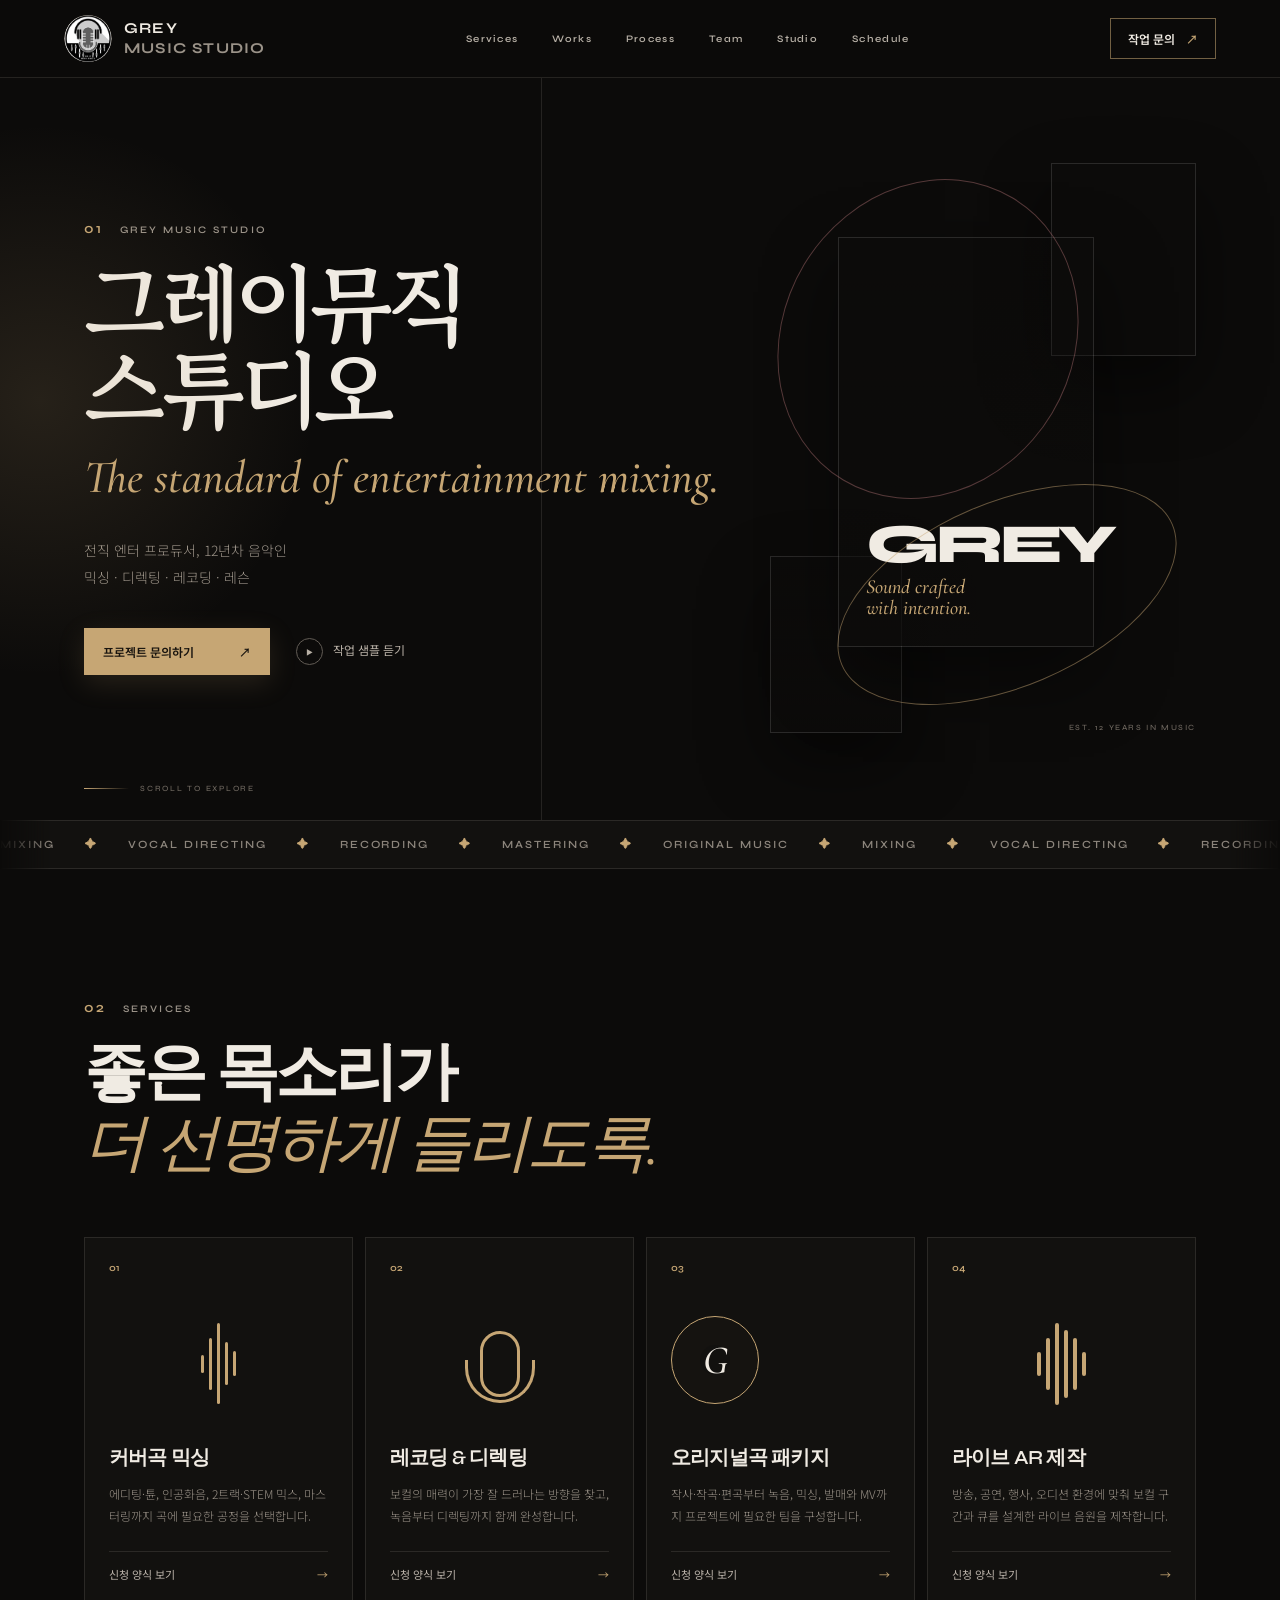
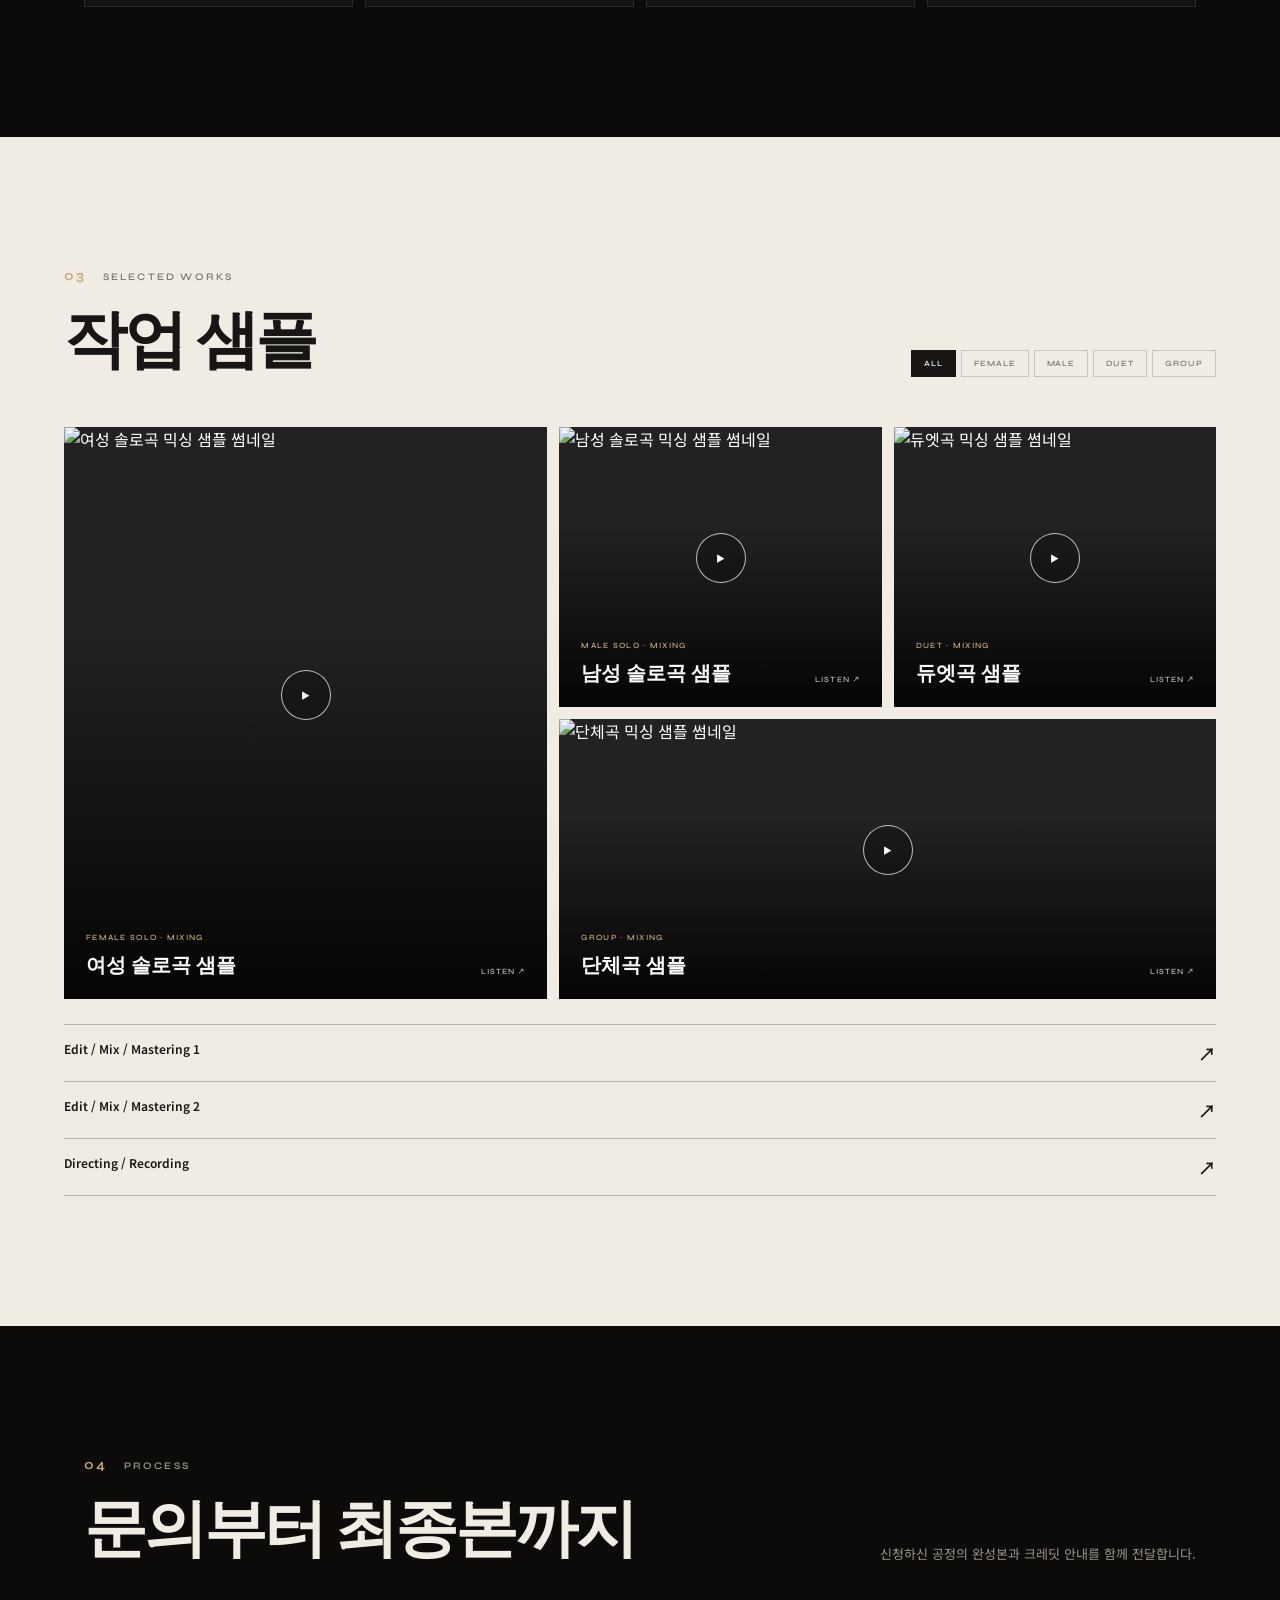
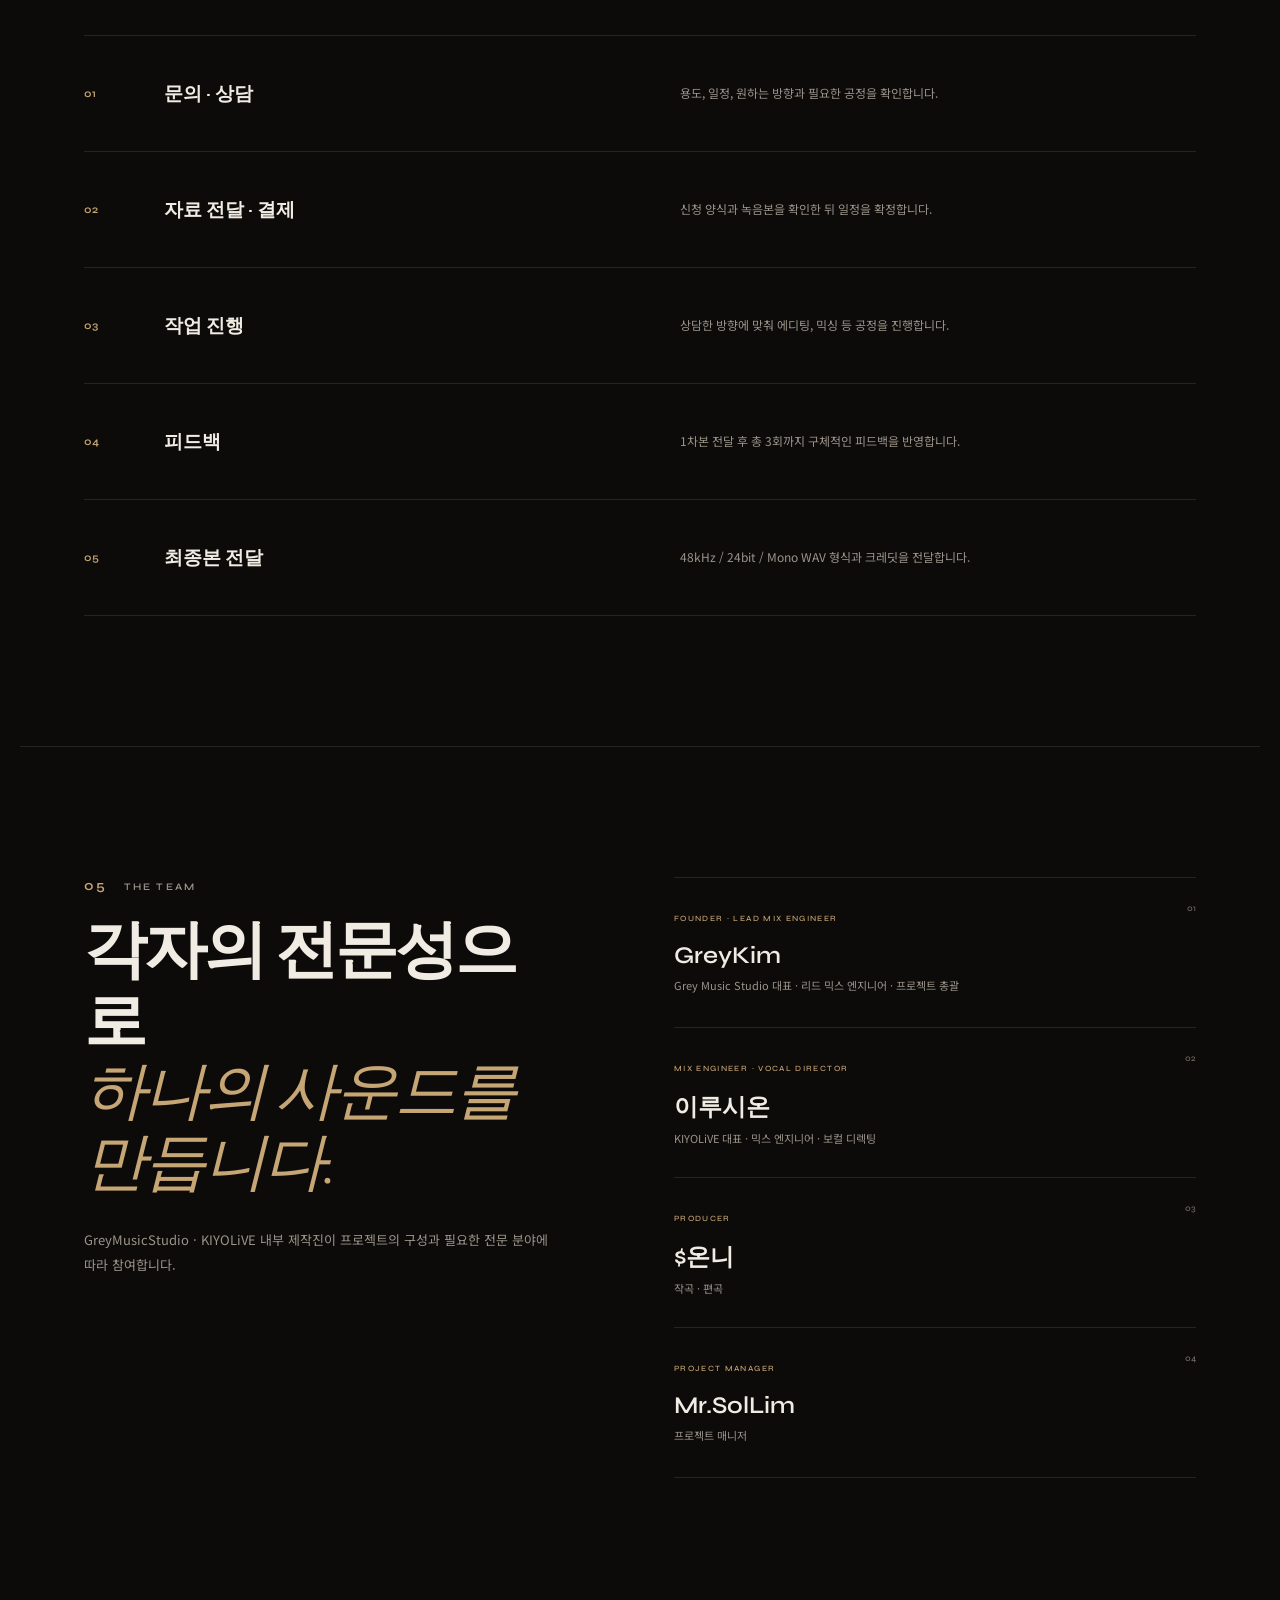
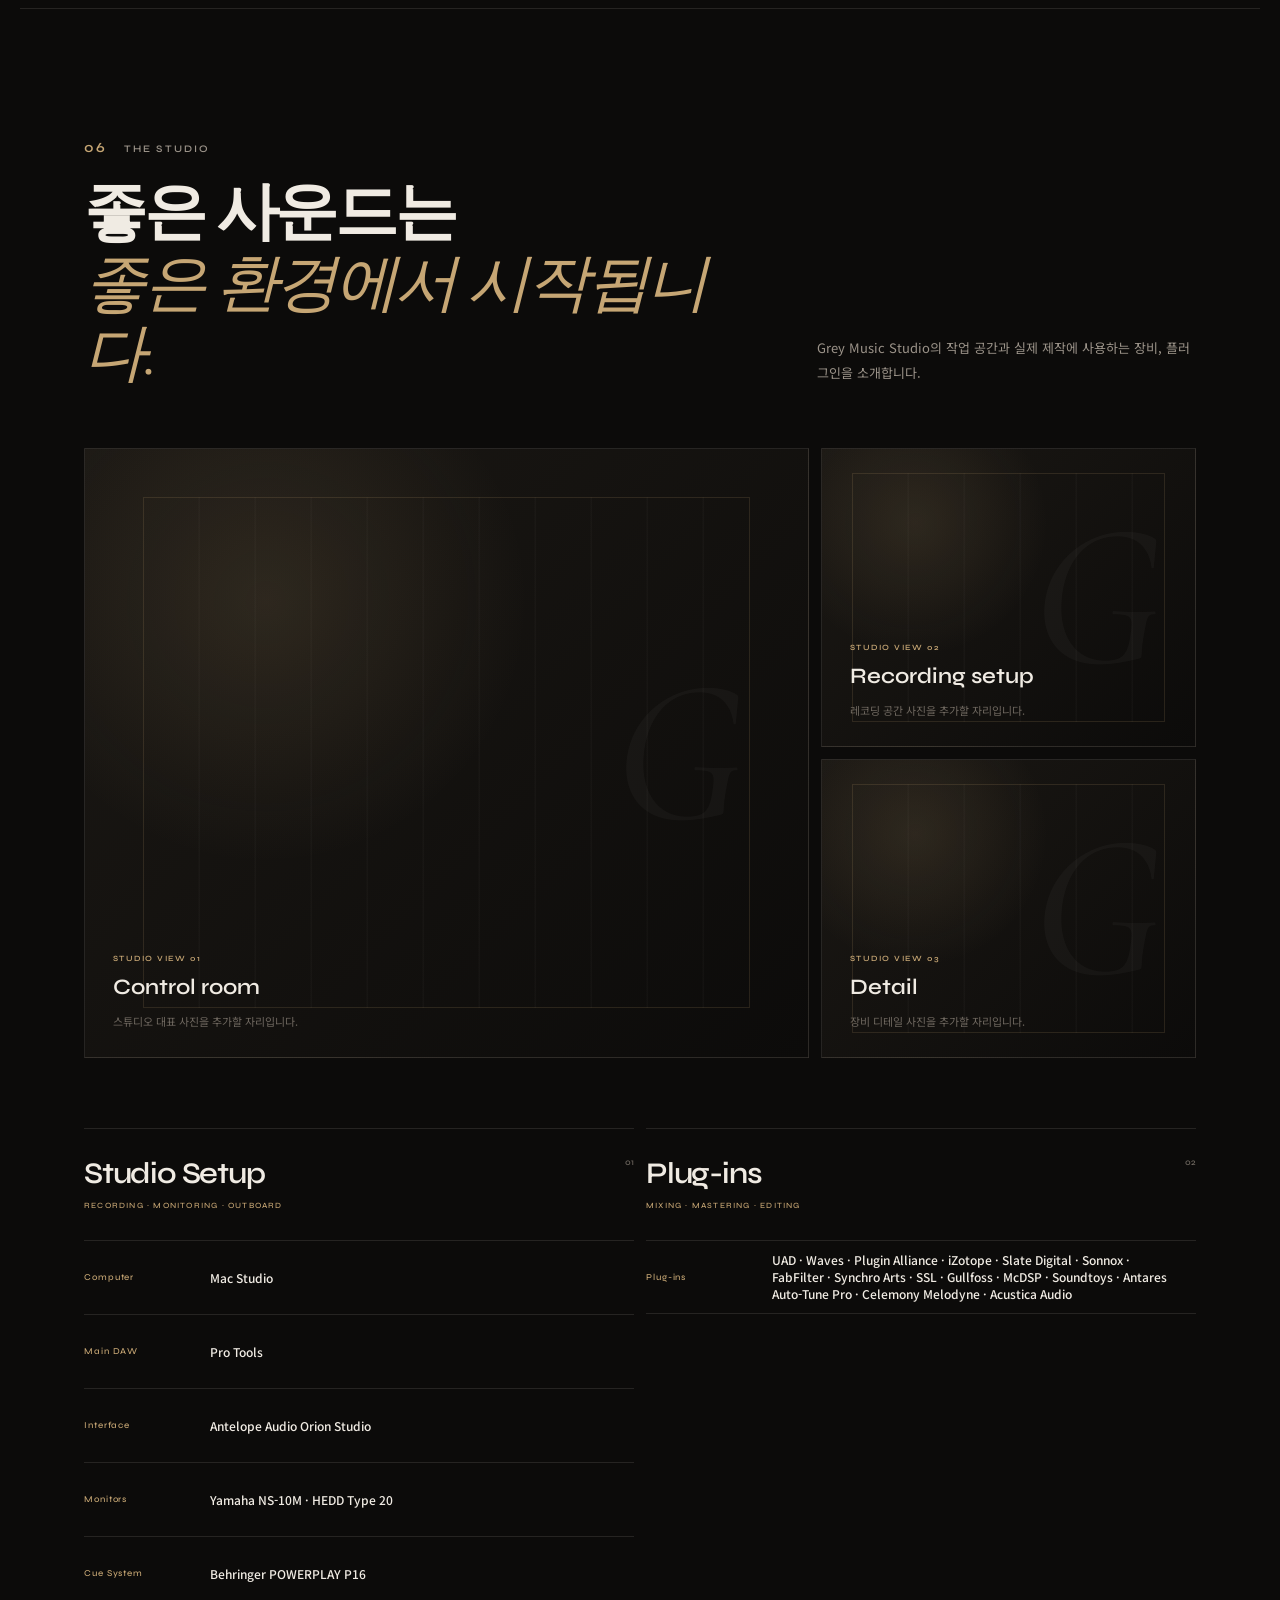
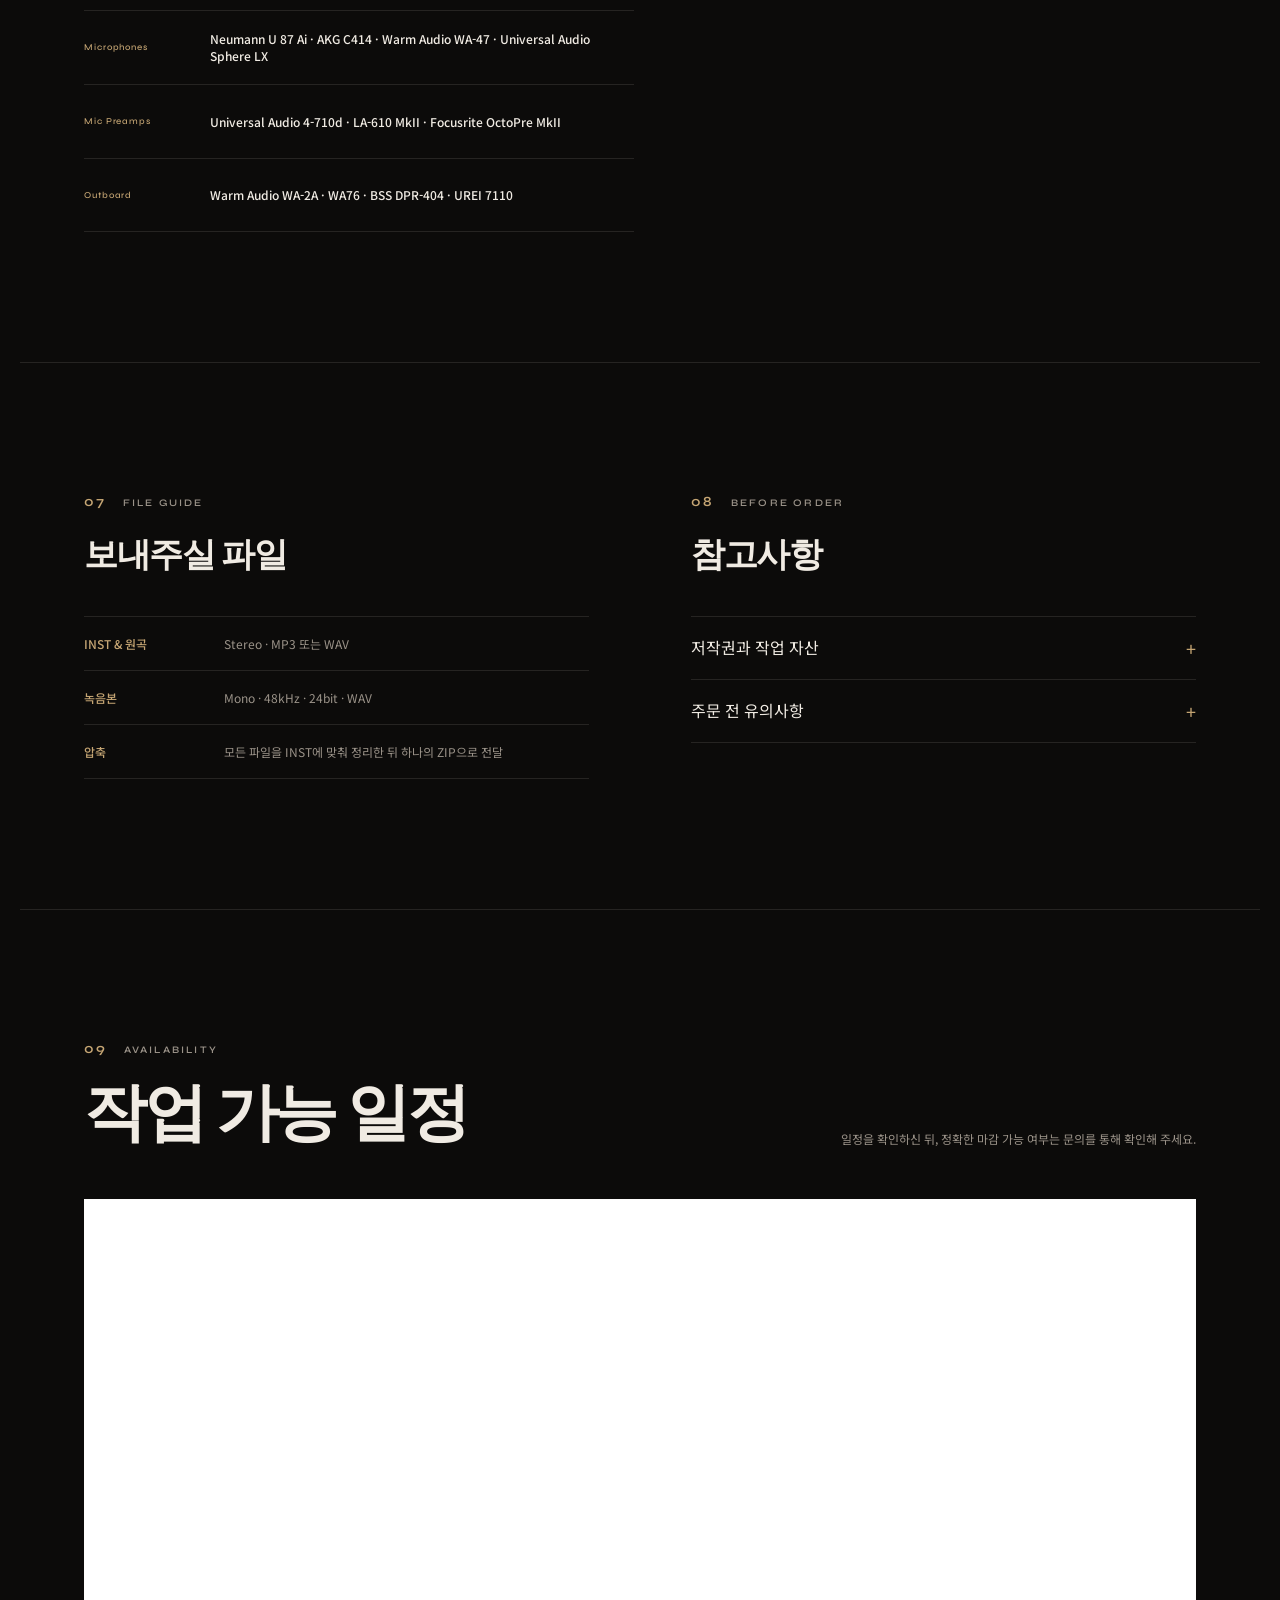
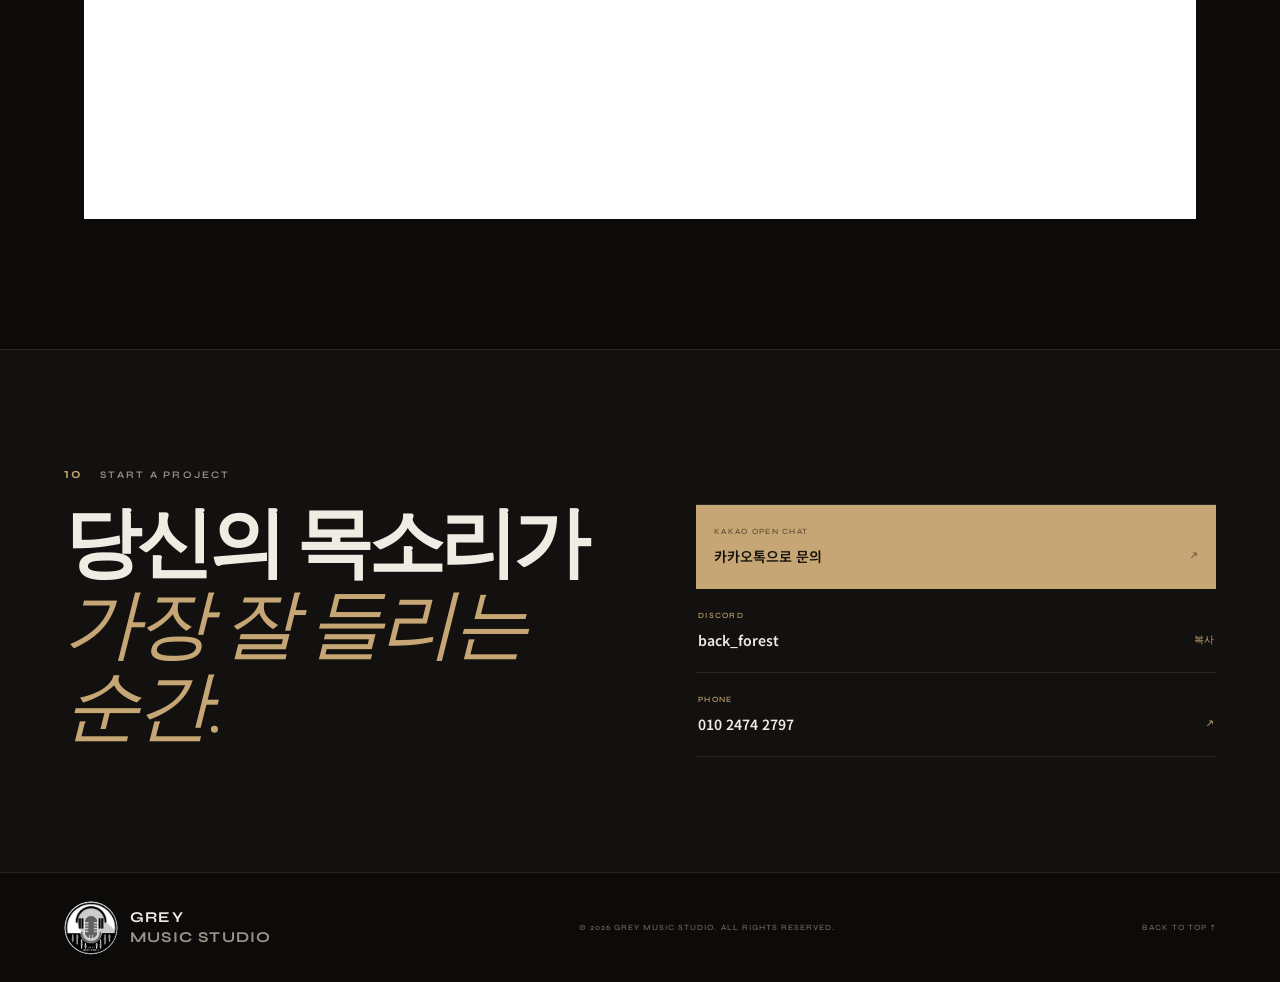
==== index.html @ b0cf89cd "Build Grey Music Studio portfolio site" ====
<!doctype html>
<html lang="ko">
  <head>
    <meta charset="UTF-8" />
    <meta name="viewport" content="width=device-width, initial-scale=1.0" />
    <meta name="description" content="Grey Music Studio — 엔터 믹싱의 기준을 담다. 믹싱, 디렉팅, 레코딩, 오리지널 음원 제작." />
    <meta name="theme-color" content="#0c0b0a" />
    <title>Grey Music Studio — Mix · Directing · Recording</title>
    <link rel="icon" type="image/png" href="assets/grey-music-studio-logo.png" />
    <link rel="preconnect" href="https://fonts.googleapis.com" />
    <link rel="preconnect" href="https://fonts.gstatic.com" crossorigin />
    <link href="https://fonts.googleapis.com/css2?family=Cormorant+Garamond:ital,wght@0,500;1,500&family=Gowun+Batang:wght@700&family=Noto+Sans+KR:wght@300;400;500;600;700&family=Syne:wght@500;600;700;800&display=swap" rel="stylesheet" />
    <link rel="stylesheet" href="styles.css" />
  </head>
  <body>
    <div class="cursor-light" data-cursor-light aria-hidden="true"></div>
    <header class="site-header">
      <a class="logo" href="#top" aria-label="Grey Music Studio 홈">
        <img class="brand-logo" src="assets/grey-music-studio-logo.png" alt="" width="48" height="48" />
        <span>GREY<span>MUSIC STUDIO</span></span>
      </a>
      <nav class="nav" aria-label="주요 메뉴">
        <a href="#services">Services</a>
        <a href="#works">Works</a>
        <a href="#process">Process</a>
        <a href="#team">Team</a>
        <a href="#studio">Studio</a>
        <a href="#schedule">Schedule</a>
      </nav>
      <a class="header-contact" href="https://open.kakao.com/o/sJ9qi2jg" target="_blank" rel="noopener">작업 문의 <span>↗</span></a>
      <button class="menu-toggle" type="button" aria-label="메뉴 열기" aria-expanded="false"><span></span><span></span></button>
    </header>

    <main id="top">
      <section class="hero section-pad">
        <div class="hero-glow" aria-hidden="true"></div>
        <div class="hero-copy reveal">
          <p class="overline"><span>01</span> GREY MUSIC STUDIO</p>
          <h1>그레이뮤직<br />스튜디오</h1>
          <p class="hero-script">The standard of entertainment mixing.</p>
          <p class="hero-description">전직 엔터 프로듀서, 12년차 음악인<br />믹싱 · 디렉팅 · 레코딩 · 레슨</p>
          <div class="hero-actions">
            <a class="button gold" href="https://open.kakao.com/o/sJ9qi2jg" target="_blank" rel="noopener">프로젝트 문의하기 <span>↗</span></a>
            <a class="text-button" href="#works"><i>▶</i> 작업 샘플 듣기</a>
          </div>
        </div>
        <div class="hero-visual reveal" aria-label="Grey Music Studio 작업 샘플">
          <div class="hero-poster poster-main" style="--thumb:url('https://img.youtube.com/vi/KKAcK8q3sQ0/maxresdefault.jpg')"><span>GREY</span><small>Sound crafted<br />with intention.</small></div>
          <div class="hero-poster poster-top" style="--thumb:url('https://img.youtube.com/vi/dYvS7YYkVxo/hqdefault.jpg')"></div>
          <div class="hero-poster poster-bottom" style="--thumb:url('https://img.youtube.com/vi/UyJaJKskPQo/hqdefault.jpg')"></div>
          <div class="hero-ring ring-one"></div><div class="hero-ring ring-two"></div>
          <span class="hero-index">EST. 12 YEARS IN MUSIC</span>
        </div>
        <div class="scroll-note"><span></span>SCROLL TO EXPLORE</div>
      </section>

      <section class="marquee" aria-label="제공 서비스">
        <div class="marquee-track">
          <div class="marquee-group">
            <span>MIXING</span><i>✦</i><span>VOCAL DIRECTING</span><i>✦</i><span>RECORDING</span><i>✦</i><span>MASTERING</span><i>✦</i><span>ORIGINAL MUSIC</span><i>✦</i>
          </div>
          <div class="marquee-group" aria-hidden="true">
            <span>MIXING</span><i>✦</i><span>VOCAL DIRECTING</span><i>✦</i><span>RECORDING</span><i>✦</i><span>MASTERING</span><i>✦</i><span>ORIGINAL MUSIC</span><i>✦</i>
          </div>
        </div>
      </section>

      <section class="services section-pad" id="services">
        <div class="section-title reveal"><p class="overline"><span>02</span> SERVICES</p><h2>좋은 목소리가<br /><em>더 선명하게 들리도록.</em></h2></div>
        <div class="service-grid">
          <article class="service-card reveal"><span class="service-no">01</span><div class="service-wave"><i></i><i></i><i></i><i></i><i></i></div><h3>커버곡 믹싱</h3><p>에디팅·튠, 인공화음, 2트랙·STEM 믹스, 마스터링까지 곡에 필요한 공정을 선택합니다.</p><button type="button" data-form="cover">신청 양식 보기 <span>→</span></button></article>
          <article class="service-card reveal"><span class="service-no">02</span><div class="service-icon mic"></div><h3>레코딩 & 디렉팅</h3><p>보컬의 매력이 가장 잘 드러나는 방향을 찾고, 녹음부터 디렉팅까지 함께 완성합니다.</p><button type="button" data-form="recording">신청 양식 보기 <span>→</span></button></article>
          <article class="service-card reveal"><span class="service-no">03</span><div class="service-icon disc">G</div><h3>오리지널곡 패키지</h3><p>작사·작곡·편곡부터 녹음, 믹싱, 발매와 MV까지 프로젝트에 필요한 팀을 구성합니다.</p><button type="button" data-form="original">신청 양식 보기 <span>→</span></button></article>
          <article class="service-card reveal"><span class="service-no">04</span><div class="service-icon live"><i></i><i></i><i></i><i></i><i></i><i></i></div><h3>라이브 AR 제작</h3><p>방송, 공연, 행사, 오디션 환경에 맞춰 보컬 구간과 큐를 설계한 라이브 음원을 제작합니다.</p><button type="button" data-form="live">신청 양식 보기 <span>→</span></button></article>
        </div>
      </section>

      <section class="works section-pad" id="works">
        <div class="works-head reveal">
          <div class="section-title"><p class="overline"><span>03</span> SELECTED WORKS</p><h2>작업 샘플</h2></div>
          <div class="work-filters" role="tablist" aria-label="포트폴리오 필터"><button type="button" class="active" data-filter="all">ALL</button><button type="button" data-filter="female">FEMALE</button><button type="button" data-filter="male">MALE</button><button type="button" data-filter="duet">DUET</button><button type="button" data-filter="group">GROUP</button></div>
        </div>
        <div class="work-grid">
          <a class="work-card large reveal" data-category="female" href="https://www.youtube.com/watch?v=dYvS7YYkVxo" target="_blank" rel="noopener"><img src="https://img.youtube.com/vi/dYvS7YYkVxo/maxresdefault.jpg" alt="여성 솔로곡 믹싱 샘플 썸네일" /><span class="play">▶</span><div><small>FEMALE SOLO · MIXING</small><h3>여성 솔로곡 샘플</h3><span>LISTEN ↗</span></div></a>
          <a class="work-card reveal" data-category="male" href="https://www.youtube.com/watch?v=yWVhiY212Sw" target="_blank" rel="noopener"><img src="https://img.youtube.com/vi/yWVhiY212Sw/hqdefault.jpg" alt="남성 솔로곡 믹싱 샘플 썸네일" /><span class="play">▶</span><div><small>MALE SOLO · MIXING</small><h3>남성 솔로곡 샘플</h3><span>LISTEN ↗</span></div></a>
          <a class="work-card reveal" data-category="duet" href="https://www.youtube.com/watch?v=UyJaJKskPQo" target="_blank" rel="noopener"><img src="https://img.youtube.com/vi/UyJaJKskPQo/hqdefault.jpg" alt="듀엣곡 믹싱 샘플 썸네일" /><span class="play">▶</span><div><small>DUET · MIXING</small><h3>듀엣곡 샘플</h3><span>LISTEN ↗</span></div></a>
          <a class="work-card wide reveal" data-category="group" href="https://www.youtube.com/watch?v=i9yfErLdqow" target="_blank" rel="noopener"><img src="https://img.youtube.com/vi/i9yfErLdqow/maxresdefault.jpg" alt="단체곡 믹싱 샘플 썸네일" /><span class="play">▶</span><div><small>GROUP · MIXING</small><h3>단체곡 샘플</h3><span>LISTEN ↗</span></div></a>
        </div>
        <div class="portfolio-links reveal" aria-label="유튜브 포트폴리오 재생목록">
          <a class="outline-link" href="https://www.youtube.com/watch?v=fnD4locuw7E&amp;list=PLFRXeB5vSYVrxi93hIderp_GELlzIEWUI" target="_blank" rel="noopener noreferrer">Edit / Mix / Mastering 1 <span aria-hidden="true">↗</span></a>
          <a class="outline-link" href="https://www.youtube.com/watch?v=Qt43JwzzhZ4&amp;list=PLrA63SOUwmbUxQ3z4YfWBzthoCbZxltkQ" target="_blank" rel="noopener noreferrer">Edit / Mix / Mastering 2 <span aria-hidden="true">↗</span></a>
          <a class="outline-link" href="https://www.youtube.com/watch?v=fnD4locuw7E&amp;list=PLFRXeB5vSYVpNu54Hqlizlagvrrj6UJ_N" target="_blank" rel="noopener noreferrer">Directing / Recording <span aria-hidden="true">↗</span></a>
        </div>
      </section>

      <section class="process section-pad" id="process">
        <div class="section-title reveal"><p class="overline"><span>04</span> PROCESS</p><h2>문의부터 최종본까지</h2><p>신청하신 공정의 완성본과 크레딧 안내를 함께 전달합니다.</p></div>
        <ol class="process-list">
          <li class="reveal"><span>01</span><div><strong>문의 · 상담</strong><p>용도, 일정, 원하는 방향과 필요한 공정을 확인합니다.</p></div></li>
          <li class="reveal"><span>02</span><div><strong>자료 전달 · 결제</strong><p>신청 양식과 녹음본을 확인한 뒤 일정을 확정합니다.</p></div></li>
          <li class="reveal"><span>03</span><div><strong>작업 진행</strong><p>상담한 방향에 맞춰 에디팅, 믹싱 등 공정을 진행합니다.</p></div></li>
          <li class="reveal"><span>04</span><div><strong>피드백</strong><p>1차본 전달 후 총 3회까지 구체적인 피드백을 반영합니다.</p></div></li>
          <li class="reveal"><span>05</span><div><strong>최종본 전달</strong><p>48kHz / 24bit / Mono WAV 형식과 크레딧을 전달합니다.</p></div></li>
        </ol>
      </section>

      <section class="team section-pad" id="team">
        <div class="team-intro reveal"><p class="overline"><span>05</span> THE TEAM</p><h2>각자의 전문성으로<br /><em>하나의 사운드를 만듭니다.</em></h2><p>GreyMusicStudio · KIYOLiVE 내부 제작진이 프로젝트의 구성과 필요한 전문 분야에 따라 참여합니다.</p></div>
        <div class="team-list">
          <article class="team-member reveal"><span>FOUNDER · LEAD MIX ENGINEER</span><strong>GreyKim</strong><p>Grey Music Studio 대표 · 리드 믹스 엔지니어 · 프로젝트 총괄</p><i>01</i></article>
          <article class="team-member reveal"><span>MIX ENGINEER · VOCAL DIRECTOR</span><strong>이루시온</strong><p>KIYOLiVE 대표 · 믹스 엔지니어 · 보컬 디렉팅</p><i>02</i></article>
          <article class="team-member reveal"><span>PRODUCER</span><strong>$온니</strong><p>작곡 · 편곡</p><i>03</i></article>
          <article class="team-member reveal"><span>PROJECT MANAGER</span><strong>Mr.SolLim</strong><p>프로젝트 매니저</p><i>04</i></article>
        </div>
      </section>

      <section class="studio section-pad" id="studio">
        <div class="studio-heading reveal">
          <div><p class="overline"><span>06</span> THE STUDIO</p><h2>좋은 사운드는<br /><em>좋은 환경에서 시작됩니다.</em></h2></div>
          <p>Grey Music Studio의 작업 공간과 실제 제작에 사용하는 장비, 플러그인을 소개합니다.</p>
        </div>
        <div class="studio-gallery reveal">
          <figure class="studio-photo studio-photo-main"><div><span>STUDIO VIEW 01</span><strong>Control room</strong><small>스튜디오 대표 사진을 추가할 자리입니다.</small></div></figure>
          <figure class="studio-photo"><div><span>STUDIO VIEW 02</span><strong>Recording setup</strong><small>레코딩 공간 사진을 추가할 자리입니다.</small></div></figure>
          <figure class="studio-photo"><div><span>STUDIO VIEW 03</span><strong>Detail</strong><small>장비 디테일 사진을 추가할 자리입니다.</small></div></figure>
        </div>
        <div class="studio-inventory">
          <article class="inventory-card reveal">
            <div class="inventory-title"><span>01</span><h3>Studio Setup</h3><p>RECORDING · MONITORING · OUTBOARD</p></div>
            <ul>
              <li><span>Computer</span><strong>Mac Studio</strong></li>
              <li><span>Main DAW</span><strong>Pro Tools</strong></li>
              <li><span>Interface</span><strong>Antelope Audio Orion Studio</strong></li>
              <li><span>Monitors</span><strong>Yamaha NS-10M · HEDD Type 20</strong></li>
              <li><span>Cue System</span><strong>Behringer POWERPLAY P16</strong></li>
              <li><span>Microphones</span><strong>Neumann U 87 Ai · AKG C414 · Warm Audio WA-47 · Universal Audio Sphere LX</strong></li>
              <li><span>Mic Preamps</span><strong>Universal Audio 4-710d · LA-610 MkII · Focusrite OctoPre MkII</strong></li>
              <li><span>Outboard</span><strong>Warm Audio WA-2A · WA76 · BSS DPR-404 · UREI 7110</strong></li>
            </ul>
          </article>
          <article class="inventory-card reveal">
            <div class="inventory-title"><span>02</span><h3>Plug-ins</h3><p>MIXING · MASTERING · EDITING</p></div>
            <ul>
              <li><span>Plug-ins</span><strong>UAD · Waves · Plugin Alliance · iZotope · Slate Digital · Sonnox · FabFilter · Synchro Arts · SSL · Gullfoss · McDSP · Soundtoys · Antares Auto-Tune Pro · Celemony Melodyne · Acustica Audio</strong></li>
            </ul>
          </article>
        </div>
      </section>

      <section class="details section-pad">
        <div class="detail-block reveal"><p class="overline"><span>07</span> FILE GUIDE</p><h2>보내주실 파일</h2><ul><li><strong>INST & 원곡</strong><span>Stereo · MP3 또는 WAV</span></li><li><strong>녹음본</strong><span>Mono · 48kHz · 24bit · WAV</span></li><li><strong>압축</strong><span>모든 파일을 INST에 맞춰 정리한 뒤 하나의 ZIP으로 전달</span></li></ul></div>
        <div class="detail-block reveal"><p class="overline"><span>08</span> BEFORE ORDER</p><h2>참고사항</h2><div class="faq"><article><button type="button" aria-expanded="false">저작권과 작업 자산 <span>+</span></button><div><p>프로젝트 파일, EQ 세팅, 플러그인 캡처 등 작업 노하우에 해당하는 자료와 화음 파트의 분리 제공은 어렵습니다. 화음 확인이 필요할 경우 구간 캡처 또는 볼륨을 높인 확인용 파일로 안내할 수 있습니다.</p></div></article><article><button type="button" aria-expanded="false">주문 전 유의사항 <span>+</span></button><div><p>선 문의 후 결제해 주세요. 작업물은 포트폴리오로 활용될 수 있으며 최종 안내되는 크레딧을 반드시 기재해 주세요. 녹음본 상태에 따라 추가금이 발생하거나 작업이 어려울 수 있습니다.</p></div></article></div></div>
      </section>

      <section class="schedule section-pad" id="schedule">
        <div class="section-title reveal"><p class="overline"><span>09</span> AVAILABILITY</p><h2>작업 가능 일정</h2><p>일정을 확인하신 뒤, 정확한 마감 가능 여부는 문의를 통해 확인해 주세요.</p></div>
        <div class="calendar-wrap reveal"><iframe src="https://calendar.google.com/calendar/embed?src=selepina1223%40gmail.com&amp;ctz=Asia%2FSeoul&amp;mode=MONTH&amp;wkst=1&amp;bgcolor=%23EBEDEF&amp;showTitle=0&amp;showPrint=0&amp;showTz=0&amp;showTabs=0&amp;showCalendars=0" title="Grey Music Studio 작업 가능 일정" loading="lazy"></iframe></div>
      </section>

      <section class="contact section-pad">
        <p class="overline reveal"><span>10</span> START A PROJECT</p>
        <div class="contact-inner reveal">
          <h2>당신의 목소리가<br /><em>가장 잘 들리는 순간.</em></h2>
          <div class="contact-methods">
            <a class="contact-card primary" href="https://open.kakao.com/o/sJ9qi2jg" target="_blank" rel="noopener"><small>KAKAO OPEN CHAT</small><span>카카오톡으로 문의</span><i>↗</i></a>
            <button class="contact-card" type="button" data-copy-discord><small>DISCORD</small><span>back_forest</span><i data-copy-label>복사</i></button>
            <a class="contact-card" href="tel:+821024742797"><small>PHONE</small><span>010 2474 2797</span><i>↗</i></a>
          </div>
        </div>
      </section>
    </main>

    <footer><a class="logo" href="#top"><img class="brand-logo" src="assets/grey-music-studio-logo.png" alt="" width="48" height="48" /><span>GREY<span>MUSIC STUDIO</span></span></a><p>© 2026 GREY MUSIC STUDIO. ALL RIGHTS RESERVED.</p><a href="#top">BACK TO TOP ↑</a></footer>

    <dialog class="form-dialog" id="form-dialog">
      <button class="dialog-close" type="button" aria-label="닫기">×</button>
      <p class="overline">APPLICATION FORM</p><h2 id="form-title"></h2><p class="dialog-lead" id="form-guide">아래 항목을 직접 작성한 뒤, 작성 내용을 복사해 문의 시 함께 보내주세요.</p>
      <form class="application-form" id="application-form" aria-describedby="form-guide" autocomplete="on"><div id="form-content"></div></form>
      <div class="dialog-actions"><button type="button" id="copy-form">작성 내용 복사하기</button><a href="https://open.kakao.com/o/sJ9qi2jg" target="_blank" rel="noopener">카카오톡 문의 ↗</a><button type="button" class="discord-dialog-button" data-copy-discord>디스코드 <span>back_forest</span> <i data-copy-label>복사</i></button></div>
    </dialog>
    <script src="script.js"></script>
  </body>
</html>
---- styles.css ----
:root{--bg:#0c0b0a;--elev:#12110f;--card:#191714;--paper:#f0ebe3;--muted:#9b9389;--dim:#6e675f;--gold:#c6a674;--rose:#b97779;--line:rgba(240,235,227,.11);--max:1240px;--pad:clamp(24px,5vw,80px)}*{box-sizing:border-box}html{scroll-behavior:smooth}body{margin:0;background:var(--bg);color:var(--paper);font-family:"Noto Sans KR",sans-serif;-webkit-font-smoothing:antialiased}body.dialog-open{overflow:hidden}a{color:inherit;text-decoration:none}button{font:inherit}.site-header{height:78px;position:fixed;z-index:50;top:0;left:0;right:0;padding:0 var(--pad);display:flex;align-items:center;justify-content:space-between;border-bottom:1px solid var(--line);background:rgba(12,11,10,.78);backdrop-filter:blur(18px)}.logo{display:flex;align-items:center;gap:12px;font:700 15px/1 "Syne",sans-serif;letter-spacing:.08em}.logo>span:last-child>span{display:block;font-size:7px;color:var(--muted);letter-spacing:.28em;margin-top:5px}.logo-mark{width:32px;height:28px;display:flex;gap:3px;align-items:center}.logo-mark i{display:block;width:3px;background:var(--gold);border-radius:5px}.logo-mark i:nth-child(1){height:11px}.logo-mark i:nth-child(2){height:25px}.logo-mark i:nth-child(3){height:18px}.logo-mark i:nth-child(4){height:8px}.nav{display:flex;gap:34px;font:600 10px "Syne",sans-serif;letter-spacing:.13em}.nav a{color:#b9b2a8;transition:color .2s}.nav a:hover{color:var(--paper)}.header-contact{font-size:12px;font-weight:600;border:1px solid rgba(198,166,116,.55);padding:11px 17px}.header-contact span{color:var(--gold);margin-left:8px}.menu-toggle{display:none;background:none;border:0;padding:10px}.menu-toggle span{display:block;width:23px;height:1px;background:var(--paper);margin:6px}.section-pad{padding-left:var(--pad);padding-right:var(--pad)}.hero{max-width:var(--max);min-height:820px;margin:auto;padding-top:155px;padding-bottom:80px;position:relative;display:grid;grid-template-columns:.86fr 1.14fr;align-items:center;gap:4vw}.hero:before{content:"";position:absolute;top:78px;bottom:0;left:42%;width:1px;background:var(--line)}.hero-glow{position:absolute;width:600px;height:600px;left:-280px;top:100px;background:radial-gradient(circle,rgba(198,166,116,.14),transparent 65%);pointer-events:none}.overline{font:600 10px "Syne",sans-serif;letter-spacing:.22em;color:var(--muted);margin:0 0 22px}.overline span{font-size:14px;color:var(--gold);margin-right:12px}.hero h1{font:800 clamp(54px,7vw,98px)/.92 "Syne",sans-serif;letter-spacing:-.065em;margin:0;text-wrap:balance}.hero-script{font:italic 500 clamp(27px,3.6vw,52px)/1 "Cormorant Garamond",serif;color:var(--gold);margin:20px 0 0;white-space:nowrap}.hero-description{margin:37px 0 0;color:var(--muted);font-size:14px;font-weight:300;line-height:1.9}.hero-actions{display:flex;align-items:center;gap:26px;margin-top:38px}.button{display:inline-flex;align-items:center;gap:45px;padding:15px 19px;font-size:12px;font-weight:600}.button.gold{color:#17130e;background:var(--gold);box-shadow:0 8px 28px rgba(198,166,116,.15)}.text-button{font-size:12px;color:#b7afa5}.text-button i{display:inline-grid;place-items:center;width:27px;height:27px;border:1px solid #625c55;border-radius:50%;font-size:7px;font-style:normal;margin-right:7px}.hero-visual{height:570px;position:relative}.hero-poster{position:absolute;background-image:linear-gradient(rgba(12,11,10,.13),rgba(12,11,10,.5)),var(--thumb);background-size:cover;background-position:center;border:1px solid rgba(255,255,255,.12);box-shadow:0 30px 70px rgba(0,0,0,.45)}.poster-main{width:60%;height:72%;left:16%;top:13%;z-index:2;display:flex;flex-direction:column;justify-content:flex-end;padding:27px}.poster-main:after{content:"";position:absolute;inset:0;background:linear-gradient(145deg,transparent 40%,rgba(12,11,10,.9));z-index:-1}.poster-main span{font:800 55px "Syne";letter-spacing:-.08em}.poster-main small{font:italic 500 20px/1.05 "Cormorant Garamond";color:var(--gold)}.poster-top{width:34%;height:34%;right:0;top:0}.poster-bottom{width:31%;height:31%;left:0;bottom:0}.hero-ring{position:absolute;border:1px solid rgba(198,166,116,.48);border-radius:50%;z-index:3;pointer-events:none}.ring-one{width:360px;height:185px;right:2%;bottom:8%;transform:rotate(-23deg)}.ring-two{width:290px;height:330px;left:3%;top:2%;transform:rotate(31deg);border-color:rgba(185,119,121,.42)}.hero-index{position:absolute;right:0;bottom:1px;font:500 8px "Syne";letter-spacing:.2em;color:var(--dim)}.scroll-note{position:absolute;bottom:27px;left:var(--pad);display:flex;align-items:center;gap:11px;font:500 8px "Syne";letter-spacing:.22em;color:var(--dim)}.scroll-note span{display:block;width:45px;height:1px;background:linear-gradient(90deg,var(--gold),transparent)}.marquee{overflow:hidden;border-top:1px solid var(--line);border-bottom:1px solid var(--line);background:var(--elev)}.marquee-track{width:max-content;display:flex;align-items:center;gap:30px;padding:17px 0;animation:marquee 35s linear infinite;font:600 11px "Syne";letter-spacing:.18em;color:#8c857c}.marquee-track i{font-style:normal;color:var(--gold)}@keyframes marquee{to{transform:translateX(-50%)}}.services,.process,.team,.details,.schedule{max-width:var(--max);margin:auto;padding-top:130px;padding-bottom:130px}.section-title h2,.team-intro h2{font:700 clamp(37px,5vw,63px)/1.12 "Syne",sans-serif;letter-spacing:-.05em;margin:0}.section-title h2 em,.team-intro h2 em,.contact h2 em{font-family:"Cormorant Garamond",serif;font-weight:500;color:var(--gold)}.service-grid{display:grid;grid-template-columns:repeat(4,1fr);gap:12px;margin-top:58px}.service-card{min-height:370px;border:1px solid var(--line);background:var(--elev);padding:24px;display:flex;flex-direction:column;transition:transform .35s,border-color .35s}.service-card:hover{transform:translateY(-6px);border-color:rgba(198,166,116,.42)}.service-no{font:600 10px "Syne";color:var(--gold)}.service-card h3{font:600 20px "Syne";letter-spacing:-.04em;margin:auto 0 12px}.service-card p{font-size:12px;font-weight:300;line-height:1.8;color:var(--muted);margin:0 0 25px}.service-card button{padding:14px 0 0;border:0;border-top:1px solid var(--line);background:none;color:#bbb3aa;text-align:left;font-size:11px;cursor:pointer;display:flex;justify-content:space-between}.service-card button span{color:var(--gold)}.service-wave{height:95px;margin:42px 0 0;display:flex;align-items:center;justify-content:center;gap:5px}.service-wave i{width:3px;border-radius:3px;background:var(--gold)}.service-wave i:nth-child(1){height:18px}.service-wave i:nth-child(2){height:52px}.service-wave i:nth-child(3){height:81px}.service-wave i:nth-child(4){height:43px}.service-wave i:nth-child(5){height:25px}.service-icon{height:95px;margin:42px 0 0;display:grid;place-items:center}.mic:before{content:"";width:34px;height:60px;border:3px solid var(--gold);border-radius:22px}.mic:after{content:"";position:absolute;width:64px;height:40px;border:3px solid var(--gold);border-top:0;border-radius:0 0 35px 35px;margin-top:35px}.disc{width:88px;height:88px;border:1px solid var(--gold);border-radius:50%;font:italic 500 40px "Cormorant Garamond";box-shadow:inset 0 0 0 28px #151310}.live{display:flex;align-items:center;justify-content:center;gap:5px}.live i{width:4px;background:var(--gold);border-radius:3px}.live i:nth-child(1),.live i:nth-child(6){height:24px}.live i:nth-child(2),.live i:nth-child(5){height:52px}.live i:nth-child(3){height:82px}.live i:nth-child(4){height:68px}.works{padding-top:130px;padding-bottom:130px;background:var(--paper);color:#171614}.works-head{max-width:var(--max);margin:auto;display:flex;align-items:flex-end;justify-content:space-between}.works .overline{color:#7d766d}.work-filters{display:flex;gap:5px}.work-filters button{border:1px solid #ccc5bb;background:none;padding:8px 12px;font:600 8px "Syne";letter-spacing:.12em;color:#807970;cursor:pointer}.work-filters button.active{background:#171614;color:var(--paper);border-color:#171614}.work-grid{max-width:var(--max);margin:50px auto 0;display:grid;grid-template-columns:1.2fr .8fr .8fr;grid-template-rows:280px 280px;gap:12px}.work-card{position:relative;overflow:hidden;background:#222;color:#fff;min-height:0}.work-card.large{grid-row:span 2}.work-card.wide{grid-column:span 2}.work-card.hidden{display:none}.work-card img{width:100%;height:100%;object-fit:cover;filter:saturate(.75);transition:transform .6s,filter .5s}.work-card:after{content:"";position:absolute;inset:0;background:linear-gradient(180deg,transparent 35%,rgba(0,0,0,.86))}.work-card:hover img{transform:scale(1.04);filter:saturate(1)}.work-card>div{position:absolute;left:22px;right:22px;bottom:20px;z-index:2}.work-card small{font:500 8px "Syne";letter-spacing:.16em;color:#d1b484}.work-card h3{font:600 20px "Syne";margin:7px 0 0}.work-card>div>span{position:absolute;right:0;bottom:3px;font:500 8px "Syne";letter-spacing:.13em;color:#c8c3bc}.play{position:absolute;z-index:2;left:50%;top:47%;transform:translate(-50%,-50%);width:50px;height:50px;border:1px solid rgba(255,255,255,.72);border-radius:50%;display:grid;place-items:center;font-size:9px;background:rgba(0,0,0,.2);backdrop-filter:blur(5px)}.outline-link{display:flex;justify-content:space-between;max-width:var(--max);margin:25px auto 0;border-bottom:1px solid #b9b2a9;padding:15px 0;font-size:12px;font-weight:600}.outline-link span{font-size:18px}.process .section-title{display:grid;grid-template-columns:1fr 1fr;align-items:end}.process .section-title .overline{grid-column:1/-1}.process .section-title>p:last-child{justify-self:end;max-width:360px;margin:0;color:var(--muted);font-size:13px;line-height:1.8}.process-list{list-style:none;padding:0;margin:70px 0 0;border-top:1px solid var(--line)}.process-list li{display:grid;grid-template-columns:80px 1fr 1fr;align-items:center;min-height:116px;border-bottom:1px solid var(--line)}.process-list li>span{font:600 11px "Syne";color:var(--gold)}.process-list div{display:contents}.process-list strong{font:600 19px "Syne"}.process-list p{font-size:12px;line-height:1.7;color:var(--muted)}.team{display:grid;grid-template-columns:1fr 1.1fr;gap:9vw;border-top:1px solid var(--line)}.team-intro>p:last-child{max-width:470px;color:var(--muted);font-size:13px;line-height:1.9;margin:30px 0 0}.team-list{border-top:1px solid var(--line)}.team-member{min-height:150px;border-bottom:1px solid var(--line);padding:24px 45px 24px 0;position:relative}.team-member>span{font:500 8px "Syne";letter-spacing:.17em;color:var(--gold)}.team-member strong{display:block;font:600 24px "Syne";margin:15px 0 7px}.team-member p{font-size:11px;color:var(--muted);margin:0}.team-member i{position:absolute;right:0;top:25px;font:500 9px "Syne";font-style:normal;color:var(--dim)}.details{border-top:1px solid var(--line);display:grid;grid-template-columns:1fr 1fr;gap:8vw}.detail-block h2{font:600 34px "Syne";letter-spacing:-.04em;margin:0 0 38px}.detail-block ul{list-style:none;margin:0;padding:0;border-top:1px solid var(--line)}.detail-block li{display:grid;grid-template-columns:140px 1fr;padding:18px 0;border-bottom:1px solid var(--line);font-size:12px}.detail-block li strong{font-weight:500;color:var(--gold)}.detail-block li span{color:var(--muted)}.faq article{border-top:1px solid var(--line)}.faq article:last-child{border-bottom:1px solid var(--line)}.faq button{width:100%;border:0;background:none;color:var(--paper);padding:18px 0;display:flex;justify-content:space-between;text-align:left;cursor:pointer}.faq button span{color:var(--gold);font-size:18px}.faq article>div{display:grid;grid-template-rows:0fr;transition:grid-template-rows .35s}.faq article.open>div{grid-template-rows:1fr}.faq article>div>p{overflow:hidden;margin:0;color:var(--muted);font-size:12px;line-height:1.9}.faq article.open>div>p{padding-bottom:20px}.schedule{border-top:1px solid var(--line)}.schedule .section-title{display:grid;grid-template-columns:1fr 1fr;align-items:end}.schedule .section-title .overline{grid-column:1/-1}.schedule .section-title>p:last-child{justify-self:end;margin:0;color:var(--muted);font-size:12px;line-height:1.8}.calendar-wrap{height:620px;margin-top:50px;overflow:hidden;border:1px solid var(--line);background:#fff}.calendar-wrap iframe{width:100%;height:100%;border:0;filter:grayscale(1) sepia(.15) invert(.91)}.contact{padding-top:115px;padding-bottom:115px;background:var(--elev);border-top:1px solid var(--line)}.contact>*{max-width:var(--max);margin-left:auto;margin-right:auto}.contact-inner{display:flex;align-items:flex-end;justify-content:space-between}.contact h2{font:700 clamp(42px,6vw,78px)/1.05 "Syne";letter-spacing:-.06em;margin:0}.contact a{width:290px;border-bottom:1px solid var(--gold);display:flex;justify-content:space-between;padding:18px 2px;font-size:13px;font-weight:600}.contact a i{font-style:normal;color:var(--gold);font-size:20px}footer{height:110px;padding:0 var(--pad);display:flex;align-items:center;justify-content:space-between;border-top:1px solid var(--line)}footer p,footer>a:last-child{font:500 8px "Syne";letter-spacing:.13em;color:var(--dim)}.form-dialog{width:min(720px,calc(100% - 32px));max-height:86vh;padding:42px;border:1px solid #4a4237;background:#13110f;color:var(--paper);box-shadow:0 35px 100px #000;overflow:auto}.form-dialog::backdrop{background:rgba(0,0,0,.82);backdrop-filter:blur(7px)}.form-dialog h2{font:600 30px "Syne";margin:0}.dialog-lead{font-size:12px;color:var(--muted);margin:12px 0 25px}.dialog-close{position:absolute;right:20px;top:16px;border:0;background:none;color:var(--paper);font-size:28px;cursor:pointer}.form-dialog pre{font:400 12px/1.85 "Noto Sans KR";white-space:pre-wrap;padding:20px;border:1px solid var(--line);background:var(--bg);color:#c8c0b6}.dialog-actions{position:sticky;bottom:-42px;margin:20px -42px -42px;padding:17px 42px;background:#13110f;border-top:1px solid var(--line);display:flex;gap:10px}.dialog-actions>*{flex:1;text-align:center;padding:13px;border:1px solid var(--gold);font-size:11px}.dialog-actions button{background:var(--gold);color:#15120e;cursor:pointer}.dialog-actions a{color:var(--gold)}.reveal{opacity:0;transform:translateY(24px);transition:opacity .75s,transform .75s}.reveal.visible{opacity:1;transform:none}
@media(max-width:980px){.nav,.header-contact{display:none}.menu-toggle{display:block}.nav.open{display:flex;position:absolute;top:78px;left:0;right:0;background:rgba(12,11,10,.97);border-bottom:1px solid var(--line);padding:30px var(--pad);flex-direction:column;gap:24px}.hero{grid-template-columns:1fr;padding-top:150px}.hero:before{display:none}.hero-visual{margin-top:60px}.service-grid{grid-template-columns:1fr 1fr}.works-head{align-items:flex-start;flex-direction:column;gap:30px}.work-grid{grid-template-columns:1fr 1fr;grid-template-rows:380px 280px 280px}.work-card.large{grid-column:span 2;grid-row:auto}.work-card.wide{grid-column:span 2}.team{grid-template-columns:1fr;gap:70px}.details{grid-template-columns:1fr;gap:80px}}
@media(max-width:640px){.site-header{height:68px}.hero{min-height:0;padding-top:120px;padding-bottom:75px}.hero h1{font-size:52px}.hero-script{font-size:25px;white-space:normal}.hero-actions{align-items:flex-start;flex-direction:column}.hero-visual{height:390px}.poster-main{width:68%;height:72%;left:11%}.poster-main span{font-size:37px}.poster-top{width:37%;height:31%}.poster-bottom{width:34%;height:29%}.ring-one{width:250px;height:135px}.ring-two{width:200px;height:240px}.scroll-note{display:none}.services,.process,.team,.details,.schedule{padding-top:90px;padding-bottom:90px}.service-grid{grid-template-columns:1fr}.service-card{min-height:330px}.work-filters{width:100%;overflow:auto}.work-grid{grid-template-columns:1fr;grid-template-rows:repeat(4,280px)}.work-card.large,.work-card.wide{grid-column:auto}.process .section-title,.schedule .section-title{display:block}.process .section-title>p:last-child,.schedule .section-title>p:last-child{margin-top:23px}.process-list li{grid-template-columns:48px 1fr;padding:24px 0}.process-list div{display:block}.process-list p{margin-bottom:0}.contact-inner{align-items:flex-start;flex-direction:column;gap:55px}.contact a{width:100%}.calendar-wrap{height:520px}.form-dialog{padding:27px}.dialog-actions{bottom:-27px;margin:20px -27px -27px;padding:15px 27px;flex-direction:column}footer{height:auto;padding-top:35px;padding-bottom:35px;align-items:flex-start;flex-direction:column;gap:26px}}
@media(prefers-reduced-motion:reduce){html{scroll-behavior:auto}.marquee-track{animation:none}.reveal{opacity:1;transform:none;transition:none}}
.brand-logo{display:block;width:48px;height:48px;object-fit:cover;border-radius:50%;clip-path:circle(49% at 50% 50%);background:#fff;box-shadow:0 0 0 1px rgba(198,166,116,.32),0 6px 18px rgba(0,0,0,.3)}footer .brand-logo{width:54px;height:54px}@media(max-width:640px){.brand-logo{width:42px;height:42px}.logo{gap:9px}.logo>span:last-child{font-size:13px}footer .brand-logo{width:48px;height:48px}}
.marquee{mask-image:linear-gradient(90deg,transparent 0,#000 4%,#000 96%,transparent 100%);-webkit-mask-image:linear-gradient(90deg,transparent 0,#000 4%,#000 96%,transparent 100%)}.marquee-track{gap:0;padding:0;will-change:transform}.marquee-group{display:flex;align-items:center;flex-shrink:0;gap:30px;padding:17px 30px 17px 0;font:600 11px "Syne",sans-serif;letter-spacing:.18em;color:#8c857c;white-space:nowrap}.marquee-group i{font-style:normal;color:var(--gold)}
.cursor-light{position:fixed;left:0;top:0;width:420px;height:420px;border-radius:50%;pointer-events:none;z-index:4;opacity:0;transform:translate3d(-500px,-500px,0);background:radial-gradient(circle,rgba(255,235,196,.19) 0,rgba(198,166,116,.1) 28%,rgba(198,166,116,.035) 52%,transparent 72%);mix-blend-mode:screen;transition:opacity .25s ease;will-change:transform}.cursor-light.active{opacity:1}.studio{max-width:var(--max);margin:auto;padding-top:130px;padding-bottom:130px;border-top:1px solid var(--line)}.studio-heading{display:grid;grid-template-columns:1.25fr .75fr;align-items:end;gap:8vw}.studio-heading h2{font:700 clamp(37px,5vw,63px)/1.12 "Syne",sans-serif;letter-spacing:-.05em;margin:0}.studio-heading h2 em{font-family:"Cormorant Garamond",serif;font-weight:500;color:var(--gold)}.studio-heading>p{max-width:390px;margin:0 0 4px;color:var(--muted);font-size:13px;line-height:1.9}.studio-gallery{height:610px;margin-top:58px;display:grid;grid-template-columns:1.45fr .75fr;grid-template-rows:1fr 1fr;gap:12px}.studio-photo{position:relative;overflow:hidden;margin:0;border:1px solid var(--line);background:radial-gradient(circle at 25% 25%,rgba(198,166,116,.13),transparent 37%),linear-gradient(135deg,#1b1814,#0c0b0a)}.studio-photo:before{content:"";position:absolute;inset:8%;border:1px solid rgba(198,166,116,.15);background:repeating-linear-gradient(90deg,transparent 0 54px,rgba(240,235,227,.025) 55px 56px)}.studio-photo:after{content:"G";position:absolute;right:9%;top:50%;transform:translateY(-50%);font:italic 500 clamp(100px,16vw,230px)/1 "Cormorant Garamond",serif;color:rgba(240,235,227,.035)}.studio-photo-main{grid-row:1/3}.studio-photo>div{position:absolute;z-index:1;left:28px;right:28px;bottom:26px}.studio-photo span{font:600 8px "Syne";letter-spacing:.18em;color:var(--gold)}.studio-photo strong{display:block;font:600 22px "Syne";margin:8px 0 7px}.studio-photo small{font-size:11px;color:var(--dim)}.studio-inventory{display:grid;grid-template-columns:1fr 1fr;gap:12px;margin-top:70px}.inventory-card{border-top:1px solid var(--line)}.inventory-title{padding:26px 0 30px;position:relative}.inventory-title>span{position:absolute;right:0;top:28px;font:500 9px "Syne";color:var(--dim)}.inventory-title h3{font:600 30px "Syne";letter-spacing:-.04em;margin:0}.inventory-title p{font:500 8px "Syne";letter-spacing:.15em;color:var(--gold);margin:10px 0 0}.inventory-card ul{list-style:none;padding:0;margin:0}.inventory-card li{display:grid;grid-template-columns:110px 1fr auto;align-items:center;min-height:74px;border-top:1px solid var(--line);gap:16px}.inventory-card li:last-child{border-bottom:1px solid var(--line)}.inventory-card li>span{font:500 9px "Syne";letter-spacing:.1em;color:var(--gold)}.inventory-card li strong{font-size:12px;font-weight:500}.inventory-card li small{font-size:10px;color:var(--dim)}@media(pointer:coarse){.cursor-light{display:none}}@media(max-width:980px){.studio-heading{grid-template-columns:1fr}.studio-heading>p{margin-top:25px}.studio-inventory{grid-template-columns:1fr}}@media(max-width:640px){.studio{padding-top:90px;padding-bottom:90px}.studio-gallery{height:auto;grid-template-columns:1fr;grid-template-rows:380px 230px 230px}.studio-photo-main{grid-row:auto}.studio-inventory{margin-top:55px}.inventory-card li{grid-template-columns:85px 1fr}.inventory-card li small{grid-column:2;padding-bottom:14px}}@media(prefers-reduced-motion:reduce){.cursor-light{display:none}}
.contact-inner{align-items:flex-start;gap:7vw}.contact-inner h2{flex:1}.contact-methods{width:min(100%,520px);display:flex;flex-direction:column;border-top:1px solid var(--line)}.contact .contact-card{width:100%;min-height:84px;margin:0;padding:17px 2px;border:0;border-bottom:1px solid var(--line);background:none;color:var(--paper);display:grid;grid-template-columns:1fr auto;align-items:center;text-align:left;cursor:pointer}.contact .contact-card small{grid-column:1/-1;font:500 8px "Syne";letter-spacing:.16em;color:var(--gold)}.contact .contact-card span{font-size:14px;font-weight:600}.contact .contact-card i{font:500 10px "Syne";font-style:normal;color:var(--gold)}.contact .contact-card.primary{padding-left:18px;padding-right:18px;background:var(--gold);color:#17130e;border-bottom-color:var(--gold)}.contact .contact-card.primary small,.contact .contact-card.primary i{color:#5f4c30}.dialog-actions .discord-dialog-button{background:transparent;color:var(--gold)}.dialog-actions .discord-dialog-button span{color:var(--paper)}.dialog-actions .discord-dialog-button i{font-style:normal;margin-left:5px}@media(max-width:640px){.contact-methods{width:100%}.contact .contact-card{min-height:76px}}
.logo>span:last-child>span{font-size:inherit;letter-spacing:.08em}
.portfolio-links{max-width:var(--max);margin:25px auto 0;border-top:1px solid #b9b2a9}.portfolio-links .outline-link{max-width:none;margin:0;transition:color .25s,padding .25s}.portfolio-links .outline-link:hover{color:#7c6848;padding-left:10px}
.hero h1{font-family:"Gowun Batang","Noto Serif KR",serif;font-weight:700;line-height:.98;letter-spacing:-.055em}
.form-dialog{width:min(860px,calc(100% - 32px))}.application-form{margin-top:30px}.application-section{min-width:0;margin:0;padding:30px 0;border:0;border-top:1px solid var(--line)}.application-section:last-child{border-bottom:1px solid var(--line)}.application-section legend{padding:0 18px 0 0;font:600 16px "Syne","Noto Sans KR",sans-serif;color:var(--paper)}.application-note{margin:0 0 20px;color:var(--muted);font-size:12px;line-height:1.8}.application-fields{display:grid;grid-template-columns:repeat(2,minmax(0,1fr));gap:18px 16px}.application-field{display:flex;min-width:0;flex-direction:column;gap:9px}.application-field.wide{grid-column:1/-1}.application-label{margin:0;font-size:11px;font-weight:500;color:var(--gold)}.application-control{width:100%;min-height:46px;padding:12px 13px;border:1px solid #39342e;border-radius:0;background:var(--bg);color:var(--paper);font:400 13px/1.6 "Noto Sans KR",sans-serif;transition:border-color .2s,box-shadow .2s}.application-control::placeholder{color:#625c55}.application-control:focus{border-color:var(--gold);outline:0;box-shadow:0 0 0 2px rgba(198,166,116,.12)}textarea.application-control{min-height:105px;resize:vertical}.application-choices{display:flex;flex-wrap:wrap;gap:8px}.application-choice{position:relative;cursor:pointer}.application-choice input{position:absolute;opacity:0;pointer-events:none}.application-choice span{display:block;padding:10px 13px;border:1px solid #39342e;background:var(--bg);color:var(--muted);font-size:11px;transition:background .2s,border-color .2s,color .2s}.application-choice input:focus-visible+span{outline:2px solid var(--gold);outline-offset:2px}.application-choice input:checked+span{border-color:var(--gold);background:var(--gold);color:#17130e}.application-choice:hover span{border-color:#77664d}.dialog-actions button,.dialog-actions a{display:grid;place-items:center;min-height:48px}@media(max-width:640px){.hero h1{font-size:48px;line-height:1.05}.application-fields{grid-template-columns:1fr}.application-field.wide{grid-column:auto}.application-section{padding:25px 0}.application-choices{gap:7px}.application-choice span{padding:9px 10px}}
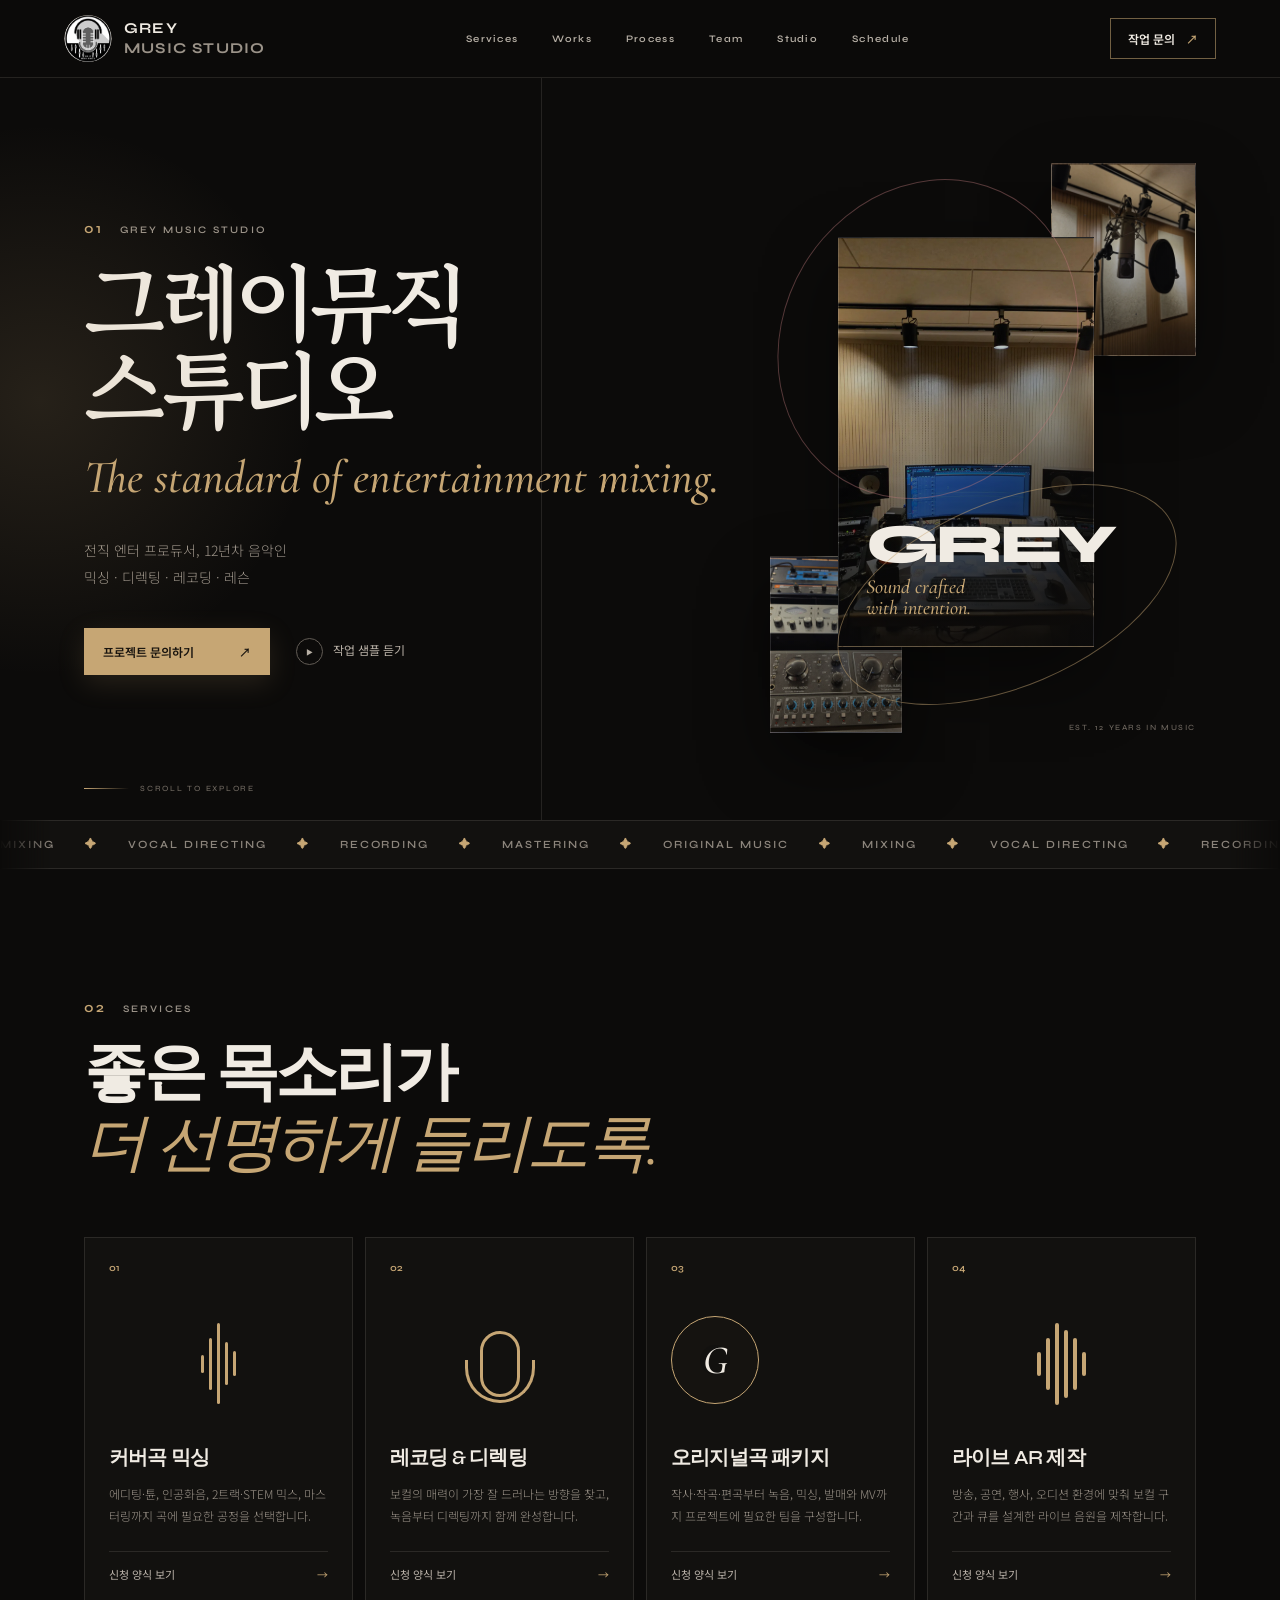
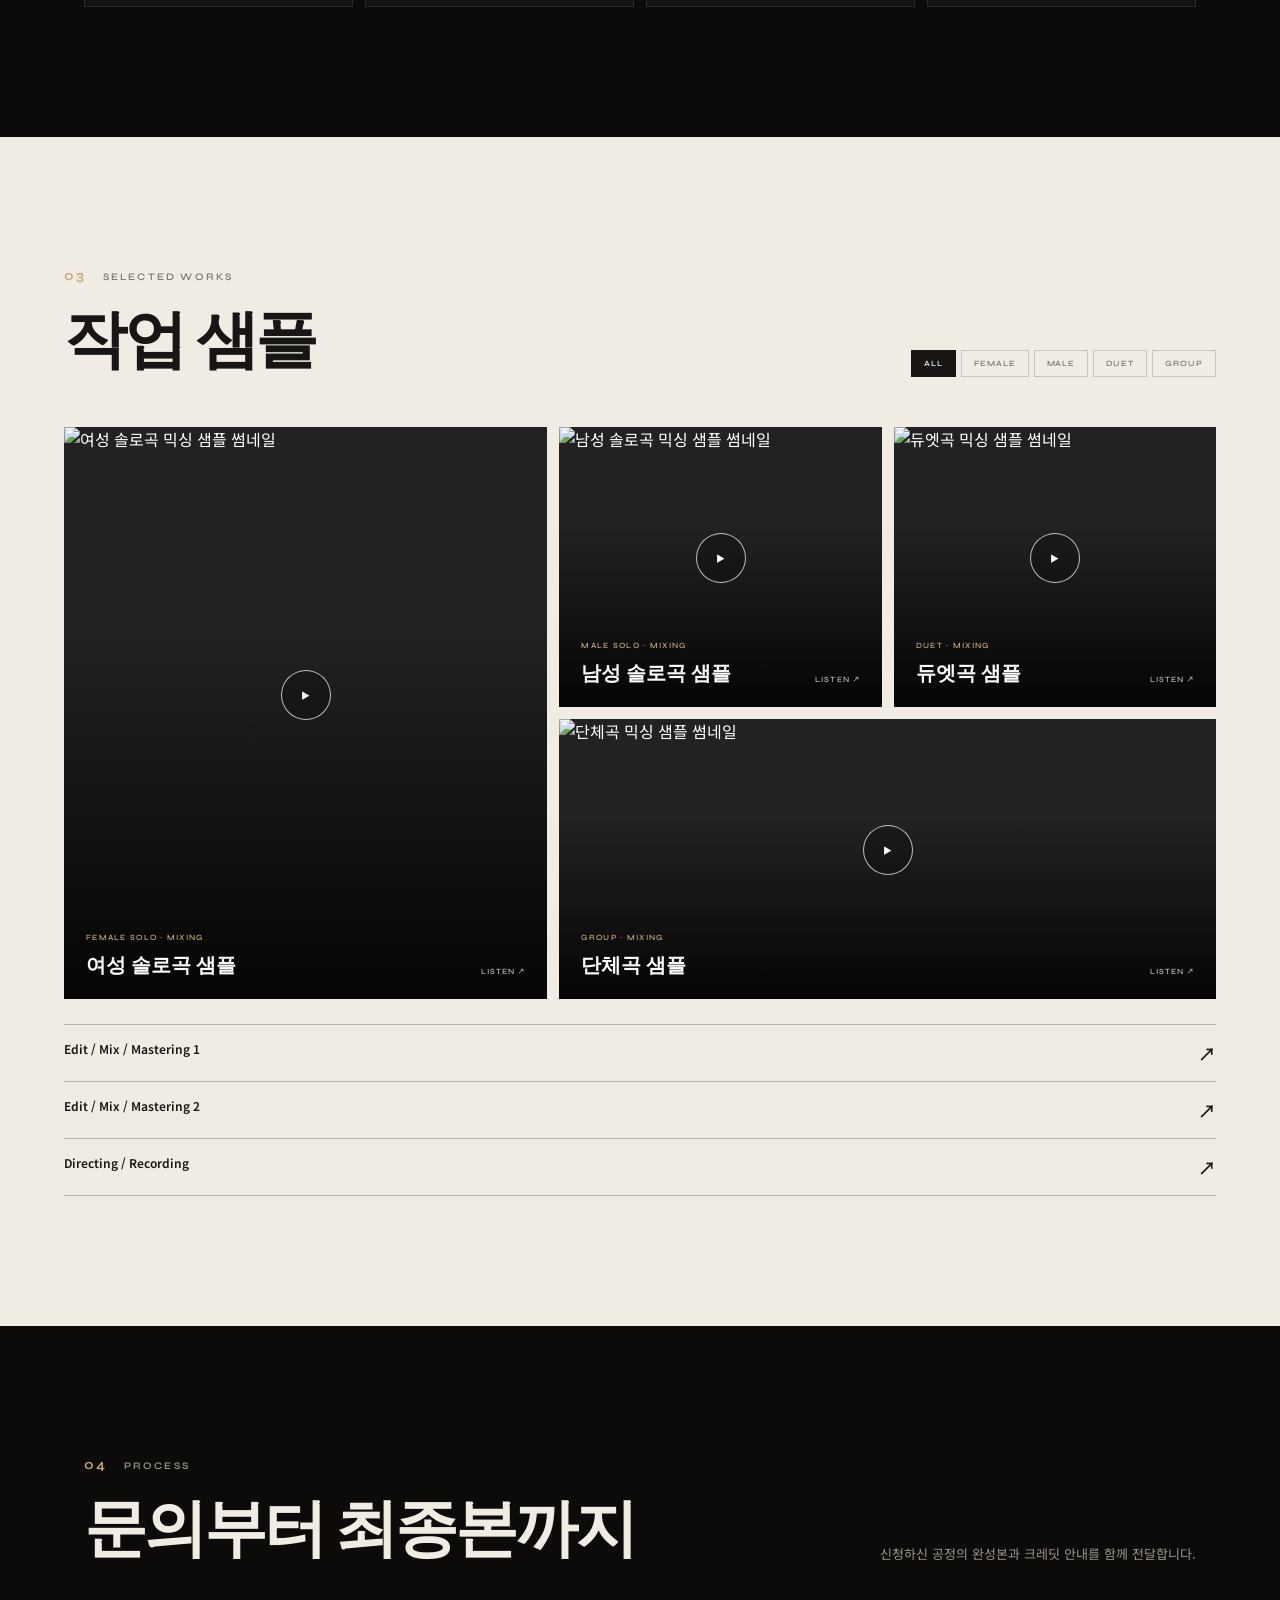
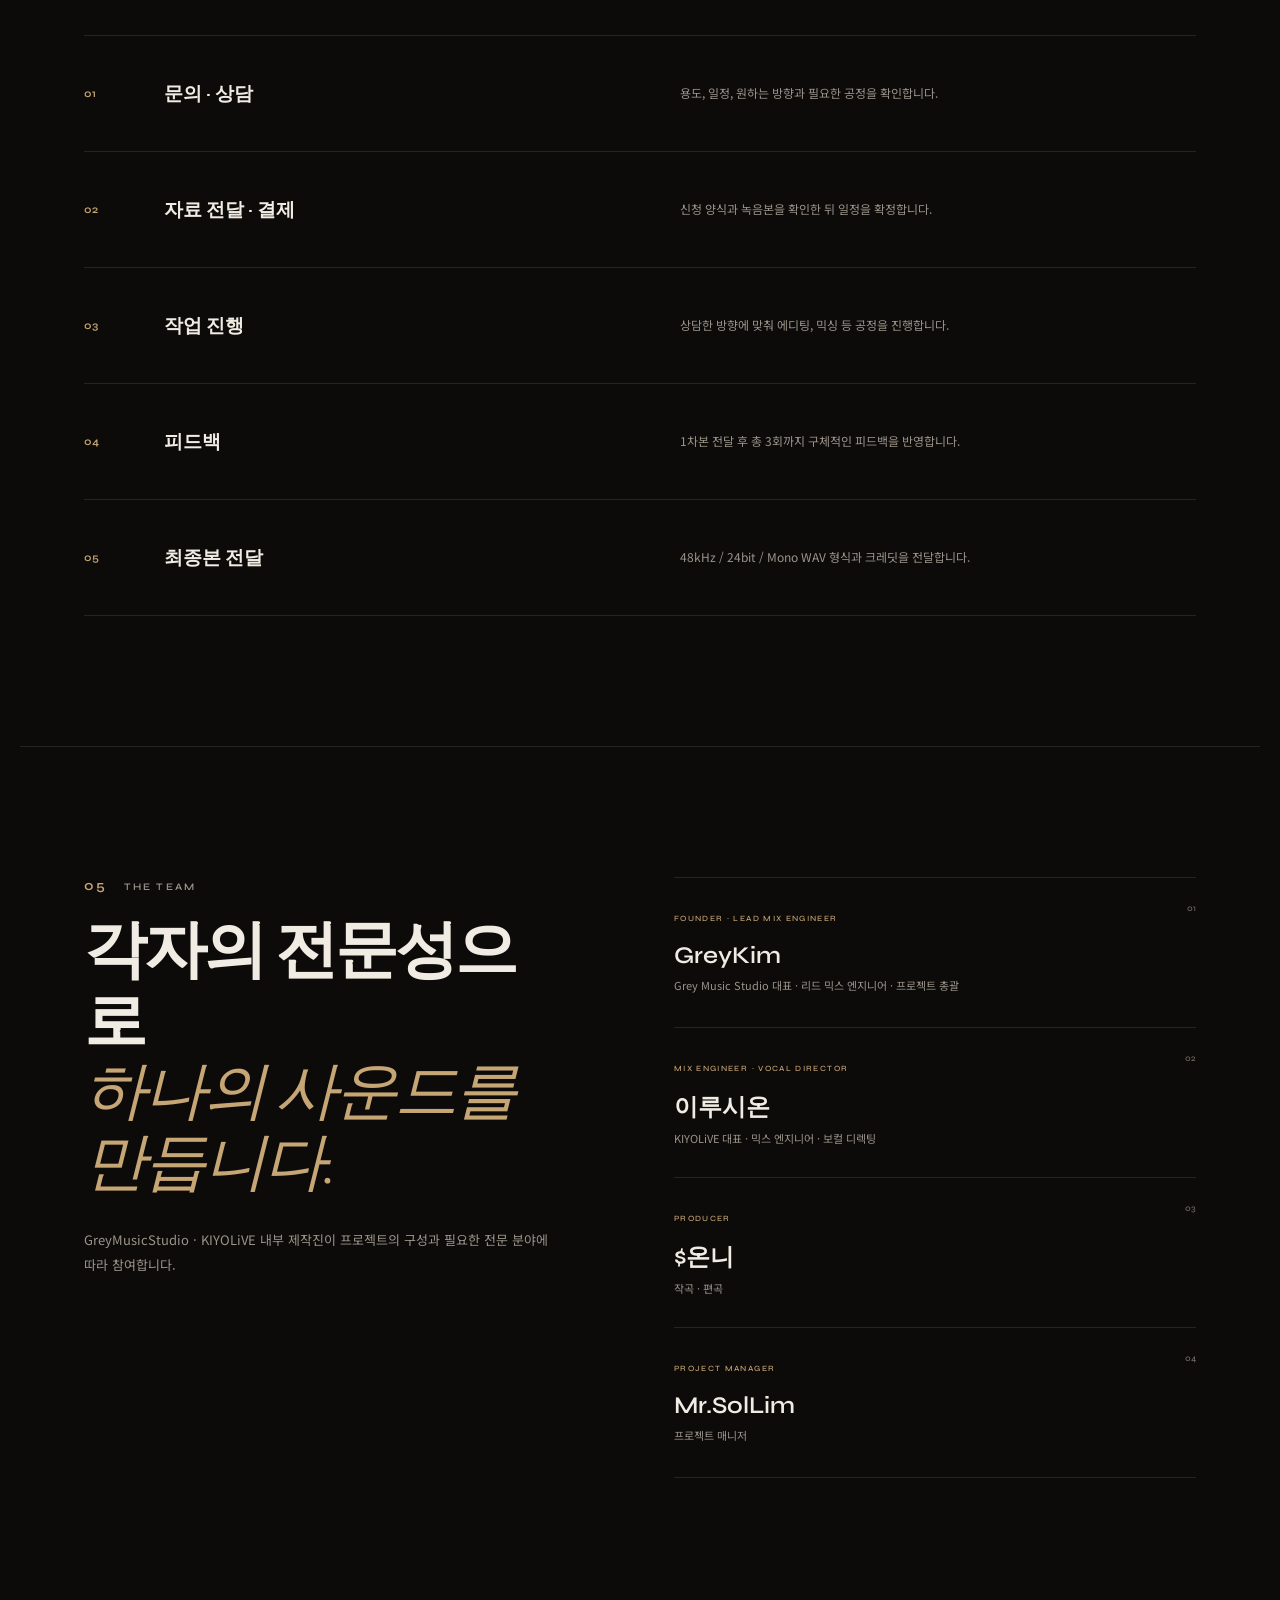
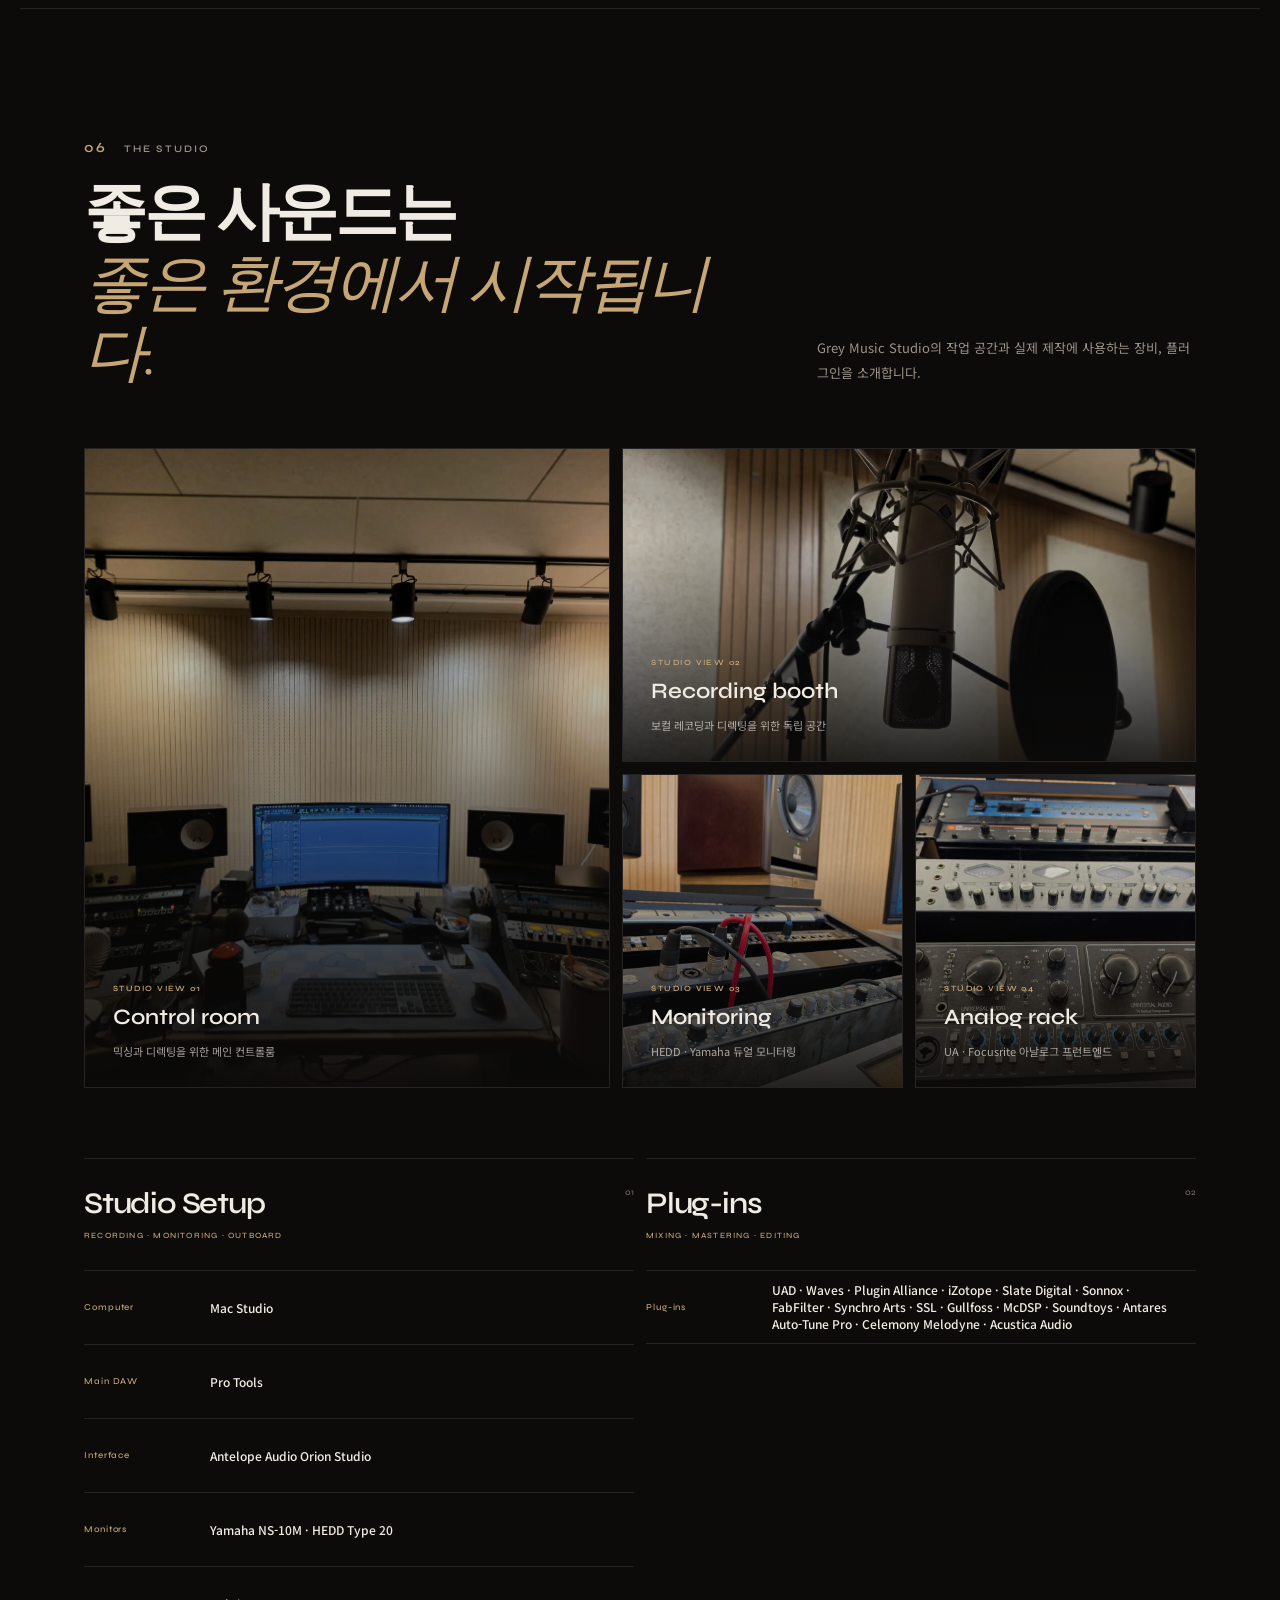
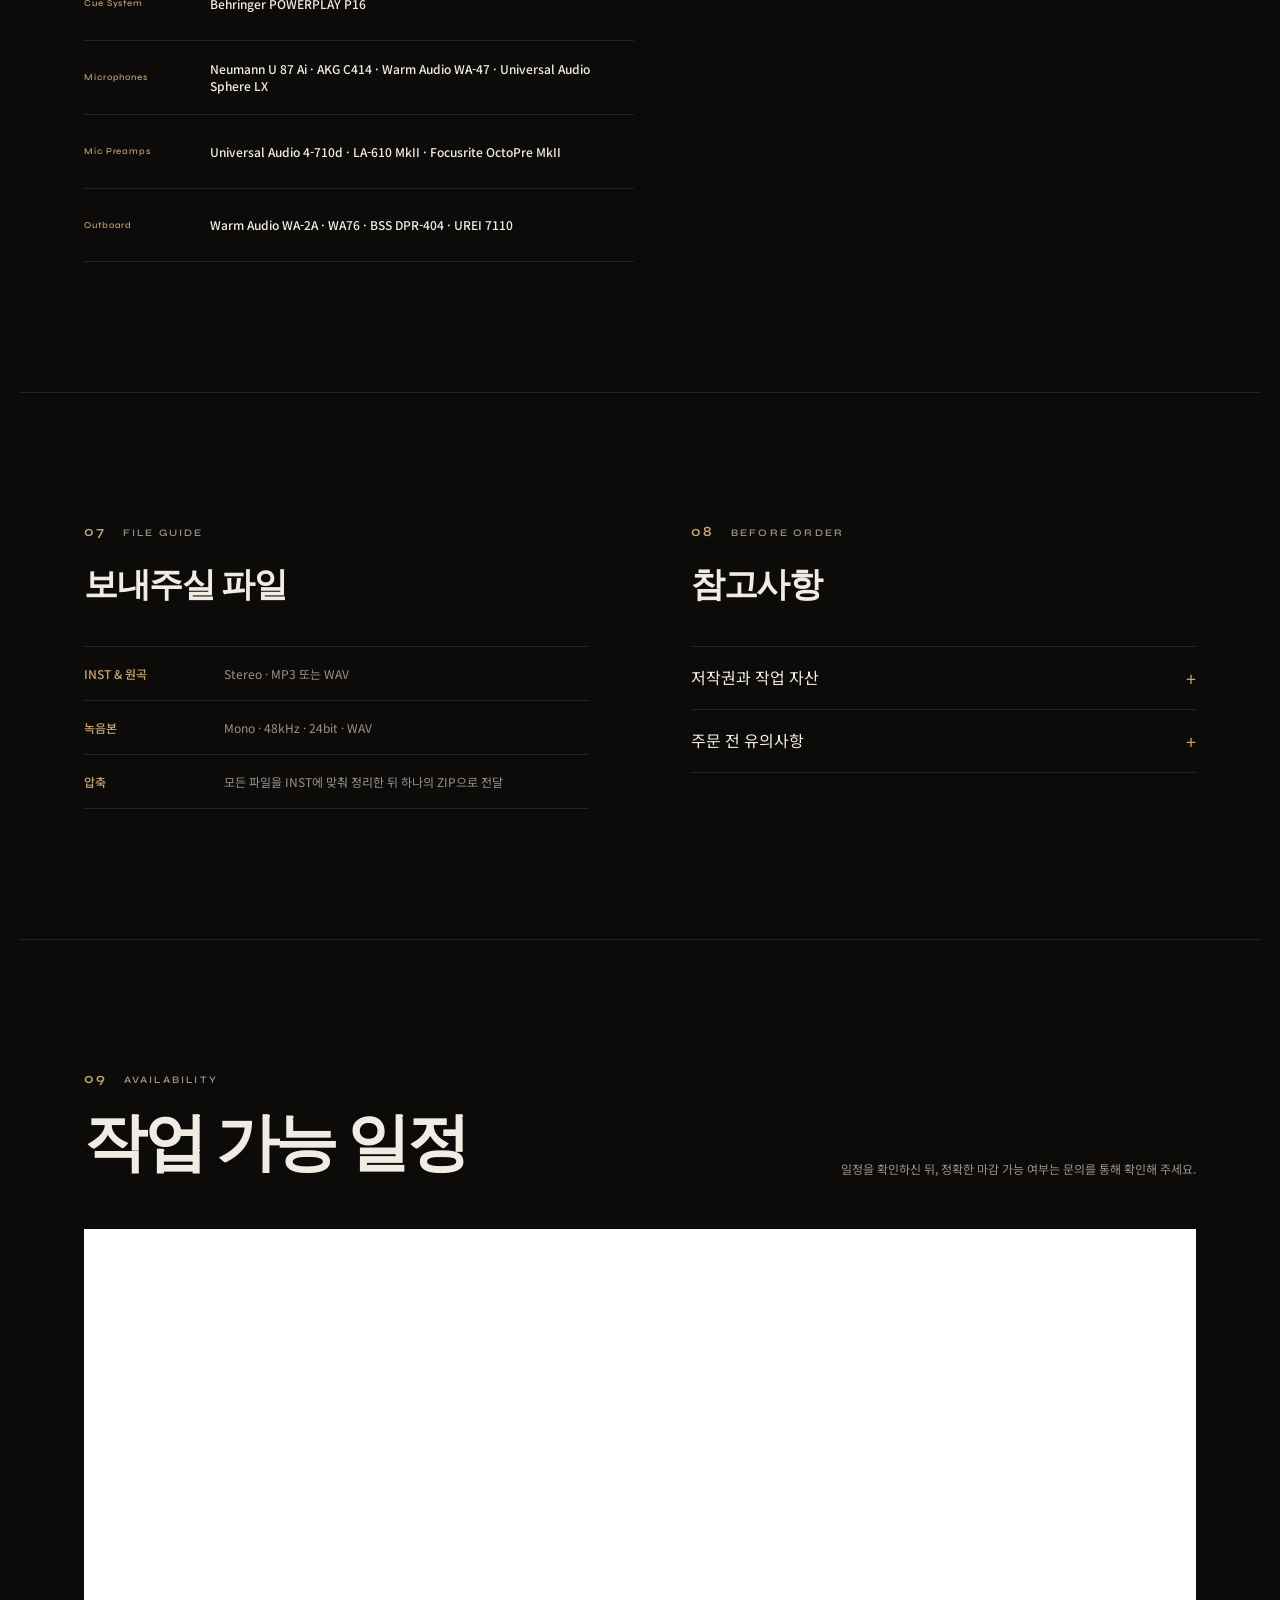
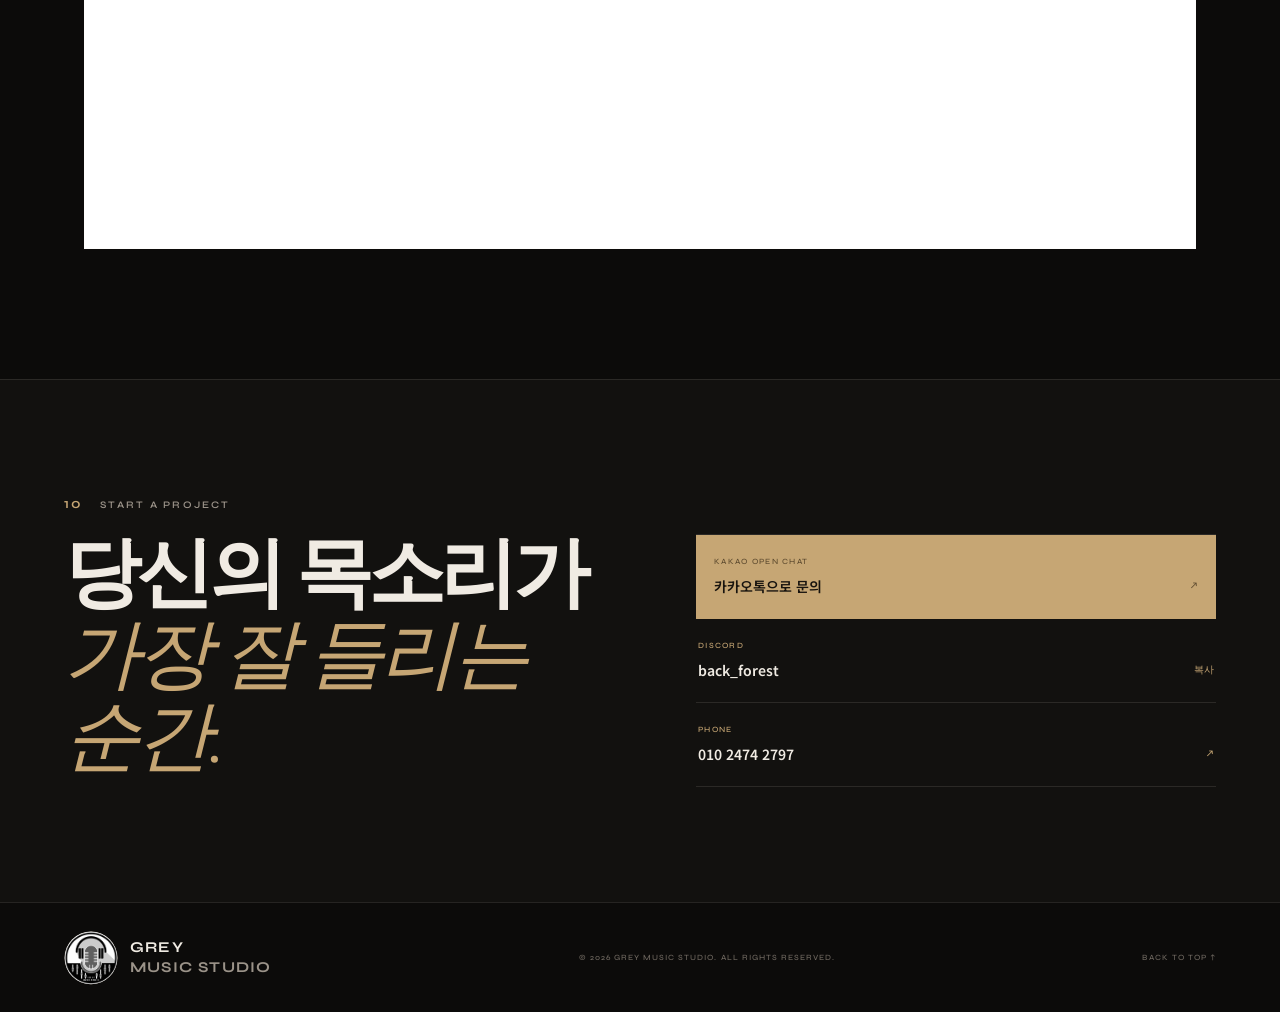
==== commit 64b10c01: "Add optimized studio photography" ====
--- a/index.html
+++ b/index.html
@@ -7,10 +7,42 @@
     <meta name="theme-color" content="#0c0b0a" />
     <title>Grey Music Studio — Mix · Directing · Recording</title>
     <link rel="icon" type="image/png" href="assets/grey-music-studio-logo.png" />
+    <link rel="preload" as="image" href="assets/studio-control-room.webp" type="image/webp" fetchpriority="high" />
     <link rel="preconnect" href="https://fonts.googleapis.com" />
     <link rel="preconnect" href="https://fonts.gstatic.com" crossorigin />
     <link href="https://fonts.googleapis.com/css2?family=Cormorant+Garamond:ital,wght@0,500;1,500&family=Gowun+Batang:wght@700&family=Noto+Sans+KR:wght@300;400;500;600;700&family=Syne:wght@500;600;700;800&display=swap" rel="stylesheet" />
     <link rel="stylesheet" href="styles.css" />
+    <style>
+      .hero-poster{background-position:var(--focus,center)}
+      .studio-gallery{height:640px;grid-template-columns:1.35fr .72fr .72fr;grid-template-rows:1fr 1fr}
+      .studio-photo{background:#0c0b0a}
+      .studio-photo:before{z-index:1;inset:0;border:0;background:linear-gradient(180deg,rgba(12,11,10,.04) 28%,rgba(12,11,10,.86) 100%);pointer-events:none}
+      .studio-photo:after{display:none}
+      .studio-photo-main{grid-column:1;grid-row:1/3}
+      .studio-photo-booth{grid-column:2/4;grid-row:1}
+      .studio-photo-monitoring{grid-column:2;grid-row:2}
+      .studio-photo-outboard{grid-column:3;grid-row:2}
+      .studio-photo img{display:block;width:100%;height:100%;object-fit:cover;filter:saturate(.8) contrast(1.04) brightness(.83);transition:transform .7s ease,filter .5s ease}
+      .studio-photo-main img{object-position:50% 58%}
+      .studio-photo-booth img{object-position:50% 39%}
+      .studio-photo-monitoring img{object-position:50% 50%}
+      .studio-photo-outboard img{object-position:50% 48%}
+      .studio-photo:hover img{transform:scale(1.035);filter:saturate(.96) contrast(1.04) brightness(.89)}
+      .studio-photo figcaption{position:absolute;z-index:2;left:28px;right:28px;bottom:26px}
+      .studio-photo figcaption small{color:rgba(240,235,227,.68)}
+      @media(max-width:980px){
+        .studio-gallery{height:auto;grid-template-columns:1.2fr .8fr;grid-template-rows:420px 280px 280px}
+        .studio-photo-main{grid-column:1/3;grid-row:1}
+        .studio-photo-booth{grid-column:1;grid-row:2/4}
+        .studio-photo-monitoring{grid-column:2;grid-row:2}
+        .studio-photo-outboard{grid-column:2;grid-row:3}
+      }
+      @media(max-width:640px){
+        .studio-gallery{grid-template-columns:1fr;grid-template-rows:330px 330px 230px 230px}
+        .studio-photo-main,.studio-photo-booth,.studio-photo-monitoring,.studio-photo-outboard{grid-column:1;grid-row:auto}
+        .studio-photo figcaption{left:20px;right:20px;bottom:20px}
+      }
+    </style>
   </head>
   <body>
     <div class="cursor-light" data-cursor-light aria-hidden="true"></div>
@@ -45,9 +77,9 @@
           </div>
         </div>
         <div class="hero-visual reveal" aria-label="Grey Music Studio 작업 샘플">
-          <div class="hero-poster poster-main" style="--thumb:url('https://img.youtube.com/vi/KKAcK8q3sQ0/maxresdefault.jpg')"><span>GREY</span><small>Sound crafted<br />with intention.</small></div>
-          <div class="hero-poster poster-top" style="--thumb:url('https://img.youtube.com/vi/dYvS7YYkVxo/hqdefault.jpg')"></div>
-          <div class="hero-poster poster-bottom" style="--thumb:url('https://img.youtube.com/vi/UyJaJKskPQo/hqdefault.jpg')"></div>
+          <div class="hero-poster poster-main" style="--thumb:url('assets/studio-control-room.webp');--focus:50% 62%"><span>GREY</span><small>Sound crafted<br />with intention.</small></div>
+          <div class="hero-poster poster-top" style="--thumb:url('assets/studio-recording-booth.webp');--focus:50% 42%"></div>
+          <div class="hero-poster poster-bottom" style="--thumb:url('assets/studio-outboard.webp');--focus:50% 48%"></div>
           <div class="hero-ring ring-one"></div><div class="hero-ring ring-two"></div>
           <span class="hero-index">EST. 12 YEARS IN MUSIC</span>
         </div>
@@ -120,9 +152,22 @@
           <p>Grey Music Studio의 작업 공간과 실제 제작에 사용하는 장비, 플러그인을 소개합니다.</p>
         </div>
         <div class="studio-gallery reveal">
-          <figure class="studio-photo studio-photo-main"><div><span>STUDIO VIEW 01</span><strong>Control room</strong><small>스튜디오 대표 사진을 추가할 자리입니다.</small></div></figure>
-          <figure class="studio-photo"><div><span>STUDIO VIEW 02</span><strong>Recording setup</strong><small>레코딩 공간 사진을 추가할 자리입니다.</small></div></figure>
-          <figure class="studio-photo"><div><span>STUDIO VIEW 03</span><strong>Detail</strong><small>장비 디테일 사진을 추가할 자리입니다.</small></div></figure>
+          <figure class="studio-photo studio-photo-main">
+            <img src="assets/studio-control-room.webp" alt="Grey Music Studio 컨트롤룸 전경" width="1800" height="1286" loading="lazy" decoding="async" />
+            <figcaption><span>STUDIO VIEW 01</span><strong>Control room</strong><small>믹싱과 디렉팅을 위한 메인 컨트롤룸</small></figcaption>
+          </figure>
+          <figure class="studio-photo studio-photo-booth">
+            <img src="assets/studio-recording-booth.webp" alt="Neumann U 87 Ai 마이크가 설치된 녹음 부스" width="1200" height="1600" loading="lazy" decoding="async" />
+            <figcaption><span>STUDIO VIEW 02</span><strong>Recording booth</strong><small>보컬 레코딩과 디렉팅을 위한 독립 공간</small></figcaption>
+          </figure>
+          <figure class="studio-photo studio-photo-monitoring">
+            <img src="assets/studio-monitoring.webp" alt="HEDD와 Yamaha 모니터 스피커 및 스튜디오 장비" width="1200" height="900" loading="lazy" decoding="async" />
+            <figcaption><span>STUDIO VIEW 03</span><strong>Monitoring</strong><small>HEDD · Yamaha 듀얼 모니터링</small></figcaption>
+          </figure>
+          <figure class="studio-photo studio-photo-outboard">
+            <img src="assets/studio-outboard.webp" alt="Universal Audio와 Focusrite 아웃보드 랙" width="1200" height="900" loading="lazy" decoding="async" />
+            <figcaption><span>STUDIO VIEW 04</span><strong>Analog rack</strong><small>UA · Focusrite 아날로그 프런트엔드</small></figcaption>
+          </figure>
         </div>
         <div class="studio-inventory">
           <article class="inventory-card reveal">
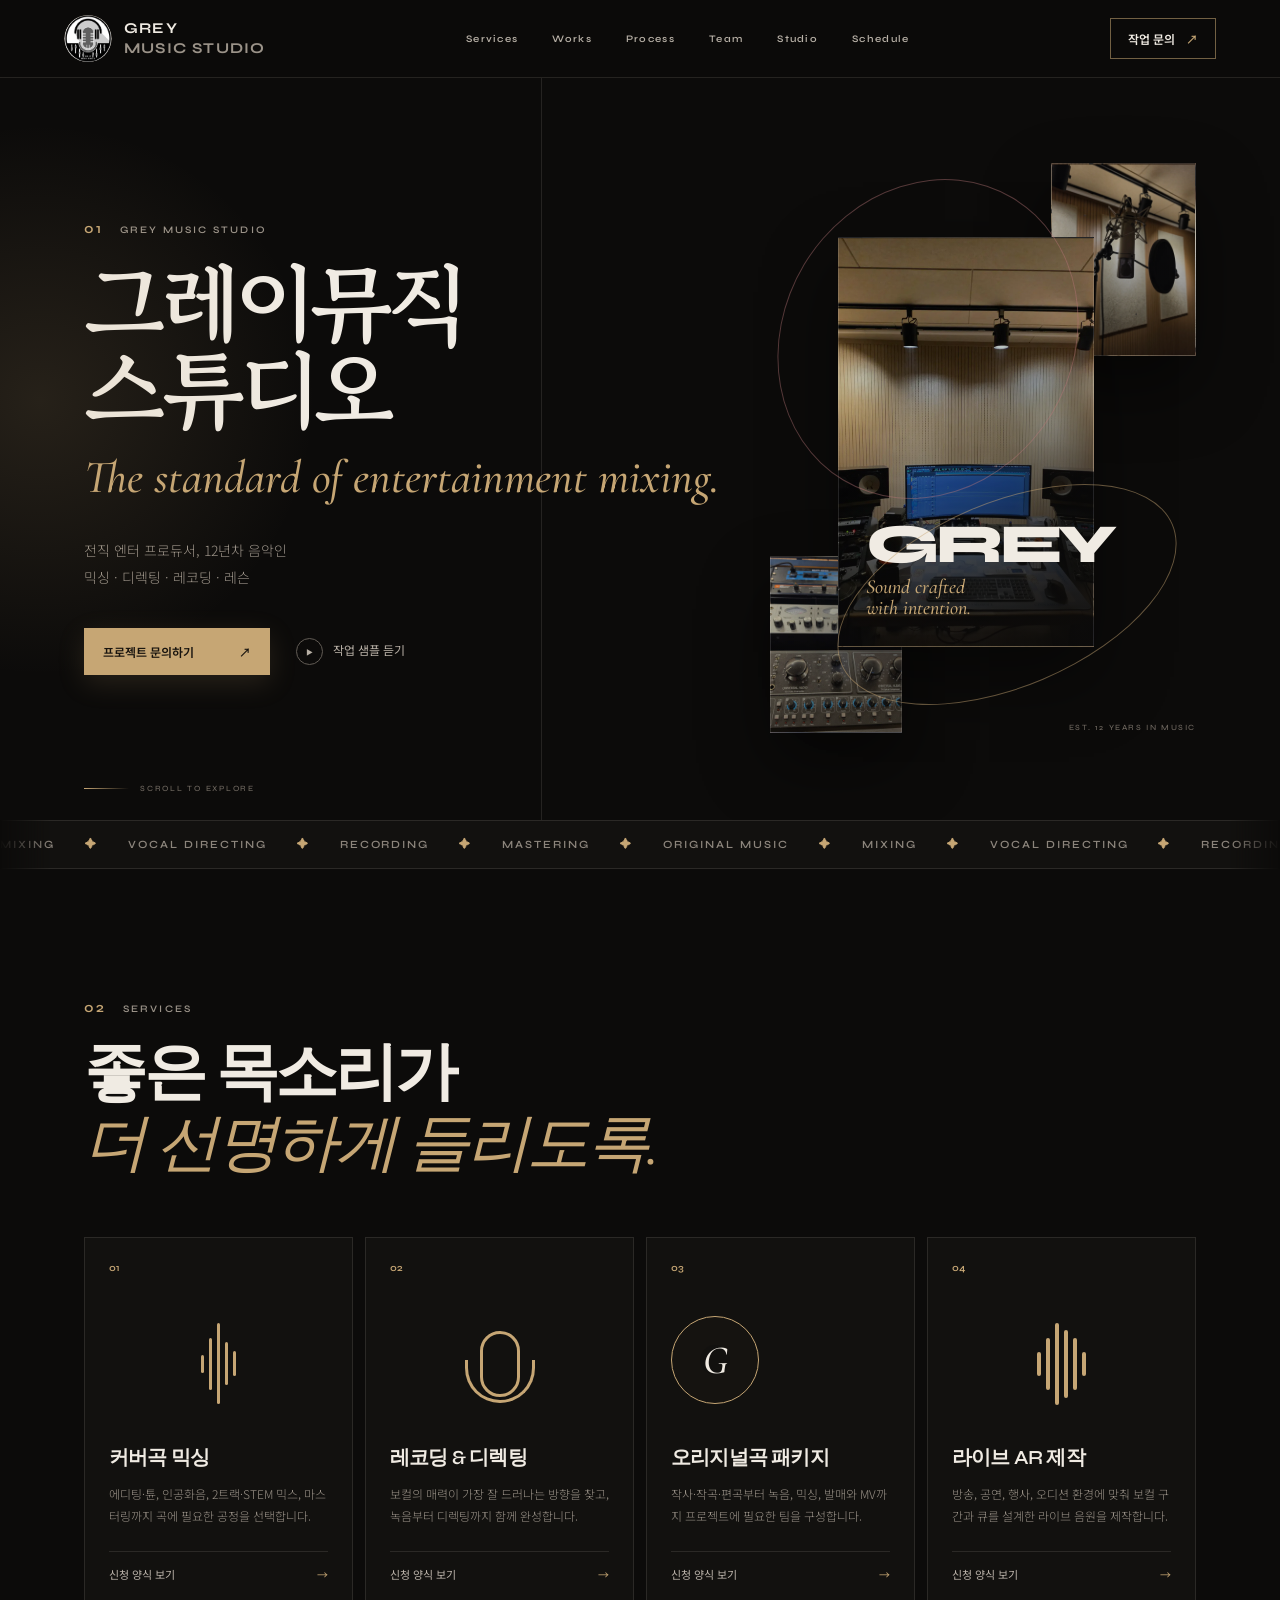
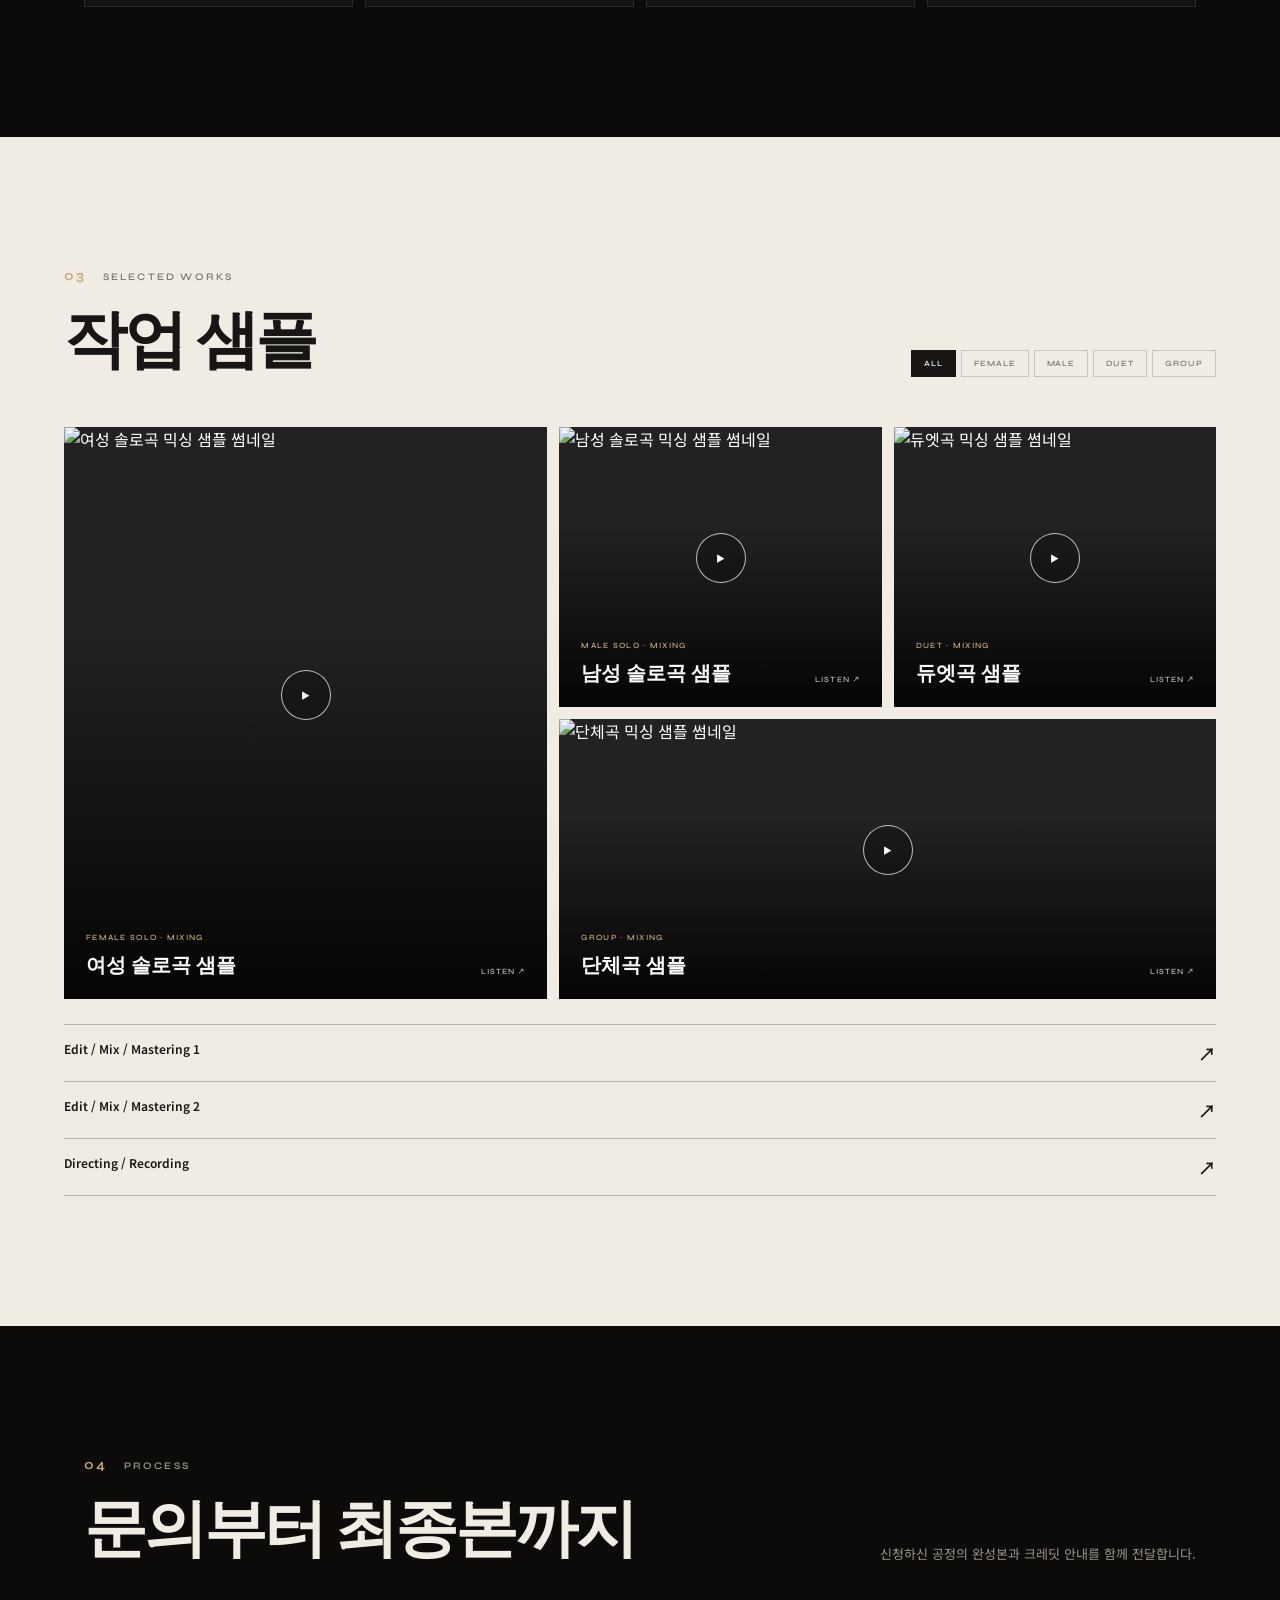
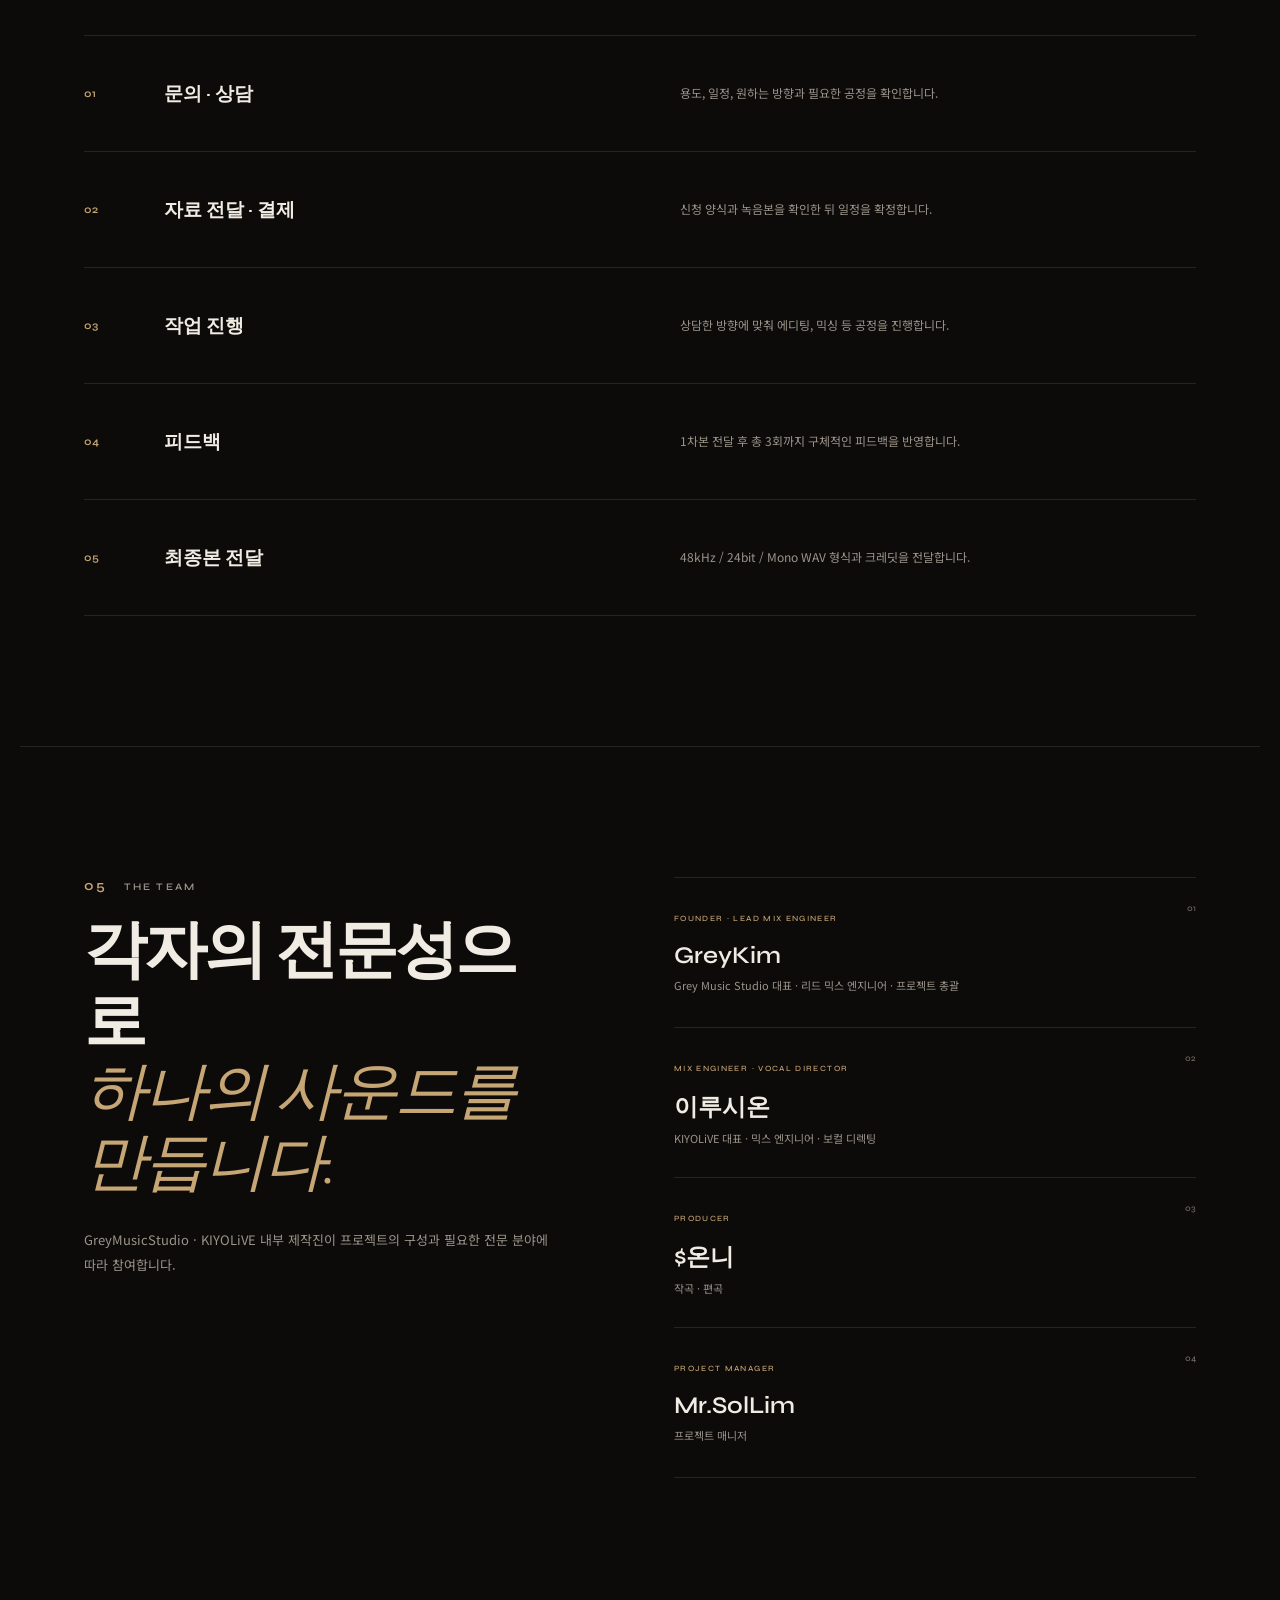
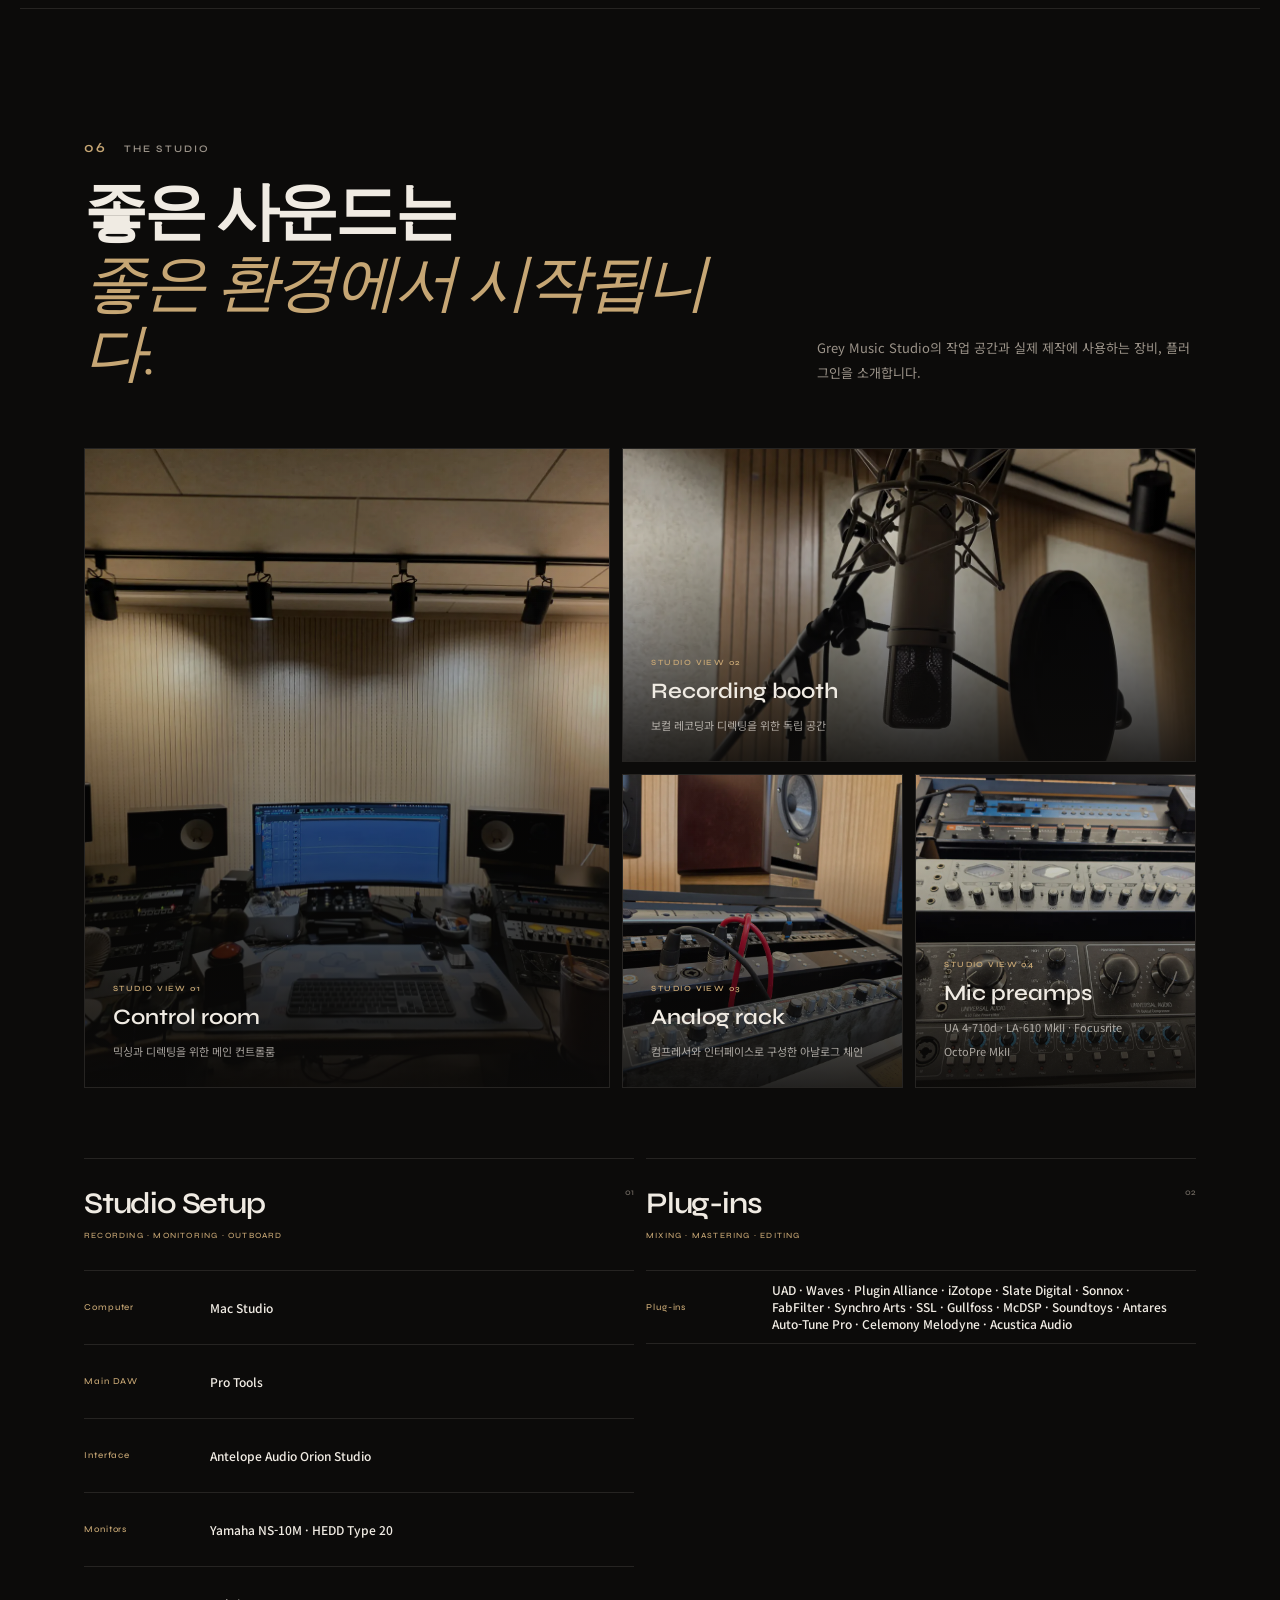
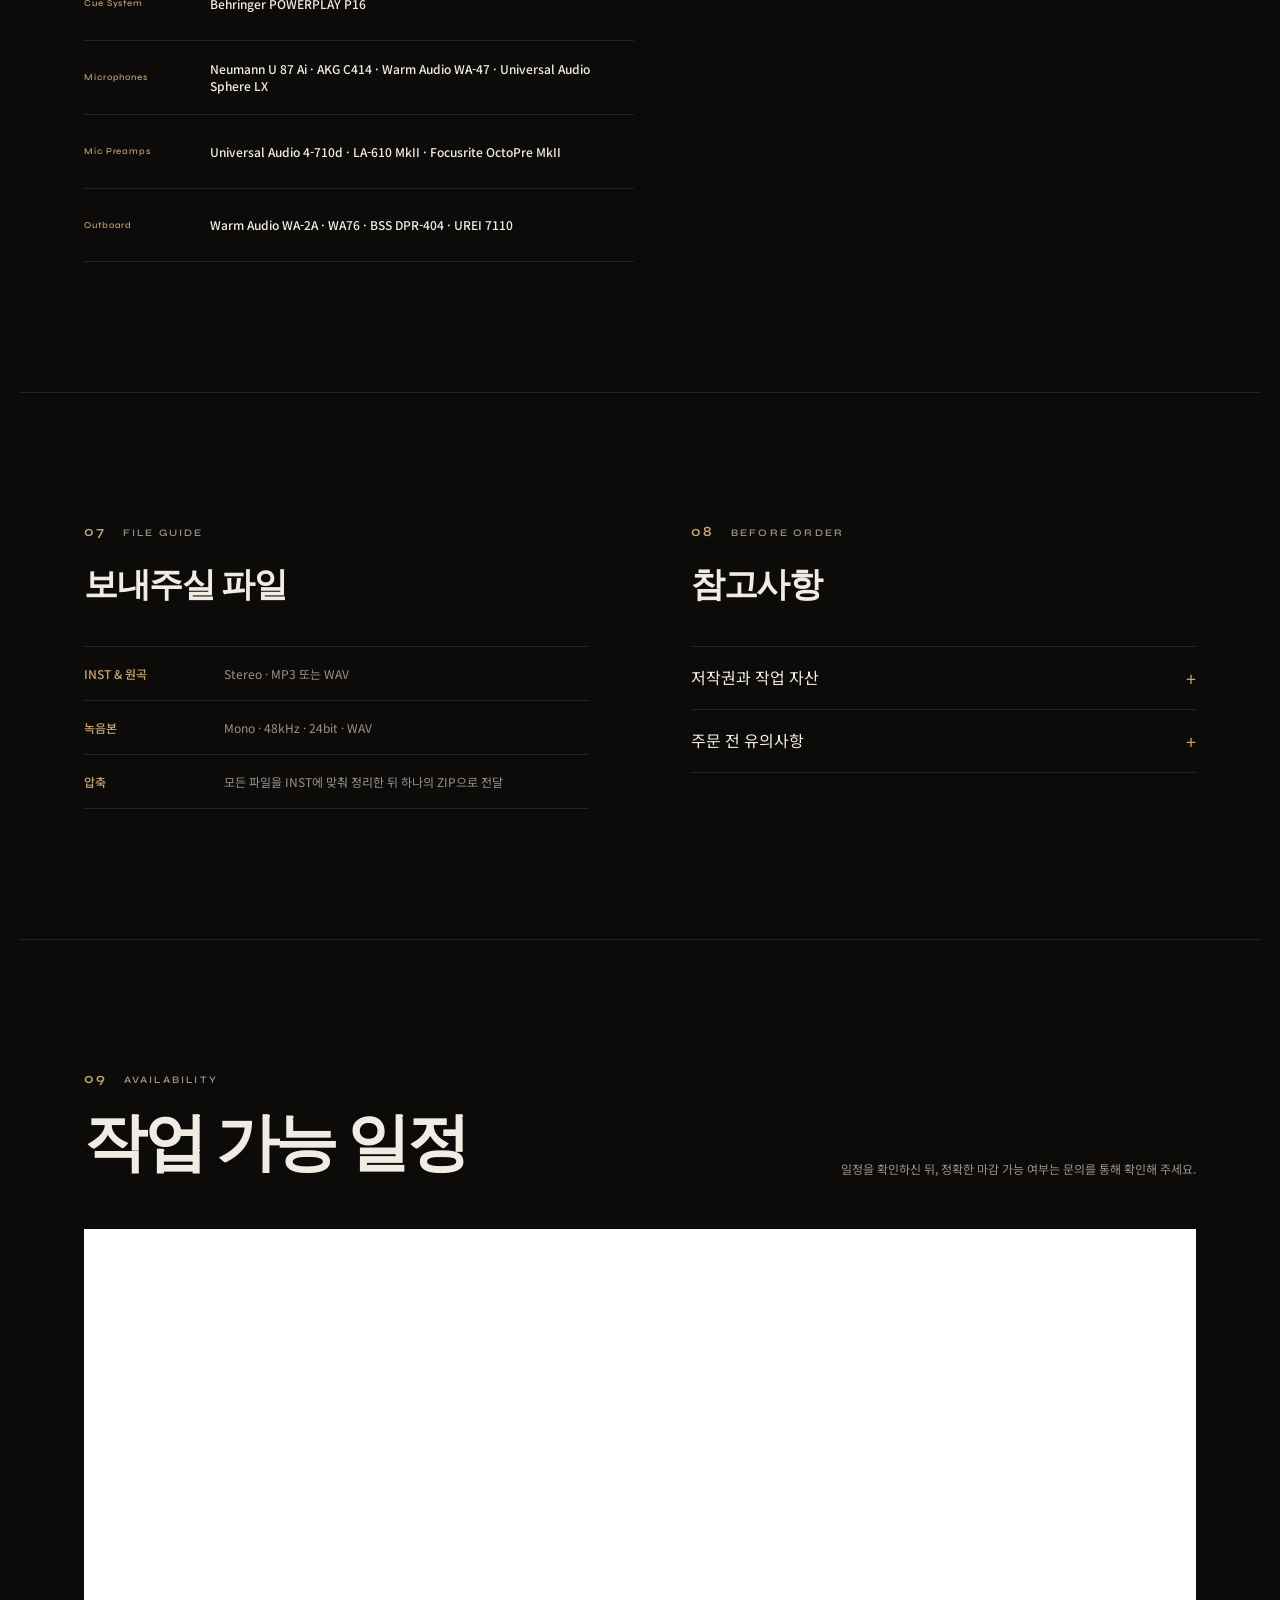
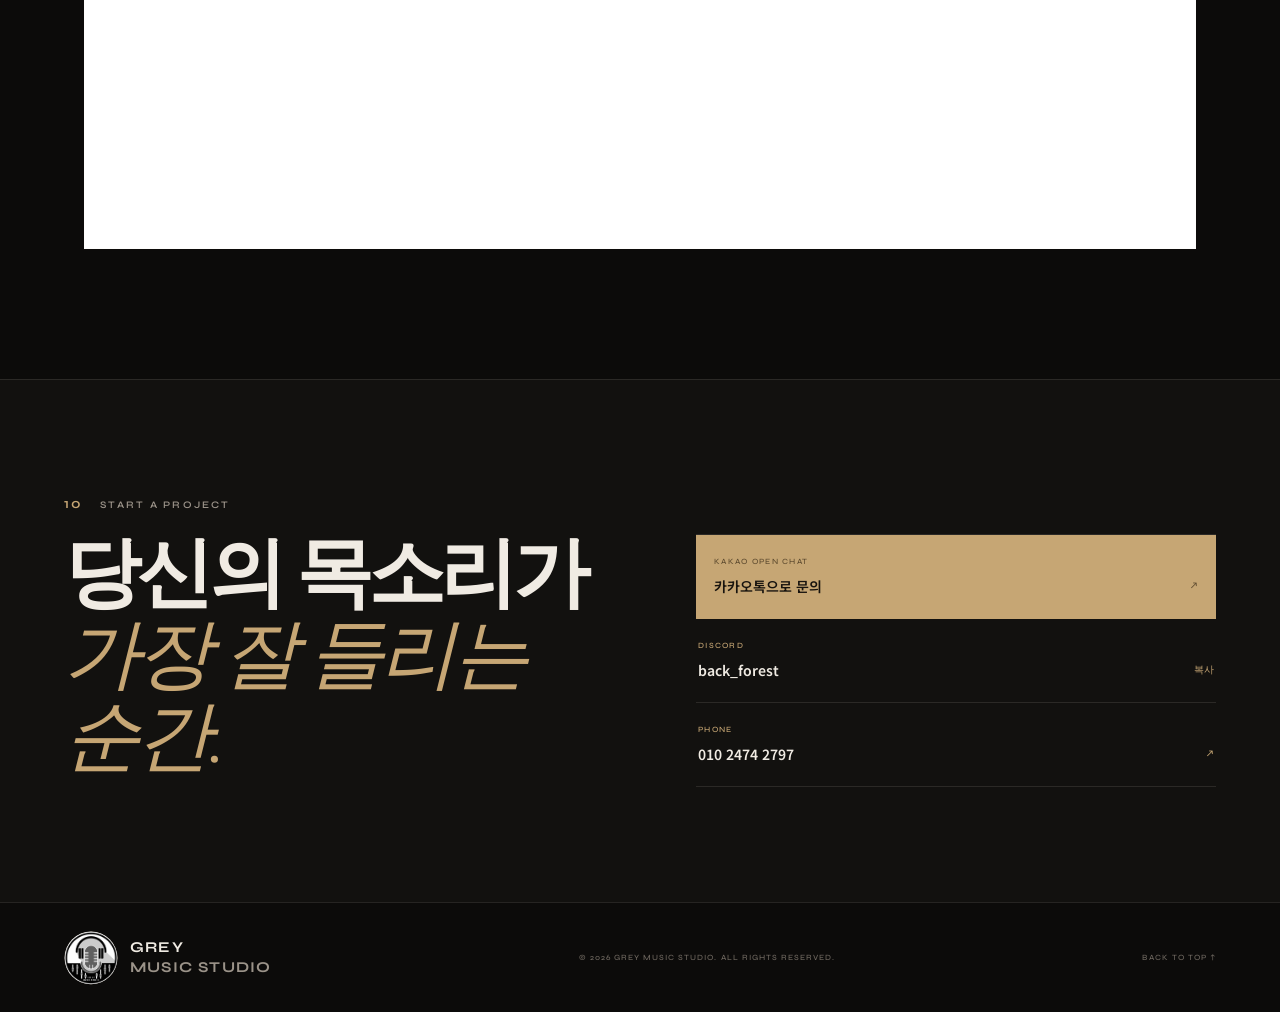
==== commit 59e9089a: "Refine studio equipment captions" ====
--- a/index.html
+++ b/index.html
@@ -161,12 +161,12 @@
             <figcaption><span>STUDIO VIEW 02</span><strong>Recording booth</strong><small>보컬 레코딩과 디렉팅을 위한 독립 공간</small></figcaption>
           </figure>
           <figure class="studio-photo studio-photo-monitoring">
-            <img src="assets/studio-monitoring.webp" alt="HEDD와 Yamaha 모니터 스피커 및 스튜디오 장비" width="1200" height="900" loading="lazy" decoding="async" />
-            <figcaption><span>STUDIO VIEW 03</span><strong>Monitoring</strong><small>HEDD · Yamaha 듀얼 모니터링</small></figcaption>
+            <img src="assets/studio-monitoring.webp" alt="컴프레서와 오디오 인터페이스가 구성된 아날로그 랙" width="1200" height="900" loading="lazy" decoding="async" />
+            <figcaption><span>STUDIO VIEW 03</span><strong>Analog rack</strong><small>컴프레서와 인터페이스로 구성한 아날로그 체인</small></figcaption>
           </figure>
           <figure class="studio-photo studio-photo-outboard">
-            <img src="assets/studio-outboard.webp" alt="Universal Audio와 Focusrite 아웃보드 랙" width="1200" height="900" loading="lazy" decoding="async" />
-            <figcaption><span>STUDIO VIEW 04</span><strong>Analog rack</strong><small>UA · Focusrite 아날로그 프런트엔드</small></figcaption>
+            <img src="assets/studio-outboard.webp" alt="Universal Audio와 Focusrite 마이크 프리앰프" width="1200" height="900" loading="lazy" decoding="async" />
+            <figcaption><span>STUDIO VIEW 04</span><strong>Mic preamps</strong><small>UA 4-710d · LA-610 MkII · Focusrite OctoPre MkII</small></figcaption>
           </figure>
         </div>
         <div class="studio-inventory">
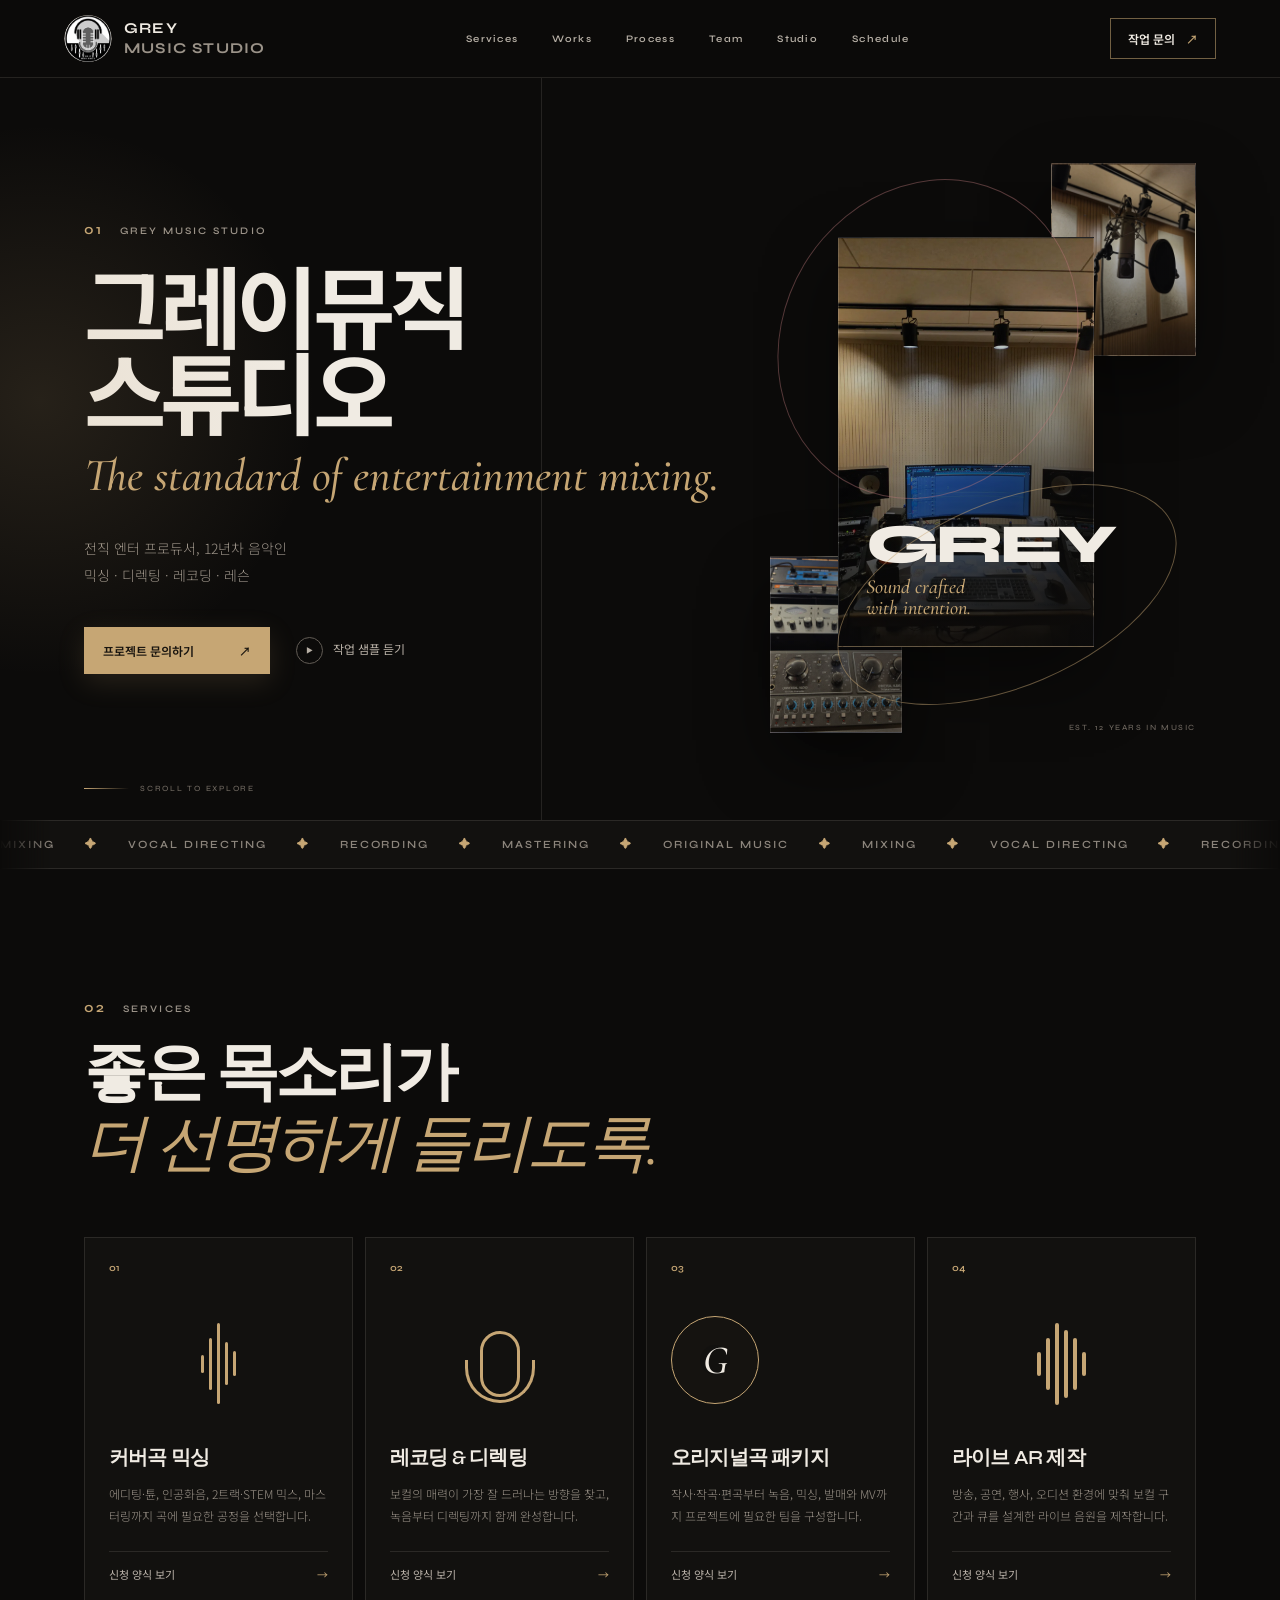
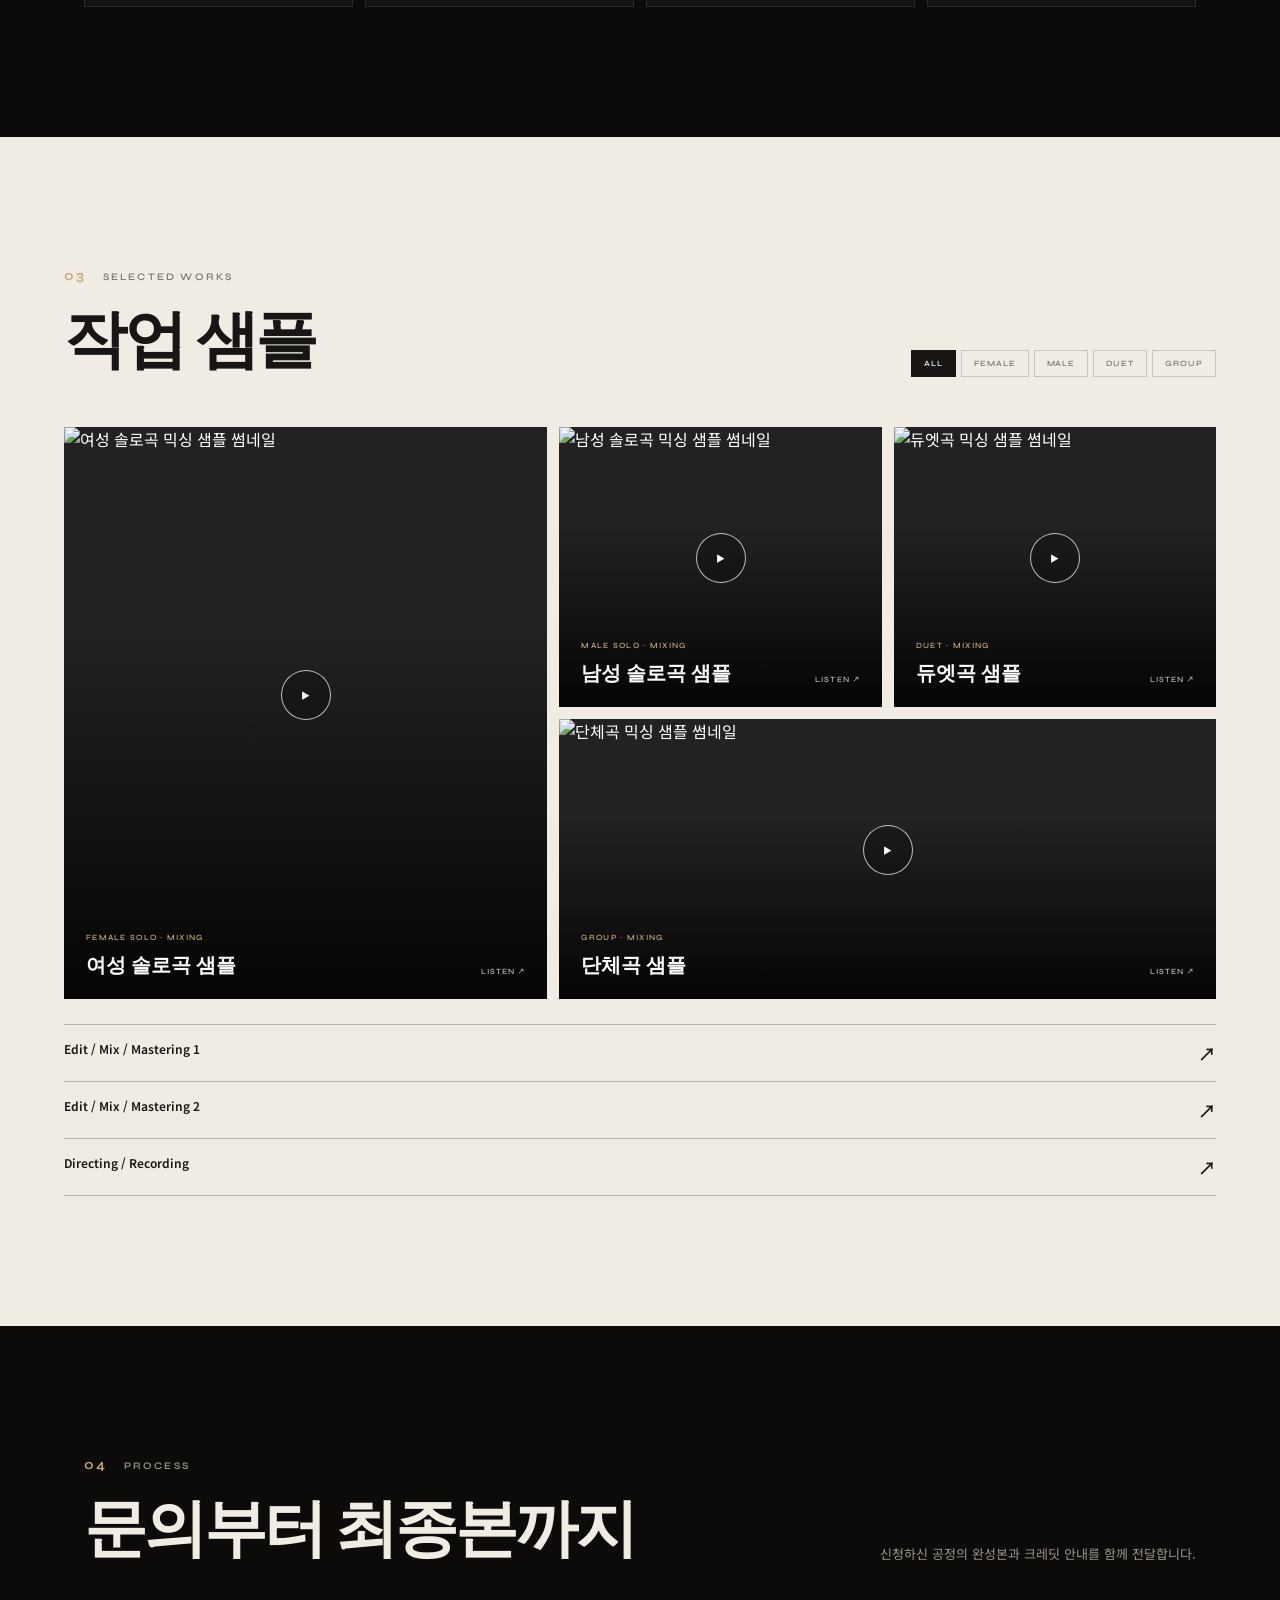
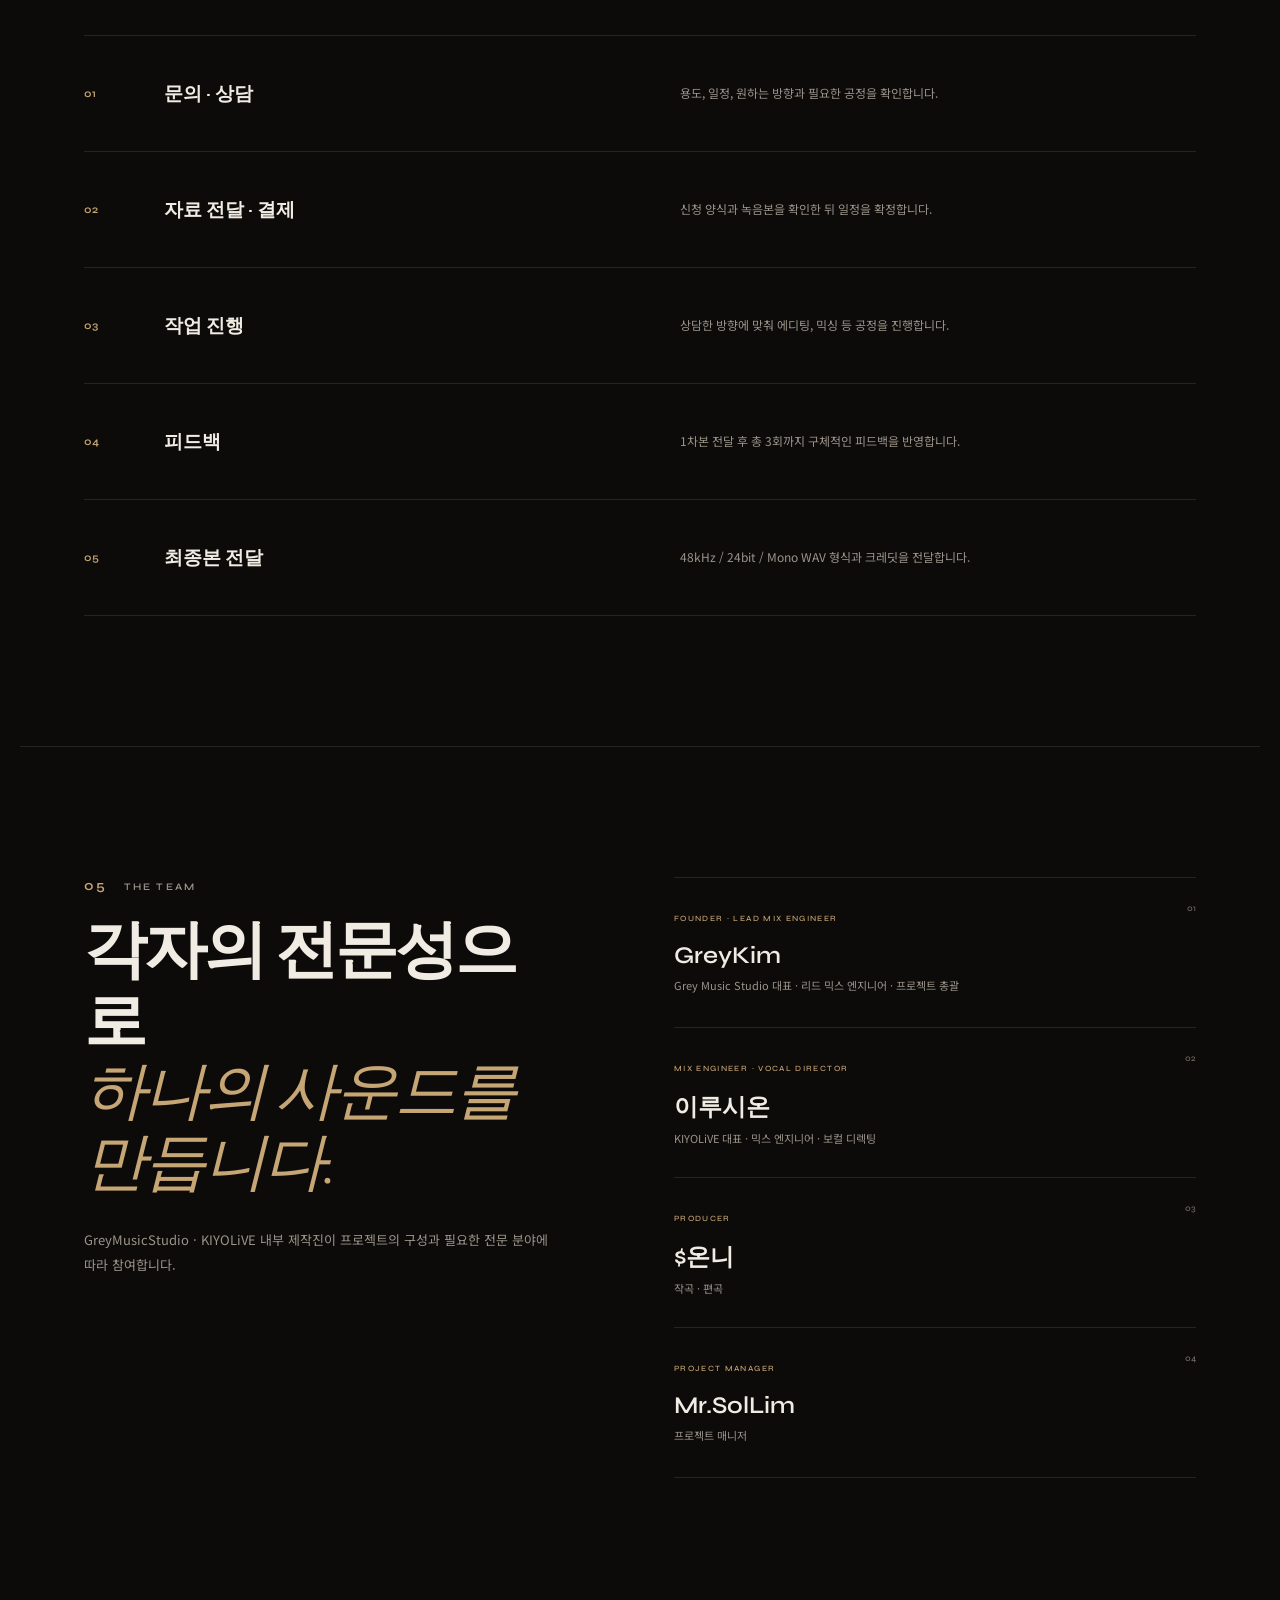
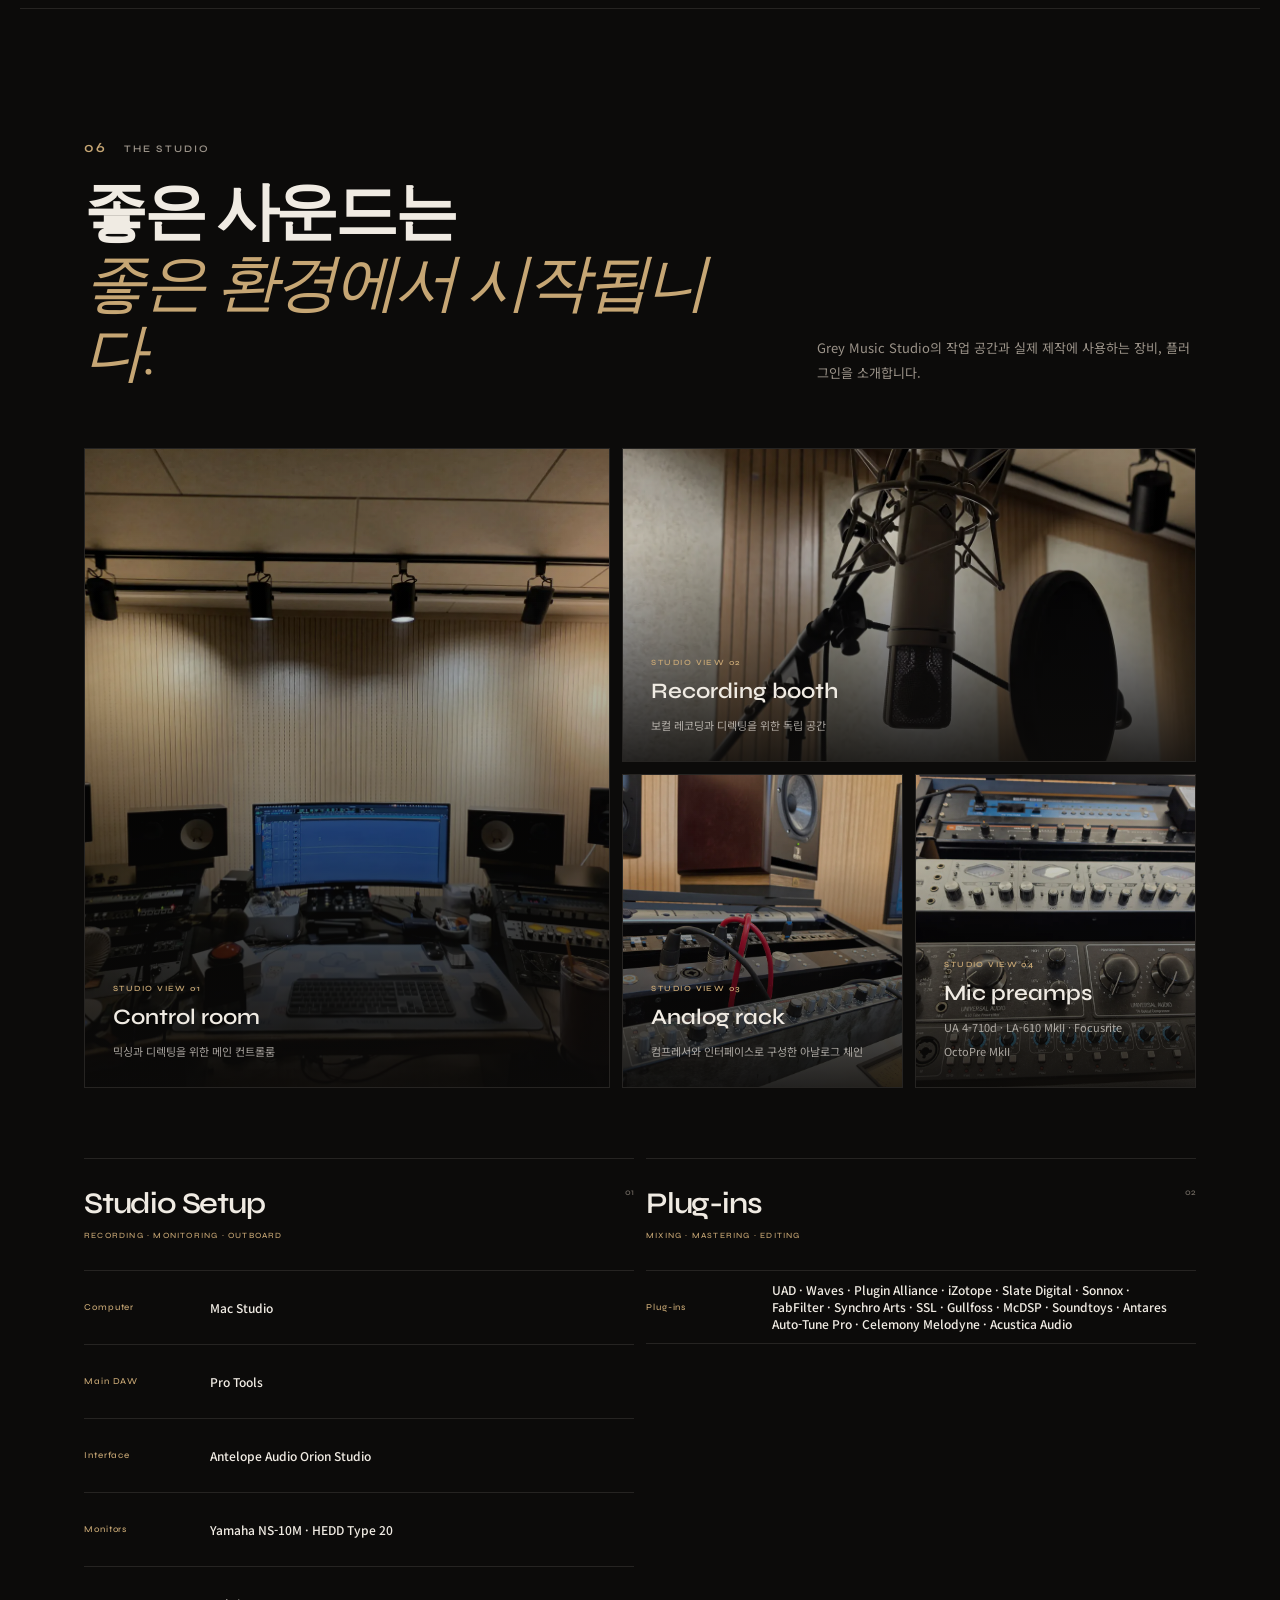
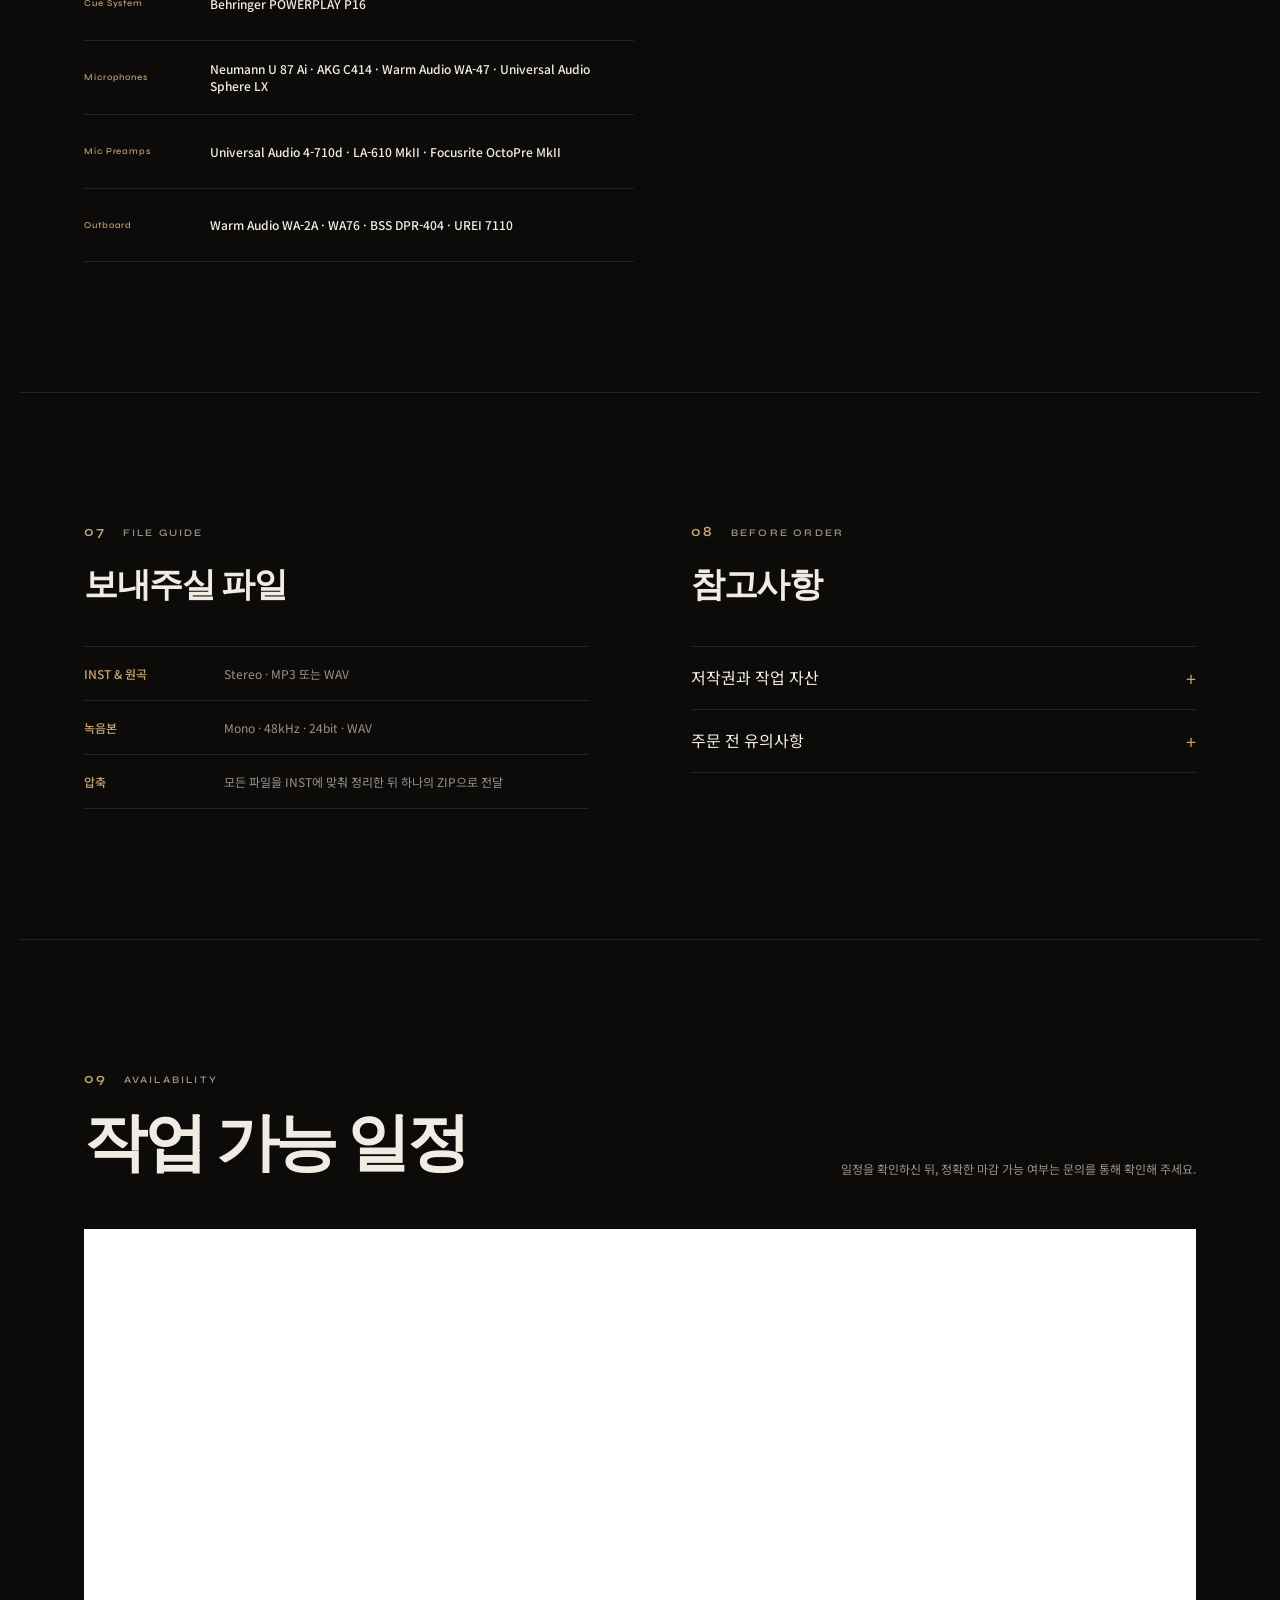
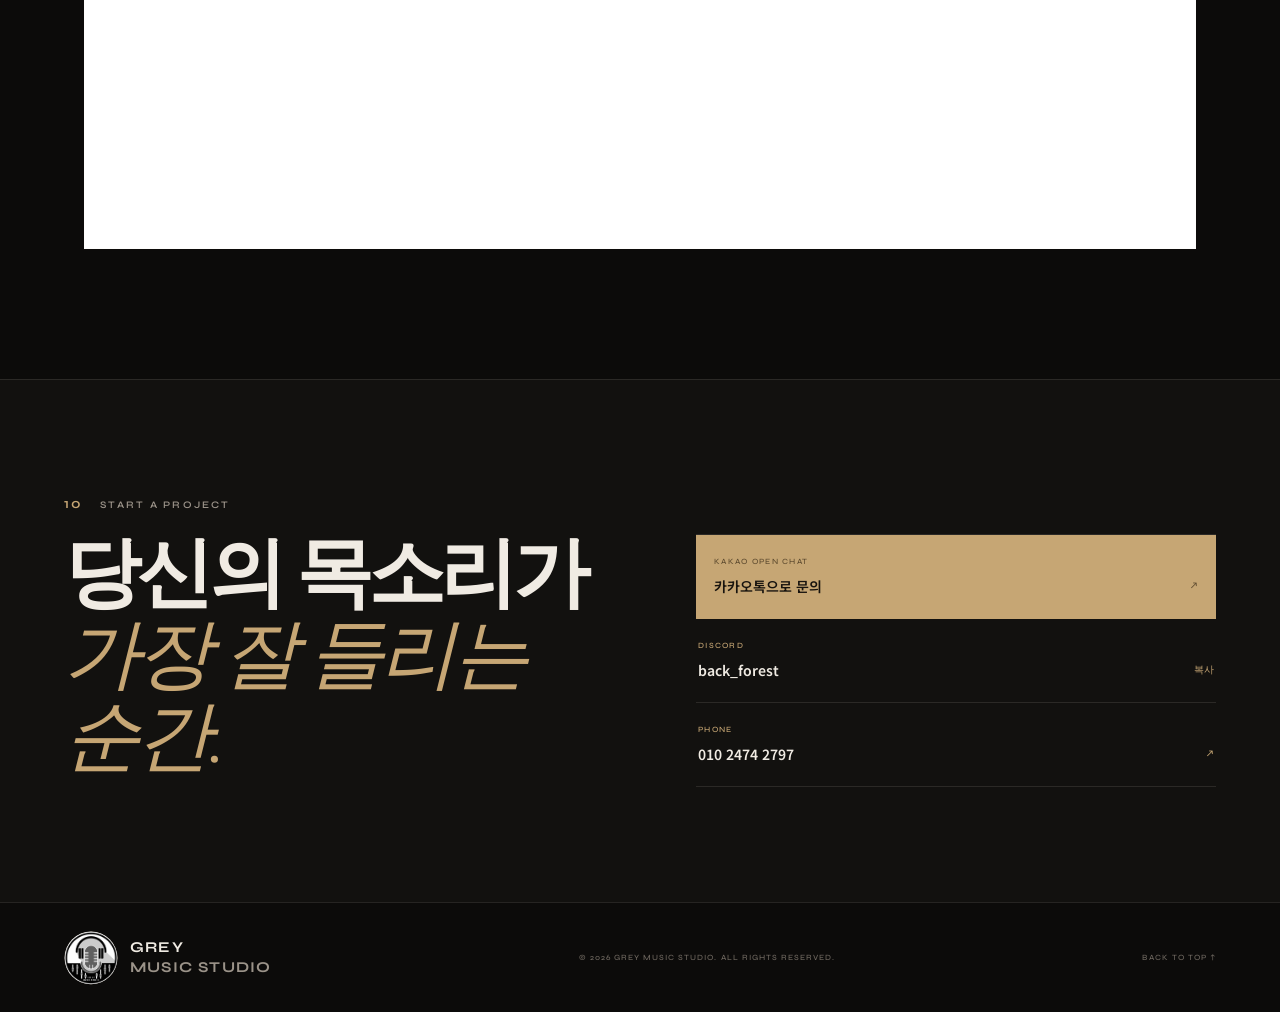
==== commit 6141a02c: "Modernize Korean hero typography" ====
--- a/index.html
+++ b/index.html
@@ -10,7 +10,7 @@
     <link rel="preload" as="image" href="assets/studio-control-room.webp" type="image/webp" fetchpriority="high" />
     <link rel="preconnect" href="https://fonts.googleapis.com" />
     <link rel="preconnect" href="https://fonts.gstatic.com" crossorigin />
-    <link href="https://fonts.googleapis.com/css2?family=Cormorant+Garamond:ital,wght@0,500;1,500&family=Gowun+Batang:wght@700&family=Noto+Sans+KR:wght@300;400;500;600;700&family=Syne:wght@500;600;700;800&display=swap" rel="stylesheet" />
+    <link href="https://fonts.googleapis.com/css2?family=Cormorant+Garamond:ital,wght@0,500;1,500&family=Noto+Sans+KR:wght@300;400;500;600;700&family=Syne:wght@500;600;700;800&display=swap" rel="stylesheet" />
     <link rel="stylesheet" href="styles.css" />
     <style>
       .hero-poster{background-position:var(--focus,center)}
@@ -38,6 +38,7 @@
         .studio-photo-outboard{grid-column:2;grid-row:3}
       }
       @media(max-width:640px){
+        .hero h1{font-size:48px;line-height:1}
         .studio-gallery{grid-template-columns:1fr;grid-template-rows:330px 330px 230px 230px}
         .studio-photo-main,.studio-photo-booth,.studio-photo-monitoring,.studio-photo-outboard{grid-column:1;grid-row:auto}
         .studio-photo figcaption{left:20px;right:20px;bottom:20px}
--- a/styles.css
+++ b/styles.css
@@ -8,5 +8,5 @@
 .contact-inner{align-items:flex-start;gap:7vw}.contact-inner h2{flex:1}.contact-methods{width:min(100%,520px);display:flex;flex-direction:column;border-top:1px solid var(--line)}.contact .contact-card{width:100%;min-height:84px;margin:0;padding:17px 2px;border:0;border-bottom:1px solid var(--line);background:none;color:var(--paper);display:grid;grid-template-columns:1fr auto;align-items:center;text-align:left;cursor:pointer}.contact .contact-card small{grid-column:1/-1;font:500 8px "Syne";letter-spacing:.16em;color:var(--gold)}.contact .contact-card span{font-size:14px;font-weight:600}.contact .contact-card i{font:500 10px "Syne";font-style:normal;color:var(--gold)}.contact .contact-card.primary{padding-left:18px;padding-right:18px;background:var(--gold);color:#17130e;border-bottom-color:var(--gold)}.contact .contact-card.primary small,.contact .contact-card.primary i{color:#5f4c30}.dialog-actions .discord-dialog-button{background:transparent;color:var(--gold)}.dialog-actions .discord-dialog-button span{color:var(--paper)}.dialog-actions .discord-dialog-button i{font-style:normal;margin-left:5px}@media(max-width:640px){.contact-methods{width:100%}.contact .contact-card{min-height:76px}}
 .logo>span:last-child>span{font-size:inherit;letter-spacing:.08em}
 .portfolio-links{max-width:var(--max);margin:25px auto 0;border-top:1px solid #b9b2a9}.portfolio-links .outline-link{max-width:none;margin:0;transition:color .25s,padding .25s}.portfolio-links .outline-link:hover{color:#7c6848;padding-left:10px}
-.hero h1{font-family:"Gowun Batang","Noto Serif KR",serif;font-weight:700;line-height:.98;letter-spacing:-.055em}
+.hero h1{font-family:"Noto Sans KR",sans-serif;font-weight:700;line-height:.96;letter-spacing:-.065em}
 .form-dialog{width:min(860px,calc(100% - 32px))}.application-form{margin-top:30px}.application-section{min-width:0;margin:0;padding:30px 0;border:0;border-top:1px solid var(--line)}.application-section:last-child{border-bottom:1px solid var(--line)}.application-section legend{padding:0 18px 0 0;font:600 16px "Syne","Noto Sans KR",sans-serif;color:var(--paper)}.application-note{margin:0 0 20px;color:var(--muted);font-size:12px;line-height:1.8}.application-fields{display:grid;grid-template-columns:repeat(2,minmax(0,1fr));gap:18px 16px}.application-field{display:flex;min-width:0;flex-direction:column;gap:9px}.application-field.wide{grid-column:1/-1}.application-label{margin:0;font-size:11px;font-weight:500;color:var(--gold)}.application-control{width:100%;min-height:46px;padding:12px 13px;border:1px solid #39342e;border-radius:0;background:var(--bg);color:var(--paper);font:400 13px/1.6 "Noto Sans KR",sans-serif;transition:border-color .2s,box-shadow .2s}.application-control::placeholder{color:#625c55}.application-control:focus{border-color:var(--gold);outline:0;box-shadow:0 0 0 2px rgba(198,166,116,.12)}textarea.application-control{min-height:105px;resize:vertical}.application-choices{display:flex;flex-wrap:wrap;gap:8px}.application-choice{position:relative;cursor:pointer}.application-choice input{position:absolute;opacity:0;pointer-events:none}.application-choice span{display:block;padding:10px 13px;border:1px solid #39342e;background:var(--bg);color:var(--muted);font-size:11px;transition:background .2s,border-color .2s,color .2s}.application-choice input:focus-visible+span{outline:2px solid var(--gold);outline-offset:2px}.application-choice input:checked+span{border-color:var(--gold);background:var(--gold);color:#17130e}.application-choice:hover span{border-color:#77664d}.dialog-actions button,.dialog-actions a{display:grid;place-items:center;min-height:48px}@media(max-width:640px){.hero h1{font-size:48px;line-height:1.05}.application-fields{grid-template-columns:1fr}.application-field.wide{grid-column:auto}.application-section{padding:25px 0}.application-choices{gap:7px}.application-choice span{padding:9px 10px}}
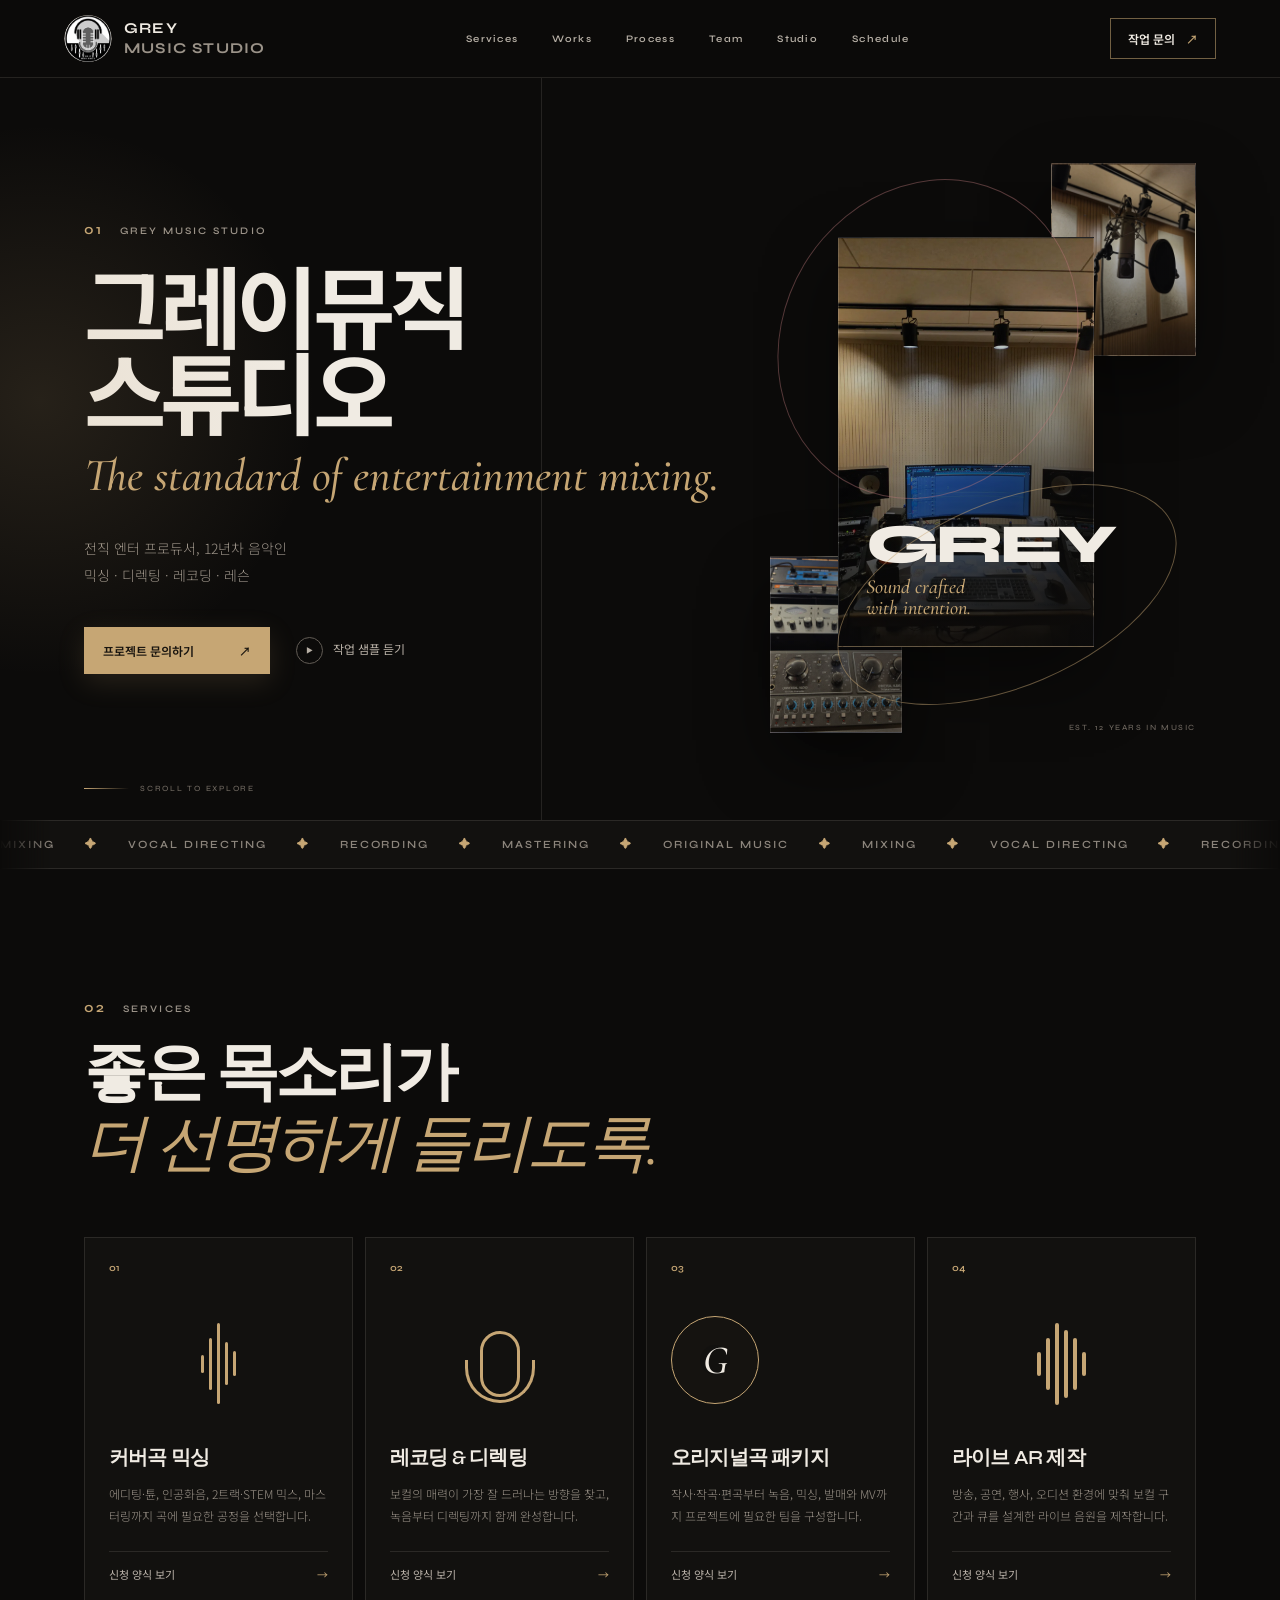
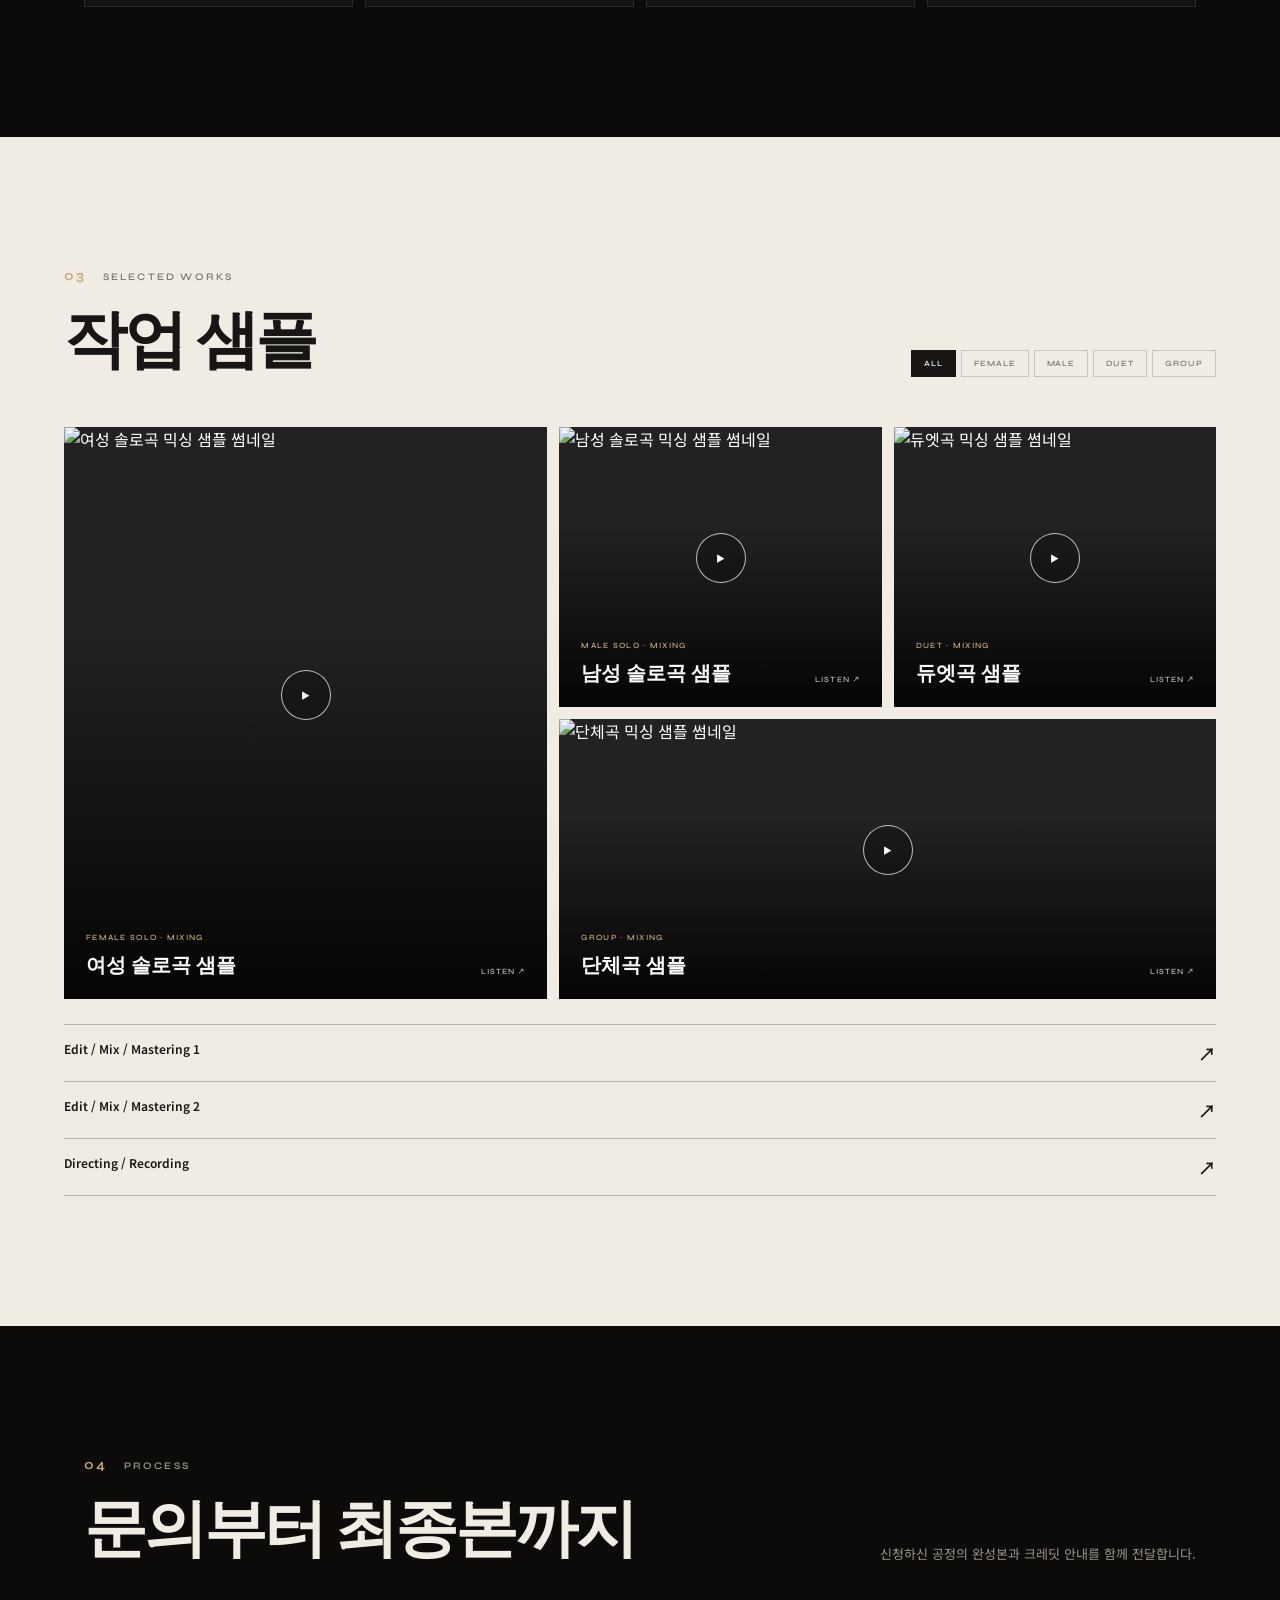
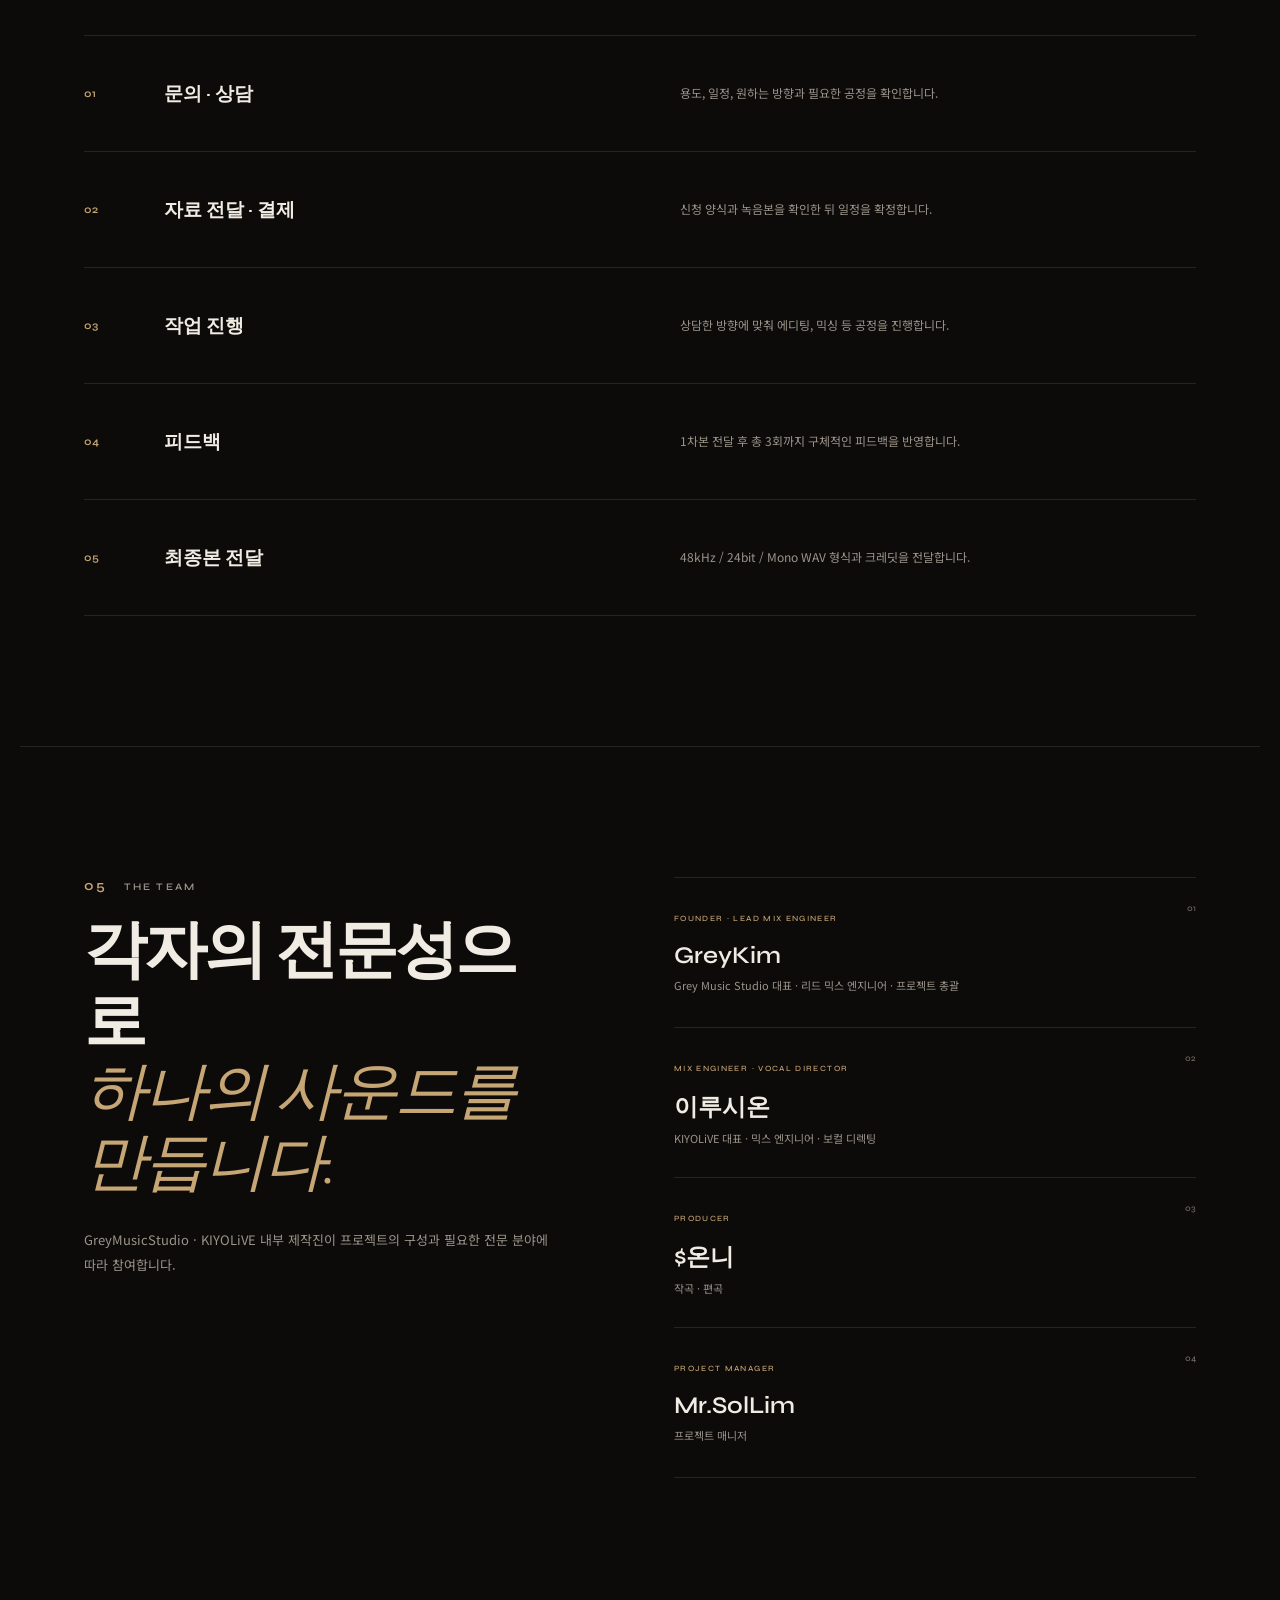
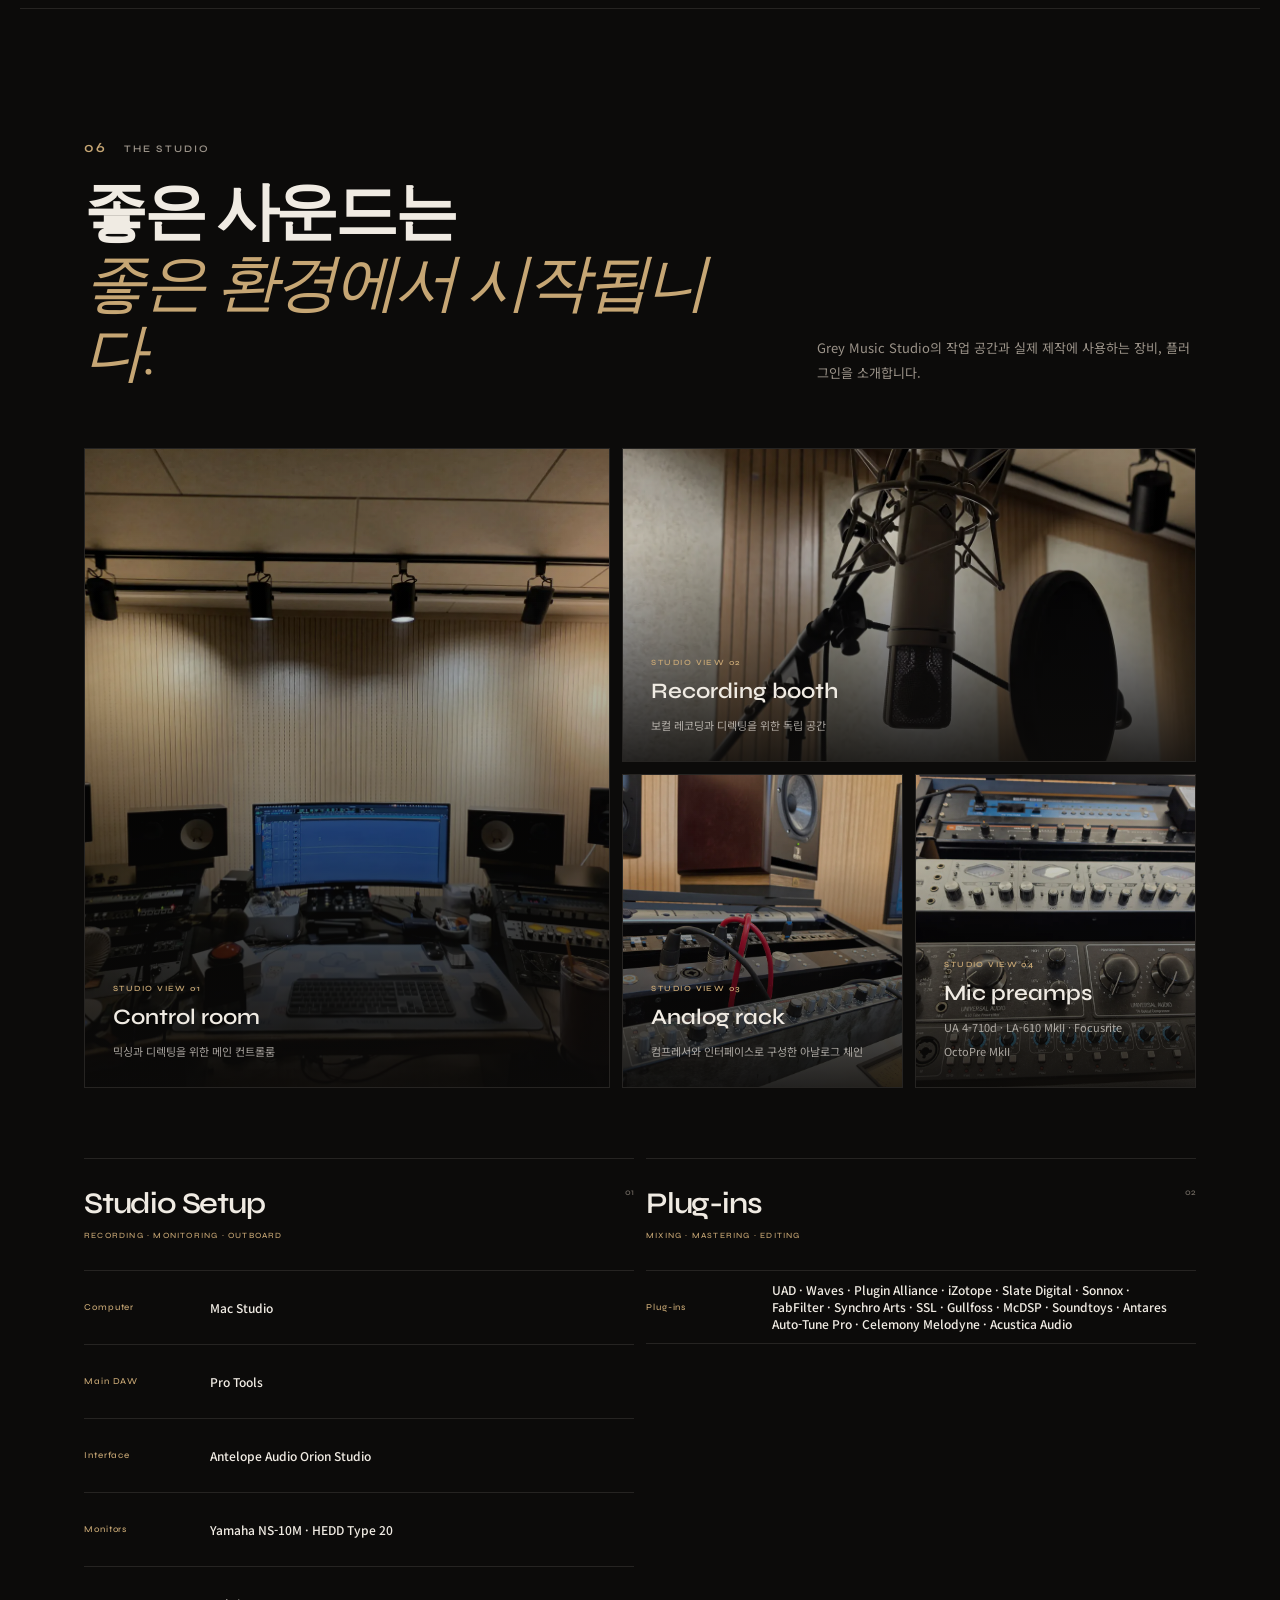
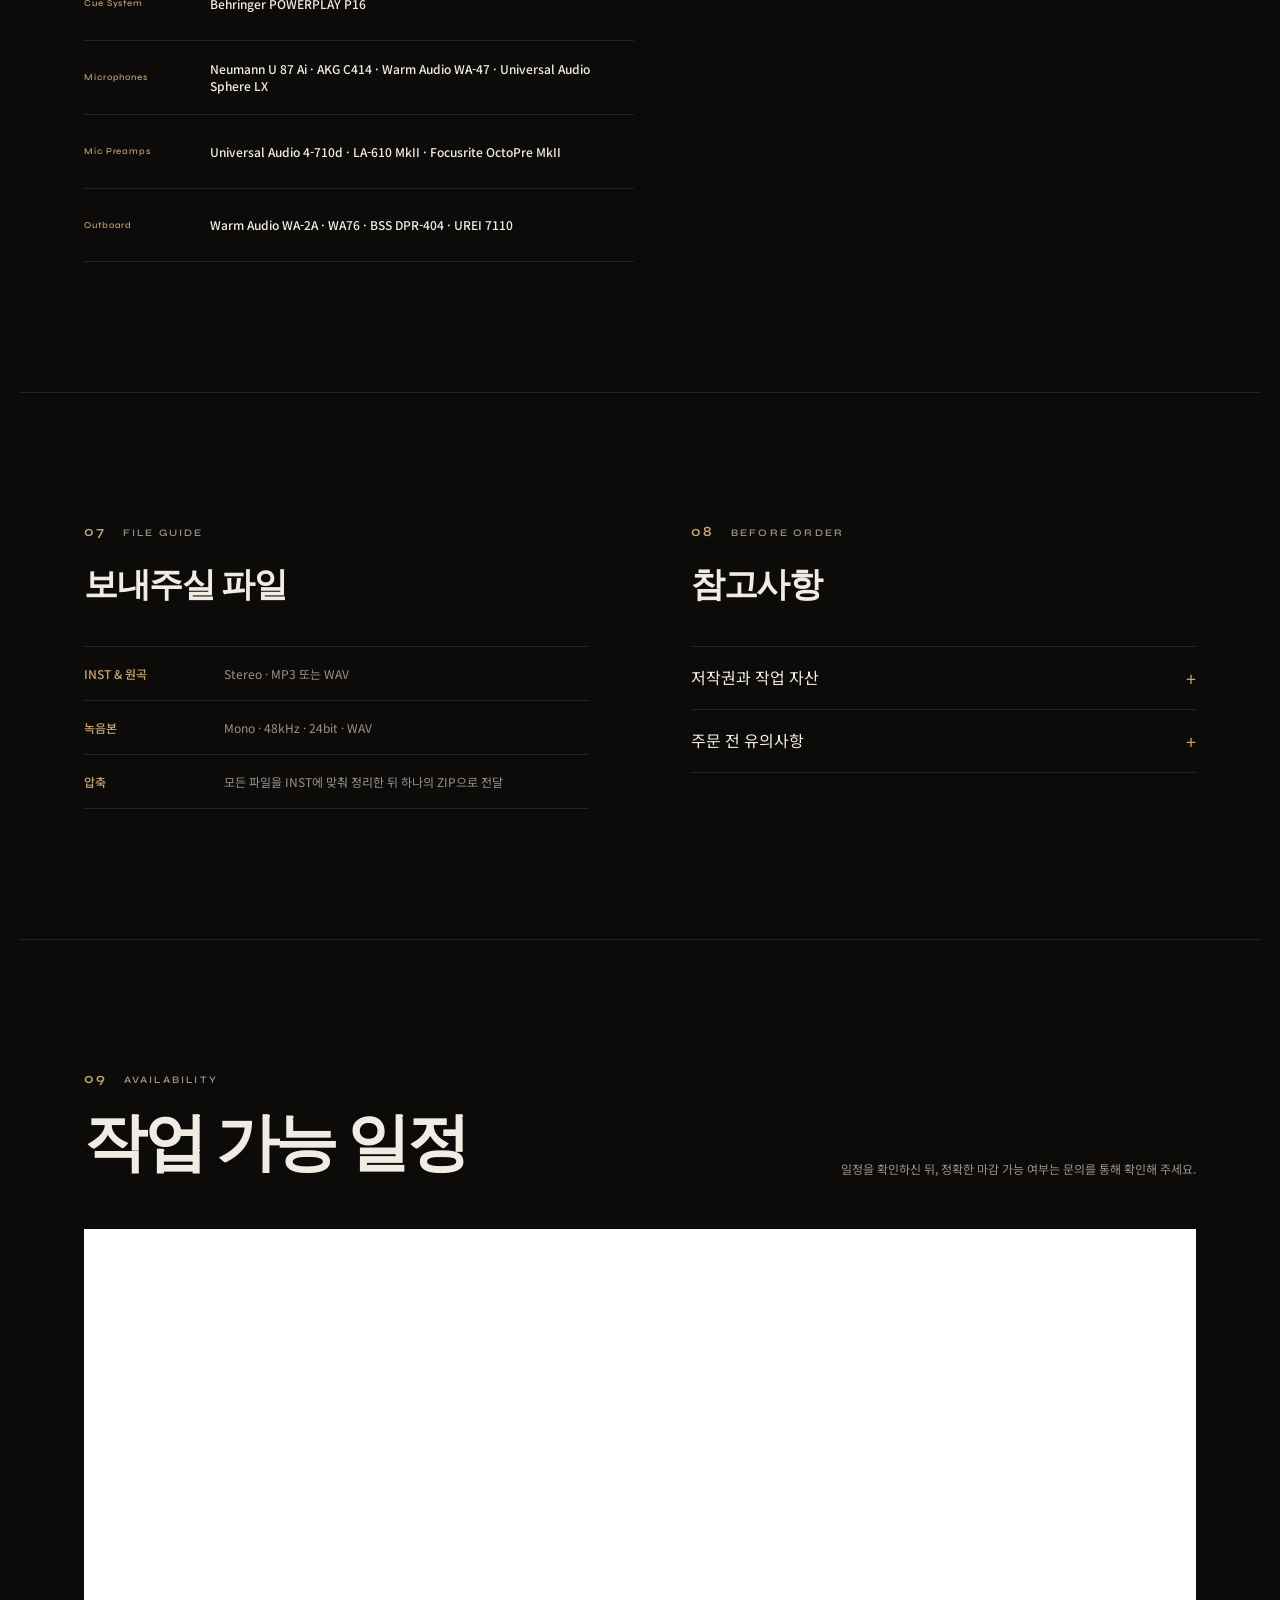
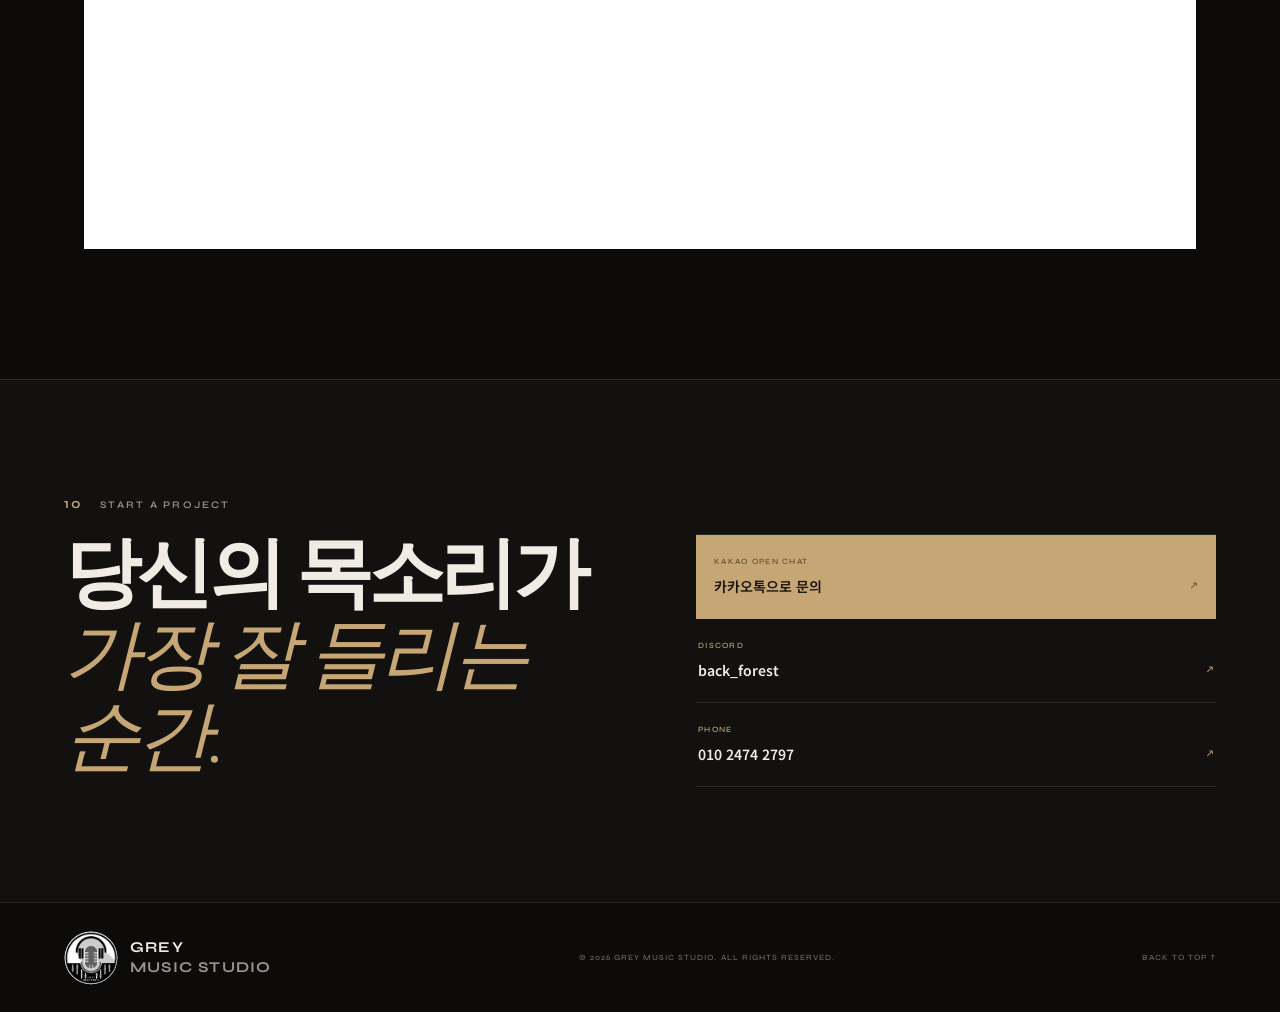
==== commit bafebc7d: "Link Discord profile and phone inquiry" ====
--- a/index.html
+++ b/index.html
@@ -60,7 +60,7 @@
         <a href="#studio">Studio</a>
         <a href="#schedule">Schedule</a>
       </nav>
-      <a class="header-contact" href="https://open.kakao.com/o/sJ9qi2jg" target="_blank" rel="noopener">작업 문의 <span>↗</span></a>
+      <a class="header-contact" href="tel:+821024742797">작업 문의 <span>↗</span></a>
       <button class="menu-toggle" type="button" aria-label="메뉴 열기" aria-expanded="false"><span></span><span></span></button>
     </header>
 
@@ -209,7 +209,7 @@
           <h2>당신의 목소리가<br /><em>가장 잘 들리는 순간.</em></h2>
           <div class="contact-methods">
             <a class="contact-card primary" href="https://open.kakao.com/o/sJ9qi2jg" target="_blank" rel="noopener"><small>KAKAO OPEN CHAT</small><span>카카오톡으로 문의</span><i>↗</i></a>
-            <button class="contact-card" type="button" data-copy-discord><small>DISCORD</small><span>back_forest</span><i data-copy-label>복사</i></button>
+            <a class="contact-card" href="https://discord.com/users/342338919012237323" target="_blank" rel="noopener noreferrer"><small>DISCORD</small><span>back_forest</span><i>↗</i></a>
             <a class="contact-card" href="tel:+821024742797"><small>PHONE</small><span>010 2474 2797</span><i>↗</i></a>
           </div>
         </div>
@@ -222,7 +222,7 @@
       <button class="dialog-close" type="button" aria-label="닫기">×</button>
       <p class="overline">APPLICATION FORM</p><h2 id="form-title"></h2><p class="dialog-lead" id="form-guide">아래 항목을 직접 작성한 뒤, 작성 내용을 복사해 문의 시 함께 보내주세요.</p>
       <form class="application-form" id="application-form" aria-describedby="form-guide" autocomplete="on"><div id="form-content"></div></form>
-      <div class="dialog-actions"><button type="button" id="copy-form">작성 내용 복사하기</button><a href="https://open.kakao.com/o/sJ9qi2jg" target="_blank" rel="noopener">카카오톡 문의 ↗</a><button type="button" class="discord-dialog-button" data-copy-discord>디스코드 <span>back_forest</span> <i data-copy-label>복사</i></button></div>
+      <div class="dialog-actions"><button type="button" id="copy-form">작성 내용 복사하기</button><a href="https://open.kakao.com/o/sJ9qi2jg" target="_blank" rel="noopener">카카오톡 문의 ↗</a><a class="discord-dialog-button" href="https://discord.com/users/342338919012237323" target="_blank" rel="noopener noreferrer">디스코드 <span>back_forest</span> <i>↗</i></a></div>
     </dialog>
     <script src="script.js"></script>
   </body>
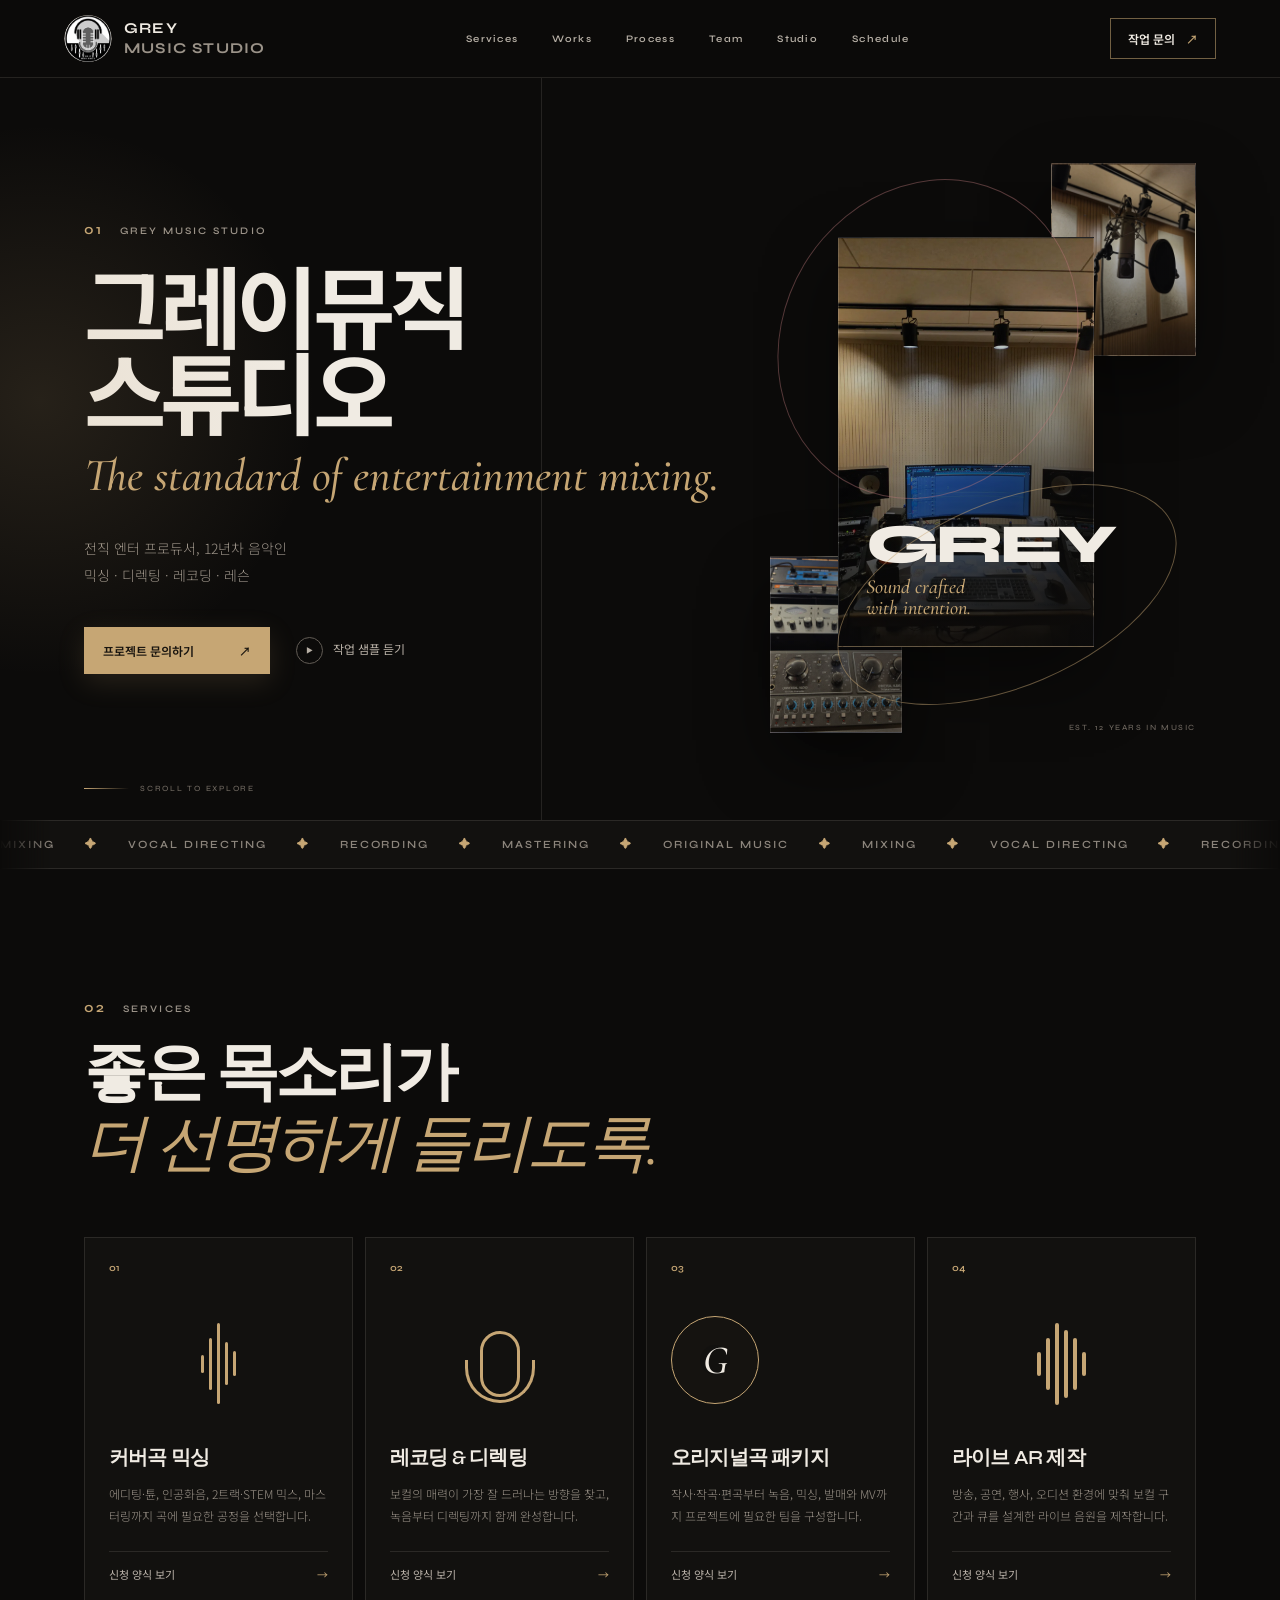
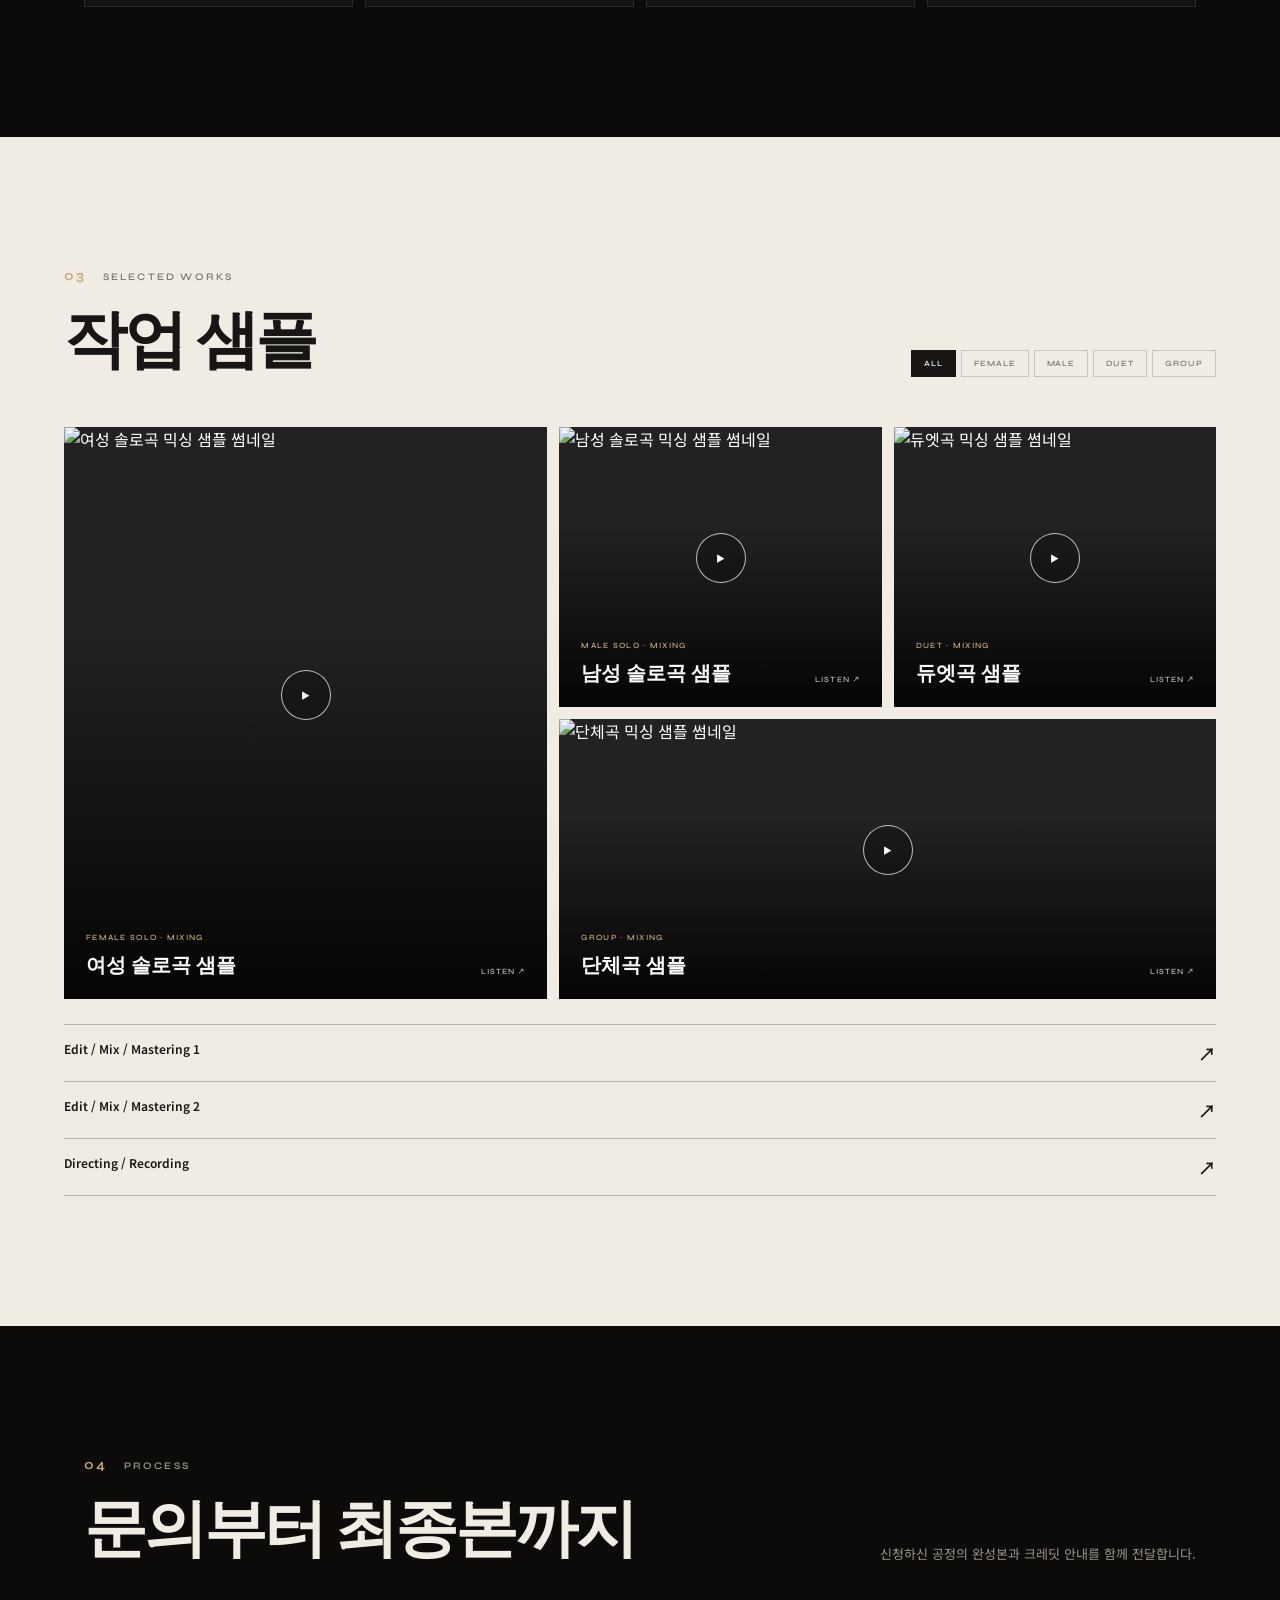
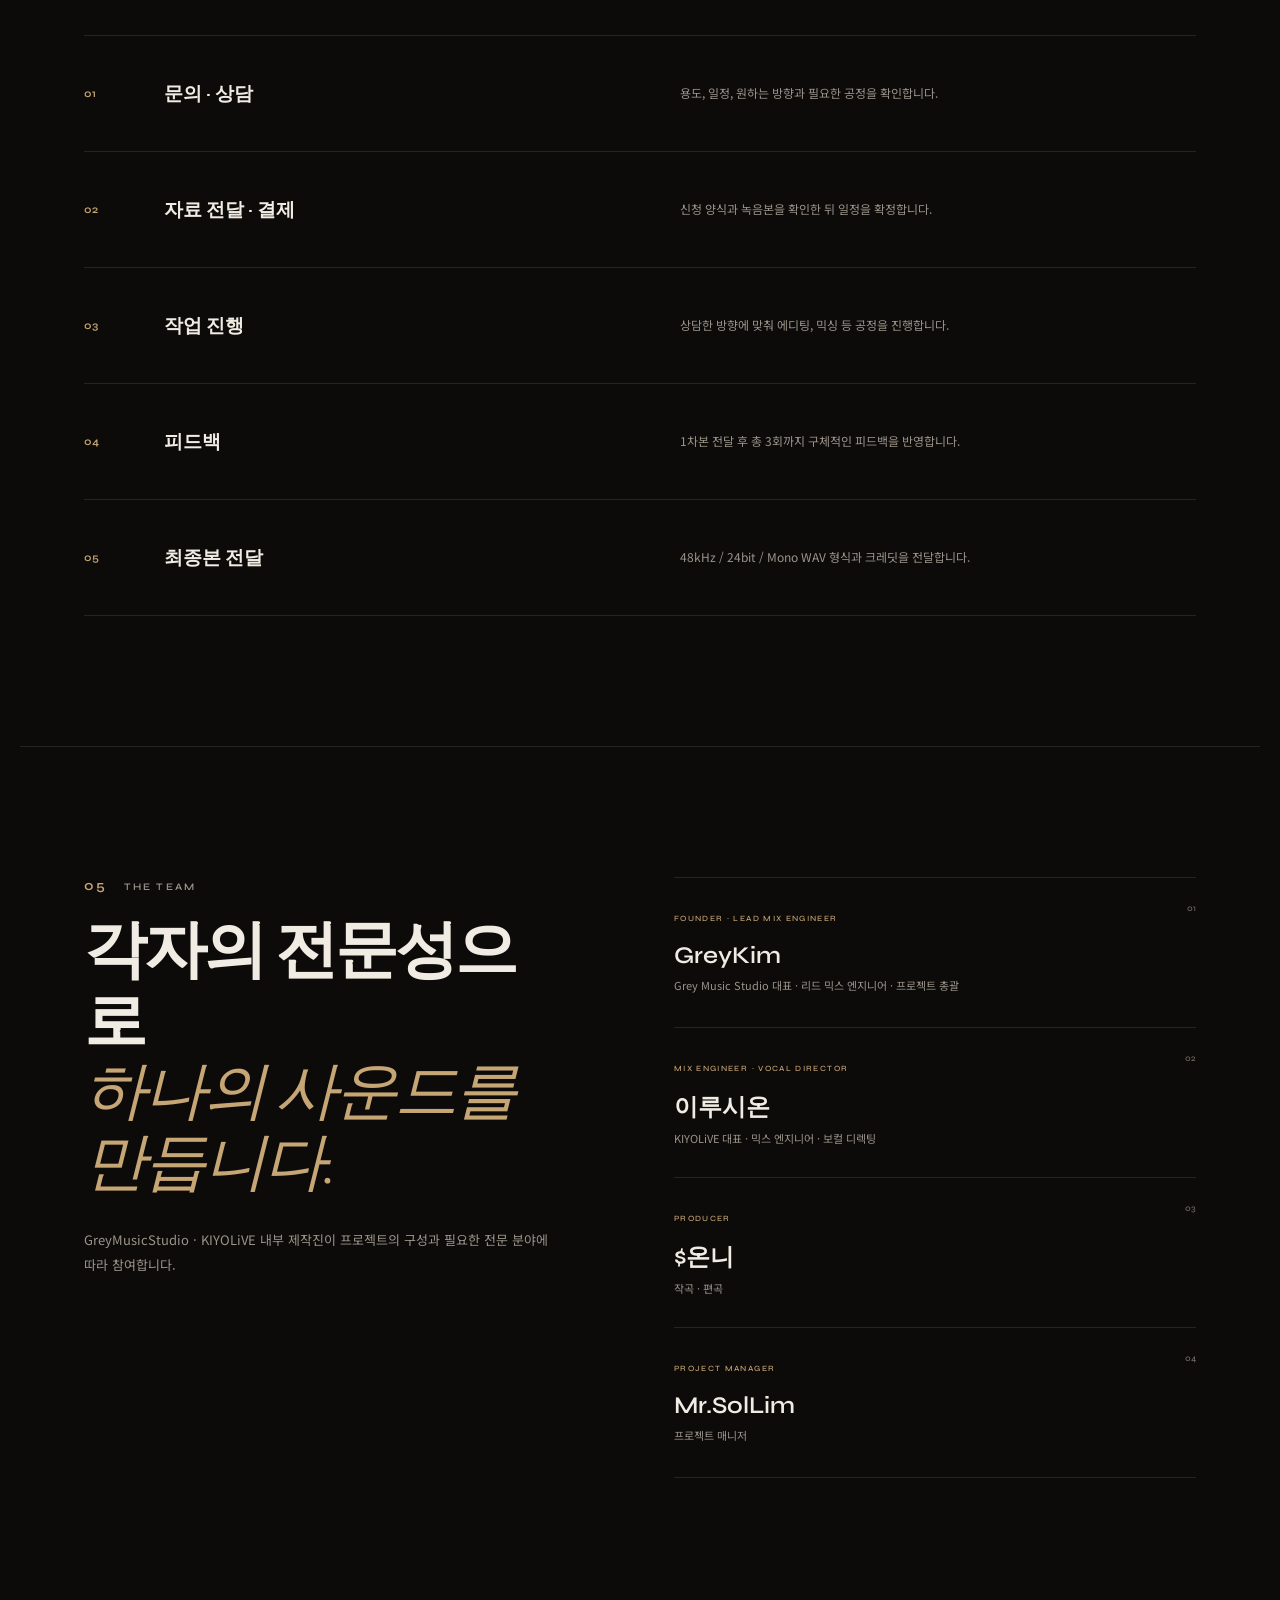
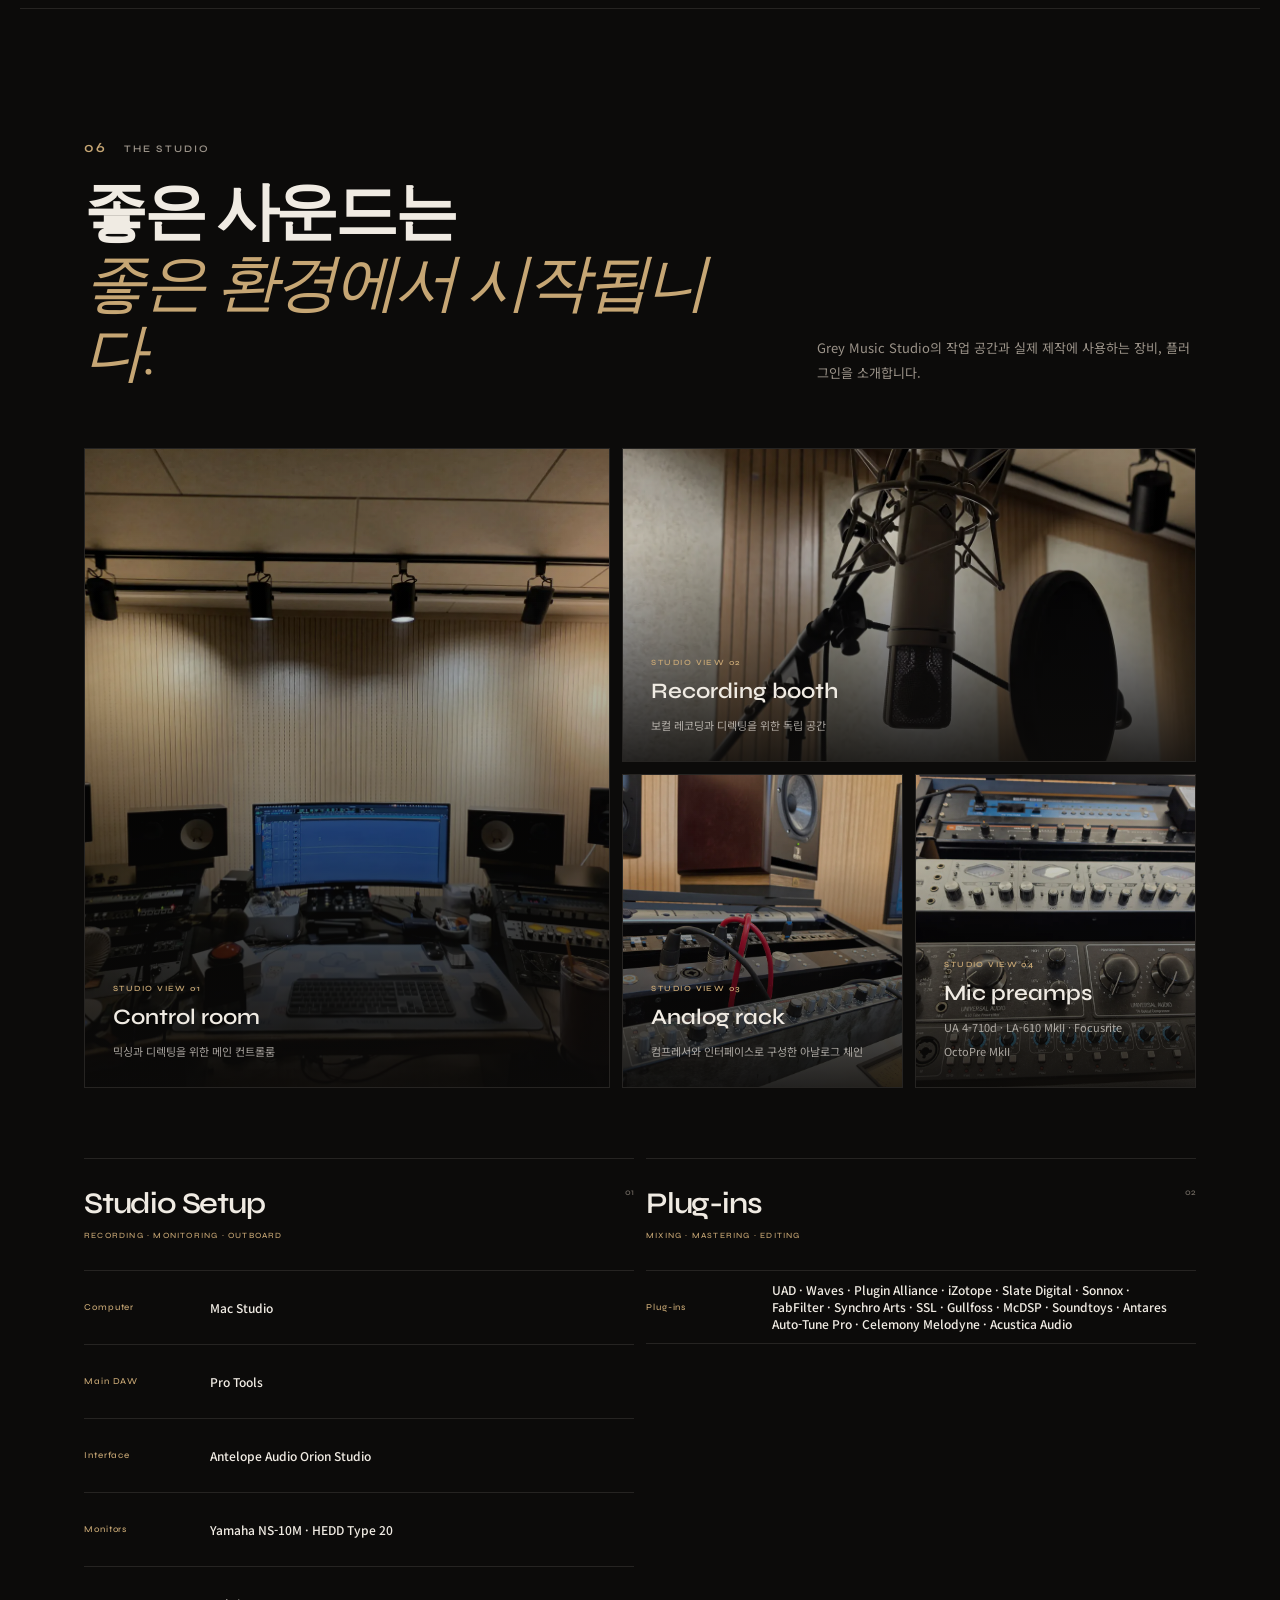
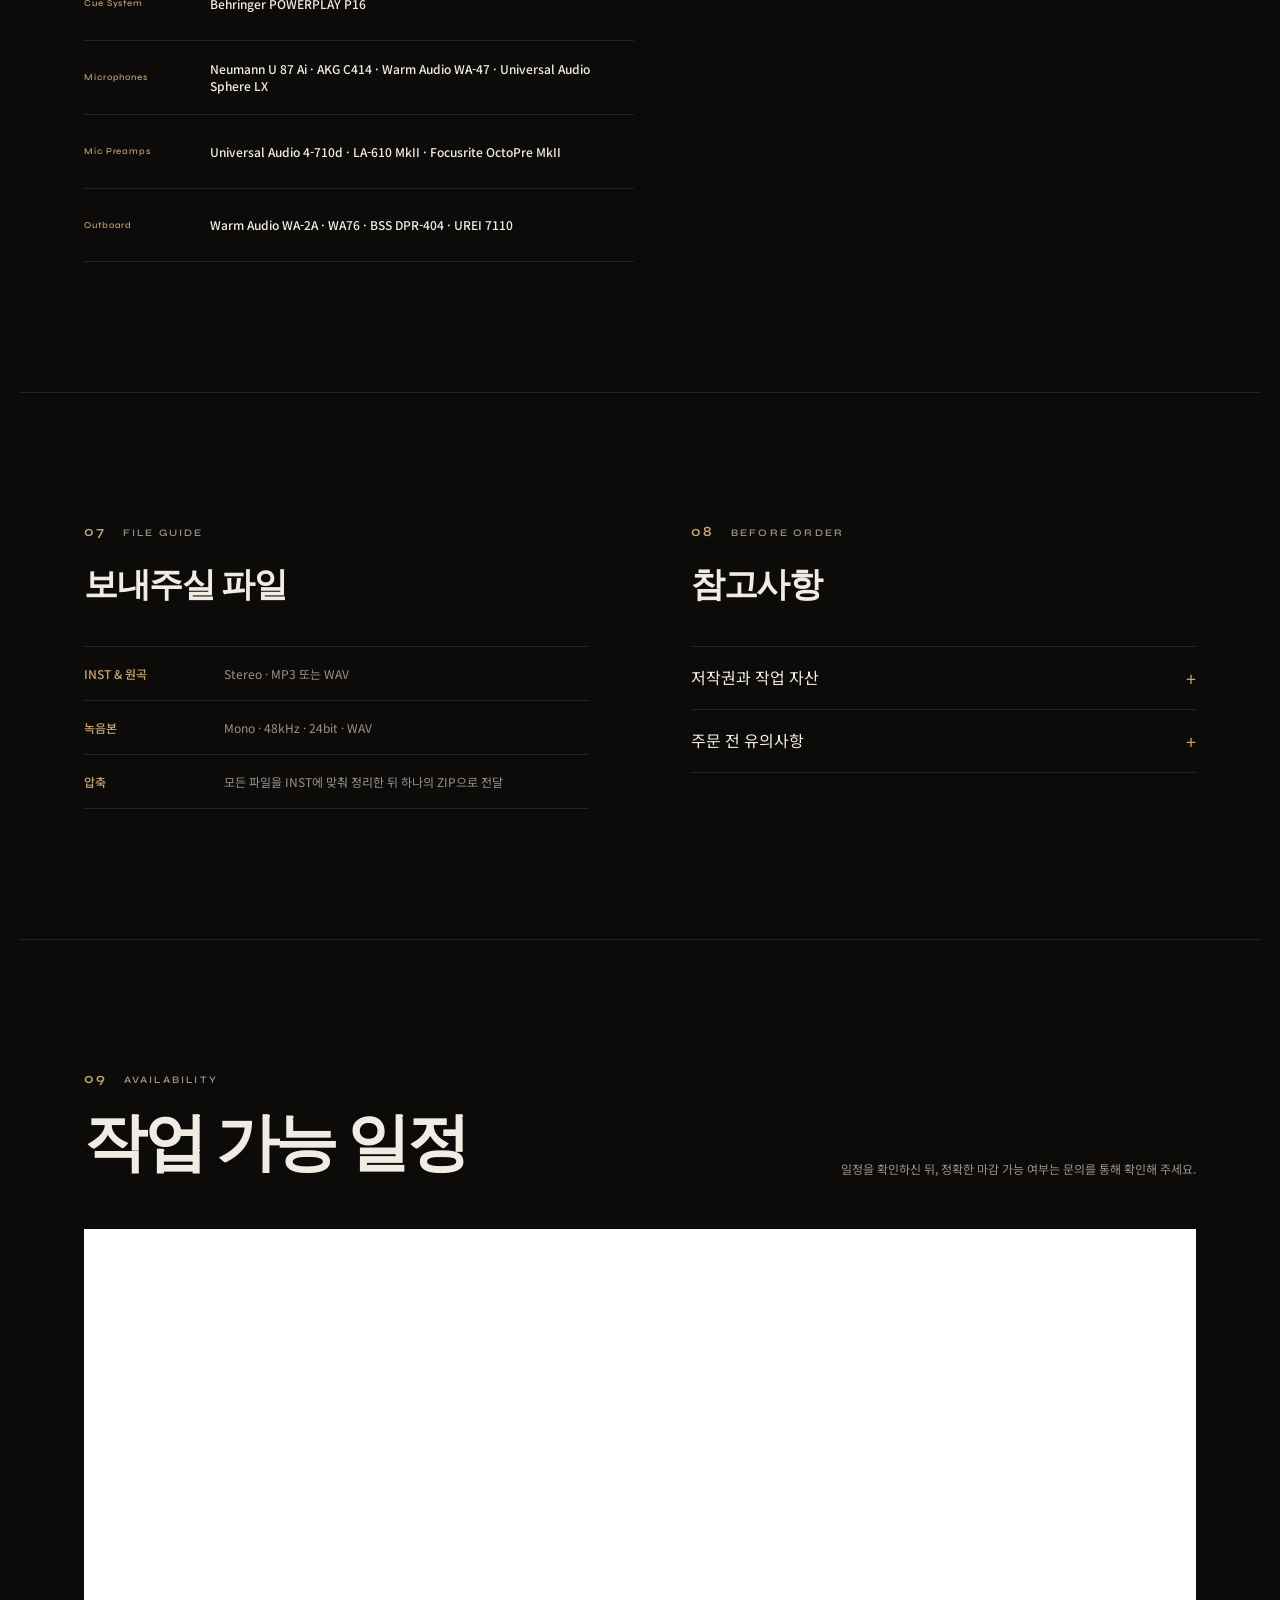
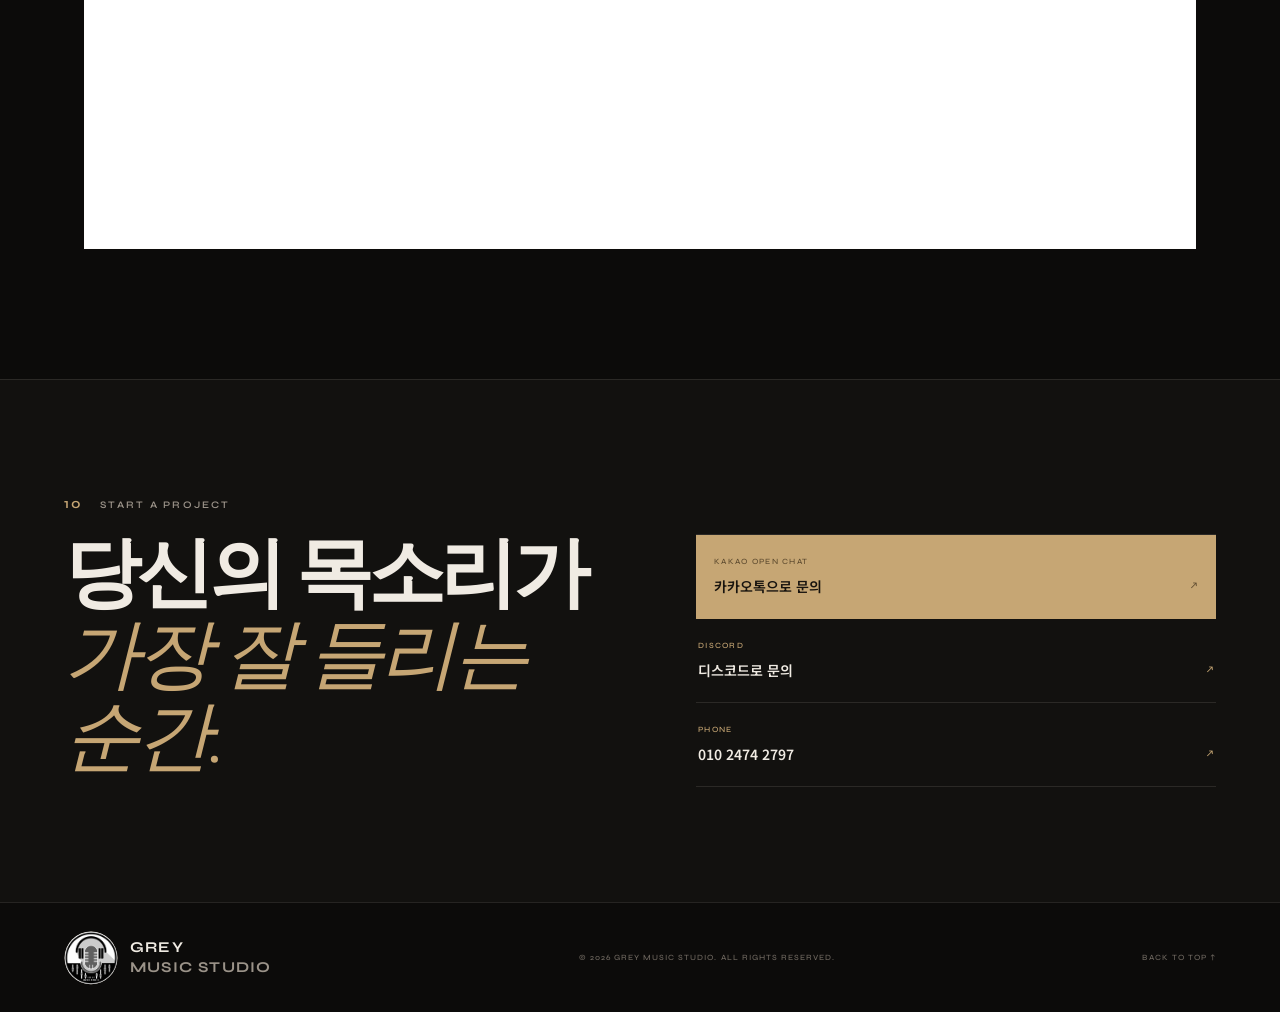
==== commit 64ebc3f6: "Simplify Discord inquiry label" ====
--- a/index.html
+++ b/index.html
@@ -209,7 +209,7 @@
           <h2>당신의 목소리가<br /><em>가장 잘 들리는 순간.</em></h2>
           <div class="contact-methods">
             <a class="contact-card primary" href="https://open.kakao.com/o/sJ9qi2jg" target="_blank" rel="noopener"><small>KAKAO OPEN CHAT</small><span>카카오톡으로 문의</span><i>↗</i></a>
-            <a class="contact-card" href="https://discord.com/users/342338919012237323" target="_blank" rel="noopener noreferrer"><small>DISCORD</small><span>back_forest</span><i>↗</i></a>
+            <a class="contact-card" href="https://discord.com/users/342338919012237323" target="_blank" rel="noopener noreferrer"><small>DISCORD</small><span>디스코드로 문의</span><i>↗</i></a>
             <a class="contact-card" href="tel:+821024742797"><small>PHONE</small><span>010 2474 2797</span><i>↗</i></a>
           </div>
         </div>
@@ -222,7 +222,7 @@
       <button class="dialog-close" type="button" aria-label="닫기">×</button>
       <p class="overline">APPLICATION FORM</p><h2 id="form-title"></h2><p class="dialog-lead" id="form-guide">아래 항목을 직접 작성한 뒤, 작성 내용을 복사해 문의 시 함께 보내주세요.</p>
       <form class="application-form" id="application-form" aria-describedby="form-guide" autocomplete="on"><div id="form-content"></div></form>
-      <div class="dialog-actions"><button type="button" id="copy-form">작성 내용 복사하기</button><a href="https://open.kakao.com/o/sJ9qi2jg" target="_blank" rel="noopener">카카오톡 문의 ↗</a><a class="discord-dialog-button" href="https://discord.com/users/342338919012237323" target="_blank" rel="noopener noreferrer">디스코드 <span>back_forest</span> <i>↗</i></a></div>
+      <div class="dialog-actions"><button type="button" id="copy-form">작성 내용 복사하기</button><a href="https://open.kakao.com/o/sJ9qi2jg" target="_blank" rel="noopener">카카오톡 문의 ↗</a><a class="discord-dialog-button" href="https://discord.com/users/342338919012237323" target="_blank" rel="noopener noreferrer">디스코드로 문의 <i>↗</i></a></div>
     </dialog>
     <script src="script.js"></script>
   </body>
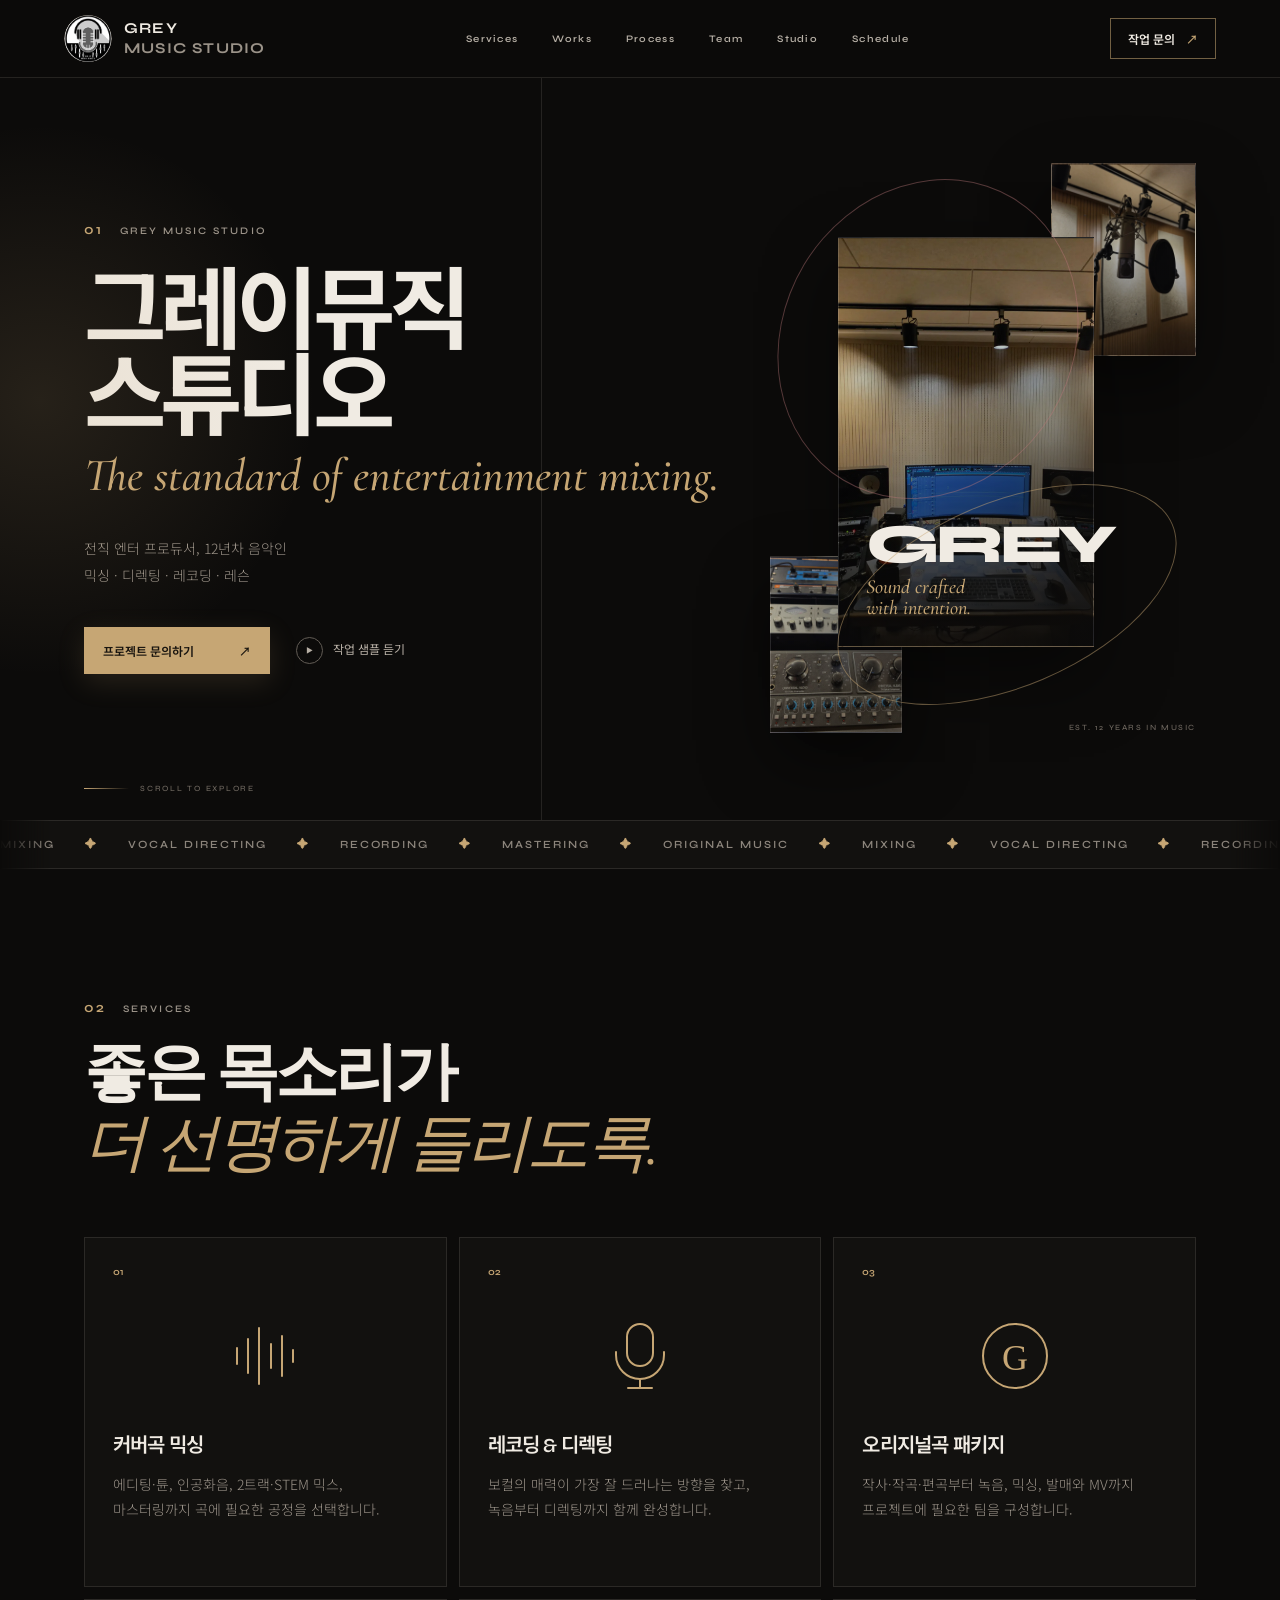
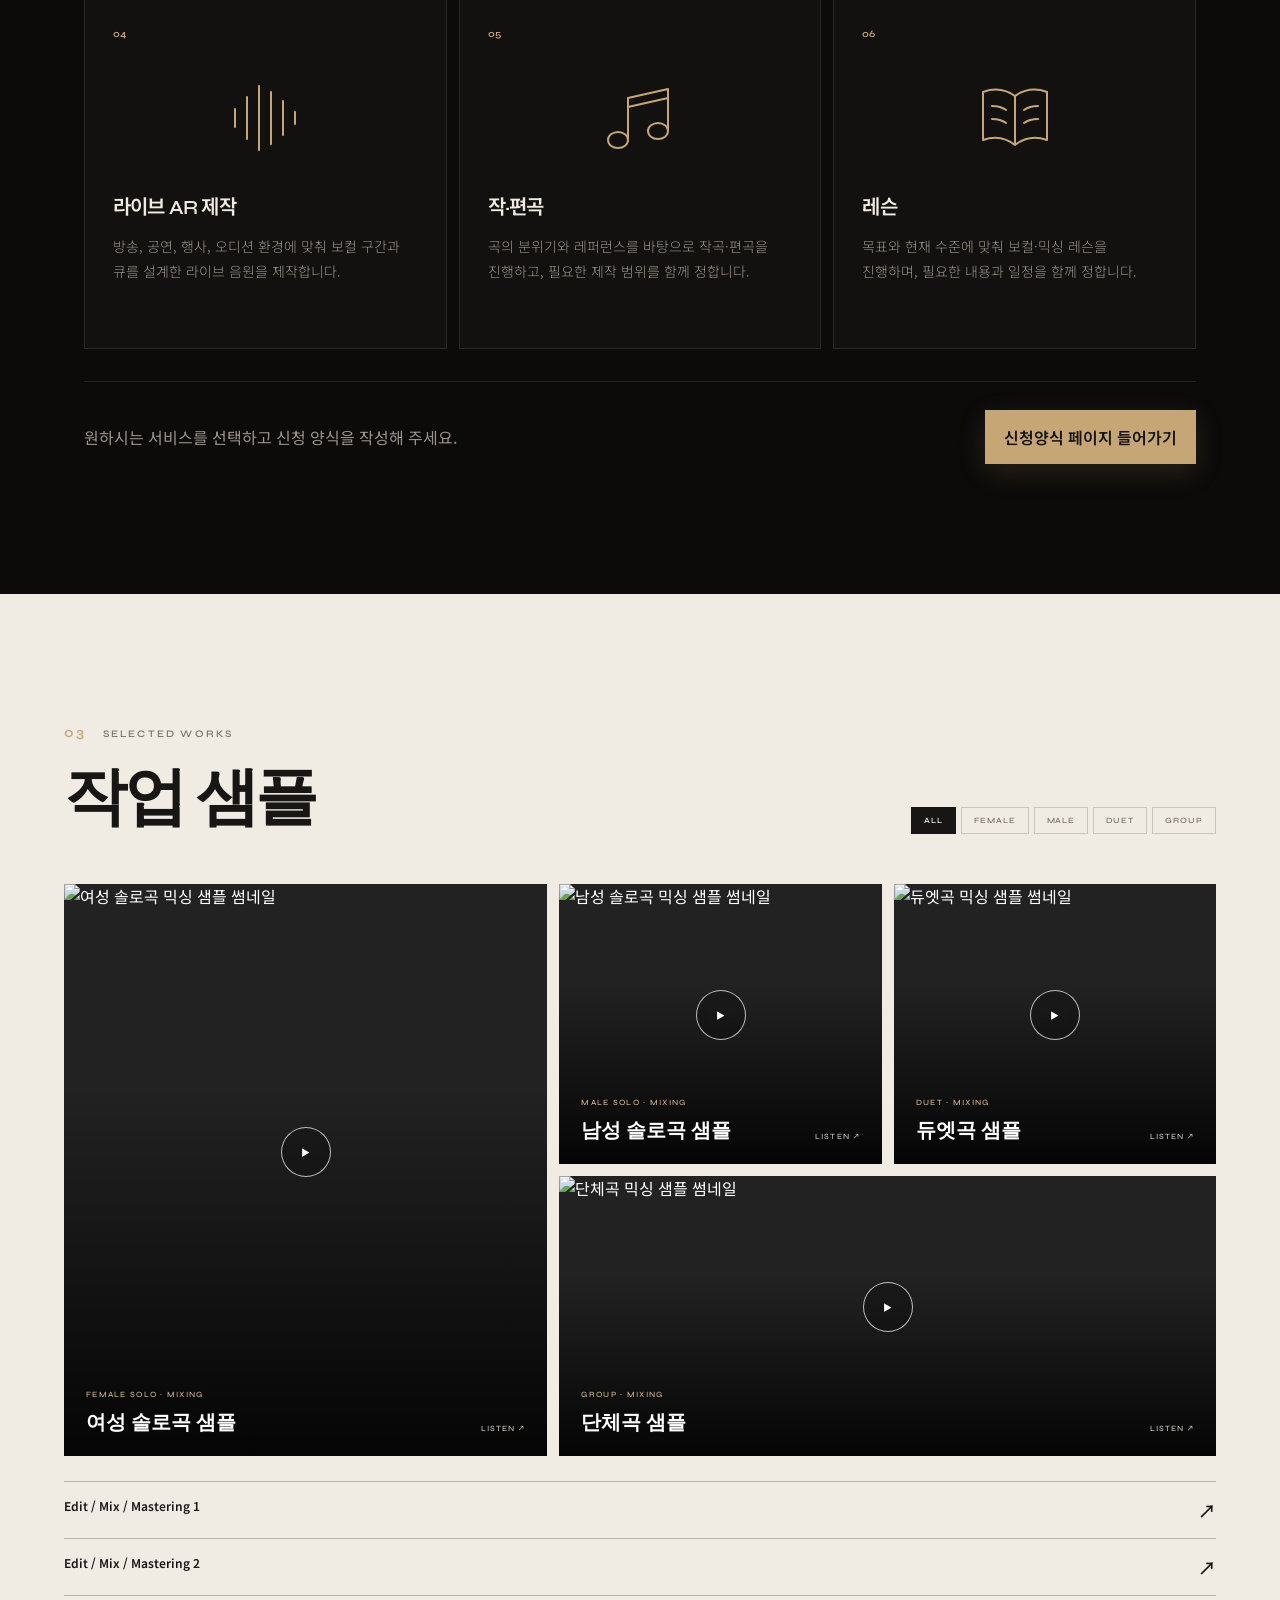
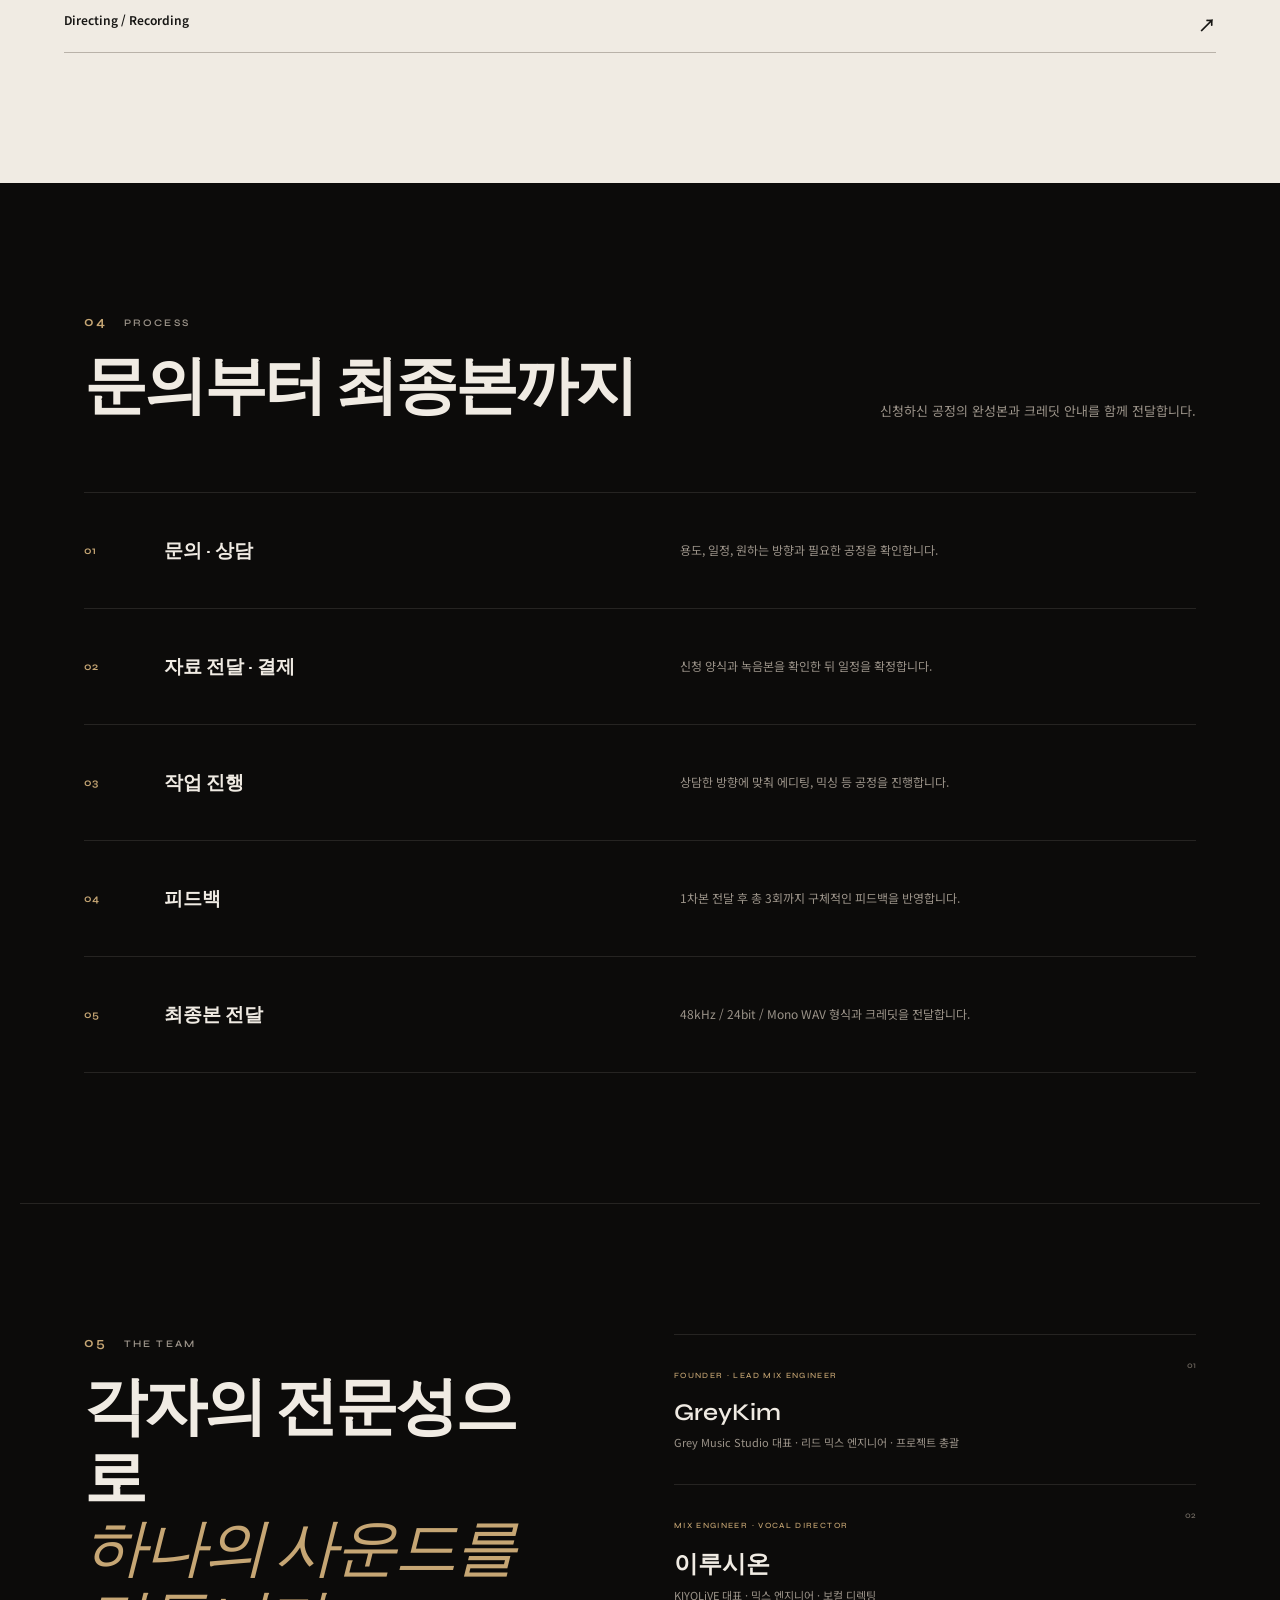
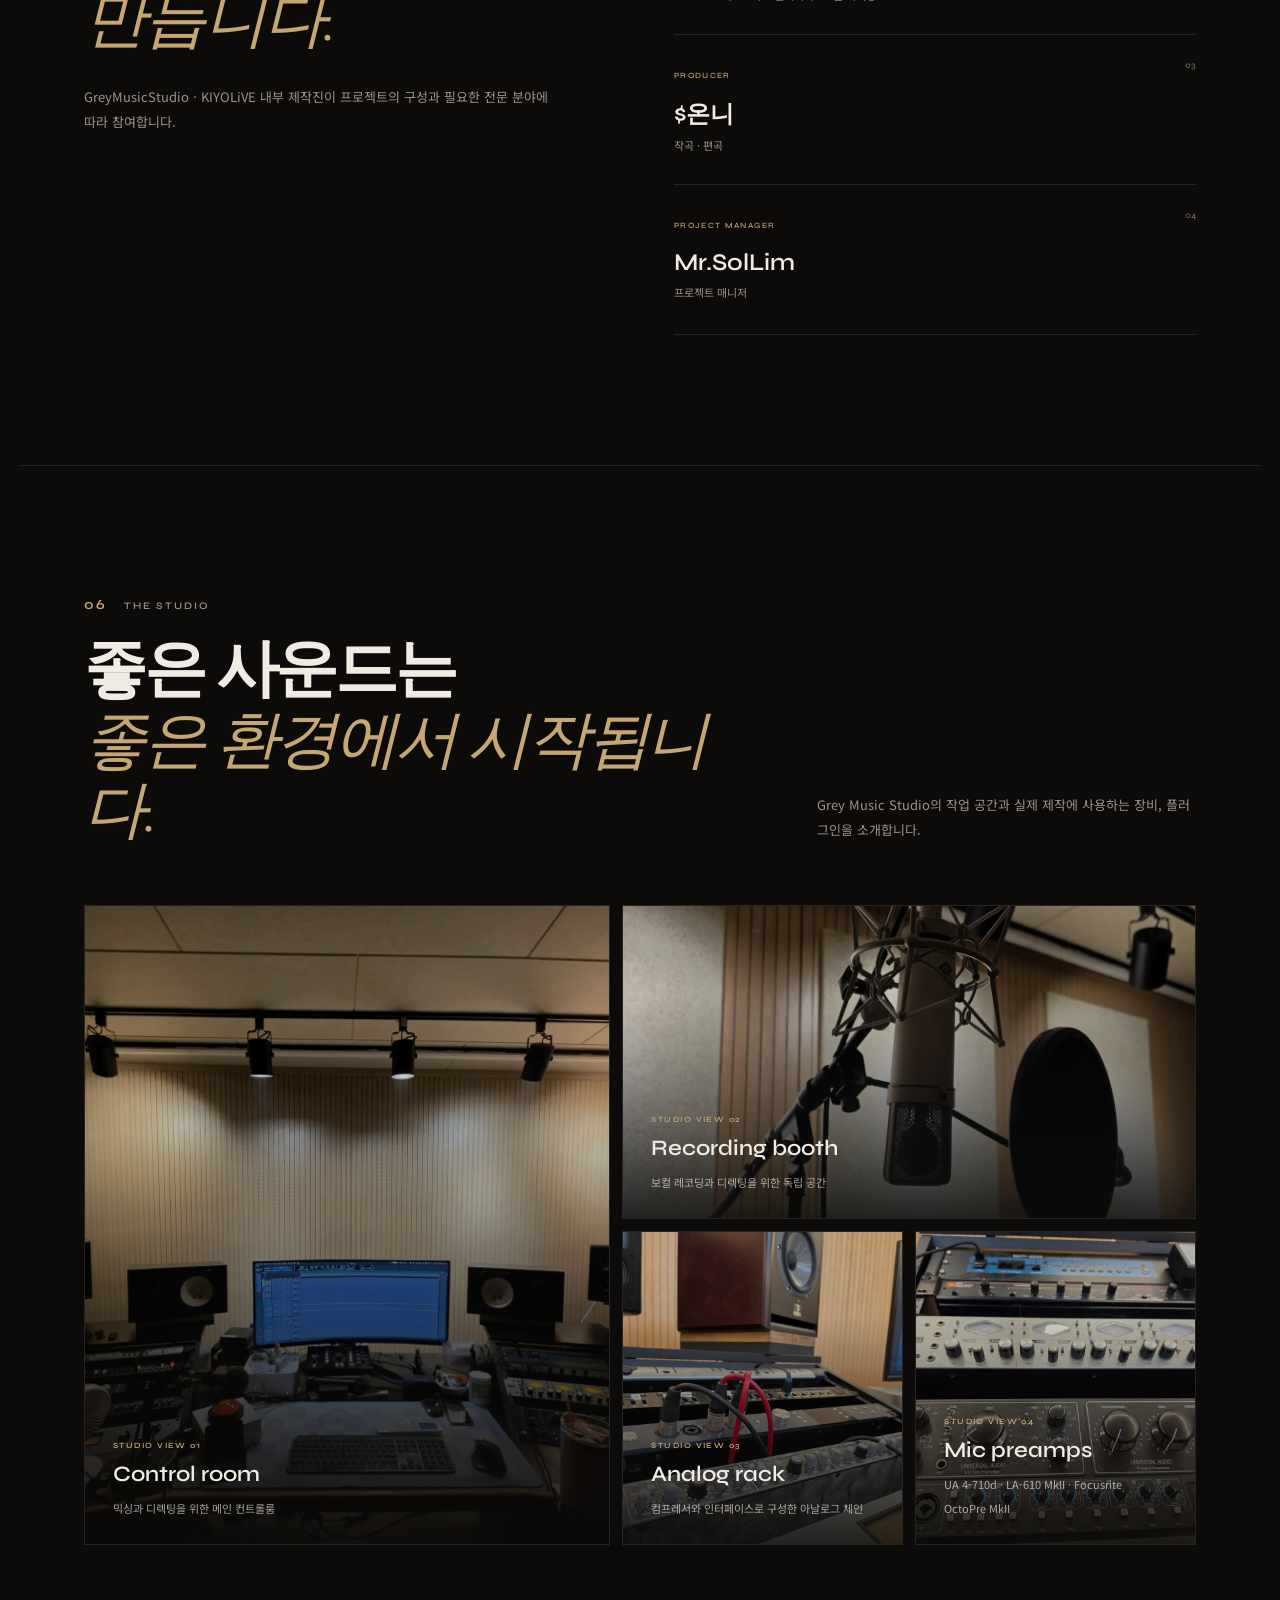
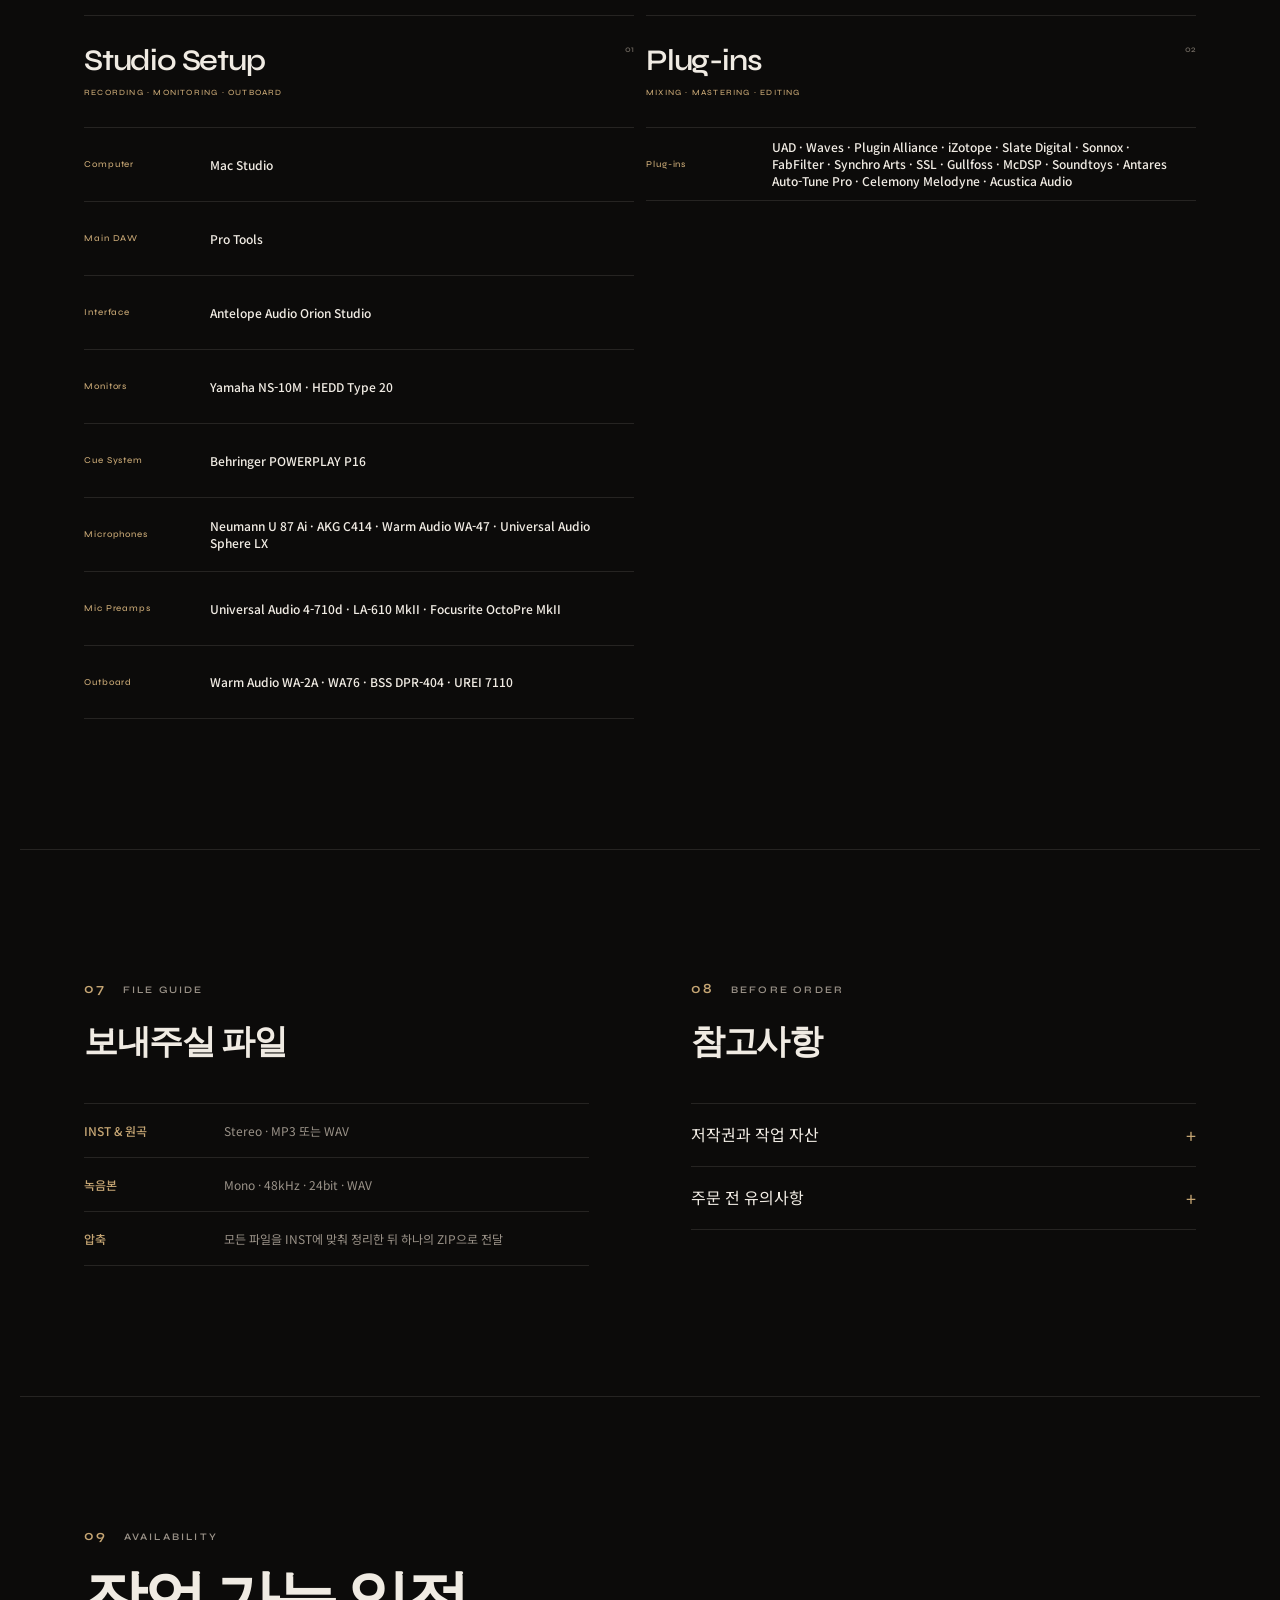
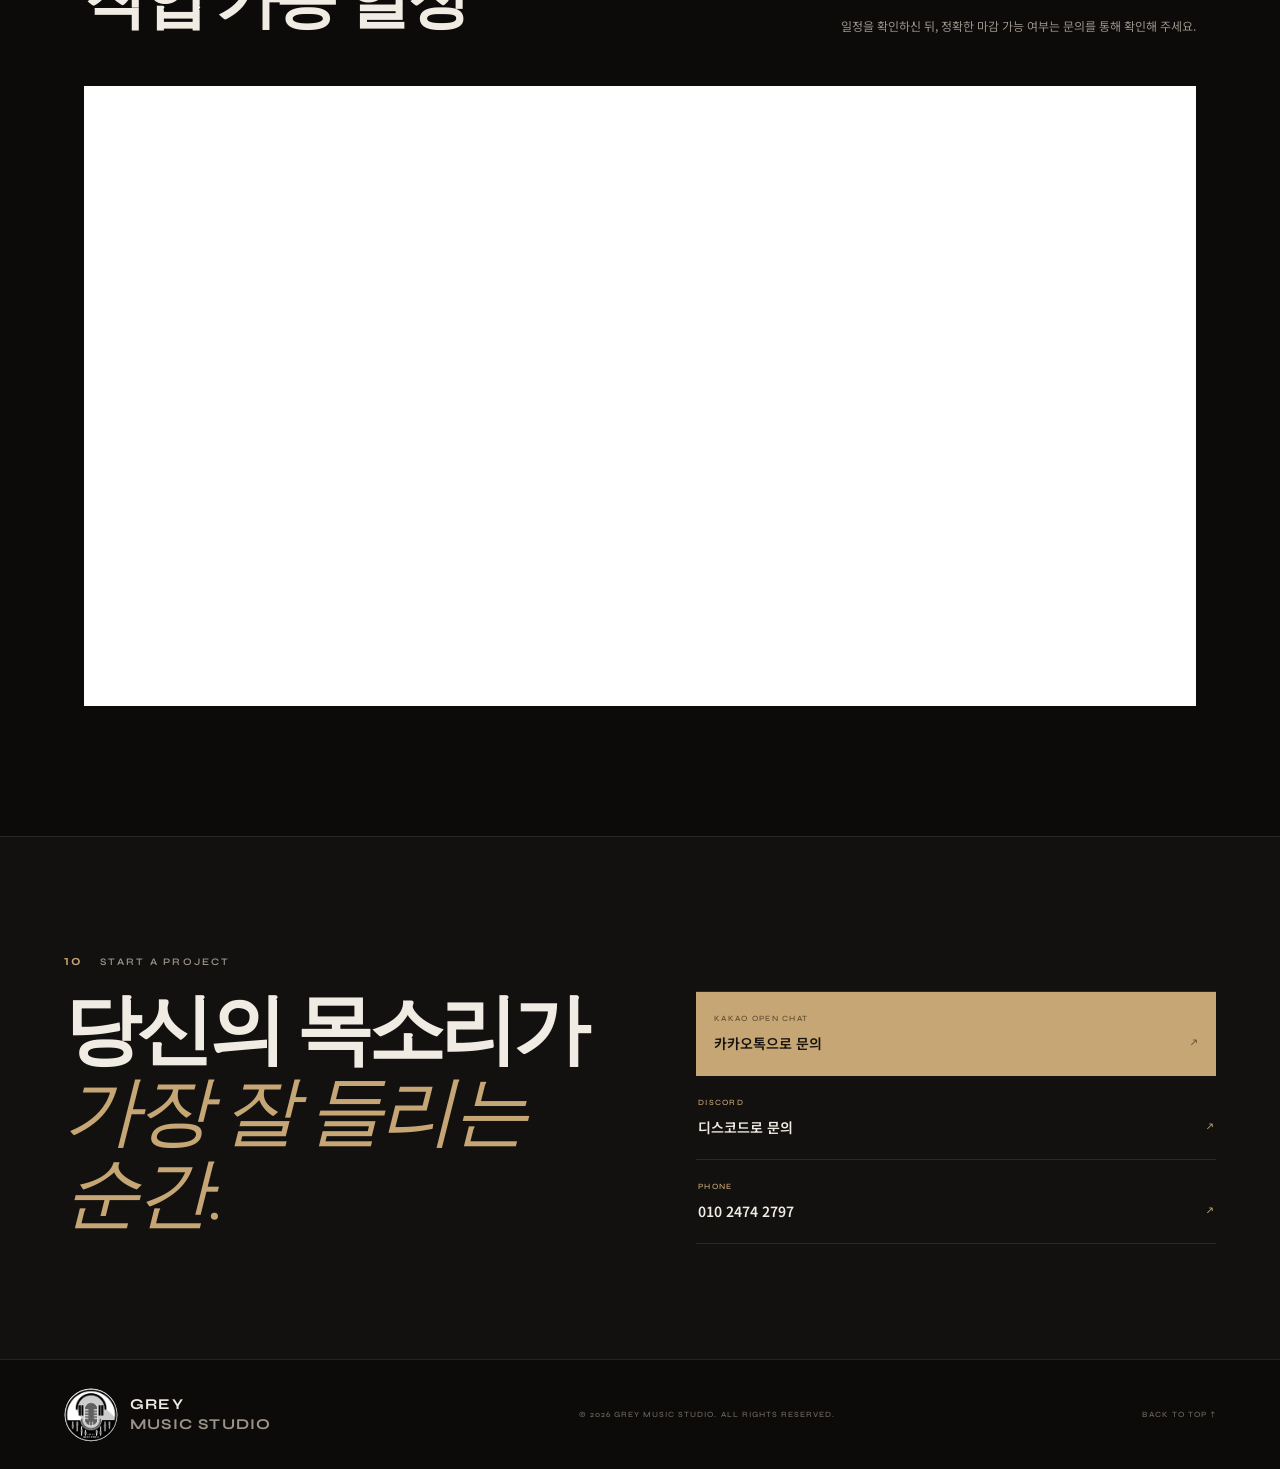
==== commit bf09a07c: "1" ====
--- a/index.html
+++ b/index.html
@@ -60,7 +60,7 @@
         <a href="#studio">Studio</a>
         <a href="#schedule">Schedule</a>
       </nav>
-      <a class="header-contact" href="tel:+821024742797">작업 문의 <span>↗</span></a>
+      <button class="header-contact" type="button" data-contact-open aria-haspopup="dialog" aria-controls="contact-dialog">작업 문의 <span>↗</span></button>
       <button class="menu-toggle" type="button" aria-label="메뉴 열기" aria-expanded="false"><span></span><span></span></button>
     </header>
 
@@ -73,7 +73,7 @@
           <p class="hero-script">The standard of entertainment mixing.</p>
           <p class="hero-description">전직 엔터 프로듀서, 12년차 음악인<br />믹싱 · 디렉팅 · 레코딩 · 레슨</p>
           <div class="hero-actions">
-            <a class="button gold" href="https://open.kakao.com/o/sJ9qi2jg" target="_blank" rel="noopener">프로젝트 문의하기 <span>↗</span></a>
+            <button class="button gold" type="button" data-contact-open aria-haspopup="dialog" aria-controls="contact-dialog">프로젝트 문의하기 <span>↗</span></button>
             <a class="text-button" href="#works"><i>▶</i> 작업 샘플 듣기</a>
           </div>
         </div>
@@ -101,10 +101,16 @@
       <section class="services section-pad" id="services">
         <div class="section-title reveal"><p class="overline"><span>02</span> SERVICES</p><h2>좋은 목소리가<br /><em>더 선명하게 들리도록.</em></h2></div>
         <div class="service-grid">
-          <article class="service-card reveal"><span class="service-no">01</span><div class="service-wave"><i></i><i></i><i></i><i></i><i></i></div><h3>커버곡 믹싱</h3><p>에디팅·튠, 인공화음, 2트랙·STEM 믹스, 마스터링까지 곡에 필요한 공정을 선택합니다.</p><button type="button" data-form="cover">신청 양식 보기 <span>→</span></button></article>
-          <article class="service-card reveal"><span class="service-no">02</span><div class="service-icon mic"></div><h3>레코딩 & 디렉팅</h3><p>보컬의 매력이 가장 잘 드러나는 방향을 찾고, 녹음부터 디렉팅까지 함께 완성합니다.</p><button type="button" data-form="recording">신청 양식 보기 <span>→</span></button></article>
-          <article class="service-card reveal"><span class="service-no">03</span><div class="service-icon disc">G</div><h3>오리지널곡 패키지</h3><p>작사·작곡·편곡부터 녹음, 믹싱, 발매와 MV까지 프로젝트에 필요한 팀을 구성합니다.</p><button type="button" data-form="original">신청 양식 보기 <span>→</span></button></article>
-          <article class="service-card reveal"><span class="service-no">04</span><div class="service-icon live"><i></i><i></i><i></i><i></i><i></i><i></i></div><h3>라이브 AR 제작</h3><p>방송, 공연, 행사, 오디션 환경에 맞춰 보컬 구간과 큐를 설계한 라이브 음원을 제작합니다.</p><button type="button" data-form="live">신청 양식 보기 <span>→</span></button></article>
+          <article class="service-card reveal"><span class="service-no">01</span><div class="service-icon" aria-hidden="true"><svg viewBox="0 0 80 80" width="80" height="80" fill="none" stroke="currentColor" stroke-width="2" stroke-linecap="round" stroke-linejoin="round"><path d="M12 32v16m11-25v34m11-45v56m12-40v24m11-32v40m11-26v12"/></svg></div><h3>커버곡 믹싱</h3><p>에디팅·튠, 인공화음, 2트랙·STEM 믹스, 마스터링까지 곡에 필요한 공정을 선택합니다.</p></article>
+          <article class="service-card reveal"><span class="service-no">02</span><div class="service-icon" aria-hidden="true"><svg viewBox="0 0 80 80" width="80" height="80" fill="none" stroke="currentColor" stroke-width="2" stroke-linecap="round" stroke-linejoin="round"><rect x="27" y="8" width="26" height="42" rx="13"/><path d="M16 36v3a24 24 0 0 0 48 0v-3M40 63v9M28 72h24"/></svg></div><h3>레코딩 & 디렉팅</h3><p>보컬의 매력이 가장 잘 드러나는 방향을 찾고, 녹음부터 디렉팅까지 함께 완성합니다.</p></article>
+          <article class="service-card reveal"><span class="service-no">03</span><div class="service-icon" aria-hidden="true"><svg viewBox="0 0 80 80" width="80" height="80" fill="none" stroke="currentColor" stroke-width="2" stroke-linecap="round" stroke-linejoin="round"><circle cx="40" cy="40" r="32"/><text x="40" y="42" dy=".32em" text-anchor="middle" fill="currentColor" stroke="none" font-family="Georgia,serif" font-size="36">G</text></svg></div><h3>오리지널곡 패키지</h3><p>작사·작곡·편곡부터 녹음, 믹싱, 발매와 MV까지 프로젝트에 필요한 팀을 구성합니다.</p></article>
+          <article class="service-card reveal"><span class="service-no">04</span><div class="service-icon" aria-hidden="true"><svg viewBox="0 0 80 80" width="80" height="80" fill="none" stroke="currentColor" stroke-width="2" stroke-linecap="round" stroke-linejoin="round"><path d="M10 31v18m12-30v42m12-53v64m12-58v52m12-43v34m12-23v12"/></svg></div><h3>라이브 AR 제작</h3><p>방송, 공연, 행사, 오디션 환경에 맞춰 보컬 구간과 큐를 설계한 라이브 음원을 제작합니다.</p></article>
+          <article class="service-card reveal"><span class="service-no">05</span><div class="service-icon" aria-hidden="true"><svg viewBox="0 0 80 80" width="80" height="80" fill="none" stroke="currentColor" stroke-width="2" stroke-linecap="round" stroke-linejoin="round"><path d="M28 62V20l40-9v42M28 29l40-9"/><ellipse cx="18" cy="62" rx="10" ry="8"/><ellipse cx="58" cy="53" rx="10" ry="8"/></svg></div><h3>작·편곡</h3><p>곡의 분위기와 레퍼런스를 바탕으로 작곡·편곡을 진행하고, 필요한 제작 범위를 함께 정합니다.</p></article>
+          <article class="service-card reveal"><span class="service-no">06</span><div class="service-icon" aria-hidden="true"><svg viewBox="0 0 80 80" width="80" height="80" fill="none" stroke="currentColor" stroke-width="2" stroke-linecap="round" stroke-linejoin="round"><path d="M40 18c-10-7-21-8-32-4v48c11-4 22-3 32 5 10-8 21-9 32-5V14c-11-4-22-3-32 4Zm0 0v49M17 28c5 0 10 1 14 4m18 0c4-3 9-4 14-4M17 41c5 0 10 1 14 4m18 0c4-3 9-4 14-4"/></svg></div><h3>레슨</h3><p>목표와 현재 수준에 맞춰 보컬·믹싱 레슨을 진행하며, 필요한 내용과 일정을 함께 정합니다.</p></article>
+        </div>
+        <div class="application-entry reveal">
+          <p>원하시는 서비스를 선택하고 신청 양식을 작성해 주세요.</p>
+          <a class="button gold" href="apply.html">신청양식 페이지 들어가기</a>
         </div>
       </section>
 
@@ -218,11 +224,18 @@
 
     <footer><a class="logo" href="#top"><img class="brand-logo" src="assets/grey-music-studio-logo.png" alt="" width="48" height="48" /><span>GREY<span>MUSIC STUDIO</span></span></a><p>© 2026 GREY MUSIC STUDIO. ALL RIGHTS RESERVED.</p><a href="#top">BACK TO TOP ↑</a></footer>
 
-    <dialog class="form-dialog" id="form-dialog">
-      <button class="dialog-close" type="button" aria-label="닫기">×</button>
-      <p class="overline">APPLICATION FORM</p><h2 id="form-title"></h2><p class="dialog-lead" id="form-guide">아래 항목을 직접 작성한 뒤, 작성 내용을 복사해 문의 시 함께 보내주세요.</p>
-      <form class="application-form" id="application-form" aria-describedby="form-guide" autocomplete="on"><div id="form-content"></div></form>
-      <div class="dialog-actions"><button type="button" id="copy-form">작성 내용 복사하기</button><a href="https://open.kakao.com/o/sJ9qi2jg" target="_blank" rel="noopener">카카오톡 문의 ↗</a><a class="discord-dialog-button" href="https://discord.com/users/342338919012237323" target="_blank" rel="noopener noreferrer">디스코드로 문의 <i>↗</i></a></div>
+    <dialog class="contact-dialog" id="contact-dialog" aria-labelledby="contact-dialog-title" aria-describedby="contact-dialog-description">
+      <div class="contact-dialog-inner">
+        <button class="contact-dialog-close" type="button" aria-label="문의창 닫기" autofocus>×</button>
+        <p class="overline">CONTACT</p>
+        <h2 id="contact-dialog-title">편하신 방법으로 문의해 주세요</h2>
+        <p id="contact-dialog-description">프로젝트와 일정에 대해 상담해 드립니다.</p>
+        <div class="contact-dialog-options">
+          <a class="contact-dialog-option" href="tel:+821024742797"><small>PHONE</small><strong>전화하기</strong><span>010-2474-2797</span></a>
+          <a class="contact-dialog-option" href="https://open.kakao.com/o/sJ9qi2jg" target="_blank" rel="noopener noreferrer"><small>KAKAO OPEN CHAT</small><strong>카카오톡</strong><span>오픈채팅으로 문의</span></a>
+          <a class="contact-dialog-option" href="https://discord.com/users/342338919012237323" target="_blank" rel="noopener noreferrer"><small>DISCORD</small><strong>디스코드</strong><span>디스코드로 문의</span></a>
+        </div>
+      </div>
     </dialog>
     <script src="script.js"></script>
   </body>
--- a/styles.css
+++ b/styles.css
@@ -1,12 +1,40 @@
-:root{--bg:#0c0b0a;--elev:#12110f;--card:#191714;--paper:#f0ebe3;--muted:#9b9389;--dim:#6e675f;--gold:#c6a674;--rose:#b97779;--line:rgba(240,235,227,.11);--max:1240px;--pad:clamp(24px,5vw,80px)}*{box-sizing:border-box}html{scroll-behavior:smooth}body{margin:0;background:var(--bg);color:var(--paper);font-family:"Noto Sans KR",sans-serif;-webkit-font-smoothing:antialiased}body.dialog-open{overflow:hidden}a{color:inherit;text-decoration:none}button{font:inherit}.site-header{height:78px;position:fixed;z-index:50;top:0;left:0;right:0;padding:0 var(--pad);display:flex;align-items:center;justify-content:space-between;border-bottom:1px solid var(--line);background:rgba(12,11,10,.78);backdrop-filter:blur(18px)}.logo{display:flex;align-items:center;gap:12px;font:700 15px/1 "Syne",sans-serif;letter-spacing:.08em}.logo>span:last-child>span{display:block;font-size:7px;color:var(--muted);letter-spacing:.28em;margin-top:5px}.logo-mark{width:32px;height:28px;display:flex;gap:3px;align-items:center}.logo-mark i{display:block;width:3px;background:var(--gold);border-radius:5px}.logo-mark i:nth-child(1){height:11px}.logo-mark i:nth-child(2){height:25px}.logo-mark i:nth-child(3){height:18px}.logo-mark i:nth-child(4){height:8px}.nav{display:flex;gap:34px;font:600 10px "Syne",sans-serif;letter-spacing:.13em}.nav a{color:#b9b2a8;transition:color .2s}.nav a:hover{color:var(--paper)}.header-contact{font-size:12px;font-weight:600;border:1px solid rgba(198,166,116,.55);padding:11px 17px}.header-contact span{color:var(--gold);margin-left:8px}.menu-toggle{display:none;background:none;border:0;padding:10px}.menu-toggle span{display:block;width:23px;height:1px;background:var(--paper);margin:6px}.section-pad{padding-left:var(--pad);padding-right:var(--pad)}.hero{max-width:var(--max);min-height:820px;margin:auto;padding-top:155px;padding-bottom:80px;position:relative;display:grid;grid-template-columns:.86fr 1.14fr;align-items:center;gap:4vw}.hero:before{content:"";position:absolute;top:78px;bottom:0;left:42%;width:1px;background:var(--line)}.hero-glow{position:absolute;width:600px;height:600px;left:-280px;top:100px;background:radial-gradient(circle,rgba(198,166,116,.14),transparent 65%);pointer-events:none}.overline{font:600 10px "Syne",sans-serif;letter-spacing:.22em;color:var(--muted);margin:0 0 22px}.overline span{font-size:14px;color:var(--gold);margin-right:12px}.hero h1{font:800 clamp(54px,7vw,98px)/.92 "Syne",sans-serif;letter-spacing:-.065em;margin:0;text-wrap:balance}.hero-script{font:italic 500 clamp(27px,3.6vw,52px)/1 "Cormorant Garamond",serif;color:var(--gold);margin:20px 0 0;white-space:nowrap}.hero-description{margin:37px 0 0;color:var(--muted);font-size:14px;font-weight:300;line-height:1.9}.hero-actions{display:flex;align-items:center;gap:26px;margin-top:38px}.button{display:inline-flex;align-items:center;gap:45px;padding:15px 19px;font-size:12px;font-weight:600}.button.gold{color:#17130e;background:var(--gold);box-shadow:0 8px 28px rgba(198,166,116,.15)}.text-button{font-size:12px;color:#b7afa5}.text-button i{display:inline-grid;place-items:center;width:27px;height:27px;border:1px solid #625c55;border-radius:50%;font-size:7px;font-style:normal;margin-right:7px}.hero-visual{height:570px;position:relative}.hero-poster{position:absolute;background-image:linear-gradient(rgba(12,11,10,.13),rgba(12,11,10,.5)),var(--thumb);background-size:cover;background-position:center;border:1px solid rgba(255,255,255,.12);box-shadow:0 30px 70px rgba(0,0,0,.45)}.poster-main{width:60%;height:72%;left:16%;top:13%;z-index:2;display:flex;flex-direction:column;justify-content:flex-end;padding:27px}.poster-main:after{content:"";position:absolute;inset:0;background:linear-gradient(145deg,transparent 40%,rgba(12,11,10,.9));z-index:-1}.poster-main span{font:800 55px "Syne";letter-spacing:-.08em}.poster-main small{font:italic 500 20px/1.05 "Cormorant Garamond";color:var(--gold)}.poster-top{width:34%;height:34%;right:0;top:0}.poster-bottom{width:31%;height:31%;left:0;bottom:0}.hero-ring{position:absolute;border:1px solid rgba(198,166,116,.48);border-radius:50%;z-index:3;pointer-events:none}.ring-one{width:360px;height:185px;right:2%;bottom:8%;transform:rotate(-23deg)}.ring-two{width:290px;height:330px;left:3%;top:2%;transform:rotate(31deg);border-color:rgba(185,119,121,.42)}.hero-index{position:absolute;right:0;bottom:1px;font:500 8px "Syne";letter-spacing:.2em;color:var(--dim)}.scroll-note{position:absolute;bottom:27px;left:var(--pad);display:flex;align-items:center;gap:11px;font:500 8px "Syne";letter-spacing:.22em;color:var(--dim)}.scroll-note span{display:block;width:45px;height:1px;background:linear-gradient(90deg,var(--gold),transparent)}.marquee{overflow:hidden;border-top:1px solid var(--line);border-bottom:1px solid var(--line);background:var(--elev)}.marquee-track{width:max-content;display:flex;align-items:center;gap:30px;padding:17px 0;animation:marquee 35s linear infinite;font:600 11px "Syne";letter-spacing:.18em;color:#8c857c}.marquee-track i{font-style:normal;color:var(--gold)}@keyframes marquee{to{transform:translateX(-50%)}}.services,.process,.team,.details,.schedule{max-width:var(--max);margin:auto;padding-top:130px;padding-bottom:130px}.section-title h2,.team-intro h2{font:700 clamp(37px,5vw,63px)/1.12 "Syne",sans-serif;letter-spacing:-.05em;margin:0}.section-title h2 em,.team-intro h2 em,.contact h2 em{font-family:"Cormorant Garamond",serif;font-weight:500;color:var(--gold)}.service-grid{display:grid;grid-template-columns:repeat(4,1fr);gap:12px;margin-top:58px}.service-card{min-height:370px;border:1px solid var(--line);background:var(--elev);padding:24px;display:flex;flex-direction:column;transition:transform .35s,border-color .35s}.service-card:hover{transform:translateY(-6px);border-color:rgba(198,166,116,.42)}.service-no{font:600 10px "Syne";color:var(--gold)}.service-card h3{font:600 20px "Syne";letter-spacing:-.04em;margin:auto 0 12px}.service-card p{font-size:12px;font-weight:300;line-height:1.8;color:var(--muted);margin:0 0 25px}.service-card button{padding:14px 0 0;border:0;border-top:1px solid var(--line);background:none;color:#bbb3aa;text-align:left;font-size:11px;cursor:pointer;display:flex;justify-content:space-between}.service-card button span{color:var(--gold)}.service-wave{height:95px;margin:42px 0 0;display:flex;align-items:center;justify-content:center;gap:5px}.service-wave i{width:3px;border-radius:3px;background:var(--gold)}.service-wave i:nth-child(1){height:18px}.service-wave i:nth-child(2){height:52px}.service-wave i:nth-child(3){height:81px}.service-wave i:nth-child(4){height:43px}.service-wave i:nth-child(5){height:25px}.service-icon{height:95px;margin:42px 0 0;display:grid;place-items:center}.mic:before{content:"";width:34px;height:60px;border:3px solid var(--gold);border-radius:22px}.mic:after{content:"";position:absolute;width:64px;height:40px;border:3px solid var(--gold);border-top:0;border-radius:0 0 35px 35px;margin-top:35px}.disc{width:88px;height:88px;border:1px solid var(--gold);border-radius:50%;font:italic 500 40px "Cormorant Garamond";box-shadow:inset 0 0 0 28px #151310}.live{display:flex;align-items:center;justify-content:center;gap:5px}.live i{width:4px;background:var(--gold);border-radius:3px}.live i:nth-child(1),.live i:nth-child(6){height:24px}.live i:nth-child(2),.live i:nth-child(5){height:52px}.live i:nth-child(3){height:82px}.live i:nth-child(4){height:68px}.works{padding-top:130px;padding-bottom:130px;background:var(--paper);color:#171614}.works-head{max-width:var(--max);margin:auto;display:flex;align-items:flex-end;justify-content:space-between}.works .overline{color:#7d766d}.work-filters{display:flex;gap:5px}.work-filters button{border:1px solid #ccc5bb;background:none;padding:8px 12px;font:600 8px "Syne";letter-spacing:.12em;color:#807970;cursor:pointer}.work-filters button.active{background:#171614;color:var(--paper);border-color:#171614}.work-grid{max-width:var(--max);margin:50px auto 0;display:grid;grid-template-columns:1.2fr .8fr .8fr;grid-template-rows:280px 280px;gap:12px}.work-card{position:relative;overflow:hidden;background:#222;color:#fff;min-height:0}.work-card.large{grid-row:span 2}.work-card.wide{grid-column:span 2}.work-card.hidden{display:none}.work-card img{width:100%;height:100%;object-fit:cover;filter:saturate(.75);transition:transform .6s,filter .5s}.work-card:after{content:"";position:absolute;inset:0;background:linear-gradient(180deg,transparent 35%,rgba(0,0,0,.86))}.work-card:hover img{transform:scale(1.04);filter:saturate(1)}.work-card>div{position:absolute;left:22px;right:22px;bottom:20px;z-index:2}.work-card small{font:500 8px "Syne";letter-spacing:.16em;color:#d1b484}.work-card h3{font:600 20px "Syne";margin:7px 0 0}.work-card>div>span{position:absolute;right:0;bottom:3px;font:500 8px "Syne";letter-spacing:.13em;color:#c8c3bc}.play{position:absolute;z-index:2;left:50%;top:47%;transform:translate(-50%,-50%);width:50px;height:50px;border:1px solid rgba(255,255,255,.72);border-radius:50%;display:grid;place-items:center;font-size:9px;background:rgba(0,0,0,.2);backdrop-filter:blur(5px)}.outline-link{display:flex;justify-content:space-between;max-width:var(--max);margin:25px auto 0;border-bottom:1px solid #b9b2a9;padding:15px 0;font-size:12px;font-weight:600}.outline-link span{font-size:18px}.process .section-title{display:grid;grid-template-columns:1fr 1fr;align-items:end}.process .section-title .overline{grid-column:1/-1}.process .section-title>p:last-child{justify-self:end;max-width:360px;margin:0;color:var(--muted);font-size:13px;line-height:1.8}.process-list{list-style:none;padding:0;margin:70px 0 0;border-top:1px solid var(--line)}.process-list li{display:grid;grid-template-columns:80px 1fr 1fr;align-items:center;min-height:116px;border-bottom:1px solid var(--line)}.process-list li>span{font:600 11px "Syne";color:var(--gold)}.process-list div{display:contents}.process-list strong{font:600 19px "Syne"}.process-list p{font-size:12px;line-height:1.7;color:var(--muted)}.team{display:grid;grid-template-columns:1fr 1.1fr;gap:9vw;border-top:1px solid var(--line)}.team-intro>p:last-child{max-width:470px;color:var(--muted);font-size:13px;line-height:1.9;margin:30px 0 0}.team-list{border-top:1px solid var(--line)}.team-member{min-height:150px;border-bottom:1px solid var(--line);padding:24px 45px 24px 0;position:relative}.team-member>span{font:500 8px "Syne";letter-spacing:.17em;color:var(--gold)}.team-member strong{display:block;font:600 24px "Syne";margin:15px 0 7px}.team-member p{font-size:11px;color:var(--muted);margin:0}.team-member i{position:absolute;right:0;top:25px;font:500 9px "Syne";font-style:normal;color:var(--dim)}.details{border-top:1px solid var(--line);display:grid;grid-template-columns:1fr 1fr;gap:8vw}.detail-block h2{font:600 34px "Syne";letter-spacing:-.04em;margin:0 0 38px}.detail-block ul{list-style:none;margin:0;padding:0;border-top:1px solid var(--line)}.detail-block li{display:grid;grid-template-columns:140px 1fr;padding:18px 0;border-bottom:1px solid var(--line);font-size:12px}.detail-block li strong{font-weight:500;color:var(--gold)}.detail-block li span{color:var(--muted)}.faq article{border-top:1px solid var(--line)}.faq article:last-child{border-bottom:1px solid var(--line)}.faq button{width:100%;border:0;background:none;color:var(--paper);padding:18px 0;display:flex;justify-content:space-between;text-align:left;cursor:pointer}.faq button span{color:var(--gold);font-size:18px}.faq article>div{display:grid;grid-template-rows:0fr;transition:grid-template-rows .35s}.faq article.open>div{grid-template-rows:1fr}.faq article>div>p{overflow:hidden;margin:0;color:var(--muted);font-size:12px;line-height:1.9}.faq article.open>div>p{padding-bottom:20px}.schedule{border-top:1px solid var(--line)}.schedule .section-title{display:grid;grid-template-columns:1fr 1fr;align-items:end}.schedule .section-title .overline{grid-column:1/-1}.schedule .section-title>p:last-child{justify-self:end;margin:0;color:var(--muted);font-size:12px;line-height:1.8}.calendar-wrap{height:620px;margin-top:50px;overflow:hidden;border:1px solid var(--line);background:#fff}.calendar-wrap iframe{width:100%;height:100%;border:0;filter:grayscale(1) sepia(.15) invert(.91)}.contact{padding-top:115px;padding-bottom:115px;background:var(--elev);border-top:1px solid var(--line)}.contact>*{max-width:var(--max);margin-left:auto;margin-right:auto}.contact-inner{display:flex;align-items:flex-end;justify-content:space-between}.contact h2{font:700 clamp(42px,6vw,78px)/1.05 "Syne";letter-spacing:-.06em;margin:0}.contact a{width:290px;border-bottom:1px solid var(--gold);display:flex;justify-content:space-between;padding:18px 2px;font-size:13px;font-weight:600}.contact a i{font-style:normal;color:var(--gold);font-size:20px}footer{height:110px;padding:0 var(--pad);display:flex;align-items:center;justify-content:space-between;border-top:1px solid var(--line)}footer p,footer>a:last-child{font:500 8px "Syne";letter-spacing:.13em;color:var(--dim)}.form-dialog{width:min(720px,calc(100% - 32px));max-height:86vh;padding:42px;border:1px solid #4a4237;background:#13110f;color:var(--paper);box-shadow:0 35px 100px #000;overflow:auto}.form-dialog::backdrop{background:rgba(0,0,0,.82);backdrop-filter:blur(7px)}.form-dialog h2{font:600 30px "Syne";margin:0}.dialog-lead{font-size:12px;color:var(--muted);margin:12px 0 25px}.dialog-close{position:absolute;right:20px;top:16px;border:0;background:none;color:var(--paper);font-size:28px;cursor:pointer}.form-dialog pre{font:400 12px/1.85 "Noto Sans KR";white-space:pre-wrap;padding:20px;border:1px solid var(--line);background:var(--bg);color:#c8c0b6}.dialog-actions{position:sticky;bottom:-42px;margin:20px -42px -42px;padding:17px 42px;background:#13110f;border-top:1px solid var(--line);display:flex;gap:10px}.dialog-actions>*{flex:1;text-align:center;padding:13px;border:1px solid var(--gold);font-size:11px}.dialog-actions button{background:var(--gold);color:#15120e;cursor:pointer}.dialog-actions a{color:var(--gold)}.reveal{opacity:0;transform:translateY(24px);transition:opacity .75s,transform .75s}.reveal.visible{opacity:1;transform:none}
+:root{--bg:#0c0b0a;--elev:#12110f;--card:#191714;--paper:#f0ebe3;--muted:#9b9389;--dim:#6e675f;--gold:#c6a674;--rose:#b97779;--line:rgba(240,235,227,.11);--max:1240px;--pad:clamp(24px,5vw,80px)}*{box-sizing:border-box}html{scroll-behavior:smooth}body{margin:0;background:var(--bg);color:var(--paper);font-family:"Noto Sans KR",sans-serif;-webkit-font-smoothing:antialiased}a{color:inherit;text-decoration:none}button{font:inherit}.site-header{height:78px;position:fixed;z-index:50;top:0;left:0;right:0;padding:0 var(--pad);display:flex;align-items:center;justify-content:space-between;border-bottom:1px solid var(--line);background:rgba(12,11,10,.78);backdrop-filter:blur(18px)}.logo{display:flex;align-items:center;gap:12px;font:700 15px/1 "Syne",sans-serif;letter-spacing:.08em}.logo>span:last-child>span{display:block;font-size:7px;color:var(--muted);letter-spacing:.28em;margin-top:5px}.logo-mark{width:32px;height:28px;display:flex;gap:3px;align-items:center}.logo-mark i{display:block;width:3px;background:var(--gold);border-radius:5px}.logo-mark i:nth-child(1){height:11px}.logo-mark i:nth-child(2){height:25px}.logo-mark i:nth-child(3){height:18px}.logo-mark i:nth-child(4){height:8px}.nav{display:flex;gap:34px;font:600 10px "Syne",sans-serif;letter-spacing:.13em}.nav a{color:#b9b2a8;transition:color .2s}.nav a:hover{color:var(--paper)}.header-contact{font-size:12px;font-weight:600;border:1px solid rgba(198,166,116,.55);padding:11px 17px}.header-contact span{color:var(--gold);margin-left:8px}.menu-toggle{display:none;background:none;border:0;padding:10px}.menu-toggle span{display:block;width:23px;height:1px;background:var(--paper);margin:6px}.section-pad{padding-left:var(--pad);padding-right:var(--pad)}.hero{max-width:var(--max);min-height:820px;margin:auto;padding-top:155px;padding-bottom:80px;position:relative;display:grid;grid-template-columns:.86fr 1.14fr;align-items:center;gap:4vw}.hero:before{content:"";position:absolute;top:78px;bottom:0;left:42%;width:1px;background:var(--line)}.hero-glow{position:absolute;width:600px;height:600px;left:-280px;top:100px;background:radial-gradient(circle,rgba(198,166,116,.14),transparent 65%);pointer-events:none}.overline{font:600 10px "Syne",sans-serif;letter-spacing:.22em;color:var(--muted);margin:0 0 22px}.overline span{font-size:14px;color:var(--gold);margin-right:12px}.hero h1{font:800 clamp(54px,7vw,98px)/.92 "Syne",sans-serif;letter-spacing:-.065em;margin:0;text-wrap:balance}.hero-script{font:italic 500 clamp(27px,3.6vw,52px)/1 "Cormorant Garamond",serif;color:var(--gold);margin:20px 0 0;white-space:nowrap}.hero-description{margin:37px 0 0;color:var(--muted);font-size:14px;font-weight:300;line-height:1.9}.hero-actions{display:flex;align-items:center;gap:26px;margin-top:38px}.button{display:inline-flex;align-items:center;gap:45px;padding:15px 19px;font-size:12px;font-weight:600}.button.gold{color:#17130e;background:var(--gold);box-shadow:0 8px 28px rgba(198,166,116,.15)}.text-button{font-size:12px;color:#b7afa5}.text-button i{display:inline-grid;place-items:center;width:27px;height:27px;border:1px solid #625c55;border-radius:50%;font-size:7px;font-style:normal;margin-right:7px}.hero-visual{height:570px;position:relative}.hero-poster{position:absolute;background-image:linear-gradient(rgba(12,11,10,.13),rgba(12,11,10,.5)),var(--thumb);background-size:cover;background-position:center;border:1px solid rgba(255,255,255,.12);box-shadow:0 30px 70px rgba(0,0,0,.45)}.poster-main{width:60%;height:72%;left:16%;top:13%;z-index:2;display:flex;flex-direction:column;justify-content:flex-end;padding:27px}.poster-main:after{content:"";position:absolute;inset:0;background:linear-gradient(145deg,transparent 40%,rgba(12,11,10,.9));z-index:-1}.poster-main span{font:800 55px "Syne";letter-spacing:-.08em}.poster-main small{font:italic 500 20px/1.05 "Cormorant Garamond";color:var(--gold)}.poster-top{width:34%;height:34%;right:0;top:0}.poster-bottom{width:31%;height:31%;left:0;bottom:0}.hero-ring{position:absolute;border:1px solid rgba(198,166,116,.48);border-radius:50%;z-index:3;pointer-events:none}.ring-one{width:360px;height:185px;right:2%;bottom:8%;transform:rotate(-23deg)}.ring-two{width:290px;height:330px;left:3%;top:2%;transform:rotate(31deg);border-color:rgba(185,119,121,.42)}.hero-index{position:absolute;right:0;bottom:1px;font:500 8px "Syne";letter-spacing:.2em;color:var(--dim)}.scroll-note{position:absolute;bottom:27px;left:var(--pad);display:flex;align-items:center;gap:11px;font:500 8px "Syne";letter-spacing:.22em;color:var(--dim)}.scroll-note span{display:block;width:45px;height:1px;background:linear-gradient(90deg,var(--gold),transparent)}.marquee{overflow:hidden;border-top:1px solid var(--line);border-bottom:1px solid var(--line);background:var(--elev)}.marquee-track{width:max-content;display:flex;align-items:center;gap:30px;padding:17px 0;animation:marquee 35s linear infinite;font:600 11px "Syne";letter-spacing:.18em;color:#8c857c}.marquee-track i{font-style:normal;color:var(--gold)}@keyframes marquee{to{transform:translateX(-50%)}}.services,.process,.team,.details,.schedule{max-width:var(--max);margin:auto;padding-top:130px;padding-bottom:130px}.section-title h2,.team-intro h2{font:700 clamp(37px,5vw,63px)/1.12 "Syne",sans-serif;letter-spacing:-.05em;margin:0}.section-title h2 em,.team-intro h2 em,.contact h2 em{font-family:"Cormorant Garamond",serif;font-weight:500;color:var(--gold)}.service-grid{display:grid;grid-template-columns:repeat(3,minmax(0,1fr));gap:12px;margin-top:58px}.service-card{min-height:350px;border:1px solid var(--line);background:var(--elev);padding:28px;display:grid;grid-template-rows:14px 152px auto 1fr;align-content:start;transition:transform .35s,border-color .35s}.service-card:hover{transform:translateY(-6px);border-color:rgba(198,166,116,.42)}.service-no{font:600 10px "Syne";color:var(--gold)}.service-card h3{font:600 20px/1.4 "Syne","Noto Sans KR",sans-serif;letter-spacing:-.04em;margin:0 0 12px}.service-card p{font-size:14px;font-weight:300;line-height:1.8;color:var(--muted);margin:0;word-break:keep-all}.works{padding-top:130px;padding-bottom:130px;background:var(--paper);color:#171614}.works-head{max-width:var(--max);margin:auto;display:flex;align-items:flex-end;justify-content:space-between}.works .overline{color:#7d766d}.work-filters{display:flex;gap:5px}.work-filters button{border:1px solid #ccc5bb;background:none;padding:8px 12px;font:600 8px "Syne";letter-spacing:.12em;color:#807970;cursor:pointer}.work-filters button.active{background:#171614;color:var(--paper);border-color:#171614}.work-grid{max-width:var(--max);margin:50px auto 0;display:grid;grid-template-columns:1.2fr .8fr .8fr;grid-template-rows:280px 280px;gap:12px}.work-card{position:relative;overflow:hidden;background:#222;color:#fff;min-height:0}.work-card.large{grid-row:span 2}.work-card.wide{grid-column:span 2}.work-card.hidden{display:none}.work-card img{width:100%;height:100%;object-fit:cover;filter:saturate(.75);transition:transform .6s,filter .5s}.work-card:after{content:"";position:absolute;inset:0;background:linear-gradient(180deg,transparent 35%,rgba(0,0,0,.86))}.work-card:hover img{transform:scale(1.04);filter:saturate(1)}.work-card>div{position:absolute;left:22px;right:22px;bottom:20px;z-index:2}.work-card small{font:500 8px "Syne";letter-spacing:.16em;color:#d1b484}.work-card h3{font:600 20px "Syne";margin:7px 0 0}.work-card>div>span{position:absolute;right:0;bottom:3px;font:500 8px "Syne";letter-spacing:.13em;color:#c8c3bc}.play{position:absolute;z-index:2;left:50%;top:47%;transform:translate(-50%,-50%);width:50px;height:50px;border:1px solid rgba(255,255,255,.72);border-radius:50%;display:grid;place-items:center;font-size:9px;background:rgba(0,0,0,.2);backdrop-filter:blur(5px)}.outline-link{display:flex;justify-content:space-between;max-width:var(--max);margin:25px auto 0;border-bottom:1px solid #b9b2a9;padding:15px 0;font-size:12px;font-weight:600}.outline-link span{font-size:18px}.process .section-title{display:grid;grid-template-columns:1fr 1fr;align-items:end}.process .section-title .overline{grid-column:1/-1}.process .section-title>p:last-child{justify-self:end;max-width:360px;margin:0;color:var(--muted);font-size:13px;line-height:1.8}.process-list{list-style:none;padding:0;margin:70px 0 0;border-top:1px solid var(--line)}.process-list li{display:grid;grid-template-columns:80px 1fr 1fr;align-items:center;min-height:116px;border-bottom:1px solid var(--line)}.process-list li>span{font:600 11px "Syne";color:var(--gold)}.process-list div{display:contents}.process-list strong{font:600 19px "Syne"}.process-list p{font-size:12px;line-height:1.7;color:var(--muted)}.team{display:grid;grid-template-columns:1fr 1.1fr;gap:9vw;border-top:1px solid var(--line)}.team-intro>p:last-child{max-width:470px;color:var(--muted);font-size:13px;line-height:1.9;margin:30px 0 0}.team-list{border-top:1px solid var(--line)}.team-member{min-height:150px;border-bottom:1px solid var(--line);padding:24px 45px 24px 0;position:relative}.team-member>span{font:500 8px "Syne";letter-spacing:.17em;color:var(--gold)}.team-member strong{display:block;font:600 24px "Syne";margin:15px 0 7px}.team-member p{font-size:11px;color:var(--muted);margin:0}.team-member i{position:absolute;right:0;top:25px;font:500 9px "Syne";font-style:normal;color:var(--dim)}.details{border-top:1px solid var(--line);display:grid;grid-template-columns:1fr 1fr;gap:8vw}.detail-block h2{font:600 34px "Syne";letter-spacing:-.04em;margin:0 0 38px}.detail-block ul{list-style:none;margin:0;padding:0;border-top:1px solid var(--line)}.detail-block li{display:grid;grid-template-columns:140px 1fr;padding:18px 0;border-bottom:1px solid var(--line);font-size:12px}.detail-block li strong{font-weight:500;color:var(--gold)}.detail-block li span{color:var(--muted)}.faq article{border-top:1px solid var(--line)}.faq article:last-child{border-bottom:1px solid var(--line)}.faq button{width:100%;border:0;background:none;color:var(--paper);padding:18px 0;display:flex;justify-content:space-between;text-align:left;cursor:pointer}.faq button span{color:var(--gold);font-size:18px}.faq article>div{display:grid;grid-template-rows:0fr;transition:grid-template-rows .35s}.faq article.open>div{grid-template-rows:1fr}.faq article>div>p{overflow:hidden;margin:0;color:var(--muted);font-size:12px;line-height:1.9}.faq article.open>div>p{padding-bottom:20px}.schedule{border-top:1px solid var(--line)}.schedule .section-title{display:grid;grid-template-columns:1fr 1fr;align-items:end}.schedule .section-title .overline{grid-column:1/-1}.schedule .section-title>p:last-child{justify-self:end;margin:0;color:var(--muted);font-size:12px;line-height:1.8}.calendar-wrap{height:620px;margin-top:50px;overflow:hidden;border:1px solid var(--line);background:#fff}.calendar-wrap iframe{width:100%;height:100%;border:0;filter:grayscale(1) sepia(.15) invert(.91)}.contact{padding-top:115px;padding-bottom:115px;background:var(--elev);border-top:1px solid var(--line)}.contact>*{max-width:var(--max);margin-left:auto;margin-right:auto}.contact-inner{display:flex;align-items:flex-end;justify-content:space-between}.contact h2{font:700 clamp(42px,6vw,78px)/1.05 "Syne";letter-spacing:-.06em;margin:0}.contact a{width:290px;border-bottom:1px solid var(--gold);display:flex;justify-content:space-between;padding:18px 2px;font-size:13px;font-weight:600}.contact a i{font-style:normal;color:var(--gold);font-size:20px}footer{height:110px;padding:0 var(--pad);display:flex;align-items:center;justify-content:space-between;border-top:1px solid var(--line)}footer p,footer>a:last-child{font:500 8px "Syne";letter-spacing:.13em;color:var(--dim)}.reveal{opacity:0;transform:translateY(24px);transition:opacity .75s,transform .75s}.reveal.visible{opacity:1;transform:none}
 @media(max-width:980px){.nav,.header-contact{display:none}.menu-toggle{display:block}.nav.open{display:flex;position:absolute;top:78px;left:0;right:0;background:rgba(12,11,10,.97);border-bottom:1px solid var(--line);padding:30px var(--pad);flex-direction:column;gap:24px}.hero{grid-template-columns:1fr;padding-top:150px}.hero:before{display:none}.hero-visual{margin-top:60px}.service-grid{grid-template-columns:1fr 1fr}.works-head{align-items:flex-start;flex-direction:column;gap:30px}.work-grid{grid-template-columns:1fr 1fr;grid-template-rows:380px 280px 280px}.work-card.large{grid-column:span 2;grid-row:auto}.work-card.wide{grid-column:span 2}.team{grid-template-columns:1fr;gap:70px}.details{grid-template-columns:1fr;gap:80px}}
-@media(max-width:640px){.site-header{height:68px}.hero{min-height:0;padding-top:120px;padding-bottom:75px}.hero h1{font-size:52px}.hero-script{font-size:25px;white-space:normal}.hero-actions{align-items:flex-start;flex-direction:column}.hero-visual{height:390px}.poster-main{width:68%;height:72%;left:11%}.poster-main span{font-size:37px}.poster-top{width:37%;height:31%}.poster-bottom{width:34%;height:29%}.ring-one{width:250px;height:135px}.ring-two{width:200px;height:240px}.scroll-note{display:none}.services,.process,.team,.details,.schedule{padding-top:90px;padding-bottom:90px}.service-grid{grid-template-columns:1fr}.service-card{min-height:330px}.work-filters{width:100%;overflow:auto}.work-grid{grid-template-columns:1fr;grid-template-rows:repeat(4,280px)}.work-card.large,.work-card.wide{grid-column:auto}.process .section-title,.schedule .section-title{display:block}.process .section-title>p:last-child,.schedule .section-title>p:last-child{margin-top:23px}.process-list li{grid-template-columns:48px 1fr;padding:24px 0}.process-list div{display:block}.process-list p{margin-bottom:0}.contact-inner{align-items:flex-start;flex-direction:column;gap:55px}.contact a{width:100%}.calendar-wrap{height:520px}.form-dialog{padding:27px}.dialog-actions{bottom:-27px;margin:20px -27px -27px;padding:15px 27px;flex-direction:column}footer{height:auto;padding-top:35px;padding-bottom:35px;align-items:flex-start;flex-direction:column;gap:26px}}
+@media(max-width:640px){.site-header{height:68px}.hero{min-height:0;padding-top:120px;padding-bottom:75px}.hero h1{font-size:52px}.hero-script{font-size:25px;white-space:normal}.hero-actions{align-items:flex-start;flex-direction:column}.hero-visual{height:390px}.poster-main{width:68%;height:72%;left:11%}.poster-main span{font-size:37px}.poster-top{width:37%;height:31%}.poster-bottom{width:34%;height:29%}.ring-one{width:250px;height:135px}.ring-two{width:200px;height:240px}.scroll-note{display:none}.services,.process,.team,.details,.schedule{padding-top:90px;padding-bottom:90px}.service-grid{grid-template-columns:1fr}.service-card{min-height:330px}.work-filters{width:100%;overflow:auto}.work-grid{grid-template-columns:1fr;grid-template-rows:repeat(4,280px)}.work-card.large,.work-card.wide{grid-column:auto}.process .section-title,.schedule .section-title{display:block}.process .section-title>p:last-child,.schedule .section-title>p:last-child{margin-top:23px}.process-list li{grid-template-columns:48px 1fr;padding:24px 0}.process-list div{display:block}.process-list p{margin-bottom:0}.contact-inner{align-items:flex-start;flex-direction:column;gap:55px}.contact a{width:100%}.calendar-wrap{height:520px}footer{height:auto;padding-top:35px;padding-bottom:35px;align-items:flex-start;flex-direction:column;gap:26px}}
 @media(prefers-reduced-motion:reduce){html{scroll-behavior:auto}.marquee-track{animation:none}.reveal{opacity:1;transform:none;transition:none}}
 .brand-logo{display:block;width:48px;height:48px;object-fit:cover;border-radius:50%;clip-path:circle(49% at 50% 50%);background:#fff;box-shadow:0 0 0 1px rgba(198,166,116,.32),0 6px 18px rgba(0,0,0,.3)}footer .brand-logo{width:54px;height:54px}@media(max-width:640px){.brand-logo{width:42px;height:42px}.logo{gap:9px}.logo>span:last-child{font-size:13px}footer .brand-logo{width:48px;height:48px}}
 .marquee{mask-image:linear-gradient(90deg,transparent 0,#000 4%,#000 96%,transparent 100%);-webkit-mask-image:linear-gradient(90deg,transparent 0,#000 4%,#000 96%,transparent 100%)}.marquee-track{gap:0;padding:0;will-change:transform}.marquee-group{display:flex;align-items:center;flex-shrink:0;gap:30px;padding:17px 30px 17px 0;font:600 11px "Syne",sans-serif;letter-spacing:.18em;color:#8c857c;white-space:nowrap}.marquee-group i{font-style:normal;color:var(--gold)}
 .cursor-light{position:fixed;left:0;top:0;width:420px;height:420px;border-radius:50%;pointer-events:none;z-index:4;opacity:0;transform:translate3d(-500px,-500px,0);background:radial-gradient(circle,rgba(255,235,196,.19) 0,rgba(198,166,116,.1) 28%,rgba(198,166,116,.035) 52%,transparent 72%);mix-blend-mode:screen;transition:opacity .25s ease;will-change:transform}.cursor-light.active{opacity:1}.studio{max-width:var(--max);margin:auto;padding-top:130px;padding-bottom:130px;border-top:1px solid var(--line)}.studio-heading{display:grid;grid-template-columns:1.25fr .75fr;align-items:end;gap:8vw}.studio-heading h2{font:700 clamp(37px,5vw,63px)/1.12 "Syne",sans-serif;letter-spacing:-.05em;margin:0}.studio-heading h2 em{font-family:"Cormorant Garamond",serif;font-weight:500;color:var(--gold)}.studio-heading>p{max-width:390px;margin:0 0 4px;color:var(--muted);font-size:13px;line-height:1.9}.studio-gallery{height:610px;margin-top:58px;display:grid;grid-template-columns:1.45fr .75fr;grid-template-rows:1fr 1fr;gap:12px}.studio-photo{position:relative;overflow:hidden;margin:0;border:1px solid var(--line);background:radial-gradient(circle at 25% 25%,rgba(198,166,116,.13),transparent 37%),linear-gradient(135deg,#1b1814,#0c0b0a)}.studio-photo:before{content:"";position:absolute;inset:8%;border:1px solid rgba(198,166,116,.15);background:repeating-linear-gradient(90deg,transparent 0 54px,rgba(240,235,227,.025) 55px 56px)}.studio-photo:after{content:"G";position:absolute;right:9%;top:50%;transform:translateY(-50%);font:italic 500 clamp(100px,16vw,230px)/1 "Cormorant Garamond",serif;color:rgba(240,235,227,.035)}.studio-photo-main{grid-row:1/3}.studio-photo>div{position:absolute;z-index:1;left:28px;right:28px;bottom:26px}.studio-photo span{font:600 8px "Syne";letter-spacing:.18em;color:var(--gold)}.studio-photo strong{display:block;font:600 22px "Syne";margin:8px 0 7px}.studio-photo small{font-size:11px;color:var(--dim)}.studio-inventory{display:grid;grid-template-columns:1fr 1fr;gap:12px;margin-top:70px}.inventory-card{border-top:1px solid var(--line)}.inventory-title{padding:26px 0 30px;position:relative}.inventory-title>span{position:absolute;right:0;top:28px;font:500 9px "Syne";color:var(--dim)}.inventory-title h3{font:600 30px "Syne";letter-spacing:-.04em;margin:0}.inventory-title p{font:500 8px "Syne";letter-spacing:.15em;color:var(--gold);margin:10px 0 0}.inventory-card ul{list-style:none;padding:0;margin:0}.inventory-card li{display:grid;grid-template-columns:110px 1fr auto;align-items:center;min-height:74px;border-top:1px solid var(--line);gap:16px}.inventory-card li:last-child{border-bottom:1px solid var(--line)}.inventory-card li>span{font:500 9px "Syne";letter-spacing:.1em;color:var(--gold)}.inventory-card li strong{font-size:12px;font-weight:500}.inventory-card li small{font-size:10px;color:var(--dim)}@media(pointer:coarse){.cursor-light{display:none}}@media(max-width:980px){.studio-heading{grid-template-columns:1fr}.studio-heading>p{margin-top:25px}.studio-inventory{grid-template-columns:1fr}}@media(max-width:640px){.studio{padding-top:90px;padding-bottom:90px}.studio-gallery{height:auto;grid-template-columns:1fr;grid-template-rows:380px 230px 230px}.studio-photo-main{grid-row:auto}.studio-inventory{margin-top:55px}.inventory-card li{grid-template-columns:85px 1fr}.inventory-card li small{grid-column:2;padding-bottom:14px}}@media(prefers-reduced-motion:reduce){.cursor-light{display:none}}
-.contact-inner{align-items:flex-start;gap:7vw}.contact-inner h2{flex:1}.contact-methods{width:min(100%,520px);display:flex;flex-direction:column;border-top:1px solid var(--line)}.contact .contact-card{width:100%;min-height:84px;margin:0;padding:17px 2px;border:0;border-bottom:1px solid var(--line);background:none;color:var(--paper);display:grid;grid-template-columns:1fr auto;align-items:center;text-align:left;cursor:pointer}.contact .contact-card small{grid-column:1/-1;font:500 8px "Syne";letter-spacing:.16em;color:var(--gold)}.contact .contact-card span{font-size:14px;font-weight:600}.contact .contact-card i{font:500 10px "Syne";font-style:normal;color:var(--gold)}.contact .contact-card.primary{padding-left:18px;padding-right:18px;background:var(--gold);color:#17130e;border-bottom-color:var(--gold)}.contact .contact-card.primary small,.contact .contact-card.primary i{color:#5f4c30}.dialog-actions .discord-dialog-button{background:transparent;color:var(--gold)}.dialog-actions .discord-dialog-button span{color:var(--paper)}.dialog-actions .discord-dialog-button i{font-style:normal;margin-left:5px}@media(max-width:640px){.contact-methods{width:100%}.contact .contact-card{min-height:76px}}
+.contact-inner{align-items:flex-start;gap:7vw}.contact-inner h2{flex:1}.contact-methods{width:min(100%,520px);display:flex;flex-direction:column;border-top:1px solid var(--line)}.contact .contact-card{width:100%;min-height:84px;margin:0;padding:17px 2px;border:0;border-bottom:1px solid var(--line);background:none;color:var(--paper);display:grid;grid-template-columns:1fr auto;align-items:center;text-align:left;cursor:pointer}.contact .contact-card small{grid-column:1/-1;font:500 8px "Syne";letter-spacing:.16em;color:var(--gold)}.contact .contact-card span{font-size:14px;font-weight:600}.contact .contact-card i{font:500 10px "Syne";font-style:normal;color:var(--gold)}.contact .contact-card.primary{padding-left:18px;padding-right:18px;background:var(--gold);color:#17130e;border-bottom-color:var(--gold)}.contact .contact-card.primary small,.contact .contact-card.primary i{color:#5f4c30}@media(max-width:640px){.contact-methods{width:100%}.contact .contact-card{min-height:76px}}
 .logo>span:last-child>span{font-size:inherit;letter-spacing:.08em}
 .portfolio-links{max-width:var(--max);margin:25px auto 0;border-top:1px solid #b9b2a9}.portfolio-links .outline-link{max-width:none;margin:0;transition:color .25s,padding .25s}.portfolio-links .outline-link:hover{color:#7c6848;padding-left:10px}
-.hero h1{font-family:"Noto Sans KR",sans-serif;font-weight:700;line-height:.96;letter-spacing:-.065em}
-.form-dialog{width:min(860px,calc(100% - 32px))}.application-form{margin-top:30px}.application-section{min-width:0;margin:0;padding:30px 0;border:0;border-top:1px solid var(--line)}.application-section:last-child{border-bottom:1px solid var(--line)}.application-section legend{padding:0 18px 0 0;font:600 16px "Syne","Noto Sans KR",sans-serif;color:var(--paper)}.application-note{margin:0 0 20px;color:var(--muted);font-size:12px;line-height:1.8}.application-fields{display:grid;grid-template-columns:repeat(2,minmax(0,1fr));gap:18px 16px}.application-field{display:flex;min-width:0;flex-direction:column;gap:9px}.application-field.wide{grid-column:1/-1}.application-label{margin:0;font-size:11px;font-weight:500;color:var(--gold)}.application-control{width:100%;min-height:46px;padding:12px 13px;border:1px solid #39342e;border-radius:0;background:var(--bg);color:var(--paper);font:400 13px/1.6 "Noto Sans KR",sans-serif;transition:border-color .2s,box-shadow .2s}.application-control::placeholder{color:#625c55}.application-control:focus{border-color:var(--gold);outline:0;box-shadow:0 0 0 2px rgba(198,166,116,.12)}textarea.application-control{min-height:105px;resize:vertical}.application-choices{display:flex;flex-wrap:wrap;gap:8px}.application-choice{position:relative;cursor:pointer}.application-choice input{position:absolute;opacity:0;pointer-events:none}.application-choice span{display:block;padding:10px 13px;border:1px solid #39342e;background:var(--bg);color:var(--muted);font-size:11px;transition:background .2s,border-color .2s,color .2s}.application-choice input:focus-visible+span{outline:2px solid var(--gold);outline-offset:2px}.application-choice input:checked+span{border-color:var(--gold);background:var(--gold);color:#17130e}.application-choice:hover span{border-color:#77664d}.dialog-actions button,.dialog-actions a{display:grid;place-items:center;min-height:48px}@media(max-width:640px){.hero h1{font-size:48px;line-height:1.05}.application-fields{grid-template-columns:1fr}.application-field.wide{grid-column:auto}.application-section{padding:25px 0}.application-choices{gap:7px}.application-choice span{padding:9px 10px}}
+.hero h1{font-family:"Noto Sans KR",sans-serif;font-weight:700;line-height:.96;letter-spacing:-.065em}.application-form{margin-top:30px}.application-section{min-width:0;margin:0;padding:30px 0;border:0;border-top:1px solid var(--line)}.application-section:last-child{border-bottom:1px solid var(--line)}.application-section legend{padding:0 18px 0 0;font:600 16px "Syne","Noto Sans KR",sans-serif;color:var(--paper)}.application-note{margin:0 0 20px;color:var(--muted);font-size:12px;line-height:1.8}.application-fields{display:grid;grid-template-columns:repeat(2,minmax(0,1fr));gap:18px 16px}.application-field{display:flex;min-width:0;flex-direction:column;gap:9px}.application-field.wide{grid-column:1/-1}.application-label{margin:0;font-size:11px;font-weight:500;color:var(--gold)}.application-control{width:100%;min-height:46px;padding:12px 13px;border:1px solid #39342e;border-radius:0;background:var(--bg);color:var(--paper);font:400 13px/1.6 "Noto Sans KR",sans-serif;transition:border-color .2s,box-shadow .2s}.application-control::placeholder{color:#625c55}.application-control:focus{border-color:var(--gold);outline:0;box-shadow:0 0 0 2px rgba(198,166,116,.12)}textarea.application-control{min-height:105px;resize:vertical}.application-choices{display:flex;flex-wrap:wrap;gap:8px}.application-choice{position:relative;cursor:pointer}.application-choice input{position:absolute;opacity:0;pointer-events:none}.application-choice span{display:block;padding:10px 13px;border:1px solid #39342e;background:var(--bg);color:var(--muted);font-size:11px;transition:background .2s,border-color .2s,color .2s}.application-choice input:focus-visible+span{outline:2px solid var(--gold);outline-offset:2px}.application-choice input:checked+span{border-color:var(--gold);background:var(--gold);color:#17130e}.application-choice:hover span{border-color:#77664d}@media(max-width:640px){.hero h1{font-size:48px;line-height:1.05}.application-fields{grid-template-columns:1fr}.application-field.wide{grid-column:auto}.application-section{padding:25px 0}.application-choices{gap:7px}.application-choice span{padding:9px 10px}}
+
+.application-entry{display:flex;align-items:center;justify-content:space-between;gap:24px;margin-top:32px;padding-top:28px;border-top:1px solid var(--line)}.application-entry p{font-size:16px;line-height:1.8;color:var(--muted);margin:0}.application-entry .button{justify-content:center;font-size:16px;flex-shrink:0;min-height:52px}.application-entry .button:focus-visible{outline:2px solid var(--gold);outline-offset:4px}@media(max-width:640px){.application-entry{flex-direction:column;align-items:stretch;gap:18px}.application-entry .button{width:100%}}
+
+/* Contact method chooser shared by the header and hero buttons. */
+button.header-contact{background:transparent;color:var(--paper);cursor:pointer}
+button.button.gold{border:0;cursor:pointer}
+[data-contact-open]:focus-visible{outline:2px solid var(--gold);outline-offset:4px}
+body.contact-dialog-open{overflow:hidden}
+.contact-dialog{width:min(520px,calc(100% - 32px));max-height:calc(100dvh - 32px);margin:auto;padding:0;border:1px solid #4a4237;background:var(--elev);color:var(--paper);box-shadow:0 24px 80px rgba(0,0,0,.55);overflow:auto}
+.contact-dialog::backdrop{background:rgba(0,0,0,.75);backdrop-filter:blur(6px)}
+.contact-dialog-inner{position:relative;padding:40px 32px 32px}
+.contact-dialog-close{position:absolute;top:10px;right:10px;width:44px;height:44px;border:0;background:transparent;color:var(--muted);font-size:28px;cursor:pointer}
+.contact-dialog .overline{font-size:12px;color:var(--gold);margin-bottom:16px}
+.contact-dialog h2{max-width:360px;font-size:26px;line-height:1.5;letter-spacing:-.04em;word-break:keep-all;margin:0 20px 12px 0}
+#contact-dialog-description{font-size:16px;line-height:1.8;color:var(--muted);margin:0 0 28px}
+.contact-dialog-options{display:grid;gap:12px}
+.contact-dialog-option{display:grid;grid-template-columns:1fr auto;align-items:center;gap:8px 16px;padding:20px;border:1px solid var(--line);background:var(--bg);transition:border-color .2s,background .2s}
+.contact-dialog-option small{grid-column:1/-1;font:600 12px 'Syne',sans-serif;letter-spacing:.12em;color:var(--gold)}
+.contact-dialog-option strong{font-size:18px;font-weight:500}
+.contact-dialog-option>span{font-size:14px;color:var(--muted)}
+.contact-dialog-option:hover{border-color:var(--gold);background:var(--card)}
+.contact-dialog :focus-visible{outline:2px solid var(--gold);outline-offset:3px}
+@media(max-width:640px){.contact-dialog-inner{padding:36px 24px 24px}.contact-dialog h2{font-size:23px}.contact-dialog-option{padding:18px 16px;grid-template-columns:1fr}.contact-dialog-option>span{grid-column:1}}
+
+
+
+/* All service symbols share one canvas and an identical centered grid row. */
+.service-icon{width:80px;height:80px;display:grid;place-items:center;justify-self:center;align-self:center;color:var(--gold)}.service-icon svg{display:block;width:80px;height:80px}
+@media(max-width:640px){.service-card{grid-template-rows:14px 136px auto 1fr;padding:24px}}
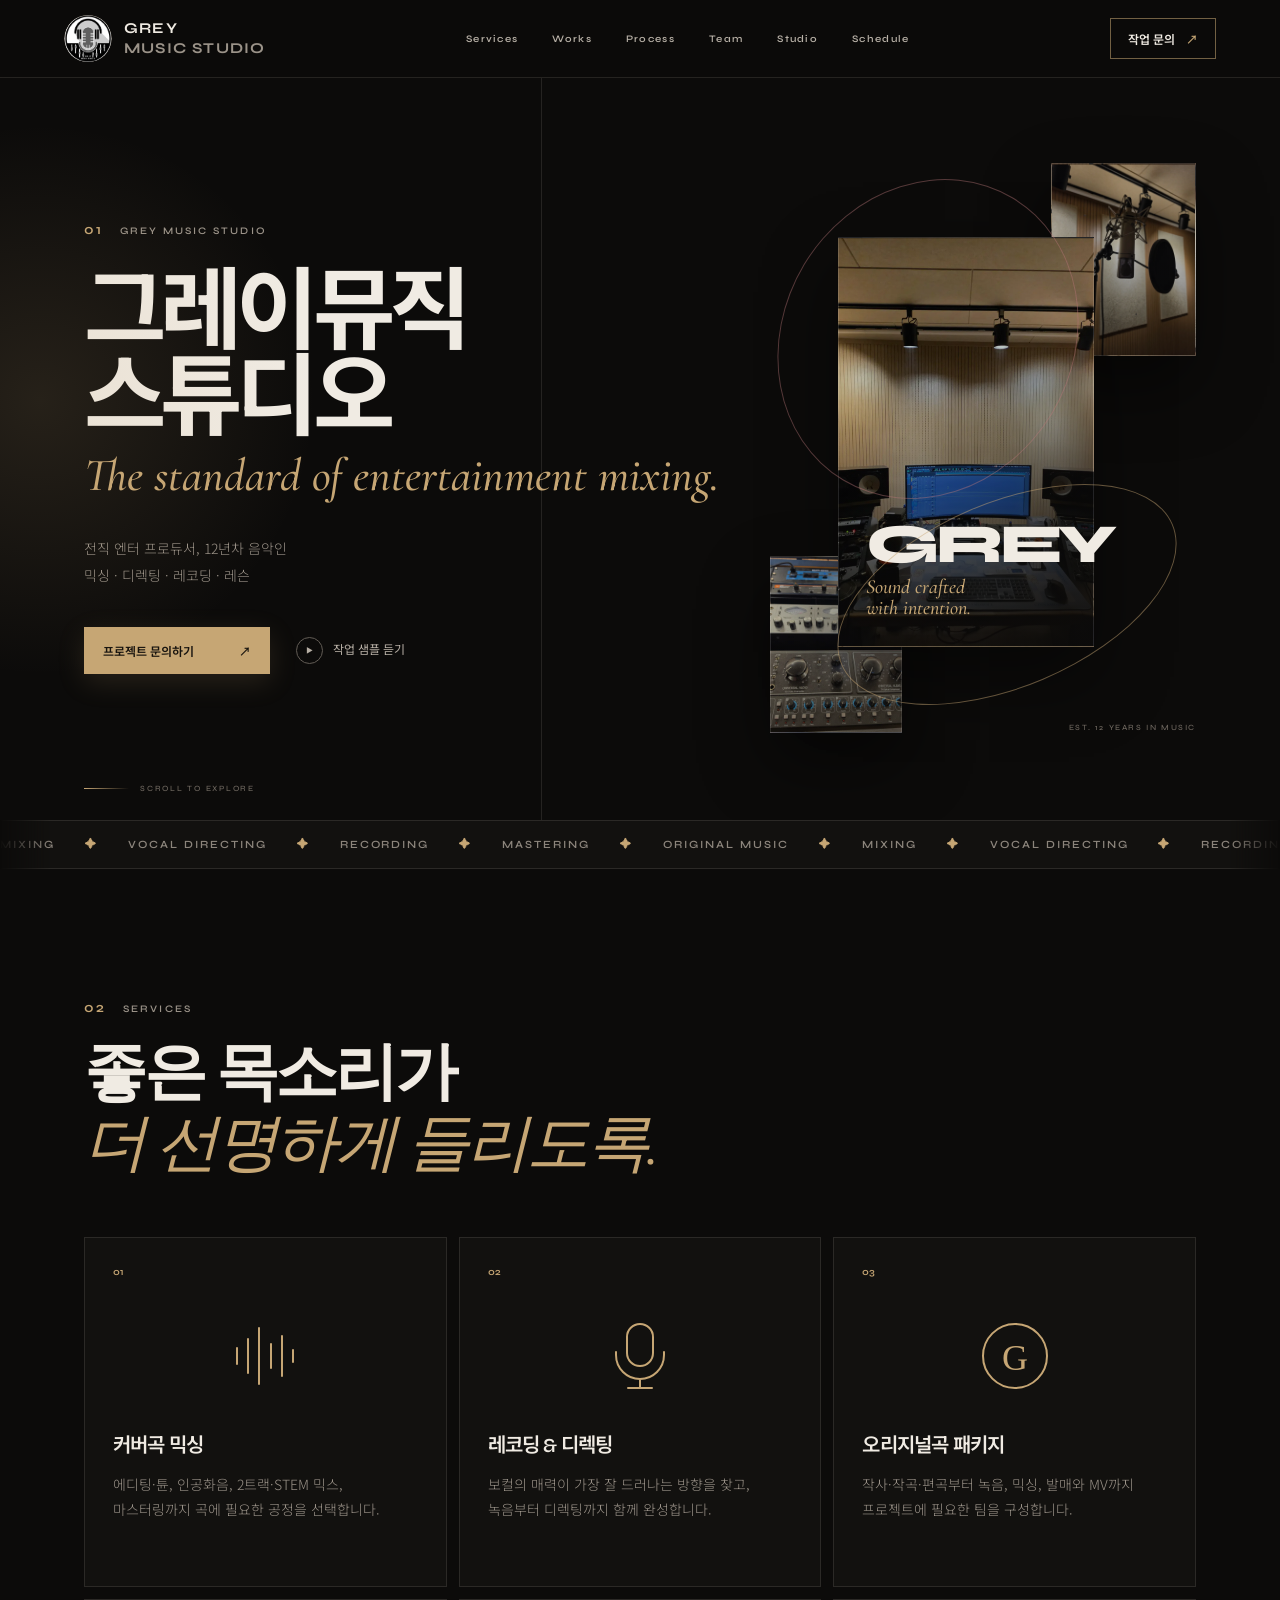
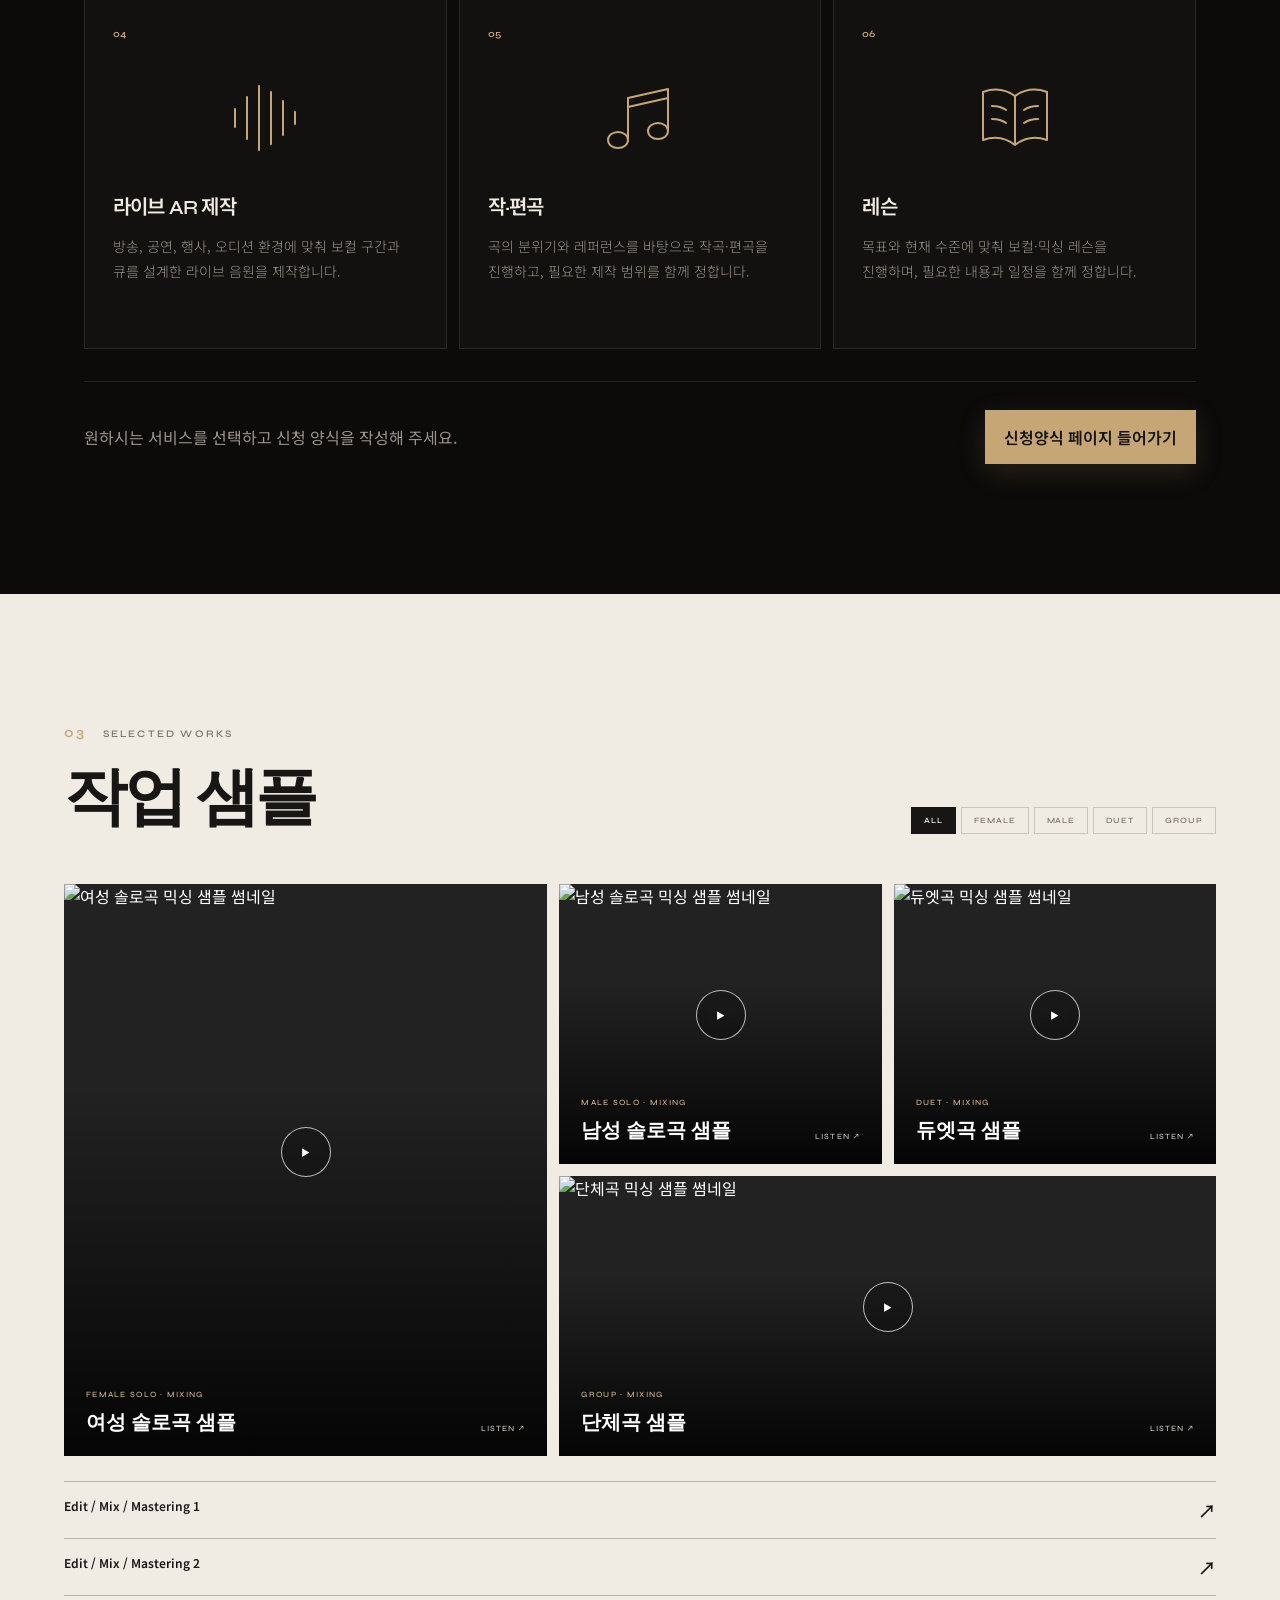
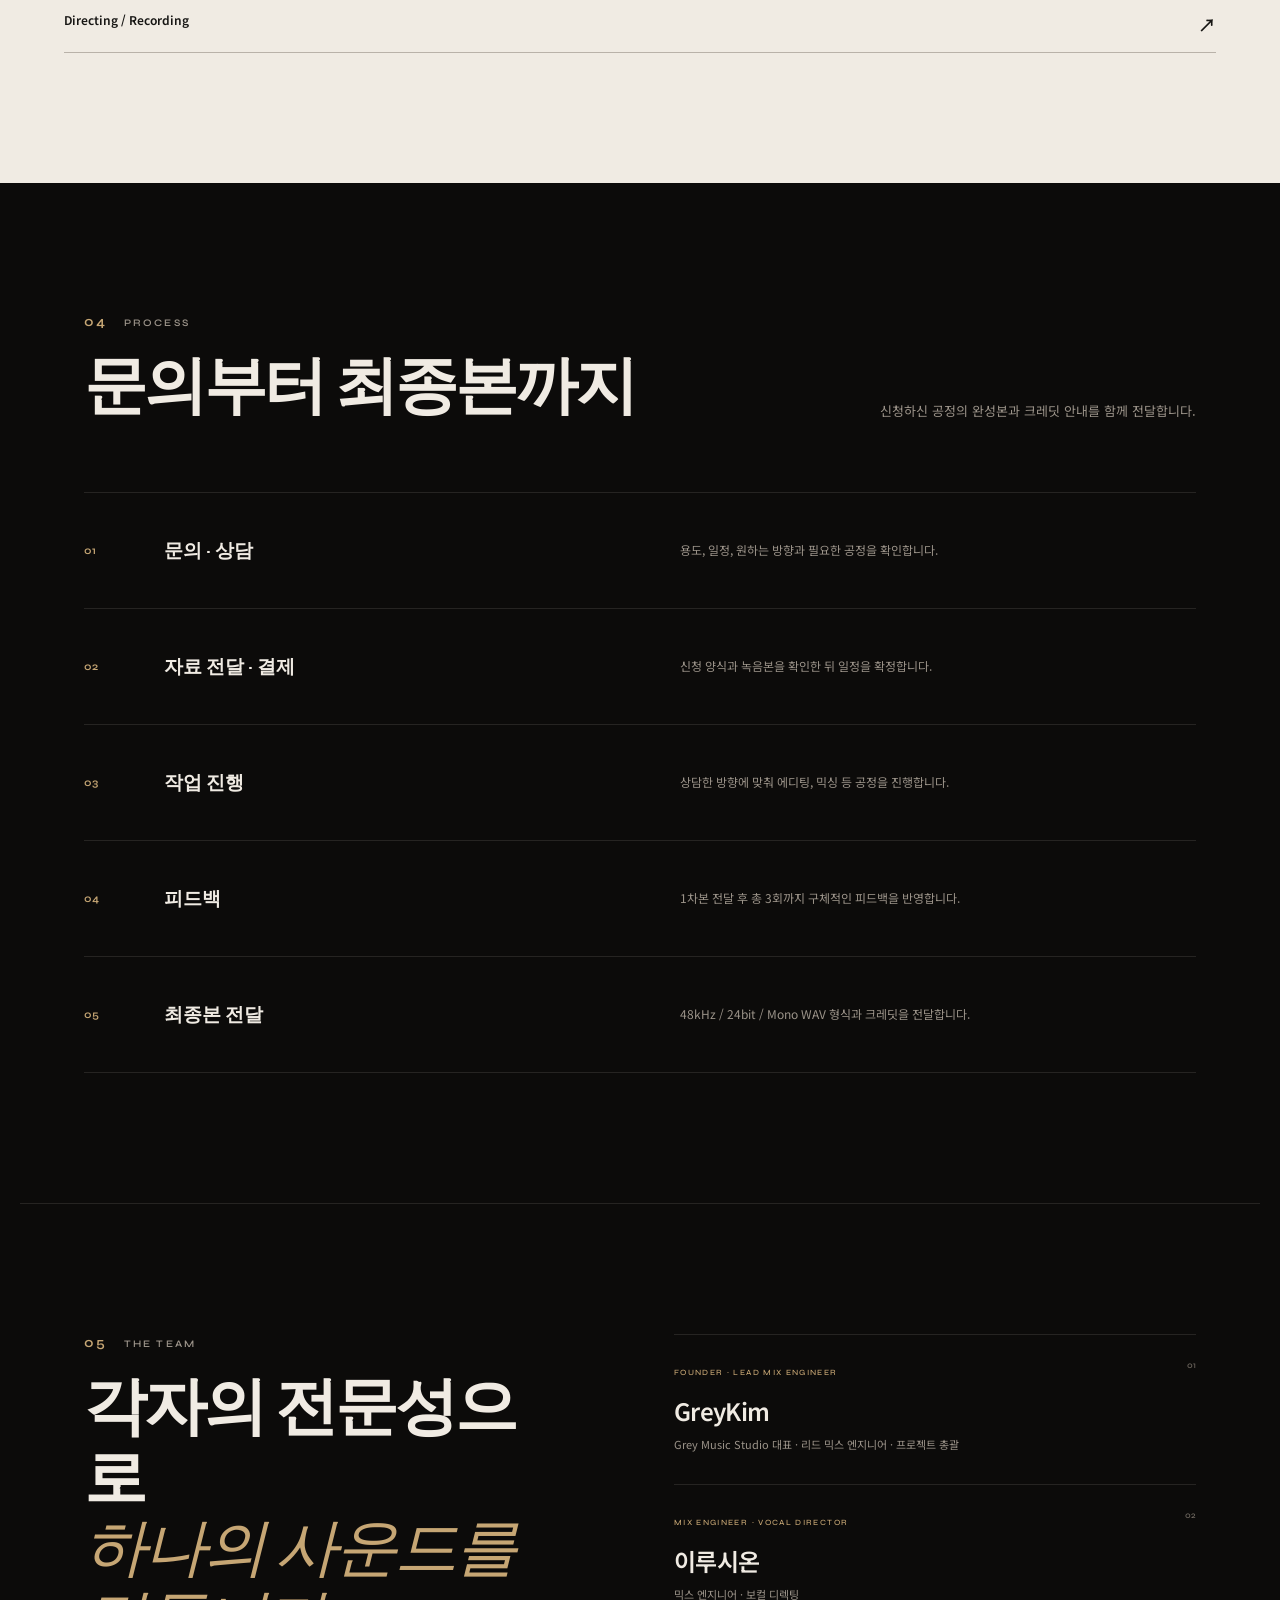
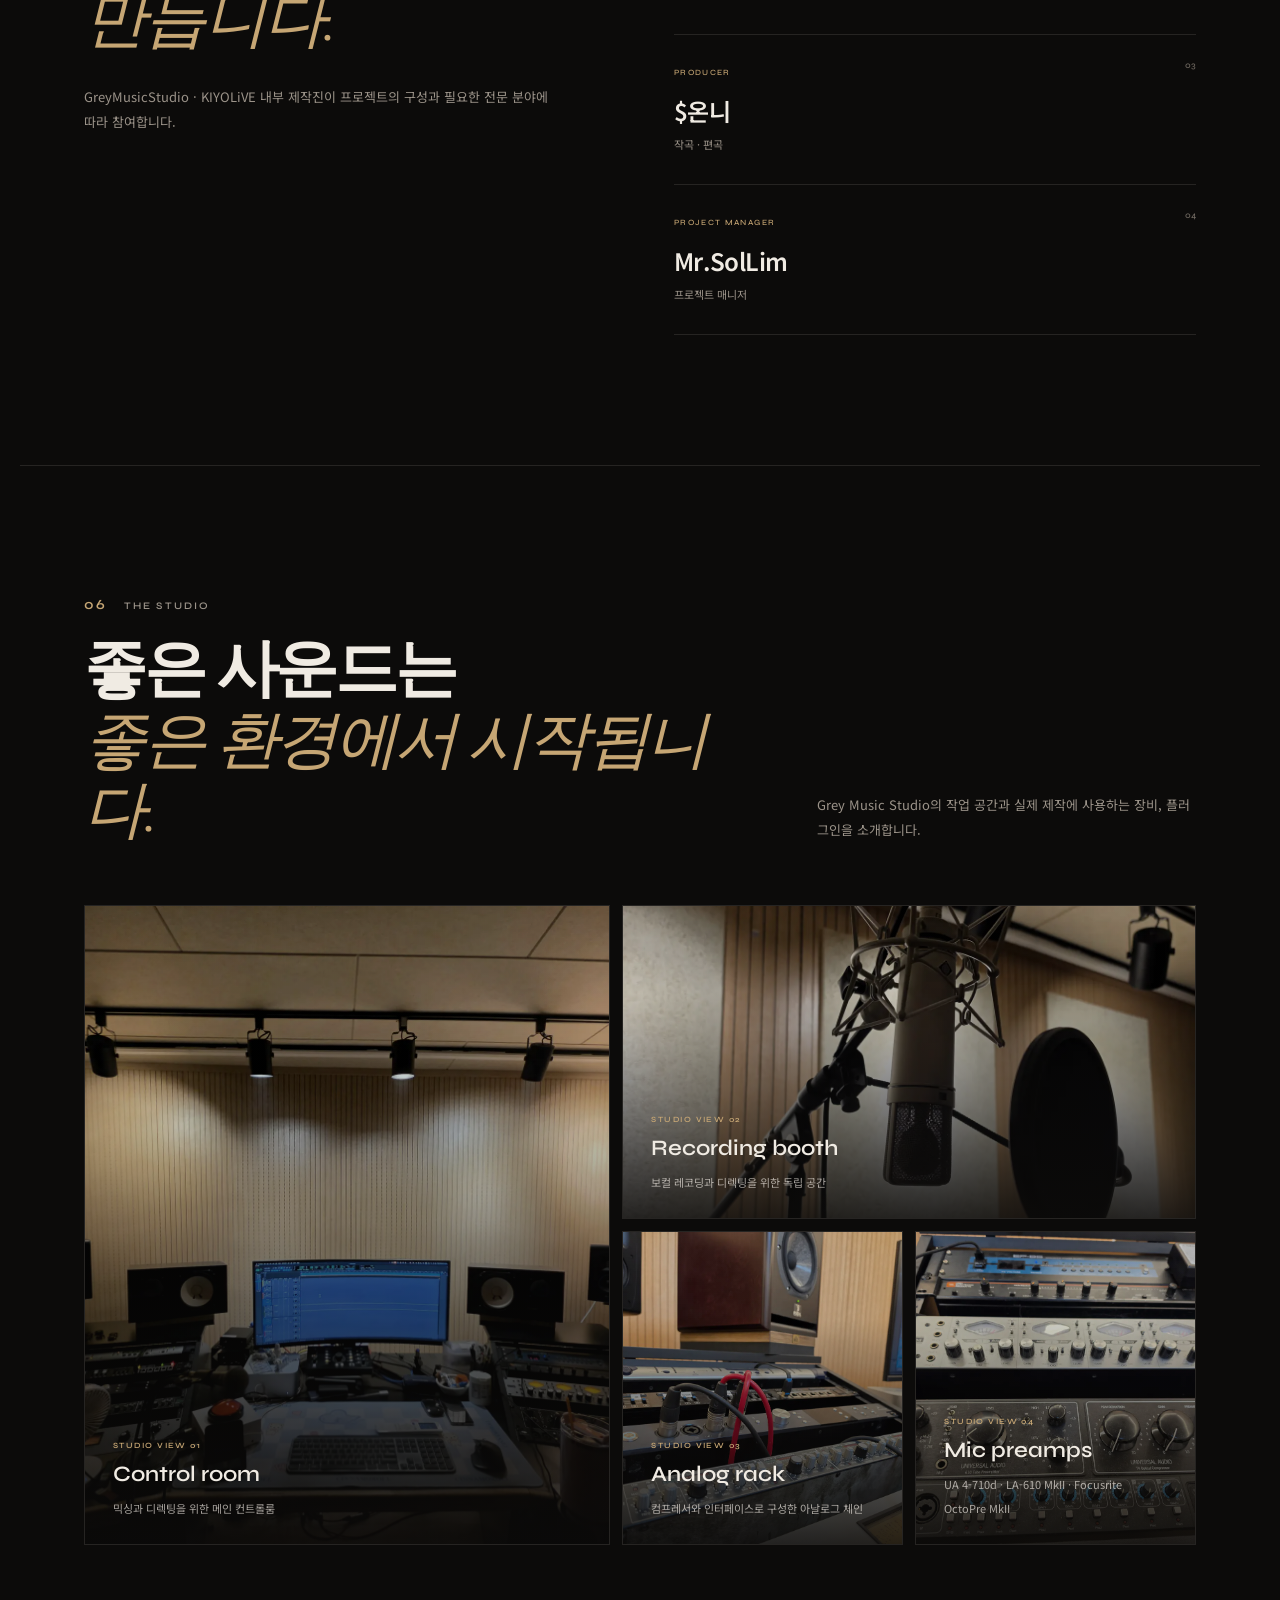
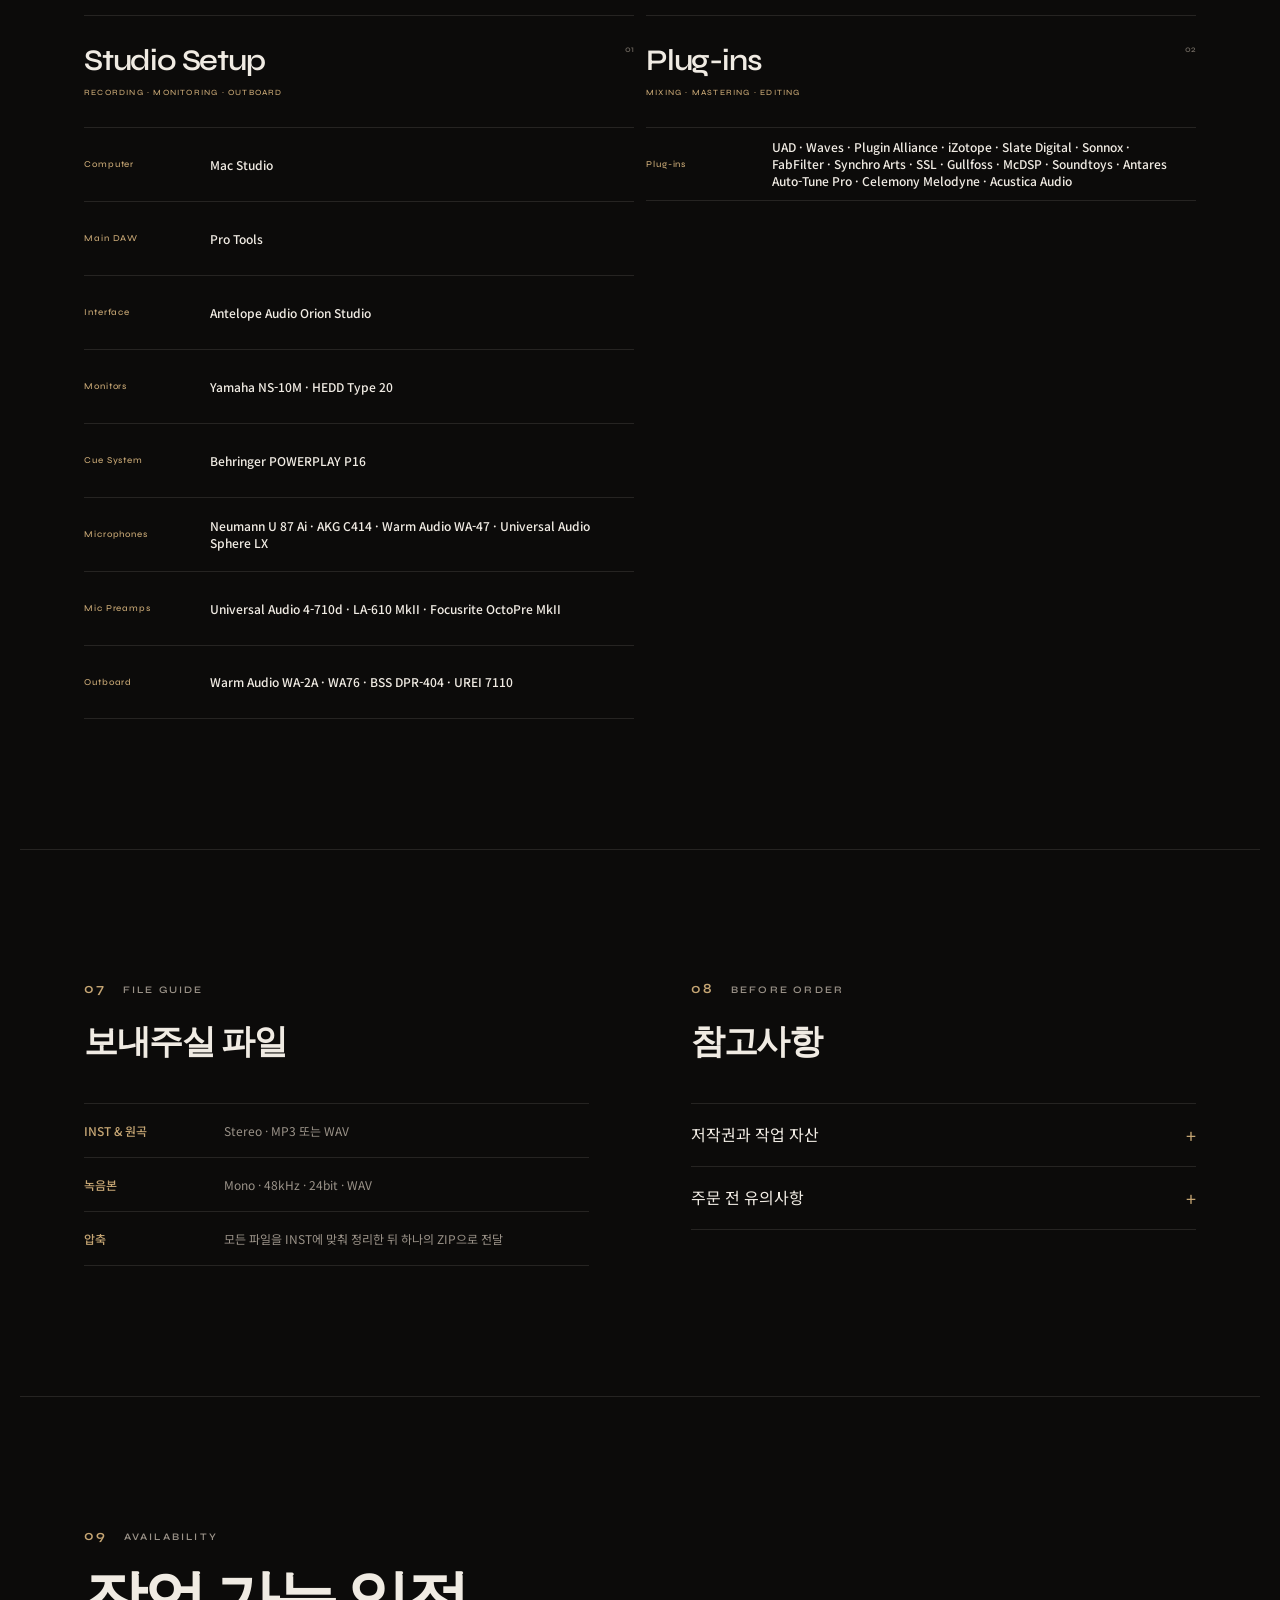
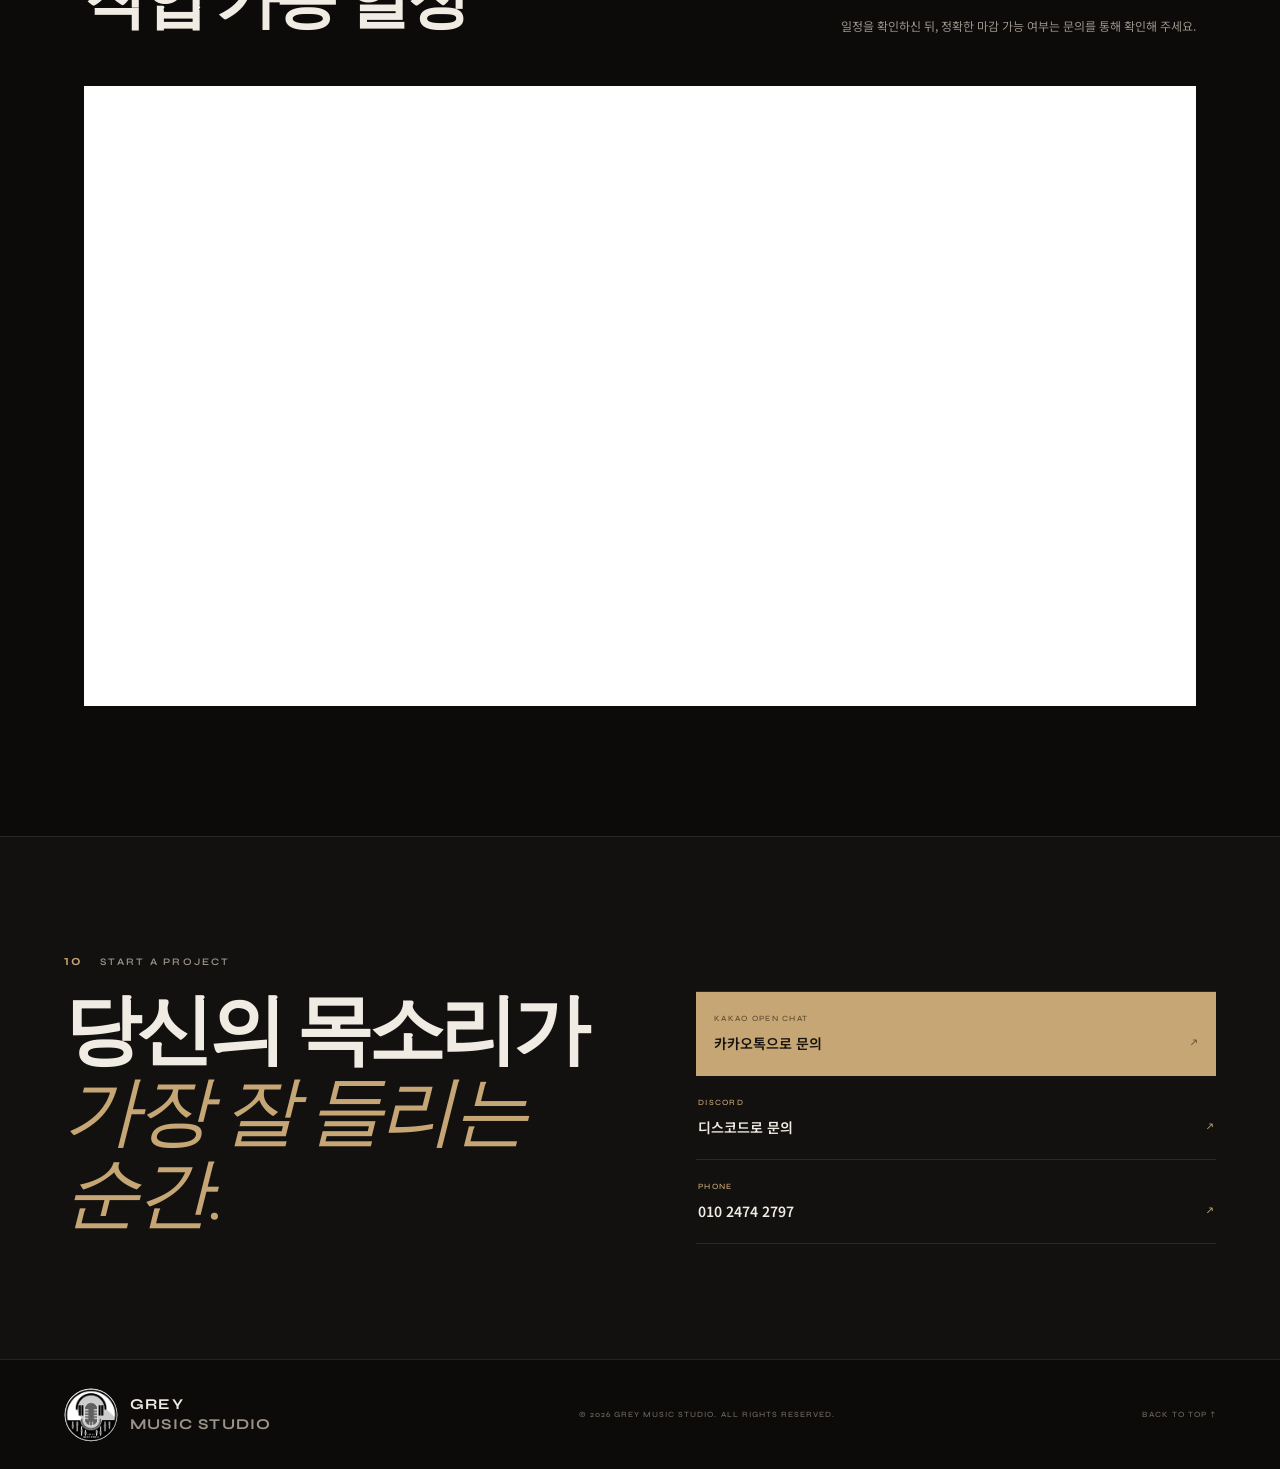
==== commit 1ba6d945: "12" ====
--- a/index.html
+++ b/index.html
@@ -146,10 +146,10 @@
       <section class="team section-pad" id="team">
         <div class="team-intro reveal"><p class="overline"><span>05</span> THE TEAM</p><h2>각자의 전문성으로<br /><em>하나의 사운드를 만듭니다.</em></h2><p>GreyMusicStudio · KIYOLiVE 내부 제작진이 프로젝트의 구성과 필요한 전문 분야에 따라 참여합니다.</p></div>
         <div class="team-list">
-          <article class="team-member reveal"><span>FOUNDER · LEAD MIX ENGINEER</span><strong>GreyKim</strong><p>Grey Music Studio 대표 · 리드 믹스 엔지니어 · 프로젝트 총괄</p><i>01</i></article>
-          <article class="team-member reveal"><span>MIX ENGINEER · VOCAL DIRECTOR</span><strong>이루시온</strong><p>KIYOLiVE 대표 · 믹스 엔지니어 · 보컬 디렉팅</p><i>02</i></article>
-          <article class="team-member reveal"><span>PRODUCER</span><strong>$온니</strong><p>작곡 · 편곡</p><i>03</i></article>
-          <article class="team-member reveal"><span>PROJECT MANAGER</span><strong>Mr.SolLim</strong><p>프로젝트 매니저</p><i>04</i></article>
+          <a class="team-member reveal" href="https://greykim-linkhome.pages.dev/" target="_blank" rel="noopener noreferrer" aria-label="GreyKim 링홈 열기 (새 탭)"><span>FOUNDER · LEAD MIX ENGINEER</span><strong>GreyKim</strong><p>Grey Music Studio 대표 · 리드 믹스 엔지니어 · 프로젝트 총괄</p><i>01</i></a>
+          <a class="team-member reveal" href="https://yrusion-linkhome.pages.dev/" target="_blank" rel="noopener noreferrer" aria-label="이루시온 링홈 열기 (새 탭)"><span>MIX ENGINEER · VOCAL DIRECTOR</span><strong>이루시온</strong><p>믹스 엔지니어 · 보컬 디렉팅</p><i>02</i></a>
+          <a class="team-member reveal" href="https://onni-linkhome.pages.dev/" target="_blank" rel="noopener noreferrer" aria-label="$온니 링홈 열기 (새 탭)"><span>PRODUCER</span><strong>$온니</strong><p>작곡 · 편곡</p><i>03</i></a>
+          <a class="team-member reveal" href="https://sollim-linkhome.pages.dev/" target="_blank" rel="noopener noreferrer" aria-label="Mr.SolLim 링홈 열기 (새 탭)"><span>PROJECT MANAGER</span><strong>Mr.SolLim</strong><p>프로젝트 매니저</p><i>04</i></a>
         </div>
       </section>
 
--- a/styles.css
+++ b/styles.css
@@ -1,4 +1,4 @@
-:root{--bg:#0c0b0a;--elev:#12110f;--card:#191714;--paper:#f0ebe3;--muted:#9b9389;--dim:#6e675f;--gold:#c6a674;--rose:#b97779;--line:rgba(240,235,227,.11);--max:1240px;--pad:clamp(24px,5vw,80px)}*{box-sizing:border-box}html{scroll-behavior:smooth}body{margin:0;background:var(--bg);color:var(--paper);font-family:"Noto Sans KR",sans-serif;-webkit-font-smoothing:antialiased}a{color:inherit;text-decoration:none}button{font:inherit}.site-header{height:78px;position:fixed;z-index:50;top:0;left:0;right:0;padding:0 var(--pad);display:flex;align-items:center;justify-content:space-between;border-bottom:1px solid var(--line);background:rgba(12,11,10,.78);backdrop-filter:blur(18px)}.logo{display:flex;align-items:center;gap:12px;font:700 15px/1 "Syne",sans-serif;letter-spacing:.08em}.logo>span:last-child>span{display:block;font-size:7px;color:var(--muted);letter-spacing:.28em;margin-top:5px}.logo-mark{width:32px;height:28px;display:flex;gap:3px;align-items:center}.logo-mark i{display:block;width:3px;background:var(--gold);border-radius:5px}.logo-mark i:nth-child(1){height:11px}.logo-mark i:nth-child(2){height:25px}.logo-mark i:nth-child(3){height:18px}.logo-mark i:nth-child(4){height:8px}.nav{display:flex;gap:34px;font:600 10px "Syne",sans-serif;letter-spacing:.13em}.nav a{color:#b9b2a8;transition:color .2s}.nav a:hover{color:var(--paper)}.header-contact{font-size:12px;font-weight:600;border:1px solid rgba(198,166,116,.55);padding:11px 17px}.header-contact span{color:var(--gold);margin-left:8px}.menu-toggle{display:none;background:none;border:0;padding:10px}.menu-toggle span{display:block;width:23px;height:1px;background:var(--paper);margin:6px}.section-pad{padding-left:var(--pad);padding-right:var(--pad)}.hero{max-width:var(--max);min-height:820px;margin:auto;padding-top:155px;padding-bottom:80px;position:relative;display:grid;grid-template-columns:.86fr 1.14fr;align-items:center;gap:4vw}.hero:before{content:"";position:absolute;top:78px;bottom:0;left:42%;width:1px;background:var(--line)}.hero-glow{position:absolute;width:600px;height:600px;left:-280px;top:100px;background:radial-gradient(circle,rgba(198,166,116,.14),transparent 65%);pointer-events:none}.overline{font:600 10px "Syne",sans-serif;letter-spacing:.22em;color:var(--muted);margin:0 0 22px}.overline span{font-size:14px;color:var(--gold);margin-right:12px}.hero h1{font:800 clamp(54px,7vw,98px)/.92 "Syne",sans-serif;letter-spacing:-.065em;margin:0;text-wrap:balance}.hero-script{font:italic 500 clamp(27px,3.6vw,52px)/1 "Cormorant Garamond",serif;color:var(--gold);margin:20px 0 0;white-space:nowrap}.hero-description{margin:37px 0 0;color:var(--muted);font-size:14px;font-weight:300;line-height:1.9}.hero-actions{display:flex;align-items:center;gap:26px;margin-top:38px}.button{display:inline-flex;align-items:center;gap:45px;padding:15px 19px;font-size:12px;font-weight:600}.button.gold{color:#17130e;background:var(--gold);box-shadow:0 8px 28px rgba(198,166,116,.15)}.text-button{font-size:12px;color:#b7afa5}.text-button i{display:inline-grid;place-items:center;width:27px;height:27px;border:1px solid #625c55;border-radius:50%;font-size:7px;font-style:normal;margin-right:7px}.hero-visual{height:570px;position:relative}.hero-poster{position:absolute;background-image:linear-gradient(rgba(12,11,10,.13),rgba(12,11,10,.5)),var(--thumb);background-size:cover;background-position:center;border:1px solid rgba(255,255,255,.12);box-shadow:0 30px 70px rgba(0,0,0,.45)}.poster-main{width:60%;height:72%;left:16%;top:13%;z-index:2;display:flex;flex-direction:column;justify-content:flex-end;padding:27px}.poster-main:after{content:"";position:absolute;inset:0;background:linear-gradient(145deg,transparent 40%,rgba(12,11,10,.9));z-index:-1}.poster-main span{font:800 55px "Syne";letter-spacing:-.08em}.poster-main small{font:italic 500 20px/1.05 "Cormorant Garamond";color:var(--gold)}.poster-top{width:34%;height:34%;right:0;top:0}.poster-bottom{width:31%;height:31%;left:0;bottom:0}.hero-ring{position:absolute;border:1px solid rgba(198,166,116,.48);border-radius:50%;z-index:3;pointer-events:none}.ring-one{width:360px;height:185px;right:2%;bottom:8%;transform:rotate(-23deg)}.ring-two{width:290px;height:330px;left:3%;top:2%;transform:rotate(31deg);border-color:rgba(185,119,121,.42)}.hero-index{position:absolute;right:0;bottom:1px;font:500 8px "Syne";letter-spacing:.2em;color:var(--dim)}.scroll-note{position:absolute;bottom:27px;left:var(--pad);display:flex;align-items:center;gap:11px;font:500 8px "Syne";letter-spacing:.22em;color:var(--dim)}.scroll-note span{display:block;width:45px;height:1px;background:linear-gradient(90deg,var(--gold),transparent)}.marquee{overflow:hidden;border-top:1px solid var(--line);border-bottom:1px solid var(--line);background:var(--elev)}.marquee-track{width:max-content;display:flex;align-items:center;gap:30px;padding:17px 0;animation:marquee 35s linear infinite;font:600 11px "Syne";letter-spacing:.18em;color:#8c857c}.marquee-track i{font-style:normal;color:var(--gold)}@keyframes marquee{to{transform:translateX(-50%)}}.services,.process,.team,.details,.schedule{max-width:var(--max);margin:auto;padding-top:130px;padding-bottom:130px}.section-title h2,.team-intro h2{font:700 clamp(37px,5vw,63px)/1.12 "Syne",sans-serif;letter-spacing:-.05em;margin:0}.section-title h2 em,.team-intro h2 em,.contact h2 em{font-family:"Cormorant Garamond",serif;font-weight:500;color:var(--gold)}.service-grid{display:grid;grid-template-columns:repeat(3,minmax(0,1fr));gap:12px;margin-top:58px}.service-card{min-height:350px;border:1px solid var(--line);background:var(--elev);padding:28px;display:grid;grid-template-rows:14px 152px auto 1fr;align-content:start;transition:transform .35s,border-color .35s}.service-card:hover{transform:translateY(-6px);border-color:rgba(198,166,116,.42)}.service-no{font:600 10px "Syne";color:var(--gold)}.service-card h3{font:600 20px/1.4 "Syne","Noto Sans KR",sans-serif;letter-spacing:-.04em;margin:0 0 12px}.service-card p{font-size:14px;font-weight:300;line-height:1.8;color:var(--muted);margin:0;word-break:keep-all}.works{padding-top:130px;padding-bottom:130px;background:var(--paper);color:#171614}.works-head{max-width:var(--max);margin:auto;display:flex;align-items:flex-end;justify-content:space-between}.works .overline{color:#7d766d}.work-filters{display:flex;gap:5px}.work-filters button{border:1px solid #ccc5bb;background:none;padding:8px 12px;font:600 8px "Syne";letter-spacing:.12em;color:#807970;cursor:pointer}.work-filters button.active{background:#171614;color:var(--paper);border-color:#171614}.work-grid{max-width:var(--max);margin:50px auto 0;display:grid;grid-template-columns:1.2fr .8fr .8fr;grid-template-rows:280px 280px;gap:12px}.work-card{position:relative;overflow:hidden;background:#222;color:#fff;min-height:0}.work-card.large{grid-row:span 2}.work-card.wide{grid-column:span 2}.work-card.hidden{display:none}.work-card img{width:100%;height:100%;object-fit:cover;filter:saturate(.75);transition:transform .6s,filter .5s}.work-card:after{content:"";position:absolute;inset:0;background:linear-gradient(180deg,transparent 35%,rgba(0,0,0,.86))}.work-card:hover img{transform:scale(1.04);filter:saturate(1)}.work-card>div{position:absolute;left:22px;right:22px;bottom:20px;z-index:2}.work-card small{font:500 8px "Syne";letter-spacing:.16em;color:#d1b484}.work-card h3{font:600 20px "Syne";margin:7px 0 0}.work-card>div>span{position:absolute;right:0;bottom:3px;font:500 8px "Syne";letter-spacing:.13em;color:#c8c3bc}.play{position:absolute;z-index:2;left:50%;top:47%;transform:translate(-50%,-50%);width:50px;height:50px;border:1px solid rgba(255,255,255,.72);border-radius:50%;display:grid;place-items:center;font-size:9px;background:rgba(0,0,0,.2);backdrop-filter:blur(5px)}.outline-link{display:flex;justify-content:space-between;max-width:var(--max);margin:25px auto 0;border-bottom:1px solid #b9b2a9;padding:15px 0;font-size:12px;font-weight:600}.outline-link span{font-size:18px}.process .section-title{display:grid;grid-template-columns:1fr 1fr;align-items:end}.process .section-title .overline{grid-column:1/-1}.process .section-title>p:last-child{justify-self:end;max-width:360px;margin:0;color:var(--muted);font-size:13px;line-height:1.8}.process-list{list-style:none;padding:0;margin:70px 0 0;border-top:1px solid var(--line)}.process-list li{display:grid;grid-template-columns:80px 1fr 1fr;align-items:center;min-height:116px;border-bottom:1px solid var(--line)}.process-list li>span{font:600 11px "Syne";color:var(--gold)}.process-list div{display:contents}.process-list strong{font:600 19px "Syne"}.process-list p{font-size:12px;line-height:1.7;color:var(--muted)}.team{display:grid;grid-template-columns:1fr 1.1fr;gap:9vw;border-top:1px solid var(--line)}.team-intro>p:last-child{max-width:470px;color:var(--muted);font-size:13px;line-height:1.9;margin:30px 0 0}.team-list{border-top:1px solid var(--line)}.team-member{min-height:150px;border-bottom:1px solid var(--line);padding:24px 45px 24px 0;position:relative}.team-member>span{font:500 8px "Syne";letter-spacing:.17em;color:var(--gold)}.team-member strong{display:block;font:600 24px "Syne";margin:15px 0 7px}.team-member p{font-size:11px;color:var(--muted);margin:0}.team-member i{position:absolute;right:0;top:25px;font:500 9px "Syne";font-style:normal;color:var(--dim)}.details{border-top:1px solid var(--line);display:grid;grid-template-columns:1fr 1fr;gap:8vw}.detail-block h2{font:600 34px "Syne";letter-spacing:-.04em;margin:0 0 38px}.detail-block ul{list-style:none;margin:0;padding:0;border-top:1px solid var(--line)}.detail-block li{display:grid;grid-template-columns:140px 1fr;padding:18px 0;border-bottom:1px solid var(--line);font-size:12px}.detail-block li strong{font-weight:500;color:var(--gold)}.detail-block li span{color:var(--muted)}.faq article{border-top:1px solid var(--line)}.faq article:last-child{border-bottom:1px solid var(--line)}.faq button{width:100%;border:0;background:none;color:var(--paper);padding:18px 0;display:flex;justify-content:space-between;text-align:left;cursor:pointer}.faq button span{color:var(--gold);font-size:18px}.faq article>div{display:grid;grid-template-rows:0fr;transition:grid-template-rows .35s}.faq article.open>div{grid-template-rows:1fr}.faq article>div>p{overflow:hidden;margin:0;color:var(--muted);font-size:12px;line-height:1.9}.faq article.open>div>p{padding-bottom:20px}.schedule{border-top:1px solid var(--line)}.schedule .section-title{display:grid;grid-template-columns:1fr 1fr;align-items:end}.schedule .section-title .overline{grid-column:1/-1}.schedule .section-title>p:last-child{justify-self:end;margin:0;color:var(--muted);font-size:12px;line-height:1.8}.calendar-wrap{height:620px;margin-top:50px;overflow:hidden;border:1px solid var(--line);background:#fff}.calendar-wrap iframe{width:100%;height:100%;border:0;filter:grayscale(1) sepia(.15) invert(.91)}.contact{padding-top:115px;padding-bottom:115px;background:var(--elev);border-top:1px solid var(--line)}.contact>*{max-width:var(--max);margin-left:auto;margin-right:auto}.contact-inner{display:flex;align-items:flex-end;justify-content:space-between}.contact h2{font:700 clamp(42px,6vw,78px)/1.05 "Syne";letter-spacing:-.06em;margin:0}.contact a{width:290px;border-bottom:1px solid var(--gold);display:flex;justify-content:space-between;padding:18px 2px;font-size:13px;font-weight:600}.contact a i{font-style:normal;color:var(--gold);font-size:20px}footer{height:110px;padding:0 var(--pad);display:flex;align-items:center;justify-content:space-between;border-top:1px solid var(--line)}footer p,footer>a:last-child{font:500 8px "Syne";letter-spacing:.13em;color:var(--dim)}.reveal{opacity:0;transform:translateY(24px);transition:opacity .75s,transform .75s}.reveal.visible{opacity:1;transform:none}
+:root{--bg:#0c0b0a;--elev:#12110f;--card:#191714;--paper:#f0ebe3;--muted:#9b9389;--dim:#6e675f;--gold:#c6a674;--rose:#b97779;--line:rgba(240,235,227,.11);--max:1240px;--pad:clamp(24px,5vw,80px)}*{box-sizing:border-box}html{scroll-behavior:smooth}body{margin:0;background:var(--bg);color:var(--paper);font-family:"Noto Sans KR",sans-serif;-webkit-font-smoothing:antialiased}a{color:inherit;text-decoration:none}button{font:inherit}.site-header{height:78px;position:fixed;z-index:50;top:0;left:0;right:0;padding:0 var(--pad);display:flex;align-items:center;justify-content:space-between;border-bottom:1px solid var(--line);background:rgba(12,11,10,.78);backdrop-filter:blur(18px)}.logo{display:flex;align-items:center;gap:12px;font:700 15px/1 "Syne",sans-serif;letter-spacing:.08em}.logo>span:last-child>span{display:block;font-size:7px;color:var(--muted);letter-spacing:.28em;margin-top:5px}.logo-mark{width:32px;height:28px;display:flex;gap:3px;align-items:center}.logo-mark i{display:block;width:3px;background:var(--gold);border-radius:5px}.logo-mark i:nth-child(1){height:11px}.logo-mark i:nth-child(2){height:25px}.logo-mark i:nth-child(3){height:18px}.logo-mark i:nth-child(4){height:8px}.nav{display:flex;gap:34px;font:600 10px "Syne",sans-serif;letter-spacing:.13em}.nav a{color:#b9b2a8;transition:color .2s}.nav a:hover{color:var(--paper)}.header-contact{font-size:12px;font-weight:600;border:1px solid rgba(198,166,116,.55);padding:11px 17px}.header-contact span{color:var(--gold);margin-left:8px}.menu-toggle{display:none;background:none;border:0;padding:10px}.menu-toggle span{display:block;width:23px;height:1px;background:var(--paper);margin:6px}.section-pad{padding-left:var(--pad);padding-right:var(--pad)}.hero{max-width:var(--max);min-height:820px;margin:auto;padding-top:155px;padding-bottom:80px;position:relative;display:grid;grid-template-columns:.86fr 1.14fr;align-items:center;gap:4vw}.hero:before{content:"";position:absolute;top:78px;bottom:0;left:42%;width:1px;background:var(--line)}.hero-glow{position:absolute;width:600px;height:600px;left:-280px;top:100px;background:radial-gradient(circle,rgba(198,166,116,.14),transparent 65%);pointer-events:none}.overline{font:600 10px "Syne",sans-serif;letter-spacing:.22em;color:var(--muted);margin:0 0 22px}.overline span{font-size:14px;color:var(--gold);margin-right:12px}.hero h1{font:800 clamp(54px,7vw,98px)/.92 "Syne",sans-serif;letter-spacing:-.065em;margin:0;text-wrap:balance}.hero-script{font:italic 500 clamp(27px,3.6vw,52px)/1 "Cormorant Garamond",serif;color:var(--gold);margin:20px 0 0;white-space:nowrap}.hero-description{margin:37px 0 0;color:var(--muted);font-size:14px;font-weight:300;line-height:1.9}.hero-actions{display:flex;align-items:center;gap:26px;margin-top:38px}.button{display:inline-flex;align-items:center;gap:45px;padding:15px 19px;font-size:12px;font-weight:600}.button.gold{color:#17130e;background:var(--gold);box-shadow:0 8px 28px rgba(198,166,116,.15)}.text-button{font-size:12px;color:#b7afa5}.text-button i{display:inline-grid;place-items:center;width:27px;height:27px;border:1px solid #625c55;border-radius:50%;font-size:7px;font-style:normal;margin-right:7px}.hero-visual{height:570px;position:relative}.hero-poster{position:absolute;background-image:linear-gradient(rgba(12,11,10,.13),rgba(12,11,10,.5)),var(--thumb);background-size:cover;background-position:center;border:1px solid rgba(255,255,255,.12);box-shadow:0 30px 70px rgba(0,0,0,.45)}.poster-main{width:60%;height:72%;left:16%;top:13%;z-index:2;display:flex;flex-direction:column;justify-content:flex-end;padding:27px}.poster-main:after{content:"";position:absolute;inset:0;background:linear-gradient(145deg,transparent 40%,rgba(12,11,10,.9));z-index:-1}.poster-main span{font:800 55px "Syne";letter-spacing:-.08em}.poster-main small{font:italic 500 20px/1.05 "Cormorant Garamond";color:var(--gold)}.poster-top{width:34%;height:34%;right:0;top:0}.poster-bottom{width:31%;height:31%;left:0;bottom:0}.hero-ring{position:absolute;border:1px solid rgba(198,166,116,.48);border-radius:50%;z-index:3;pointer-events:none}.ring-one{width:360px;height:185px;right:2%;bottom:8%;transform:rotate(-23deg)}.ring-two{width:290px;height:330px;left:3%;top:2%;transform:rotate(31deg);border-color:rgba(185,119,121,.42)}.hero-index{position:absolute;right:0;bottom:1px;font:500 8px "Syne";letter-spacing:.2em;color:var(--dim)}.scroll-note{position:absolute;bottom:27px;left:var(--pad);display:flex;align-items:center;gap:11px;font:500 8px "Syne";letter-spacing:.22em;color:var(--dim)}.scroll-note span{display:block;width:45px;height:1px;background:linear-gradient(90deg,var(--gold),transparent)}.marquee{overflow:hidden;border-top:1px solid var(--line);border-bottom:1px solid var(--line);background:var(--elev)}.marquee-track{width:max-content;display:flex;align-items:center;gap:30px;padding:17px 0;animation:marquee 35s linear infinite;font:600 11px "Syne";letter-spacing:.18em;color:#8c857c}.marquee-track i{font-style:normal;color:var(--gold)}@keyframes marquee{to{transform:translateX(-50%)}}.services,.process,.team,.details,.schedule{max-width:var(--max);margin:auto;padding-top:130px;padding-bottom:130px}.section-title h2,.team-intro h2{font:700 clamp(37px,5vw,63px)/1.12 "Syne",sans-serif;letter-spacing:-.05em;margin:0}.section-title h2 em,.team-intro h2 em,.contact h2 em{font-family:"Cormorant Garamond",serif;font-weight:500;color:var(--gold)}.service-grid{display:grid;grid-template-columns:repeat(3,minmax(0,1fr));gap:12px;margin-top:58px}.service-card{min-height:350px;border:1px solid var(--line);background:var(--elev);padding:28px;display:grid;grid-template-rows:14px 152px auto 1fr;align-content:start;transition:transform .35s,border-color .35s}.service-card:hover{transform:translateY(-6px);border-color:rgba(198,166,116,.42)}.service-no{font:600 10px "Syne";color:var(--gold)}.service-card h3{font:600 20px/1.4 "Syne","Noto Sans KR",sans-serif;letter-spacing:-.04em;margin:0 0 12px}.service-card p{font-size:14px;font-weight:300;line-height:1.8;color:var(--muted);margin:0;word-break:keep-all}.works{padding-top:130px;padding-bottom:130px;background:var(--paper);color:#171614}.works-head{max-width:var(--max);margin:auto;display:flex;align-items:flex-end;justify-content:space-between}.works .overline{color:#7d766d}.work-filters{display:flex;gap:5px}.work-filters button{border:1px solid #ccc5bb;background:none;padding:8px 12px;font:600 8px "Syne";letter-spacing:.12em;color:#807970;cursor:pointer}.work-filters button.active{background:#171614;color:var(--paper);border-color:#171614}.work-grid{max-width:var(--max);margin:50px auto 0;display:grid;grid-template-columns:1.2fr .8fr .8fr;grid-template-rows:280px 280px;gap:12px}.work-card{position:relative;overflow:hidden;background:#222;color:#fff;min-height:0}.work-card.large{grid-row:span 2}.work-card.wide{grid-column:span 2}.work-card.hidden{display:none}.work-card img{width:100%;height:100%;object-fit:cover;filter:saturate(.75);transition:transform .6s,filter .5s}.work-card:after{content:"";position:absolute;inset:0;background:linear-gradient(180deg,transparent 35%,rgba(0,0,0,.86))}.work-card:hover img{transform:scale(1.04);filter:saturate(1)}.work-card>div{position:absolute;left:22px;right:22px;bottom:20px;z-index:2}.work-card small{font:500 8px "Syne";letter-spacing:.16em;color:#d1b484}.work-card h3{font:600 20px "Syne";margin:7px 0 0}.work-card>div>span{position:absolute;right:0;bottom:3px;font:500 8px "Syne";letter-spacing:.13em;color:#c8c3bc}.play{position:absolute;z-index:2;left:50%;top:47%;transform:translate(-50%,-50%);width:50px;height:50px;border:1px solid rgba(255,255,255,.72);border-radius:50%;display:grid;place-items:center;font-size:9px;background:rgba(0,0,0,.2);backdrop-filter:blur(5px)}.outline-link{display:flex;justify-content:space-between;max-width:var(--max);margin:25px auto 0;border-bottom:1px solid #b9b2a9;padding:15px 0;font-size:12px;font-weight:600}.outline-link span{font-size:18px}.process .section-title{display:grid;grid-template-columns:1fr 1fr;align-items:end}.process .section-title .overline{grid-column:1/-1}.process .section-title>p:last-child{justify-self:end;max-width:360px;margin:0;color:var(--muted);font-size:13px;line-height:1.8}.process-list{list-style:none;padding:0;margin:70px 0 0;border-top:1px solid var(--line)}.process-list li{display:grid;grid-template-columns:80px 1fr 1fr;align-items:center;min-height:116px;border-bottom:1px solid var(--line)}.process-list li>span{font:600 11px "Syne";color:var(--gold)}.process-list div{display:contents}.process-list strong{font:600 19px "Syne"}.process-list p{font-size:12px;line-height:1.7;color:var(--muted)}.team{display:grid;grid-template-columns:1fr 1.1fr;gap:9vw;border-top:1px solid var(--line)}.team-intro>p:last-child{max-width:470px;color:var(--muted);font-size:13px;line-height:1.9;margin:30px 0 0}.team-list{display:grid;grid-auto-rows:1fr;border-top:1px solid var(--line)}.team-member{min-height:150px;border-bottom:1px solid var(--line);padding:24px 45px 24px 0;position:relative}.team-member>span{display:block;font:500 8px/12px "Syne",sans-serif;letter-spacing:.17em;color:var(--gold)}.team-member strong{display:block;font:600 24px/34px "Noto Sans KR",sans-serif;letter-spacing:-.025em;margin:15px 0 7px}.team-member p{font:400 11px/18px "Noto Sans KR",sans-serif;color:var(--muted);margin:0;word-break:keep-all;overflow-wrap:anywhere}.team-member i{position:absolute;right:0;top:25px;font:500 9px "Syne";font-style:normal;color:var(--dim)}.details{border-top:1px solid var(--line);display:grid;grid-template-columns:1fr 1fr;gap:8vw}.detail-block h2{font:600 34px "Syne";letter-spacing:-.04em;margin:0 0 38px}.detail-block ul{list-style:none;margin:0;padding:0;border-top:1px solid var(--line)}.detail-block li{display:grid;grid-template-columns:140px 1fr;padding:18px 0;border-bottom:1px solid var(--line);font-size:12px}.detail-block li strong{font-weight:500;color:var(--gold)}.detail-block li span{color:var(--muted)}.faq article{border-top:1px solid var(--line)}.faq article:last-child{border-bottom:1px solid var(--line)}.faq button{width:100%;border:0;background:none;color:var(--paper);padding:18px 0;display:flex;justify-content:space-between;text-align:left;cursor:pointer}.faq button span{color:var(--gold);font-size:18px}.faq article>div{display:grid;grid-template-rows:0fr;transition:grid-template-rows .35s}.faq article.open>div{grid-template-rows:1fr}.faq article>div>p{overflow:hidden;margin:0;color:var(--muted);font-size:12px;line-height:1.9}.faq article.open>div>p{padding-bottom:20px}.schedule{border-top:1px solid var(--line)}.schedule .section-title{display:grid;grid-template-columns:1fr 1fr;align-items:end}.schedule .section-title .overline{grid-column:1/-1}.schedule .section-title>p:last-child{justify-self:end;margin:0;color:var(--muted);font-size:12px;line-height:1.8}.calendar-wrap{height:620px;margin-top:50px;overflow:hidden;border:1px solid var(--line);background:#fff}.calendar-wrap iframe{width:100%;height:100%;border:0;filter:grayscale(1) sepia(.15) invert(.91)}.contact{padding-top:115px;padding-bottom:115px;background:var(--elev);border-top:1px solid var(--line)}.contact>*{max-width:var(--max);margin-left:auto;margin-right:auto}.contact-inner{display:flex;align-items:flex-end;justify-content:space-between}.contact h2{font:700 clamp(42px,6vw,78px)/1.05 "Syne";letter-spacing:-.06em;margin:0}.contact a{width:290px;border-bottom:1px solid var(--gold);display:flex;justify-content:space-between;padding:18px 2px;font-size:13px;font-weight:600}.contact a i{font-style:normal;color:var(--gold);font-size:20px}footer{height:110px;padding:0 var(--pad);display:flex;align-items:center;justify-content:space-between;border-top:1px solid var(--line)}footer p,footer>a:last-child{font:500 8px "Syne";letter-spacing:.13em;color:var(--dim)}.reveal{opacity:0;transform:translateY(24px);transition:opacity .75s,transform .75s}.reveal.visible{opacity:1;transform:none}
 @media(max-width:980px){.nav,.header-contact{display:none}.menu-toggle{display:block}.nav.open{display:flex;position:absolute;top:78px;left:0;right:0;background:rgba(12,11,10,.97);border-bottom:1px solid var(--line);padding:30px var(--pad);flex-direction:column;gap:24px}.hero{grid-template-columns:1fr;padding-top:150px}.hero:before{display:none}.hero-visual{margin-top:60px}.service-grid{grid-template-columns:1fr 1fr}.works-head{align-items:flex-start;flex-direction:column;gap:30px}.work-grid{grid-template-columns:1fr 1fr;grid-template-rows:380px 280px 280px}.work-card.large{grid-column:span 2;grid-row:auto}.work-card.wide{grid-column:span 2}.team{grid-template-columns:1fr;gap:70px}.details{grid-template-columns:1fr;gap:80px}}
 @media(max-width:640px){.site-header{height:68px}.hero{min-height:0;padding-top:120px;padding-bottom:75px}.hero h1{font-size:52px}.hero-script{font-size:25px;white-space:normal}.hero-actions{align-items:flex-start;flex-direction:column}.hero-visual{height:390px}.poster-main{width:68%;height:72%;left:11%}.poster-main span{font-size:37px}.poster-top{width:37%;height:31%}.poster-bottom{width:34%;height:29%}.ring-one{width:250px;height:135px}.ring-two{width:200px;height:240px}.scroll-note{display:none}.services,.process,.team,.details,.schedule{padding-top:90px;padding-bottom:90px}.service-grid{grid-template-columns:1fr}.service-card{min-height:330px}.work-filters{width:100%;overflow:auto}.work-grid{grid-template-columns:1fr;grid-template-rows:repeat(4,280px)}.work-card.large,.work-card.wide{grid-column:auto}.process .section-title,.schedule .section-title{display:block}.process .section-title>p:last-child,.schedule .section-title>p:last-child{margin-top:23px}.process-list li{grid-template-columns:48px 1fr;padding:24px 0}.process-list div{display:block}.process-list p{margin-bottom:0}.contact-inner{align-items:flex-start;flex-direction:column;gap:55px}.contact a{width:100%}.calendar-wrap{height:520px}footer{height:auto;padding-top:35px;padding-bottom:35px;align-items:flex-start;flex-direction:column;gap:26px}}
 @media(prefers-reduced-motion:reduce){html{scroll-behavior:auto}.marquee-track{animation:none}.reveal{opacity:1;transform:none;transition:none}}
@@ -38,3 +38,6 @@
 /* All service symbols share one canvas and an identical centered grid row. */
 .service-icon{width:80px;height:80px;display:grid;place-items:center;justify-self:center;align-self:center;color:var(--gold)}.service-icon svg{display:block;width:80px;height:80px}
 @media(max-width:640px){.service-card{grid-template-rows:14px 136px auto 1fr;padding:24px}}
+
+/* The entire team card links to the member's linkhome. */
+a.team-member{display:flex;flex-direction:column;justify-content:center;min-width:0;cursor:pointer}a.team-member:hover{background:rgba(198,166,116,.05)}a.team-member:hover strong{color:var(--gold)}a.team-member:focus-visible{outline:2px solid var(--gold);outline-offset:4px}a.team-member:focus-visible strong{color:var(--gold)}
